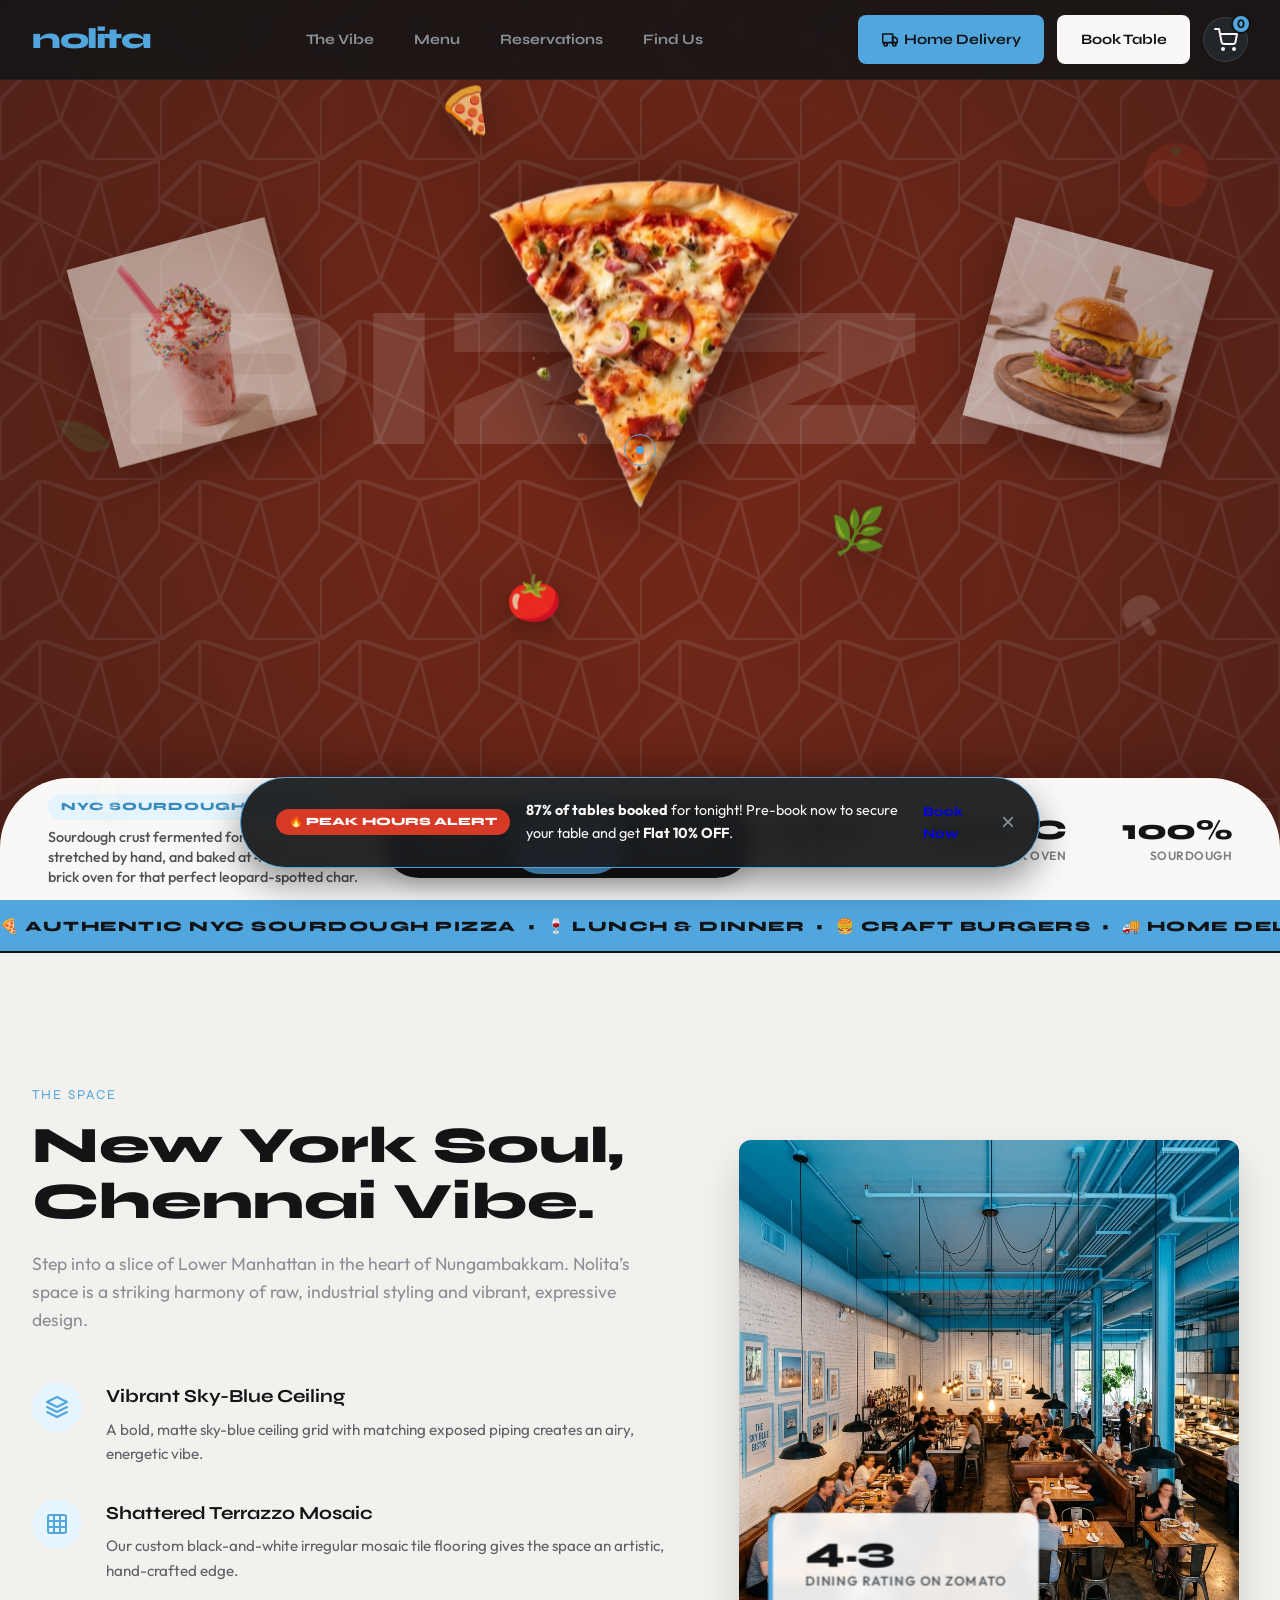
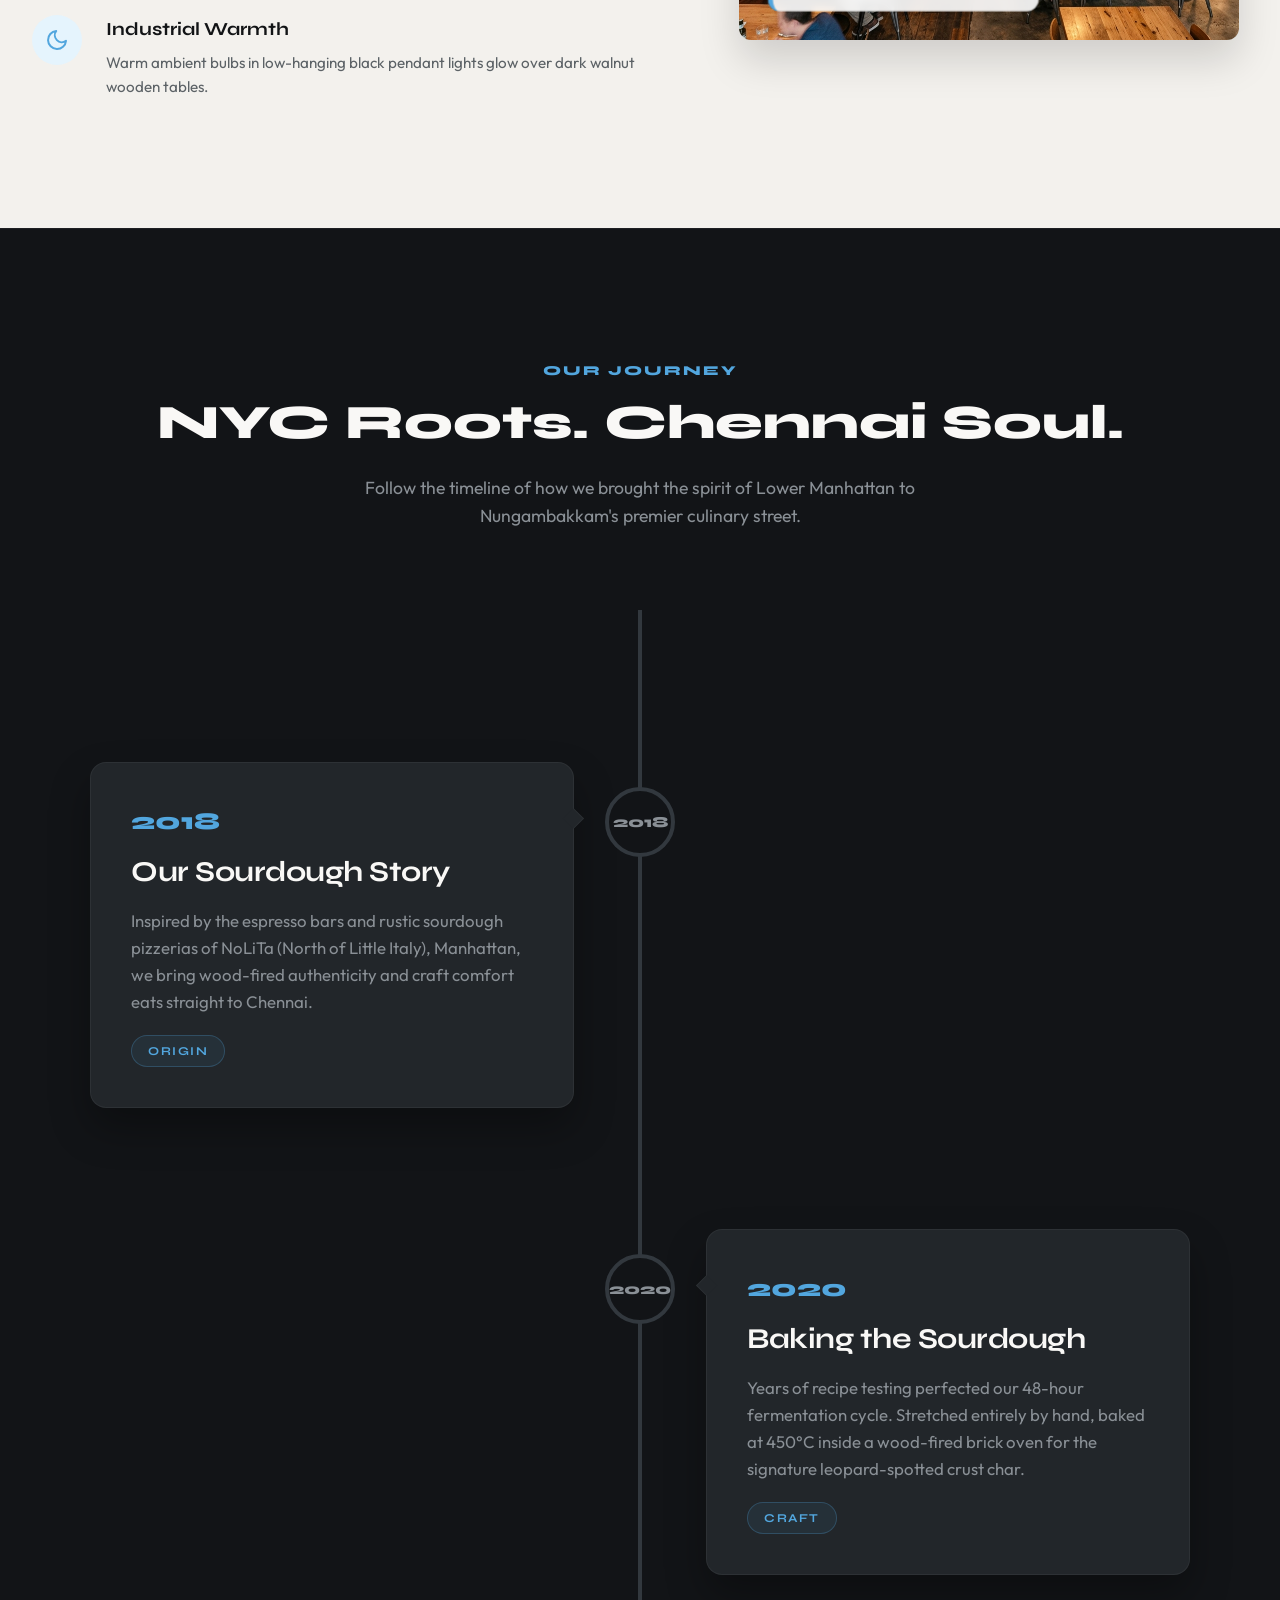
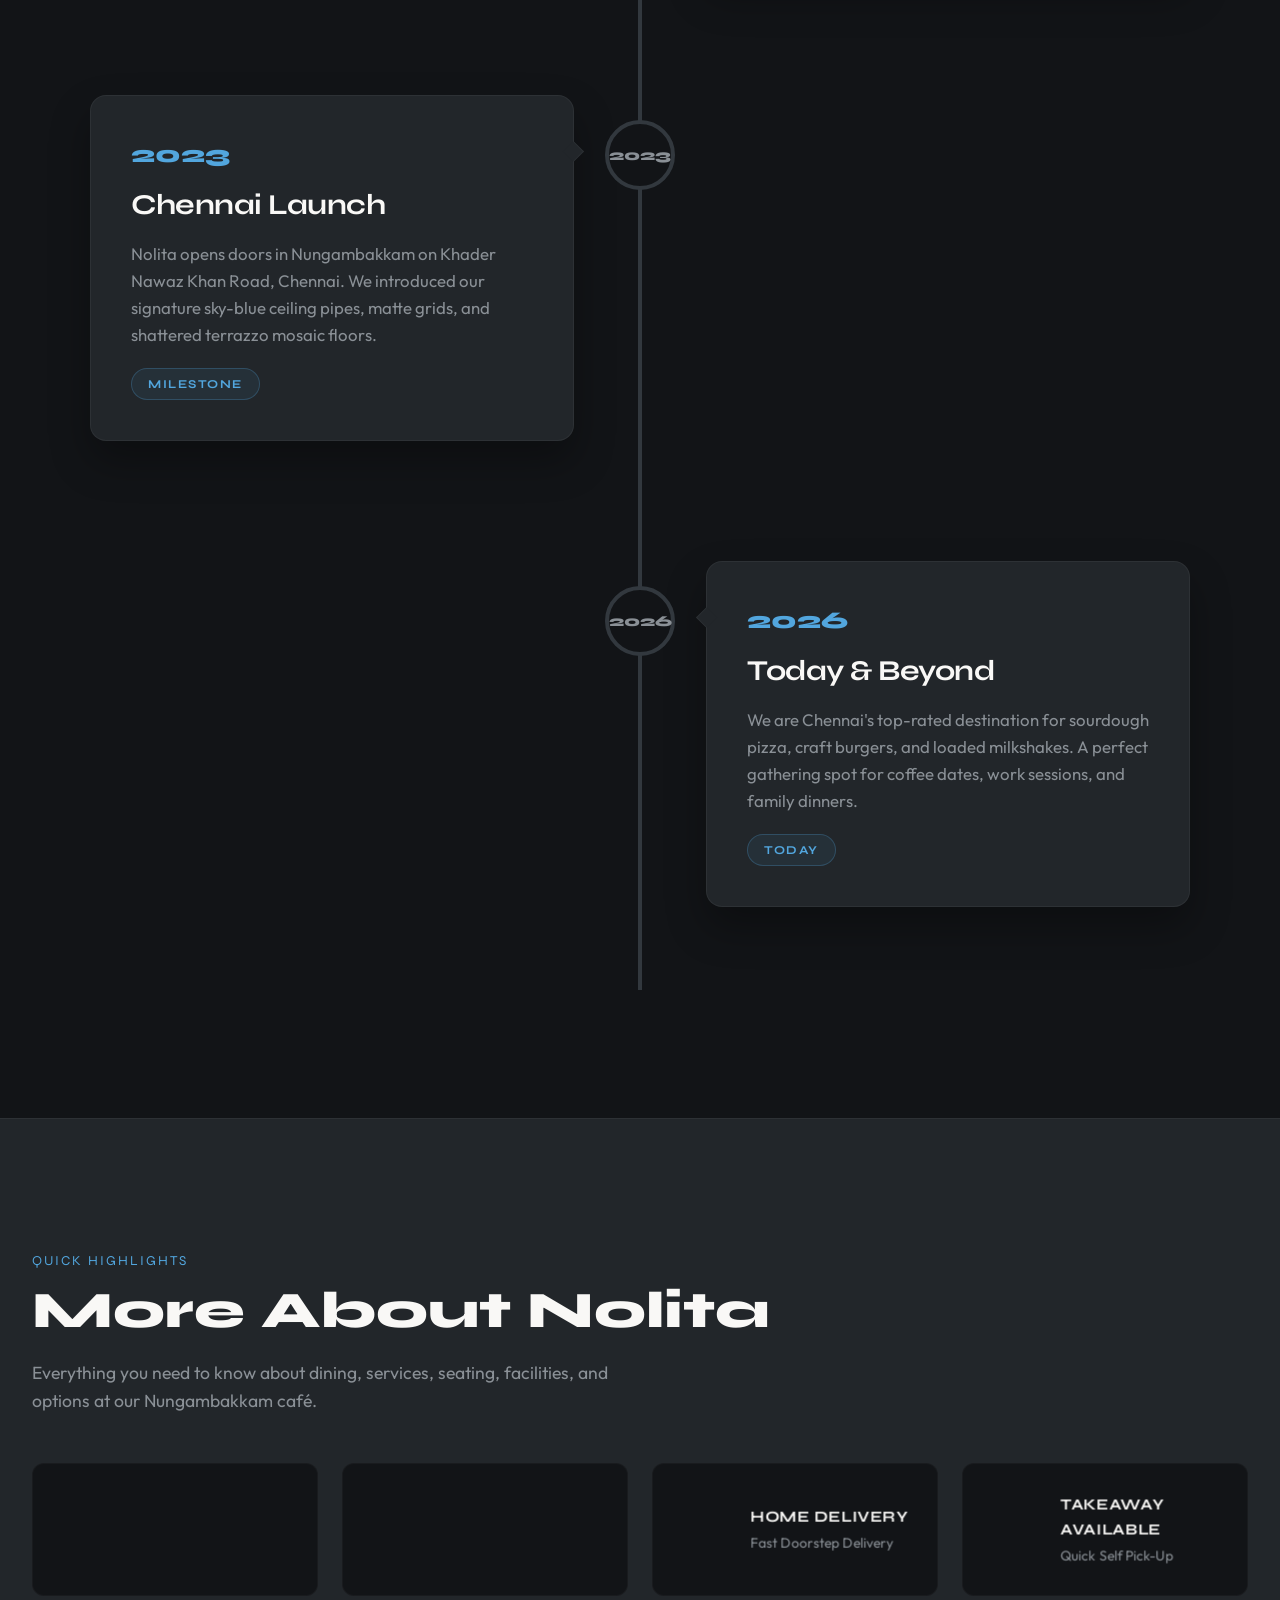
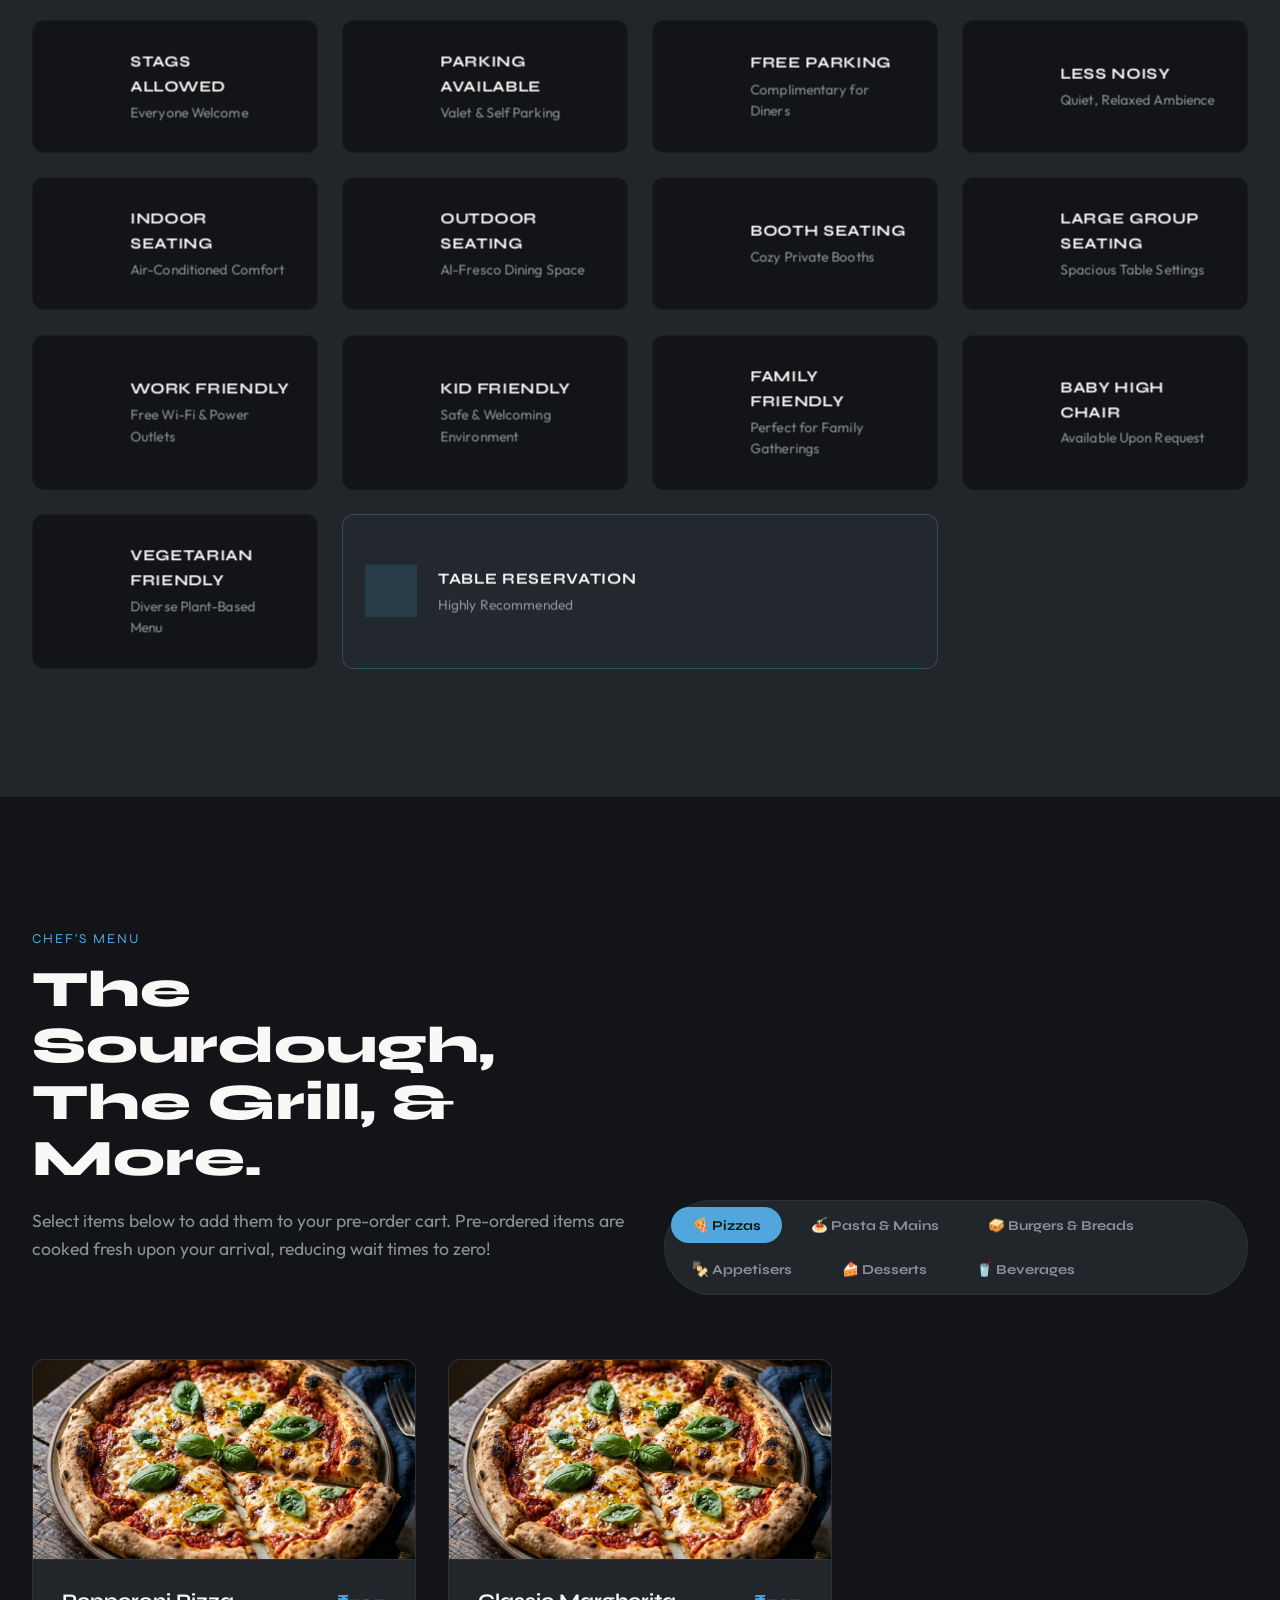
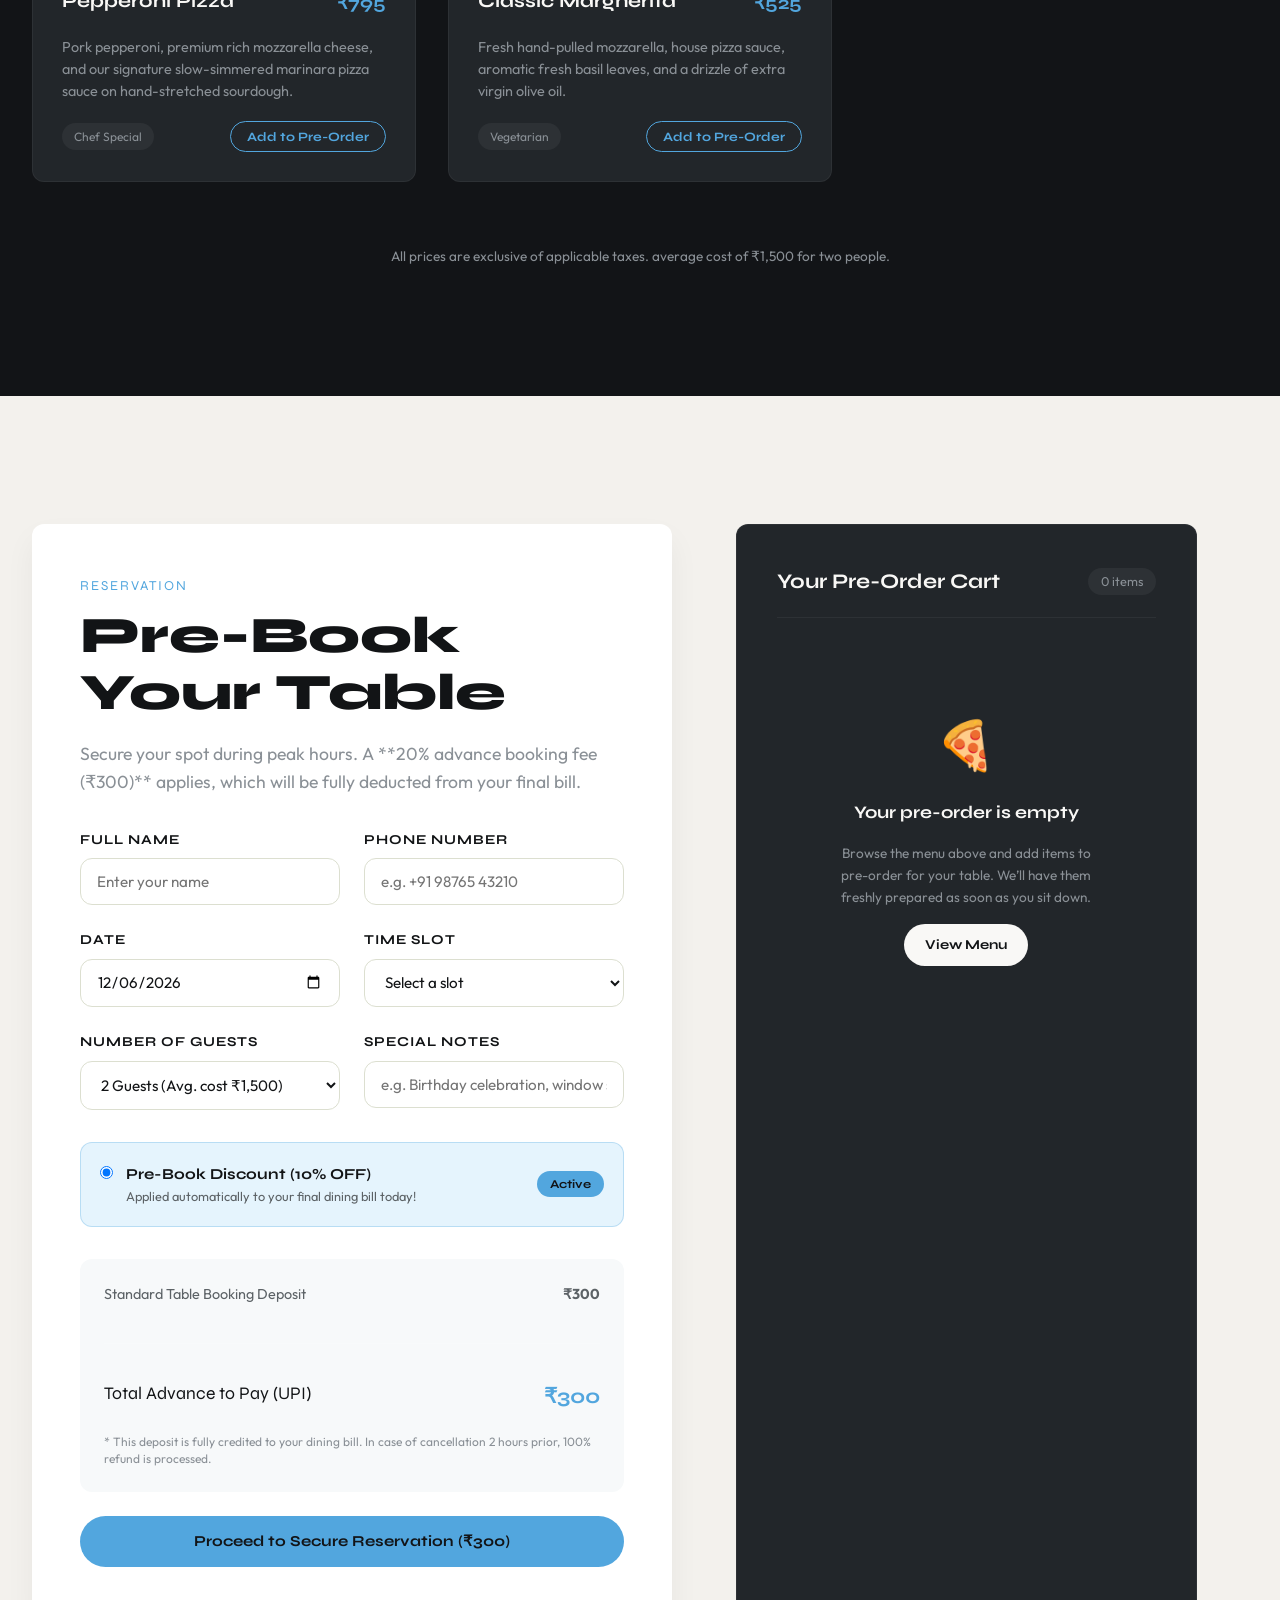
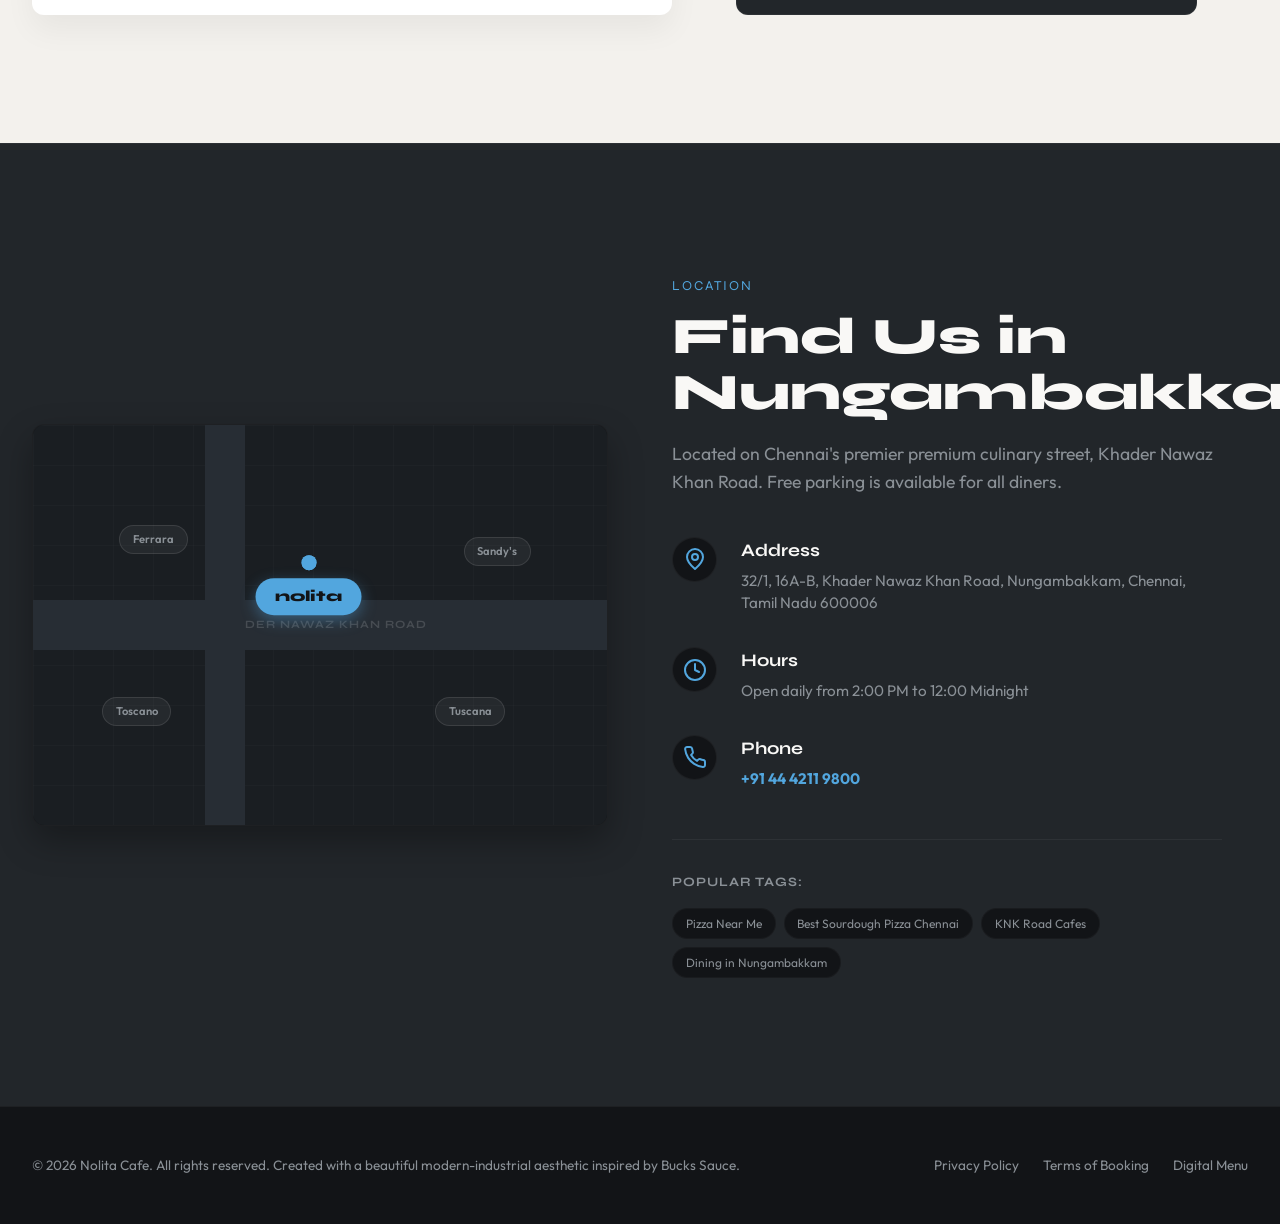
==== index.html @ 03707f1b "feat: implement mobile responsiveness, universal logo flight transition, and client-side multi-tenan" ====
<!DOCTYPE html>
<html lang="en">
<head>
  <meta charset="UTF-8">
  <meta name="viewport" content="width=device-width, initial-scale=1.0">
  <title>Nolita | Sourdough Pizza & Craft Eats in Nungambakkam, Chennai</title>
  <meta name="description" content="Experience authentic NYC sourdough pizza, craft burgers, pastas, and indulgent desserts at Nolita, Nungambakkam, Chennai. Book your table online and get 10% off.">
  <meta name="keywords" content="Nolita Chennai, Nolita Nungambakkam, pizza in Chennai, sourdough pizza Chennai, cafe near me, Khader Nawaz Khan road restaurants">
  
  <!-- Open Graph -->
  <meta property="og:title" content="Nolita | Sourdough Pizza & Craft Eats in Chennai">
  <meta property="og:description" content="Experience authentic NYC sourdough pizza, craft burgers, and pastas in a stunning modern industrial setting on Khader Nawaz Khan Road.">
  <meta property="og:type" content="restaurant">
  <meta property="og:url" content="https://nolita.in">
  <meta property="og:image" content="assets/hero.png">

  <!-- Fonts -->
  <link rel="preconnect" href="https://fonts.googleapis.com">
  <link rel="preconnect" href="https://fonts.gstatic.com" crossorigin>
  <link href="https://fonts.googleapis.com/css2?family=Outfit:wght@300;400;500;600;700&family=Syne:wght@700;800&display=swap" rel="stylesheet">
  
  <!-- CSS -->
  <link rel="stylesheet" href="style.css?v=35">
  
  <!-- GSAP for Smooth Animations -->
  <script src="https://cdnjs.cloudflare.com/ajax/libs/gsap/3.12.2/gsap.min.js"></script>
  <script src="https://cdnjs.cloudflare.com/ajax/libs/gsap/3.12.2/ScrollTrigger.min.js"></script>

  <!-- Schema.org Structured Data -->
  <script type="application/ld+json">
  {
    "@context": "https://schema.org",
    "@type": "Restaurant",
    "name": "Nolita",
    "image": "assets/hero.png",
    "@id": "https://nolita.in",
    "url": "https://nolita.in",
    "telephone": "+914442119800",
    "priceRange": "$$",
    "servesCuisine": ["Pizza", "Fast Food", "Pasta", "Burger", "Desserts", "Beverages"],
    "address": {
      "@type": "PostalAddress",
      "streetAddress": "32/1, 16A-B, Khader Nawaz Khan Road, Nungambakkam",
      "addressLocality": "Chennai",
      "addressRegion": "TN",
      "postalCode": "600006",
      "addressCountry": "IN"
    },
    "geo": {
      "@type": "GeoCoordinates",
      "latitude": 13.0611,
      "longitude": 80.2513
    },
    "openingHoursSpecification": {
      "@type": "OpeningHoursSpecification",
      "dayOfWeek": [
        "Monday",
        "Tuesday",
        "Wednesday",
        "Thursday",
        "Friday",
        "Saturday",
        "Sunday"
      ],
      "opens": "14:00",
      "closes": "23:59"
    },
    "menu": "https://nolita.in#menu",
    "acceptsReservations": "True"
  }
  </script>
</head>
<body>
  <!-- Custom Trailing Cursor Dot & Ring -->
  <div class="custom-cursor-dot"></div>
  <div class="custom-cursor-ring"></div>

  <!-- Brand Loader Screen -->
  <div id="page-loader" class="page-loader">
    <div class="loader-content">
      <h1 class="loader-logo">nolita</h1>
      <div class="loader-bar-wrap">
        <div class="loader-bar"></div>
      </div>
      <div class="loader-percent">0%</div>
    </div>
  </div>



  <!-- Floating Parallax Ingredients -->
  <!-- Floating Tomato -->
  <div class="parallax-ingredient float-tomato" data-speed="-0.08">
    <svg viewBox="0 0 100 100" width="80" height="80">
      <circle cx="50" cy="50" r="40" fill="#d63a27" opacity="0.8"/>
      <path d="M50 15 L50 25 M50 22 L44 18 M50 22 L56 18" stroke="#2fa85a" stroke-width="4" stroke-linecap="round"/>
    </svg>
  </div>
  <!-- Floating Basil Leaf -->
  <div class="parallax-ingredient float-basil" data-speed="0.12">
    <svg viewBox="0 0 100 100" width="70" height="70">
      <path d="M10 50 Q40 10 90 20 Q80 70 10 50 Z" fill="#2fa85a" opacity="0.85"/>
      <path d="M10 50 Q45 40 90 20" stroke="#1d6637" stroke-width="2" fill="none"/>
    </svg>
  </div>
  <!-- Floating Mushroom -->
  <div class="parallax-ingredient float-mushroom" data-speed="-0.15">
    <svg viewBox="0 0 100 100" width="65" height="65">
      <path d="M20 50 Q20 15 50 15 Q80 15 80 50 Z" fill="#e5dfd9" opacity="0.9"/>
      <rect x="42" y="50" width="16" height="30" rx="8" fill="#d0c7bd" opacity="0.9"/>
      <path d="M20 50 L80 50" stroke="#c0b5a7" stroke-width="3"/>
    </svg>
  </div>
  <!-- Floating Garlic -->
  <div class="parallax-ingredient float-garlic" data-speed="0.05">
    <svg viewBox="0 0 100 100" width="60" height="60">
      <path d="M50 10 Q25 45 35 75 Q50 90 65 75 Q75 45 50 10 Z" fill="#fcfaf2" opacity="0.9"/>
      <path d="M50 10 L50 85" stroke="#e8e4d3" stroke-width="1.5"/>
    </svg>
  </div>

  <!-- Header / Navigation -->
  <header class="main-header">
    <div class="header-container">
      <a href="#" class="logo" id="header-logo">nolita</a>
      <nav class="nav-links" id="main-nav">
        <a href="#vibe" class="nav-link">The Vibe</a>
        <a href="#menu" class="nav-link">Menu</a>
        <a href="#booking" class="nav-link">Reservations</a>
        <a href="#location" class="nav-link">Find Us</a>
      </nav>
      <div class="header-actions">
        <a href="#menu" class="btn btn-primary" id="nav-delivery-btn">
          <svg xmlns="http://www.w3.org/2000/svg" width="16" height="16" viewBox="0 0 24 24" fill="none" stroke="currentColor" stroke-width="2.5" stroke-linecap="round" stroke-linejoin="round" style="margin-right: 6px; vertical-align: middle;"><rect x="1" y="3" width="15" height="13"></rect><polygon points="16 8 20 8 23 11 23 16 16 16 16 8"></polygon><circle cx="5.5" cy="18.5" r="2.5"></circle><circle cx="18.5" cy="18.5" r="2.5"></circle></svg>
          Home Delivery
        </a>
        <a href="#booking" class="btn btn-secondary" id="nav-book-btn">Book Table</a>
        <div class="cart-trigger" id="cart-trigger-btn" aria-label="Open Pre-order Cart">
          <svg xmlns="http://www.w3.org/2000/svg" width="24" height="24" viewBox="0 0 24 24" fill="none" stroke="currentColor" stroke-width="2" stroke-linecap="round" stroke-linejoin="round"><circle cx="9" cy="21" r="1"></circle><circle cx="20" cy="21" r="1"></circle><path d="M1 1h4l2.68 13.39a2 2 0 0 0 2 1.61h9.72a2 2 0 0 0 2-1.61L23 6H6"></path></svg>
          <span class="cart-count" id="cart-badge">0</span>
        </div>
        <div class="mobile-menu-toggle" id="mobile-menu-btn" aria-label="Toggle Navigation Menu">
          <div class="bar"></div>
          <div class="bar"></div>
          <div class="bar"></div>
        </div>
      </div>
    </div>
  </header>

  <!-- Hero Section (3D Overlapping Product Showcase Slider) -->
  <section class="hero-slider-section" id="hero">
    <div class="hero-slider-overlay"></div>
    <div class="hero-slider-bg"></div>

    <!-- Giant Typographic Background (Z-INDEX 1) -->
    <div class="hero-text-bg-container">
      <h1 class="hero-text-bg" id="hero-text-bg">PIZZA</h1>
    </div>

    <!-- Overlapping Products Gallery Layer (Z-INDEX 2) -->
    <div class="hero-product-gallery">
      <!-- Left side secondary product -->
      <div class="side-product-wrapper left-side" id="side-product-left-wrap">
        <img src="assets/hero_dessert.png" alt="Strawberry Milkshake" class="side-product-img" id="side-product-left" onload="removeHeroSliceBackground(this)">
      </div>

      <!-- Main center active product -->
      <div class="center-product-wrapper" id="center-product-wrap">
        <img src="assets/pizza_slice_pepperoni.png" alt="Wood-fired Sourdough Pizza" class="center-product-img" id="center-product-main" onload="removeHeroSliceBackground(this)">
        <div class="floating-spices-container" id="floating-spices">
          <span class="spice spice-1">🍕</span>
          <span class="spice spice-2">🌿</span>
          <span class="spice spice-3">🍅</span>
        </div>
      </div>

      <!-- Right side secondary product -->
      <div class="side-product-wrapper right-side" id="side-product-right-wrap">
        <img src="assets/hero_burger.png" alt="Towering Craft Burger" class="side-product-img" id="side-product-right" onload="removeHeroSliceBackground(this)">
      </div>
    </div>

    <!-- Curved Bottom Dashboard Card (Z-INDEX 3) -->
    <div class="hero-dashboard-card">
      <div class="dashboard-content">
        <!-- Description column -->
        <div class="dashboard-desc-col">
          <div class="slide-badge" id="slide-badge">NYC Sourdough Crust</div>
          <p class="slide-desc" id="slide-description">
            Sourdough crust fermented for 48 hours, stretched by hand, and baked at 450°C in our brick oven for that perfect leopard-spotted char.
          </p>
        </div>

        <!-- Slider controls and navigation -->
        <div class="dashboard-controls-col">
          <div class="slider-nav-btns">
            <button class="nav-arrow-btn prev-btn" id="slider-prev-btn" aria-label="Previous Slide">
              <svg xmlns="http://www.w3.org/2000/svg" width="16" height="16" viewBox="0 0 24 24" fill="none" stroke="currentColor" stroke-width="2.5" stroke-linecap="round" stroke-linejoin="round"><line x1="19" y1="12" x2="5" y2="12"></line><polyline points="12 19 5 12 12 5"></polyline></svg>
              <span>Prev</span>
            </button>
            <a href="#booking" class="btn btn-secondary slider-cta-btn" id="slider-cta-btn">Book Table</a>
            <button class="nav-arrow-btn next-btn" id="slider-next-btn" aria-label="Next Slide">
              <span>Next</span>
              <svg xmlns="http://www.w3.org/2000/svg" width="16" height="16" viewBox="0 0 24 24" fill="none" stroke="currentColor" stroke-width="2.5" stroke-linecap="round" stroke-linejoin="round"><line x1="5" y1="12" x2="19" y2="12"></line><polyline points="12 5 19 12 12 19"></polyline></svg>
            </button>
          </div>
        </div>

        <!-- Stats column -->
        <div class="dashboard-stats-col" id="slide-stats">
          <div class="stat-box">
            <span class="stat-num" id="stat-1-num">48H</span>
            <span class="stat-label" id="stat-1-label">Fermented</span>
          </div>
          <div class="stat-box">
            <span class="stat-num" id="stat-2-num">450°C</span>
            <span class="stat-label" id="stat-2-label">Brick Oven</span>
          </div>
          <div class="stat-box">
            <span class="stat-num" id="stat-3-num">100%</span>
            <span class="stat-label" id="stat-3-label">Sourdough</span>
          </div>
        </div>
      </div>
    </div>
  </section>

  <!-- Scrolling Marquee Ribbon -->
  <div class="marquee-ribbon">
    <div class="marquee-track">
      <div class="marquee-content">
        🍕 AUTHENTIC NYC SOURDOUGH PIZZA &nbsp;•&nbsp; 🍷 LUNCH & DINNER &nbsp;•&nbsp; 🍔 CRAFT BURGERS &nbsp;•&nbsp; 🚚 HOME DELIVERY &nbsp;•&nbsp; 🚗 FREE PARKING &nbsp;•&nbsp; 🌱 VEGETARIAN FRIENDLY &nbsp;•&nbsp; 🍕 AUTHENTIC NYC SOURDOUGH PIZZA &nbsp;•&nbsp; 🍷 LUNCH & DINNER &nbsp;•&nbsp; 🍔 CRAFT BURGERS &nbsp;•&nbsp; 🚚 HOME DELIVERY &nbsp;•&nbsp; 🚗 FREE PARKING &nbsp;•&nbsp; 🌱 VEGETARIAN FRIENDLY &nbsp;•&nbsp;
      </div>
    </div>
  </div>

  <!-- High-Conversion Scroll-Triggered Banner -->
  <div class="sticky-promo-banner" id="sticky-promo">
    <div class="promo-content">
      <span class="promo-badge">🔥 Peak Hours Alert</span>
      <span class="promo-text"><strong>87% of tables booked</strong> for tonight! Pre-book now to secure your table and get <strong>Flat 10% OFF</strong>.</span>
    </div>
    <div class="promo-actions">
      <a href="#booking" class="btn btn-small" id="promo-action-btn">Book Now</a>
      <button class="promo-close" id="promo-close-btn" aria-label="Close promotion banner">&times;</button>
    </div>
  </div>

  <!-- The Vibe Section -->
  <section class="vibe-section" id="vibe">
    <div class="section-container">
      <div class="vibe-grid">
        <div class="vibe-text-column" id="vibe-text-content">
          <span class="section-tag text-blue">The Space</span>
          <h2 class="section-title">New York Soul,<br>Chennai Vibe.</h2>
          <p class="section-desc">
            Step into a slice of Lower Manhattan in the heart of Nungambakkam. Nolita’s space is a striking harmony of raw, industrial styling and vibrant, expressive design.
          </p>
          <div class="vibe-details">
            <div class="vibe-detail-item">
              <div class="vibe-detail-icon text-blue">
                <svg xmlns="http://www.w3.org/2000/svg" width="24" height="24" viewBox="0 0 24 24" fill="none" stroke="currentColor" stroke-width="2" stroke-linecap="round" stroke-linejoin="round"><path d="M12 2L2 7l10 5 10-5-10-5z"></path><path d="M2 17l10 5 10-5"></path><path d="M2 12l10 5 10-5"></path></svg>
              </div>
              <div class="vibe-detail-info">
                <h3>Vibrant Sky-Blue Ceiling</h3>
                <p>A bold, matte sky-blue ceiling grid with matching exposed piping creates an airy, energetic vibe.</p>
              </div>
            </div>
            <div class="vibe-detail-item">
              <div class="vibe-detail-icon text-blue">
                <svg xmlns="http://www.w3.org/2000/svg" width="24" height="24" viewBox="0 0 24 24" fill="none" stroke="currentColor" stroke-width="2" stroke-linecap="round" stroke-linejoin="round"><rect x="3" y="3" width="18" height="18" rx="2" ry="2"></rect><line x1="9" y1="3" x2="9" y2="21"></line><line x1="15" y1="3" x2="15" y2="21"></line><line x1="3" y1="9" x2="21" y2="9"></line><line x1="3" y1="15" x2="21" y2="15"></line></svg>
              </div>
              <div class="vibe-detail-info">
                <h3>Shattered Terrazzo Mosaic</h3>
                <p>Our custom black-and-white irregular mosaic tile flooring gives the space an artistic, hand-crafted edge.</p>
              </div>
            </div>
            <div class="vibe-detail-item">
              <div class="vibe-detail-icon text-blue">
                <svg xmlns="http://www.w3.org/2000/svg" width="24" height="24" viewBox="0 0 24 24" fill="none" stroke="currentColor" stroke-width="2" stroke-linecap="round" stroke-linejoin="round"><path d="M21 12.79A9 9 0 1 1 11.21 3 7 7 0 0 0 21 12.79z"></path></svg>
              </div>
              <div class="vibe-detail-info">
                <h3>Industrial Warmth</h3>
                <p>Warm ambient bulbs in low-hanging black pendant lights glow over dark walnut wooden tables.</p>
              </div>
            </div>
          </div>
        </div>
        <div class="vibe-image-column" id="vibe-img-wrap">
          <div class="vibe-image-frame">
            <img src="assets/interior.png" alt="Nolita Industrial Interior Vibe" class="vibe-img" id="vibe-interior-img">
            <div class="vibe-image-overlay-card">
              <span class="card-large">4.3</span>
              <span class="card-label">Dining Rating on Zomato</span>
            </div>
          </div>
        </div>
      </div>
    </div>
  </section>

  <!-- Nolita's Story Timeline Section -->
  <section class="story-timeline-section" id="story-timeline">
    <div class="section-container">
      <div class="timeline-header">
        <span class="section-tag text-blue">Our Journey</span>
        <h2 class="section-title text-white">NYC Roots. Chennai Soul.</h2>
        <p class="section-desc text-muted">
          Follow the timeline of how we brought the spirit of Lower Manhattan to Nungambakkam's premier culinary street.
        </p>
      </div>

      <div class="timeline-container">
        <!-- The Timeline line -->
        <div class="timeline-line">
          <div class="timeline-line-fill"></div>
        </div>

        <!-- Timeline Step 1 -->
        <div class="timeline-item left-item">
          <div class="timeline-marker">2018</div>
          <div class="timeline-card">
            <span class="card-year">2018</span>
            <h3 id="story-card-title">The NYC Spark</h3>
            <p id="story-card-text">Inspired by the espresso bars and rustic sourdough pizzerias of NoLiTa (North of Little Italy), Manhattan. We set out to bring the authentic 48-hour slow-fermentation craft to India.</p>
            <div class="timeline-badge">Origin</div>
          </div>
        </div>

        <!-- Timeline Step 2 -->
        <div class="timeline-item right-item">
          <div class="timeline-marker">2020</div>
          <div class="timeline-card">
            <span class="card-year">2020</span>
            <h3>Baking the Sourdough</h3>
            <p>Years of recipe testing perfected our 48-hour fermentation cycle. Stretched entirely by hand, baked at 450°C inside a wood-fired brick oven for the signature leopard-spotted crust char.</p>
            <div class="timeline-badge">Craft</div>
          </div>
        </div>

        <!-- Timeline Step 3 -->
        <div class="timeline-item left-item">
          <div class="timeline-marker">2023</div>
          <div class="timeline-card">
            <span class="card-year">2023</span>
            <h3>Chennai Launch</h3>
            <p>Nolita opens doors in Nungambakkam on Khader Nawaz Khan Road, Chennai. We introduced our signature sky-blue ceiling pipes, matte grids, and shattered terrazzo mosaic floors.</p>
            <div class="timeline-badge">Milestone</div>
          </div>
        </div>

        <!-- Timeline Step 4 -->
        <div class="timeline-item right-item">
          <div class="timeline-marker">2026</div>
          <div class="timeline-card">
            <span class="card-year">2026</span>
            <h3>Today & Beyond</h3>
            <p>We are Chennai's top-rated destination for sourdough pizza, craft burgers, and loaded milkshakes. A perfect gathering spot for coffee dates, work sessions, and family dinners.</p>
            <div class="timeline-badge">Today</div>
          </div>
        </div>
      </div>
    </div>
  </section>

  <!-- Highlights & Features Section -->
  <section class="highlights-section" id="highlights">
    <div class="section-container">
      <span class="section-tag text-blue">Quick Highlights</span>
      <h2 class="section-title text-white">More About Nolita</h2>
      <p class="section-desc text-muted">
        Everything you need to know about dining, services, seating, facilities, and options at our Nungambakkam café.
      </p>
      
      <div class="highlights-grid">
        <!-- 1 -->
        <div class="highlight-card">
          <div class="highlight-icon">☀️</div>
          <div class="highlight-info">
            <h3>Lunch</h3>
            <p>Available Daily</p>
          </div>
        </div>
        <!-- 2 -->
        <div class="highlight-card">
          <div class="highlight-icon">🌃</div>
          <div class="highlight-info">
            <h3>Dinner</h3>
            <p>Late Night Dining</p>
          </div>
        </div>
        <!-- 3 -->
        <div class="highlight-card">
          <div class="highlight-icon">🚚</div>
          <div class="highlight-info">
            <h3>Home Delivery</h3>
            <p>Fast Doorstep Delivery</p>
          </div>
        </div>
        <!-- 4 -->
        <div class="highlight-card">
          <div class="highlight-icon">🛍</div>
          <div class="highlight-info">
            <h3>Takeaway Available</h3>
            <p>Quick Self Pick-Up</p>
          </div>
        </div>
        <!-- 5 -->
        <div class="highlight-card">
          <div class="highlight-icon">👥</div>
          <div class="highlight-info">
            <h3>Stags Allowed</h3>
            <p>Everyone Welcome</p>
          </div>
        </div>
        <!-- 6 -->
        <div class="highlight-card">
          <div class="highlight-icon">🅿️</div>
          <div class="highlight-info">
            <h3>Parking Available</h3>
            <p>Valet & Self Parking</p>
          </div>
        </div>
        <!-- 7 -->
        <div class="highlight-card">
          <div class="highlight-icon">🚗</div>
          <div class="highlight-info">
            <h3>Free Parking</h3>
            <p>Complimentary for Diners</p>
          </div>
        </div>
        <!-- 8 -->
        <div class="highlight-card">
          <div class="highlight-icon">🤫</div>
          <div class="highlight-info">
            <h3>Less Noisy</h3>
            <p>Quiet, Relaxed Ambience</p>
          </div>
        </div>
        <!-- 9 -->
        <div class="highlight-card">
          <div class="highlight-icon">🛋</div>
          <div class="highlight-info">
            <h3>Indoor Seating</h3>
            <p>Air-Conditioned Comfort</p>
          </div>
        </div>
        <!-- 10 -->
        <div class="highlight-card">
          <div class="highlight-icon">🌿</div>
          <div class="highlight-info">
            <h3>Outdoor Seating</h3>
            <p>Al-Fresco Dining Space</p>
          </div>
        </div>
        <!-- 11 -->
        <div class="highlight-card">
          <div class="highlight-icon">🪑</div>
          <div class="highlight-info">
            <h3>Booth Seating</h3>
            <p>Cozy Private Booths</p>
          </div>
        </div>
        <!-- 12 -->
        <div class="highlight-card">
          <div class="highlight-icon">👥</div>
          <div class="highlight-info">
            <h3>Large Group Seating</h3>
            <p>Spacious Table Settings</p>
          </div>
        </div>
        <!-- 13 -->
        <div class="highlight-card">
          <div class="highlight-icon">💻</div>
          <div class="highlight-info">
            <h3>Work Friendly</h3>
            <p>Free Wi-Fi & Power Outlets</p>
          </div>
        </div>
        <!-- 14 -->
        <div class="highlight-card">
          <div class="highlight-icon">👶</div>
          <div class="highlight-info">
            <h3>Kid Friendly</h3>
            <p>Safe & Welcoming Environment</p>
          </div>
        </div>
        <!-- 15 -->
        <div class="highlight-card">
          <div class="highlight-icon">👨‍👩‍👧‍👦</div>
          <div class="highlight-info">
            <h3>Family Friendly</h3>
            <p>Perfect for Family Gatherings</p>
          </div>
        </div>
        <!-- 16 -->
        <div class="highlight-card">
          <div class="highlight-icon">🍼</div>
          <div class="highlight-info">
            <h3>Baby High Chair</h3>
            <p>Available Upon Request</p>
          </div>
        </div>
        <!-- 17 -->
        <div class="highlight-card">
          <div class="highlight-icon">🌱</div>
          <div class="highlight-info">
            <h3>Vegetarian Friendly</h3>
            <p>Diverse Plant-Based Menu</p>
          </div>
        </div>
        <!-- 18 -->
        <div class="highlight-card highlight-featured">
          <div class="highlight-icon">📅</div>
          <div class="highlight-info">
            <h3>Table Reservation</h3>
            <p>Highly Recommended</p>
          </div>
        </div>
      </div>
    </div>
  </section>


  <!-- Interactive Menu Section -->
  <section class="menu-section" id="menu">
    <div class="section-container">
      <div class="menu-header">
        <div class="menu-header-text">
          <span class="section-tag text-blue">Chef's Menu</span>
          <h2 class="section-title text-white">The Sourdough, The Grill, & More.</h2>
          <p class="section-desc text-muted">
            Select items below to add them to your pre-order cart. Pre-ordered items are cooked fresh upon your arrival, reducing wait times to zero!
          </p>
        </div>
        <!-- Menu Categories tabs -->
        <div class="menu-tabs-container" id="menu-tabs">
          <button class="menu-tab active" data-category="pizzas">🍕 Pizzas</button>
          <button class="menu-tab" data-category="pastas-mains">🍝 Pasta & Mains</button>
          <button class="menu-tab" data-category="burgers">🥪 Burgers & Breads</button>
          <button class="menu-tab" data-category="appetisers">🍢 Appetisers</button>
          <button class="menu-tab" data-category="desserts">🍰 Desserts</button>
          <button class="menu-tab" data-category="beverages">🥤 Beverages</button>
        </div>
      </div>

      <!-- Menu Grid -->
      <div class="menu-grid" id="menu-items-grid">
        <!-- Rendered Dynamically by app.js, with fallback static SEO-friendly items -->
        <!-- Pizza Fallbacks -->
        <div class="menu-card pizzas" data-item-id="p1">
          <div class="menu-card-image-wrapper">
            <img src="assets/pizza.png" alt="Pepperoni Pizza" class="menu-card-image">
          </div>
          <div class="menu-card-content">
            <div class="menu-card-header">
              <h3 class="item-title">Pepperoni Pizza</h3>
              <span class="item-price">₹795</span>
            </div>
            <p class="item-description">Pork pepperoni, premium rich mozzarella cheese, and our signature slow-simmered marinara pizza sauce on hand-stretched sourdough.</p>
            <div class="menu-card-footer">
              <span class="item-tag">Chef Special</span>
              <button class="btn-add-preorder" data-id="p1" data-name="Pepperoni Pizza" data-price="795">Add to Pre-Order</button>
            </div>
          </div>
        </div>
        
        <div class="menu-card pizzas" data-item-id="p2">
          <div class="menu-card-image-wrapper">
            <img src="assets/pizza.png" alt="Classic Margherita" class="menu-card-image">
          </div>
          <div class="menu-card-content">
            <div class="menu-card-header">
              <h3 class="item-title">Classic Margherita</h3>
              <span class="item-price">₹525</span>
            </div>
            <p class="item-description">Fresh hand-pulled mozzarella, house pizza sauce, aromatic fresh basil leaves, and a drizzle of extra virgin olive oil.</p>
            <div class="menu-card-footer">
              <span class="item-tag">Vegetarian</span>
              <button class="btn-add-preorder" data-id="p2" data-name="Classic Margherita" data-price="525">Add to Pre-Order</button>
            </div>
          </div>
        </div>

        <div class="menu-card pizzas" data-item-id="p3">
          <div class="menu-card-image-wrapper">
            <img src="assets/pizza.png" alt="Chicken & Jalapeños BBQ" class="menu-card-image">
          </div>
          <div class="menu-card-content">
            <div class="menu-card-header">
              <h3 class="item-title">Chicken & Jalapeños BBQ</h3>
              <span class="item-price">₹695</span>
            </div>
            <p class="item-description">Sourdough crust topped with smoky BBQ chicken, hot jalapeños, mozzarella cheese, and red onions.</p>
            <div class="menu-card-footer">
              <span class="item-tag">Spicy</span>
              <button class="btn-add-preorder" data-id="p3" data-name="Chicken & Jalapeños BBQ" data-price="695">Add to Pre-Order</button>
            </div>
          </div>
        </div>

        <div class="menu-card pizzas" data-item-id="p4">
          <div class="menu-card-image-wrapper">
            <img src="assets/pizza.png" alt="Salami Milano, Olives & Mushrooms" class="menu-card-image">
          </div>
          <div class="menu-card-content">
            <div class="menu-card-header">
              <h3 class="item-title">Salami Milano, Olives & Mushrooms</h3>
              <span class="item-price">₹795</span>
            </div>
            <p class="item-description">Premium pork salami milano, house pizza sauce, fresh mozzarella, black olives, and button mushrooms.</p>
            <div class="menu-card-footer">
              <span class="item-tag">Signature</span>
              <button class="btn-add-preorder" data-id="p4" data-name="Salami Milano, Olives & Mushrooms" data-price="795">Add to Pre-Order</button>
            </div>
          </div>
        </div>

        <!-- Pasta Fallbacks -->
        <div class="menu-card pastas-mains" style="display:none;" data-item-id="pa1">
          <div class="menu-card-image-wrapper">
            <img src="assets/pasta.png" alt="Fettuccine Beef Bolognese" class="menu-card-image">
          </div>
          <div class="menu-card-content">
            <div class="menu-card-header">
              <h3 class="item-title">Fettuccine Beef Bolognese</h3>
              <span class="item-price">₹595</span>
            </div>
            <p class="item-description">Slow-simmered minced tenderloin ragù in red wine tomato sauce, served over fresh fettuccine, topped with shaved parmesan.</p>
            <div class="menu-card-footer">
              <span class="item-tag">Classic</span>
              <button class="btn-add-preorder" data-id="pa1" data-name="Fettuccine Beef Bolognese" data-price="595">Add to Pre-Order</button>
            </div>
          </div>
        </div>

        <div class="menu-card pastas-mains" style="display:none;" data-item-id="pa2">
          <div class="menu-card-image-wrapper">
            <img src="assets/pasta.png" alt="Brick Oven Roast Chicken Roulade" class="menu-card-image">
          </div>
          <div class="menu-card-content">
            <div class="menu-card-header">
              <h3 class="item-title">Brick Oven Roast Chicken Roulade</h3>
              <span class="item-price">₹650</span>
            </div>
            <p class="item-description">Tender chicken breast stuffed with fresh spinach and cheese, roasted in our brick oven and served with white wine sauce.</p>
            <div class="menu-card-footer">
              <span class="item-tag">Chef Special</span>
              <button class="btn-add-preorder" data-id="pa2" data-name="Brick Oven Roast Chicken Roulade" data-price="650">Add to Pre-Order</button>
            </div>
          </div>
        </div>

        <!-- Burgers Fallbacks -->
        <div class="menu-card burgers" style="display:none;" data-item-id="b1">
          <div class="menu-card-image-wrapper">
            <img src="assets/burger.png" alt="Heirloom Tomato, Burrata & Pesto" class="menu-card-image">
          </div>
          <div class="menu-card-content">
            <div class="menu-card-header">
              <h3 class="item-title">Heirloom Tomato, Burrata & Pesto</h3>
              <span class="item-price">₹675</span>
            </div>
            <p class="item-description">Fresh heirloom tomatoes, homemade basil pesto, rich creamy burrata cheese, and wild arugula inside a foot-long rustic bread.</p>
            <div class="menu-card-footer">
              <span class="item-tag">Vegetarian</span>
              <button class="btn-add-preorder" data-id="b1" data-name="Heirloom Tomato, Burrata & Pesto" data-price="675">Add to Pre-Order</button>
            </div>
          </div>
        </div>

        <div class="menu-card burgers" style="display:none;" data-item-id="b2">
          <div class="menu-card-image-wrapper">
            <img src="assets/burger.png" alt="Philly Cheese Steak Footlong" class="menu-card-image">
          </div>
          <div class="menu-card-content">
            <div class="menu-card-header">
              <h3 class="item-title">Philly Cheese Steak Footlong</h3>
              <span class="item-price">₹495</span>
            </div>
            <p class="item-description">Sautéed tenderloin strips, caramelized onions, green bell peppers, crunchy lettuce, rich cheese sauce, and melted cheese.</p>
            <div class="menu-card-footer">
              <span class="item-tag">Best Seller</span>
              <button class="btn-add-preorder" data-id="b2" data-name="Philly Cheese Steak Footlong" data-price="495">Add to Pre-Order</button>
            </div>
          </div>
        </div>
      </div>
      
      <div class="menu-footer-note">
        <p>All prices are exclusive of applicable taxes. average cost of ₹1,500 for two people.</p>
      </div>
    </div>
  </section>

  <!-- Reservation Section with Pre-Order Drawer and UPI Modal -->
  <section class="booking-section" id="booking">
    <!-- Split Layout: Booking Details / Cart & Pre-Order -->
    <div class="section-container">
      <div class="booking-grid">
        
        <!-- Reservation Details Form -->
        <div class="booking-form-wrap" id="booking-form-box">
          <span class="section-tag text-blue">Reservation</span>
          <h2 class="section-title">Pre-Book Your Table</h2>
          <p class="section-desc">
            Secure your spot during peak hours. A **20% advance booking fee (₹300)** applies, which will be fully deducted from your final bill.
          </p>

          <form id="reservation-form" class="reservation-form">
            <div class="form-row">
              <div class="form-group">
                <label for="booking-name">Full Name</label>
                <input type="text" id="booking-name" required placeholder="Enter your name">
              </div>
              <div class="form-group">
                <label for="booking-phone">Phone Number</label>
                <input type="tel" id="booking-phone" required placeholder="e.g. +91 98765 43210" pattern="[0-9+ ]{10,15}">
              </div>
            </div>

            <div class="form-row">
              <div class="form-group">
                <label for="booking-date">Date</label>
                <input type="date" id="booking-date" required>
              </div>
              <div class="form-group">
                <label for="booking-time">Time Slot</label>
                <select id="booking-time" required>
                  <option value="" disabled selected>Select a slot</option>
                  <option value="14:00">02:00 PM (Lunch)</option>
                  <option value="15:30">03:30 PM (Late Lunch)</option>
                  <option value="19:00">07:00 PM (Dinner)</option>
                  <option value="20:30">08:30 PM (Prime Dinner)</option>
                  <option value="22:00">10:00 PM (Late Night)</option>
                  <option value="23:00">11:00 PM (Midnight Cravings)</option>
                </select>
              </div>
            </div>

            <div class="form-row">
              <div class="form-group">
                <label for="booking-guests">Number of Guests</label>
                <select id="booking-guests" required>
                  <option value="2" selected>2 Guests (Avg. cost ₹1,500)</option>
                  <option value="1">1 Guest</option>
                  <option value="3">3 Guests</option>
                  <option value="4">4 Guests</option>
                  <option value="6">6 Guests</option>
                  <option value="8">8+ Guests (Call restaurant)</option>
                </select>
              </div>
              <div class="form-group">
                <label for="booking-special">Special Notes</label>
                <input type="text" id="booking-special" placeholder="e.g. Birthday celebration, window seat">
              </div>
            </div>

            <!-- Booking Offers Selection -->
            <div class="booking-offers-selection">
              <div class="offer-card active-offer" id="booking-offer-card">
                <div class="offer-radio">
                  <input type="radio" name="booking-offer" id="offer-prebook" checked>
                  <label for="offer-prebook">
                    <strong>Pre-Book Discount (10% OFF)</strong>
                    <span>Applied automatically to your final dining bill today!</span>
                  </label>
                </div>
                <div class="offer-badge-pill">Active</div>
              </div>
            </div>

            <div class="deposit-breakdown">
              <div class="breakdown-row">
                <span>Standard Table Booking Deposit</span>
                <span class="text-bold">₹300</span>
              </div>
              <div class="breakdown-row" id="preorder-deposit-row" style="display: none;">
                <span>Pre-Order Deposit (20% of Food)</span>
                <span class="text-bold text-blue" id="preorder-deposit-val">₹0</span>
              </div>
              <hr class="divider">
              <div class="breakdown-row total-row">
                <span>Total Advance to Pay (UPI)</span>
                <span class="text-blue text-large" id="total-advance-val">₹300</span>
              </div>
              <p class="deposit-notice">
                * This deposit is fully credited to your dining bill. In case of cancellation 2 hours prior, 100% refund is processed.
              </p>
            </div>

            <button type="submit" class="btn btn-primary btn-block" id="booking-submit-btn">
              Proceed to Secure Reservation (₹300)
            </button>
          </form>
        </div>

        <!-- Pre-Order Cart / Sidebar -->
        <div class="booking-cart-wrap" id="preorder-cart-box">
          <div class="cart-header">
            <h3>Your Pre-Order Cart</h3>
            <span class="cart-items-counter" id="cart-item-count-label">0 items</span>
          </div>

          <div class="cart-body">
            <!-- Empty Cart Screen -->
            <div class="empty-cart-state" id="empty-cart-msg">
              <div class="empty-cart-icon">🍕</div>
              <h4>Your pre-order is empty</h4>
              <p>Browse the menu above and add items to pre-order for your table. We’ll have them freshly prepared as soon as you sit down.</p>
              <a href="#menu" class="btn btn-secondary btn-small">View Menu</a>
            </div>

            <!-- Cart Items List -->
            <div class="cart-items-list" id="cart-items-container" style="display: none;">
              <!-- Items injected here by app.js -->
            </div>
          </div>

          <div class="cart-footer" id="cart-footer-div" style="display: none;">
            <div class="cart-summary-row">
              <span>Food & Beverage Subtotal</span>
              <span id="cart-subtotal">₹0</span>
            </div>
            <div class="cart-summary-row promo-applied">
              <span>Pre-Book Offer (10% OFF)</span>
              <span id="cart-discount">-₹0</span>
            </div>
            <div class="cart-summary-row total">
              <span>Estimated Bill at Cafe</span>
              <span id="cart-total">₹0</span>
            </div>
            <div class="cart-tip">
              <svg xmlns="http://www.w3.org/2000/svg" width="16" height="16" viewBox="0 0 24 24" fill="none" stroke="currentColor" stroke-width="2" stroke-linecap="round" stroke-linejoin="round"><circle cx="12" cy="12" r="10"></circle><line x1="12" y1="16" x2="12" y2="12"></line><line x1="12" y1="8" x2="12.01" y2="8"></line></svg>
              <span>Paying ₹300 advance now locks in your table and secures these pre-ordered items.</span>
            </div>
          </div>

        </div>

      </div>
    </div>
  </section>

  <!-- Reservation Ticket / Receipt (Hidden initially) -->
  <section class="ticket-section" id="ticket-showcase" style="display: none;">
    <div class="section-container">
      <div class="ticket-wrapper">
        <div class="ticket-card" id="ticket-receipt-card">
          <!-- Ticket Header -->
          <div class="ticket-header-block">
            <span class="ticket-brand">Nolita Chennai</span>
            <div class="ticket-status-badge">Confirmed & Paid</div>
          </div>
          <!-- Ticket Body -->
          <div class="ticket-body-block">
            <div class="ticket-row-large">
              <div class="ticket-col">
                <span class="t-label">Booking Name</span>
                <span class="t-val" id="t-booking-name">Leharin Kumar</span>
              </div>
              <div class="ticket-col text-right">
                <span class="t-label">Reservation ID</span>
                <span class="t-val text-blue" id="t-booking-id">NOL-2026-8947</span>
              </div>
            </div>

            <div class="ticket-divider"></div>

            <div class="ticket-row">
              <div class="ticket-col">
                <span class="t-label">Date</span>
                <span class="t-val" id="t-booking-date">June 14, 2026</span>
              </div>
              <div class="ticket-col">
                <span class="t-label">Time</span>
                <span class="t-val" id="t-booking-time">08:30 PM</span>
              </div>
              <div class="ticket-col text-right">
                <span class="t-label">Guests</span>
                <span class="t-val" id="t-booking-guests">2 Guests</span>
              </div>
            </div>

            <div class="ticket-divider"></div>

            <div class="ticket-row" id="t-preorders-row" style="display: none;">
              <div class="ticket-col full-width">
                <span class="t-label">Pre-Ordered Food Items</span>
                <span class="t-val text-small" id="t-preorders-list">1x Pepperoni Pizza, 1x Classic Margherita</span>
              </div>
            </div>

            <div class="ticket-divider"></div>

            <div class="ticket-row payments-summary">
              <div class="ticket-col">
                <span class="t-label">Advance Paid (UPI)</span>
                <span class="t-val text-green" id="t-paid-amount">₹300.00</span>
              </div>
              <div class="ticket-col text-right">
                <span class="t-label">Deducted from Bill</span>
                <span class="t-val text-green" id="t-credit-amount">-₹300.00</span>
              </div>
            </div>
            
            <div class="ticket-footer-msg">
              <p>Please show this digital ticket upon arrival at the restaurant. Flat 10% OFF will be applied to your final printed check.</p>
              <div class="qr-code-placeholder" id="ticket-qr-code">
                <!-- Synthesized QR graphic via SVG -->
                <svg xmlns="http://www.w3.org/2000/svg" width="80" height="80" viewBox="0 0 24 24" fill="none" stroke="currentColor" stroke-width="2" stroke-linecap="round" stroke-linejoin="round" class="qr-svg"><rect x="3" y="3" width="7" height="7"></rect><rect x="14" y="3" width="7" height="7"></rect><rect x="3" y="14" width="7" height="7"></rect><rect x="14" y="14" width="7" height="7"></rect><path d="M7 17h.01M17 17h.01M17 7h.01"></path></svg>
              </div>
            </div>
          </div>
        </div>
        <div class="ticket-actions">
          <button class="btn btn-secondary" id="btn-print-ticket">Print / Save Ticket</button>
          <button class="btn btn-outline-white" id="btn-book-another">Make Another Booking</button>
        </div>
      </div>
    </div>
  </section>

  <!-- Location & Context Section -->
  <section class="location-section" id="location">
    <div class="section-container">
      <div class="location-grid">
        
        <!-- Left: Map Graphics -->
        <div class="map-card" id="map-visual-card">
          <!-- Stylized Local SEO Map showing Khader Nawaz Khan Road -->
          <div class="map-container">
            <div class="map-mockup">
              <!-- Grid Background represent blocks -->
              <div class="map-grid-bg"></div>
              <div class="map-road road-knk">
                <span>Khader Nawaz Khan Road</span>
              </div>
              <div class="map-road road-sub"></div>
              <!-- Landmark markers -->
              <div class="map-marker landmark ferrara">Ferrara</div>
              <div class="map-marker landmark toscano">Toscano</div>
              <div class="map-marker landmark sandys">Sandy's</div>
              <div class="map-marker landmark tuscana">Tuscana</div>
              <!-- Nolita main highlighted marker -->
              <div class="map-marker nolita-star active-pulse">
                <div class="star-pulse"></div>
                <div class="marker-bubble">nolita</div>
              </div>
            </div>
          </div>
        </div>

        <!-- Right: Address & Contact Details -->
        <div class="contact-details" id="contact-info-block">
          <span class="section-tag text-blue">Location</span>
          <h2 class="section-title text-white">Find Us in Nungambakkam</h2>
          <p class="section-desc text-muted">
            Located on Chennai's premier premium culinary street, Khader Nawaz Khan Road. Free parking is available for all diners.
          </p>

          <div class="contact-list">
            <div class="contact-item">
              <div class="contact-icon text-blue">
                <svg xmlns="http://www.w3.org/2000/svg" width="24" height="24" viewBox="0 0 24 24" fill="none" stroke="currentColor" stroke-width="2" stroke-linecap="round" stroke-linejoin="round"><path d="M12 2a8 8 0 0 0-8 8c0 5.25 8 12 8 12s8-6.75 8-12a8 8 0 0 0-8-8z"></path><circle cx="12" cy="10" r="3"></circle></svg>
              </div>
              <div class="contact-text">
                <h3>Address</h3>
                <p>32/1, 16A-B, Khader Nawaz Khan Road, Nungambakkam, Chennai, Tamil Nadu 600006</p>
              </div>
            </div>

            <div class="contact-item">
              <div class="contact-icon text-blue">
                <svg xmlns="http://www.w3.org/2000/svg" width="24" height="24" viewBox="0 0 24 24" fill="none" stroke="currentColor" stroke-width="2" stroke-linecap="round" stroke-linejoin="round"><circle cx="12" cy="12" r="10"></circle><polyline points="12 6 12 12 16 14"></polyline></svg>
              </div>
              <div class="contact-text">
                <h3>Hours</h3>
                <p>Open daily from 2:00 PM to 12:00 Midnight</p>
              </div>
            </div>

            <div class="contact-item">
              <div class="contact-icon text-blue">
                <svg xmlns="http://www.w3.org/2000/svg" width="24" height="24" viewBox="0 0 24 24" fill="none" stroke="currentColor" stroke-width="2" stroke-linecap="round" stroke-linejoin="round"><path d="M22 16.92v3a2 2 0 0 1-2.18 2 19.79 19.79 0 0 1-8.63-3.07 19.5 19.5 0 0 1-6-6 19.79 19.79 0 0 1-3.07-8.67A2 2 0 0 1 4.11 2h3a2 2 0 0 1 2 1.72 12.84 12.84 0 0 0 .7 2.81 2 2 0 0 1-.45 2.11L8.09 9.91a16 16 0 0 0 6 6l1.27-1.27a2 2 0 0 1 2.11-.45 12.84 12.84 0 0 0 2.81.7A2 2 0 0 1 22 16.92z"></path></svg>
              </div>
              <div class="contact-text">
                <h3>Phone</h3>
                <p><a href="tel:+914442119800" class="phone-link">+91 44 4211 9800</a></p>
              </div>
            </div>
          </div>

          <div class="seo-location-rich">
            <h4>Popular tags:</h4>
            <div class="tag-row">
              <span class="seo-tag-pill">Pizza Near Me</span>
              <span class="seo-tag-pill">Best Sourdough Pizza Chennai</span>
              <span class="seo-tag-pill">KNK Road Cafes</span>
              <span class="seo-tag-pill">Dining in Nungambakkam</span>
            </div>
          </div>
        </div>

      </div>
    </div>
  </section>

  <!-- Footer -->
  <footer class="main-footer">
    <div class="section-container">
      <div class="footer-bottom">
        <p>&copy; 2026 Nolita Cafe. All rights reserved. Created with a beautiful modern-industrial aesthetic inspired by Bucks Sauce.</p>
        <div class="footer-links">
          <a href="#">Privacy Policy</a>
          <a href="#">Terms of Booking</a>
          <a href="#menu">Digital Menu</a>
        </div>
      </div>
    </div>
  </footer>

  <!-- UPI Payment Overlay Modal (Hidden initially) -->
  <div class="upi-modal-overlay" id="upi-modal">
    <div class="upi-modal-container">
      
      <!-- Header -->
      <div class="upi-modal-header">
        <div class="upi-logo-container">
          <span class="upi-logo-text">UPI</span>
          <span class="upi-logo-desc">Unified Payments Interface</span>
        </div>
        <button class="upi-modal-close" id="upi-close-btn">&times;</button>
      </div>

      <!-- Main Payment screen -->
      <div class="upi-modal-body" id="upi-pay-screen">
        <div class="payment-merchant-info">
          <div class="merchant-avatar">N</div>
          <div class="merchant-details">
            <h4 class="merchant-name">Nolita Chennai</h4>
            <p class="merchant-upi-id">nolita@ybl</p>
          </div>
          <div class="payment-amount">
            <span class="currency">₹</span>
            <span class="amount-val" id="upi-amount-label">300.00</span>
          </div>
        </div>

        <div class="upi-payment-modes">
          <p class="section-subtitle-small">Select a UPI Application to pay</p>
          <div class="upi-apps-grid">
            <button class="upi-app-btn" data-app="gpay">
              <div class="app-icon gpay-icon">G</div>
              <span>Google Pay</span>
            </button>
            <button class="upi-app-btn" data-app="phonepe">
              <div class="app-icon phonepe-icon">P</div>
              <span>PhonePe</span>
            </button>
            <button class="upi-app-btn" data-app="paytm">
              <div class="app-icon paytm-icon">Py</div>
              <span>Paytm</span>
            </button>
            <button class="upi-app-btn" data-app="bhim">
              <div class="app-icon bhim-icon">B</div>
              <span>BHIM UPI</span>
            </button>
          </div>

          <div class="upi-qr-section">
            <p class="or-divider"><span>OR Scan QR Code</span></p>
            <div class="upi-qr-box">
              <div class="qr-scanner-visual">
                <!-- Synthesized QR using SVG for fast loading -->
                <svg xmlns="http://www.w3.org/2000/svg" width="140" height="140" viewBox="0 0 24 24" fill="none" stroke="currentColor" stroke-width="2.5" stroke-linecap="round" stroke-linejoin="round" class="qr-svg-large"><rect x="3" y="3" width="7" height="7"></rect><rect x="14" y="3" width="7" height="7"></rect><rect x="3" y="14" width="7" height="7"></rect><rect x="14" y="14" width="7" height="7"></rect><path d="M7 17h.01M17 17h.01M17 7h.01M7 7h.01M12 7v10M7 12h10"></path></svg>
              </div>
              <p class="qr-caption">Scan with any UPI App to pay deposit</p>
            </div>
          </div>
        </div>

        <!-- Simulation controls -->
        <div class="upi-sim-controls">
          <button class="btn btn-success btn-small" id="upi-btn-success">Simulate Payment Success</button>
          <button class="btn btn-danger btn-small" id="upi-btn-fail">Simulate Payment Failure</button>
        </div>
      </div>

      <!-- Processing state -->
      <div class="upi-modal-body" id="upi-processing-screen" style="display: none;">
        <div class="payment-spinner-container">
          <div class="payment-spinner"></div>
          <h4 class="processing-title">Sending Request to your UPI App...</h4>
          <p class="processing-desc">Please complete the payment in your selected app. Do not refresh or press back.</p>
        </div>
      </div>

      <!-- Success Screen -->
      <div class="upi-modal-body" id="upi-success-screen" style="display: none;">
        <div class="payment-result-container success">
          <div class="result-icon-circle">
            <svg xmlns="http://www.w3.org/2000/svg" width="48" height="48" viewBox="0 0 24 24" fill="none" stroke="currentColor" stroke-width="3" stroke-linecap="round" stroke-linejoin="round"><polyline points="20 6 9 17 4 12"></polyline></svg>
          </div>
          <h4 class="result-title text-green">Payment Successful</h4>
          <p class="result-desc">Transaction Ref: <strong>TXN-NOL-892407519</strong></p>
          <p class="result-sub">Your table at Nolita Chennai is successfully reserved! Redirection in progress...</p>
        </div>
      </div>

      <!-- Failure Screen -->
      <div class="upi-modal-body" id="upi-failure-screen" style="display: none;">
        <div class="payment-result-container failure">
          <div class="result-icon-circle">
            <svg xmlns="http://www.w3.org/2000/svg" width="48" height="48" viewBox="0 0 24 24" fill="none" stroke="currentColor" stroke-width="3" stroke-linecap="round" stroke-linejoin="round"><line x1="18" y1="6" x2="6" y2="18"></line><line x1="6" y1="6" x2="18" y2="18"></line></svg>
          </div>
          <h4 class="result-title text-red">Payment Declined</h4>
          <p class="result-desc">The transaction was cancelled or declined by your bank.</p>
          <button class="btn btn-secondary btn-small" id="upi-btn-retry">Try Again</button>
        </div>
      </div>

    </div>
  </div>

  <!-- Deep Message Popup Modal (Premium Detail Card Layout) -->
  <div class="deep-popup-modal" id="deep-popup-modal">
    <div class="deep-popup-overlay" id="deep-popup-overlay"></div>
    <div class="deep-popup-card">
      <div class="deep-popup-close" id="deep-popup-close-btn">&times;</div>
      
      <!-- Top Image Section -->
      <div class="deep-popup-top">
        <img src="" alt="" class="deep-popup-img" id="deep-popup-image">
      </div>
      
      <!-- Checkered Separator Ribbon -->
      <div class="deep-popup-separator"></div>
      
      <!-- Bottom Content Section -->
      <div class="deep-popup-bottom">
        <div class="deep-popup-meta">
          <span class="diet-indicator" id="deep-popup-diet">
            <span class="diet-dot" id="deep-popup-diet-dot"></span>
          </span>
          <span class="deep-popup-badge" id="deep-popup-badge">New Launch</span>
        </div>
        
        <h3 class="deep-popup-title" id="deep-popup-title">Item Name</h3>
        <div class="deep-popup-subinfo" id="deep-popup-subinfo">SHORT(237 ml) · 224 kcal</div>
        
        <div class="deep-popup-allergens" id="deep-popup-allergens">
          <!-- Populated dynamically -->
        </div>
        
        <p class="deep-popup-message" id="deep-popup-message">Description of the item...</p>
        
        <div class="deep-popup-price-row" id="deep-popup-price-row">
          <span class="deep-popup-price" id="deep-popup-price">₹ 414.75</span>
          <button class="btn-add-preorder" id="deep-popup-preorder-btn">Add to Pre-Order</button>
        </div>
      </div>
    </div>
  </div>

  <!-- Mobile Navigation Drawer -->
  <div class="mobile-nav-drawer" id="mobile-nav-drawer">
    <div class="mobile-nav-close" id="mobile-nav-close-btn">&times;</div>
    <nav class="mobile-nav-links">
      <a href="#vibe" class="mobile-nav-link">The Vibe</a>
      <a href="#menu" class="mobile-nav-link">Menu</a>
      <a href="#booking" class="mobile-nav-link">Reservations</a>
      <a href="#location" class="mobile-nav-link">Find Us</a>
    </nav>
    <div class="mobile-drawer-actions" style="margin-top: 3rem; display: flex; flex-direction: column; gap: 1rem; width: 100%;">
      <a href="#menu" class="btn btn-primary" id="mobile-drawer-delivery-btn" style="display: flex; align-items: center; justify-content: center; width: 100%; text-align: center; box-sizing: border-box;">
        <svg xmlns="http://www.w3.org/2000/svg" width="16" height="16" viewBox="0 0 24 24" fill="none" stroke="currentColor" stroke-width="2.5" stroke-linecap="round" stroke-linejoin="round" style="margin-right: 6px; vertical-align: middle;"><rect x="1" y="3" width="15" height="13"></rect><polygon points="16 8 20 8 23 11 23 16 16 16 16 8"></polygon><circle cx="5.5" cy="18.5" r="2.5"></circle><circle cx="18.5" cy="18.5" r="2.5"></circle></svg>
        Home Delivery
      </a>
      <a href="#booking" class="btn btn-secondary" id="mobile-drawer-book-btn" style="display: block; width: 100%; text-align: center; box-sizing: border-box;">Book Table</a>
    </div>
  </div>

  <!-- Nolita Mascot Assistant (Noli) -->
  <div class="nolita-mascot-container hidden" id="nolita-mascot-container">
    <div class="mascot-avatar" id="mascot-avatar"></div>
  </div>

  <!-- Javascript -->
  <script src="app.js?v=35"></script>
</body>
</html>
---- style.css ----
/* ==========================================================================
   NOLITA CAFE DESIGN SYSTEM & STYLES (Vanilla CSS)
   Theme: Nolita NYC-Industrial (Sky Blue, White Brick, Charcoal, Terrazzo)
   Inspired by: Bucks Sauce & Buzzworthy Studio
   ========================================================================== */

/* Variables */
:root {
  /* Colors from physical space */
  --clr-blue: hsl(203, 70%, 60%);        /* Ceiling & logo sky blue (#52a6de) */
  --clr-blue-dark: #3a8cbf;
  --clr-blue-light: #e5f4fd;
  --clr-charcoal: hsl(210, 11%, 8%);      /* Dark metal, chairs, lamps (#121416) */
  --clr-charcoal-medium: hsl(210, 10%, 15%);
  --clr-charcoal-light: hsl(210, 10%, 22%);
  --clr-cream: #f9f8f6;                   /* Sourdough cream / white brick (#fbfbfa) */
  --clr-brick-white: #f3f1ed;
  --clr-wood: #604e43;                    /* Walnut wooden tabletops */
  --clr-red: #d63a27;                     /* Pizza/sauce red */
  --clr-green: #2fa85a;                   /* Success / green accents */
  --clr-text-dark: #121416;
  --clr-text-light: #f9f8f6;
  --clr-text-muted: #8a9096;

  /* Typography */
  --font-headings: 'Syne', sans-serif;
  --font-body: 'Outfit', sans-serif;

  /* Layout Constants */
  --header-height: 80px;
  --border-radius: 12px;
  --transition-smooth: all 0.35s cubic-bezier(0.25, 0.8, 0.25, 1);
  --transition-fast: all 0.15s ease;
}

/* Reset */
*, *::before, *::after {
  box-sizing: border-box;
  margin: 0;
  padding: 0;
}

html {
  scroll-behavior: smooth;
  font-size: 16px;
}

body {
  font-family: var(--font-body);
  background-color: var(--clr-charcoal);
  color: var(--clr-text-light);
  line-height: 1.6;
  overflow-x: hidden;
  -webkit-font-smoothing: antialiased;
}


/* Shared Components & Buttons */
.btn {
  display: inline-flex;
  align-items: center;
  justify-content: center;
  font-family: var(--font-headings);
  font-weight: 700;
  font-size: 0.95rem;
  padding: 0.9rem 2rem;
  border-radius: 100px;
  text-decoration: none;
  transition: var(--transition-smooth);
  border: 2px solid transparent;
}

.btn-primary {
  background-color: var(--clr-blue);
  color: var(--clr-charcoal);
}

.btn-primary:hover {
  background-color: var(--clr-blue-light);
  border-color: var(--clr-blue);
  transform: translateY(-2px);
}

.btn-secondary {
  background-color: var(--clr-cream);
  color: var(--clr-text-dark);
}

.btn-secondary:hover {
  background-color: var(--clr-blue);
  color: var(--clr-charcoal);
  transform: translateY(-2px);
}

.btn-outline {
  border-color: var(--clr-text-light);
  color: var(--clr-text-light);
  background: transparent;
}

.btn-outline:hover {
  background-color: var(--clr-text-light);
  color: var(--clr-charcoal);
  transform: translateY(-2px);
}

.btn-outline-white {
  border-color: var(--clr-blue);
  color: var(--clr-blue);
  background: transparent;
}

.btn-outline-white:hover {
  background-color: var(--clr-blue);
  color: var(--clr-charcoal);
  transform: translateY(-2px);
}

.btn-block {
  display: flex;
  width: 100%;
}

.btn-small {
  padding: 0.5rem 1.2rem;
  font-size: 0.85rem;
}

.btn-success {
  background-color: var(--clr-green);
  color: white;
}

.btn-success:hover {
  opacity: 0.9;
}

.btn-danger {
  background-color: var(--clr-red);
  color: white;
}

.btn-danger:hover {
  opacity: 0.9;
}

/* Typography elements */
.text-blue {
  color: var(--clr-blue) !important;
}

.text-muted {
  color: var(--clr-text-muted);
}

.text-bold {
  font-weight: 700;
}

.text-large {
  font-size: 1.3rem;
  font-weight: 700;
}

.text-green {
  color: var(--clr-green);
}

.text-red {
  color: var(--clr-red);
}

.section-tag {
  display: inline-block;
  font-family: var(--font-headings);
  font-size: 0.85rem;
  text-transform: uppercase;
  letter-spacing: 2px;
  margin-bottom: 0.75rem;
}

.section-title {
  font-family: var(--font-headings);
  font-size: clamp(2rem, 4vw, 3.2rem);
  line-height: 1.1;
  font-weight: 800;
  margin-bottom: 1.2rem;
}

.section-desc {
  font-size: 1.1rem;
  color: var(--clr-text-muted);
  max-width: 600px;
  margin-bottom: 2rem;
}

/* Base repeats */
.divider {
  border: 0;
  height: 1px;
  background-color: rgba(255, 255, 255, 0.1);
  margin: 1.5rem 0;
}

/* Floor mosaic background utility */
.terrazzo-bg {
  background-color: #ffffff;
  /* SVG Shattered Terrazzo floor tile pattern */
  background-image: url("data:image/svg+xml,%3Csvg xmlns='http://www.w3.org/2000/svg' width='160' height='160' viewBox='0 0 160 160'%3E%3Cpath d='M0 40 L40 0 L100 20 L160 0 L160 50 L120 100 L160 160 L90 160 L60 120 L0 160 L0 100 L40 60 Z' fill='none' stroke='%23d0d0d0' stroke-width='4'/%3E%3Cpath d='M40 0 L40 60 L60 120 M100 20 L120 100 M0 100 L40 60 L120 100' fill='none' stroke='%23d8d8d8' stroke-width='3'/%3E%3Cpath d='M100 20 L60 120 L0 160 M120 100 L90 160' fill='none' stroke='%23d0d0d0' stroke-width='3.5'/%3E%3C/svg%3E");
  background-repeat: repeat;
  color: var(--clr-text-dark);
}

/* Header & Navigation */
.main-header {
  position: fixed;
  top: 0;
  left: 0;
  width: 100%;
  height: var(--header-height);
  background-color: rgba(18, 20, 22, 0.85);
  backdrop-filter: blur(10px);
  z-index: 100;
  border-bottom: 1px solid rgba(255, 255, 255, 0.05);
}

.header-container {
  max-width: 1400px;
  height: 100%;
  margin: 0 auto;
  padding: 0 2rem;
  display: flex;
  align-items: center;
  justify-content: space-between;
}

.logo {
  font-family: var(--font-headings);
  font-size: 1.8rem;
  font-weight: 800;
  color: var(--clr-blue);
  text-decoration: none;
  letter-spacing: -0.05em;
  transition: var(--transition-fast);
}

.logo:hover {
  color: var(--clr-text-light);
}

.nav-links {
  display: none;
  gap: 2.5rem;
}

@media (min-width: 768px) {
  .nav-links {
    display: flex;
  }
}

.nav-link {
  font-family: var(--font-headings);
  font-size: 0.9rem;
  font-weight: 700;
  color: var(--clr-text-muted);
  text-decoration: none;
  transition: var(--transition-fast);
}

.nav-link:hover {
  color: var(--clr-blue);
}

.header-actions {
  display: flex;
  align-items: center;
  gap: 0.8rem;
}

.header-actions .btn {
  padding: 0.7rem 1.35rem; /* Reduced horizontal padding to decrease button aspect ratio (narrower look) */
  font-size: 0.9rem;
  border-radius: 8px; /* Decreased curve ratio (more rectangular modern look) */
}

.cart-trigger {
  position: relative;
  width: 45px;
  height: 45px;
  border-radius: 50%;
  background-color: var(--clr-charcoal-medium);
  display: flex;
  align-items: center;
  justify-content: center;
  color: var(--clr-text-light);
  border: 1px solid rgba(255, 255, 255, 0.1);
  transition: var(--transition-fast);
}

.cart-trigger:hover {
  border-color: var(--clr-blue);
  color: var(--clr-blue);
}

.cart-count {
  position: absolute;
  top: -4px;
  right: -4px;
  background-color: var(--clr-blue);
  color: var(--clr-charcoal);
  font-family: var(--font-body);
  font-size: 0.75rem;
  font-weight: 700;
  min-width: 20px;
  height: 20px;
  border-radius: 50%;
  display: flex;
  align-items: center;
  justify-content: center;
  border: 2px solid var(--clr-charcoal);
}

/* Hero Section (3D Overlapping Product Showcase Slider) */
.hero-slider-section {
  position: relative;
  min-height: 100vh;
  display: flex;
  flex-direction: column;
  justify-content: flex-end; /* Push card to bottom */
  overflow: hidden;
  background-color: #8c2d19; /* Pizza terracotta red default background */
  transition: background-color 0.8s cubic-bezier(0.25, 0.8, 0.25, 1);
  padding-top: var(--header-height);
  z-index: 1;
}

.hero-slider-overlay {
  position: absolute;
  top: 0;
  left: 0;
  width: 100%;
  height: 100%;
  background: radial-gradient(circle at center, rgba(18, 20, 22, 0.15) 0%, rgba(18, 20, 22, 0.5) 100%);
  pointer-events: none;
  z-index: 2;
}

.hero-slider-bg {
  position: absolute;
  top: 0;
  left: 0;
  width: 100%;
  height: 100%;
  pointer-events: none;
  z-index: 1;
  opacity: 0.12;
  background-image: url("data:image/svg+xml,%3Csvg xmlns='http://www.w3.org/2000/svg' width='160' height='160' viewBox='0 0 160 160'%3E%3Cpath d='M0 40 L40 0 L100 20 L160 0 L160 50 L120 100 L160 160 L90 160 L60 120 L0 160 L0 100 L40 60 Z' fill='none' stroke='%23ffffff' stroke-width='4'/%3E%3Cpath d='M40 0 L40 60 L60 120 M100 20 L120 100 M0 100 L40 60 L120 100' fill='none' stroke='%23ffffff' stroke-width='3'/%3E%3Cpath d='M100 20 L60 120 L0 160 M120 100 L90 160' fill='none' stroke='%23ffffff' stroke-width='3.5'/%3E%3C/svg%3E");
  background-repeat: repeat;
}

/* Giant Typographic Background Text (Z-INDEX 1) */
.hero-text-bg-container {
  position: absolute;
  top: 42%;
  left: 50%;
  transform: translate(-50%, -50%);
  width: 100%;
  text-align: center;
  pointer-events: none;
  z-index: 3;
  user-select: none;
}

.hero-text-bg {
  font-family: var(--font-headings);
  font-size: clamp(5.5rem, 16vw, 20rem);
  font-weight: 800;
  color: rgba(255, 255, 255, 0.12);
  text-transform: uppercase;
  letter-spacing: -2px;
  line-height: 0.8;
  margin: 0;
  display: inline-block;
  white-space: nowrap;
}

/* Overlapping Products Gallery Layer (Z-INDEX 2) */
.hero-product-gallery {
  position: absolute;
  top: 38%;
  left: 50%;
  transform: translate(-50%, -50%);
  width: 100%;
  max-width: 1300px;
  height: clamp(300px, 45vh, 600px);
  display: flex;
  align-items: center;
  justify-content: center;
  z-index: 4;
  padding: 0 2rem;
}

.side-product-wrapper {
  position: absolute;
  width: clamp(140px, 20vw, 320px);
  height: clamp(140px, 20vw, 320px);
  filter: drop-shadow(0 15px 30px rgba(0, 0, 0, 0.4)) blur(0.5px);
  opacity: 0.6;
  z-index: 5;
  transition: transform 0.6s ease;
}

.left-side {
  left: 5%;
  transform: scale(0.8) rotate(-15deg);
}

.right-side {
  right: 5%;
  transform: scale(0.8) rotate(15deg);
}

.center-product-wrapper {
  position: relative;
  width: clamp(230px, 35vw, 520px);
  height: clamp(230px, 35vw, 520px);
  z-index: 6; /* Overlap side products */
  filter: drop-shadow(0 25px 50px rgba(0, 0, 0, 0.6));
  display: flex;
  align-items: center;
  justify-content: center;
  transition: transform 0.6s cubic-bezier(0.25, 0.8, 0.25, 1);
}

.center-product-wrapper:hover {
  transform: scale(1.03) rotate(2deg);
}

.side-product-img, .center-product-img {
  width: 100%;
  height: 100%;
  object-fit: contain;
}

/* Spices & Floating details */
.floating-spices-container {
  position: absolute;
  width: 100%;
  height: 100%;
  top: 0;
  left: 0;
  pointer-events: none;
}

.spice {
  position: absolute;
  font-size: clamp(1.5rem, 3.5vw, 3.2rem);
  filter: drop-shadow(0 10px 15px rgba(0, 0, 0, 0.3));
  opacity: 0.85;
}

.spice-1 {
  top: -10%;
  left: 5%;
  animation: floatSpice 5s ease-in-out infinite alternate;
}

.spice-2 {
  bottom: 0%;
  right: -5%;
  animation: floatSpice 6s ease-in-out infinite alternate-reverse;
}

.spice-3 {
  bottom: -15%;
  left: 20%;
  animation: floatSpice 4.5s ease-in-out infinite alternate;
}

@keyframes floatSpice {
  0% { transform: translateY(0) rotate(0deg); }
  100% { transform: translateY(-15px) rotate(15deg); }
}

/* Curved Bottom Dashboard Card (Z-INDEX 3) */
.hero-dashboard-card {
  position: relative;
  width: 100%;
  background-color: var(--clr-cream);
  color: var(--clr-text-dark);
  border-radius: 70px 70px 0 0; /* Curved wave */
  box-shadow: 0 -15px 35px rgba(0, 0, 0, 0.15);
  z-index: 10;
  padding: 1rem 3rem 0.8rem 3rem;
  margin-top: auto;
}

.dashboard-content {
  max-width: 1350px;
  margin: 0 auto;
  display: grid;
  grid-template-columns: 1fr;
  align-items: center;
  gap: 1.2rem;
}

@media (min-width: 992px) {
  .dashboard-content {
    grid-template-columns: 1.1fr 0.8fr 1.1fr;
  }
}

/* Description Col */
.dashboard-desc-col {
  display: flex;
  flex-direction: column;
  gap: 0.4rem;
}

.slide-badge {
  display: inline-block;
  align-self: flex-start;
  background-color: var(--clr-blue-light);
  color: var(--clr-blue-dark);
  font-family: var(--font-headings);
  font-size: 0.7rem;
  font-weight: 800;
  text-transform: uppercase;
  letter-spacing: 1px;
  padding: 0.25rem 0.8rem;
  border-radius: 50px;
}

.slide-desc {
  font-size: 0.9rem;
  color: #4c5256;
  line-height: 1.4;
  font-weight: 500;
}

/* Controls Col */
.dashboard-controls-col {
  display: flex;
  justify-content: center;
}

.slider-nav-btns {
  display: inline-flex;
  align-items: center;
  background-color: var(--clr-charcoal);
  padding: 0.3rem;
  border-radius: 100px;
  gap: 0.2rem;
  box-shadow: 0 8px 20px rgba(0, 0, 0, 0.15);
}

.nav-arrow-btn {
  background: transparent;
  border: 0;
  color: var(--clr-text-light);
  display: inline-flex;
  align-items: center;
  gap: 0.4rem;
  font-family: var(--font-headings);
  font-weight: 800;
  font-size: 0.8rem;
  text-transform: uppercase;
  padding: 0.5rem 1.1rem;
  border-radius: 100px;
  cursor: pointer;
  transition: var(--transition-fast);
}

.nav-arrow-btn:hover {
  background-color: rgba(255, 255, 255, 0.08);
  color: var(--clr-blue);
}

.slider-cta-btn {
  background-color: var(--clr-blue) !important;
  color: var(--clr-charcoal) !important;
  font-family: var(--font-headings);
  font-weight: 800;
  font-size: 0.8rem;
  text-transform: uppercase;
  padding: 0.65rem 1.4rem;
  border-radius: 100px;
  text-decoration: none;
  transition: var(--transition-smooth);
}

.slider-cta-btn:hover {
  background-color: var(--clr-cream) !important;
  color: var(--clr-charcoal) !important;
  transform: translateY(-2px);
}

/* Stats Col */
.dashboard-stats-col {
  display: flex;
  justify-content: space-between;
  gap: 1.5rem;
  border-top: 1px dashed rgba(18, 20, 22, 0.1);
  padding-top: 1.5rem;
}

@media (min-width: 992px) {
  .dashboard-stats-col {
    border-top: 0;
    padding-top: 0;
    justify-content: flex-end;
    gap: 3.5rem;
  }
}

.stat-box {
  display: flex;
  flex-direction: column;
  gap: 0.15rem;
  text-align: center;
}

@media (min-width: 992px) {
  .stat-box {
    text-align: right;
  }
}

.stat-num {
  font-family: var(--font-headings);
  font-size: clamp(1.4rem, 2.2vw, 2.2rem);
  font-weight: 800;
  color: var(--clr-text-dark);
  line-height: 1;
  letter-spacing: -0.5px;
}

.stat-label {
  font-size: 0.75rem;
  color: #7b8084;
  text-transform: uppercase;
  letter-spacing: 0.5px;
  font-weight: 600;
}

/* Mobile responsive adjustments */
@media (max-width: 767px) {
  .hero-slider-section {
    min-height: 100vh;
  }
  .hero-text-bg-container {
    top: 38%;
  }
  .hero-product-gallery {
    top: 38%;
    height: 300px;
  }
  .left-side {
    left: -20px;
    transform: scale(0.6) rotate(-15deg);
  }
  .right-side {
    right: -20px;
    transform: scale(0.6) rotate(15deg);
  }
  .center-product-wrapper {
    width: 220px;
    height: 220px;
  }
  .hero-dashboard-card {
    border-radius: 40px 40px 0 0;
    padding: 2.2rem 1.8rem 2rem 1.8rem;
  }
  .dashboard-content {
    gap: 1.5rem;
  }
  .slider-nav-btns {
    width: 100%;
    justify-content: space-between;
  }
}

/* High-Conversion Scroll-Triggered Promotion Banner */
.sticky-promo-banner {
  position: fixed;
  bottom: -150px; /* Hidden offscreen initially */
  left: 50%;
  transform: translateX(-50%);
  width: 90%;
  max-width: 800px;
  background-color: rgba(26, 28, 30, 0.95);
  border: 1px solid var(--clr-blue);
  border-radius: 100px;
  padding: 0.8rem 1.5rem 0.8rem 2.2rem;
  z-index: 90;
  display: flex;
  align-items: center;
  justify-content: space-between;
  box-shadow: 0 15px 35px rgba(0, 0, 0, 0.4);
  backdrop-filter: blur(10px);
  transition: bottom 0.6s cubic-bezier(0.16, 1, 0.3, 1);
}

.sticky-promo-banner.active {
  bottom: 2rem;
}

.promo-content {
  display: flex;
  align-items: center;
  gap: 1rem;
}

.promo-badge {
  background-color: var(--clr-red);
  color: var(--clr-text-light);
  font-family: var(--font-headings);
  font-size: 0.7rem;
  font-weight: 800;
  text-transform: uppercase;
  padding: 0.25rem 0.8rem;
  border-radius: 50px;
  white-space: nowrap;
}

.promo-text {
  font-size: 0.9rem;
  color: var(--clr-text-light);
}

.promo-actions {
  display: flex;
  align-items: center;
  gap: 1rem;
}

.promo-close {
  background: transparent;
  border: 0;
  color: var(--clr-text-muted);
  font-size: 1.5rem;
  transition: var(--transition-fast);
}

.promo-close:hover {
  color: var(--clr-red);
}

@media (max-width: 767px) {
  .sticky-promo-banner {
    border-radius: var(--border-radius);
    padding: 1rem;
    flex-direction: column;
    gap: 1rem;
    text-align: center;
  }
  .promo-content {
    flex-direction: column;
    gap: 0.5rem;
  }
  .promo-actions {
    width: 100%;
    justify-content: center;
  }
  .promo-action-btn {
    width: 100%;
  }
}

/* Vibe Section */
.vibe-section {
  padding: 8rem 2rem;
  background-color: var(--clr-brick-white);
  color: var(--clr-text-dark);
}

.section-container {
  max-width: 1400px;
  margin: 0 auto;
}

.vibe-grid {
  display: grid;
  grid-template-columns: 1fr;
  gap: 4rem;
  align-items: center;
}

@media (min-width: 1024px) {
  .vibe-grid {
    grid-template-columns: 1.1fr 0.9fr;
  }
}

.vibe-text-column {
  max-width: 650px;
}

.vibe-details {
  margin-top: 3rem;
  display: flex;
  flex-direction: column;
  gap: 2rem;
}

.vibe-detail-item {
  display: flex;
  gap: 1.5rem;
}

.vibe-detail-icon {
  width: 50px;
  height: 50px;
  border-radius: 50%;
  background-color: var(--clr-blue-light);
  display: flex;
  align-items: center;
  justify-content: center;
  flex-shrink: 0;
}

.vibe-detail-info h3 {
  font-family: var(--font-headings);
  font-size: 1.15rem;
  font-weight: 700;
  margin-bottom: 0.4rem;
}

.vibe-detail-info p {
  color: #5c6266;
  font-size: 0.95rem;
}

.vibe-image-column {
  display: flex;
  justify-content: center;
}

.vibe-image-frame {
  position: relative;
  width: 100%;
  max-width: 500px;
  border-radius: var(--border-radius);
  overflow: hidden;
  box-shadow: 0 20px 40px rgba(0, 0, 0, 0.15);
}

.vibe-img {
  width: 100%;
  height: auto;
  display: block;
  transition: transform 0.8s ease;
}

.vibe-image-frame:hover .vibe-img {
  transform: scale(1.05);
}

.vibe-image-overlay-card {
  position: absolute;
  bottom: 2rem;
  left: 2rem;
  background-color: rgba(255, 255, 255, 0.9);
  backdrop-filter: blur(5px);
  padding: 1.2rem 2rem;
  border-radius: var(--border-radius);
  border-left: 5px solid var(--clr-blue);
  box-shadow: 0 10px 20px rgba(0, 0, 0, 0.1);
  display: flex;
  flex-direction: column;
  gap: 0.2rem;
}

.vibe-image-overlay-card .card-large {
  font-family: var(--font-headings);
  font-size: 2.2rem;
  font-weight: 800;
  color: var(--clr-text-dark);
  line-height: 1;
}

.vibe-image-overlay-card .card-label {
  font-size: 0.8rem;
  text-transform: uppercase;
  letter-spacing: 1px;
  color: #5c6266;
  font-weight: 600;
}

/* Highlights & Features Section */
.highlights-section {
  padding: 8rem 2rem;
  background-color: var(--clr-charcoal-medium);
  border-top: 1px solid rgba(255, 255, 255, 0.05);
}

.highlights-grid {
  display: grid;
  grid-template-columns: repeat(2, 1fr);
  gap: 1.5rem;
  margin-top: 3rem;
}

@media (min-width: 768px) {
  .highlights-grid {
    grid-template-columns: repeat(3, 1fr);
  }
}

@media (min-width: 1024px) {
  .highlights-grid {
    grid-template-columns: repeat(4, 1fr);
  }
}

.highlight-card {
  background-color: var(--clr-charcoal);
  border: 1px solid rgba(255, 255, 255, 0.03);
  padding: 1.8rem;
  border-radius: var(--border-radius);
  display: flex;
  align-items: center;
  gap: 1.2rem;
  transition: var(--transition-smooth);
}

.highlight-card:hover {
  border-color: var(--clr-blue);
  transform: translateY(-3px);
  box-shadow: 0 10px 20px rgba(0, 0, 0, 0.15);
}

.highlight-icon {
  font-size: 2rem;
  width: 50px;
  height: 50px;
  background-color: var(--clr-charcoal-medium);
  border-radius: 50%;
  display: flex;
  align-items: center;
  justify-content: center;
  flex-shrink: 0;
}

.highlight-info h3 {
  font-family: var(--font-headings);
  font-size: 0.95rem;
  font-weight: 700;
  text-transform: uppercase;
  letter-spacing: 0.5px;
  color: var(--clr-text-light);
  margin-bottom: 0.2rem;
}

.highlight-info p {
  font-size: 0.85rem;
  color: var(--clr-text-muted);
}

.highlight-featured {
  border-color: rgba(82, 166, 222, 0.3);
  background-color: rgba(82, 166, 222, 0.02);
}

.highlight-featured .highlight-icon {
  background-color: rgba(82, 166, 222, 0.15);
  color: var(--clr-blue);
}

@media (min-width: 1024px) {
  .highlight-featured {
    grid-column: span 2;
  }
}

/* Menu Section */
.menu-section {
  padding: 8rem 2rem;
  background-color: var(--clr-charcoal);
  border-top: 1px solid rgba(255, 255, 255, 0.05);
}

.menu-header {
  margin-bottom: 4rem;
  display: flex;
  flex-direction: column;
  gap: 2rem;
}

@media (min-width: 1024px) {
  .menu-header {
    flex-direction: row;
    justify-content: space-between;
    align-items: flex-end;
  }
}

.menu-header-text {
  max-width: 600px;
}

.menu-tabs-container {
  display: flex;
  flex-wrap: wrap;
  gap: 0.5rem;
  background-color: var(--clr-charcoal-medium);
  padding: 0.4rem;
  border-radius: 100px;
  border: 1px solid rgba(255, 255, 255, 0.05);
}

.menu-tab {
  font-family: var(--font-headings);
  font-weight: 700;
  font-size: 0.85rem;
  padding: 0.6rem 1.3rem;
  background: transparent;
  color: var(--clr-text-muted);
  border: 0;
  border-radius: 100px;
  transition: var(--transition-fast);
}

.menu-tab.active, .menu-tab:hover {
  background-color: var(--clr-blue);
  color: var(--clr-charcoal);
}

.menu-grid {
  display: grid;
  grid-template-columns: 1fr;
  gap: 2rem;
}

@media (min-width: 768px) {
  .menu-grid {
    grid-template-columns: repeat(2, 1fr);
  }
}

@media (min-width: 1200px) {
  .menu-grid {
    grid-template-columns: repeat(3, 1fr);
  }
}

.menu-card {
  background-color: var(--clr-charcoal-medium);
  border: 1px solid rgba(255, 255, 255, 0.05);
  border-radius: var(--border-radius);
  overflow: hidden;
  display: flex;
  flex-direction: column;
  transition: var(--transition-smooth);
}

.menu-card-image-wrapper {
  width: 100%;
  height: 200px;
  overflow: hidden;
  position: relative;
  border-bottom: 1px solid rgba(255, 255, 255, 0.05);
}

.menu-card-image {
  width: 100%;
  height: 100%;
  object-fit: cover;
  transition: transform 0.6s cubic-bezier(0.25, 0.8, 0.25, 1);
}

.menu-card:hover .menu-card-image {
  transform: scale(1.08);
}

.menu-card-content {
  padding: 1.8rem;
  display: flex;
  flex-direction: column;
  justify-content: space-between;
  gap: 1.2rem;
  flex-grow: 1;
}

.menu-card:hover {
  border-color: var(--clr-blue);
  transform: translateY(-5px);
  box-shadow: 0 10px 20px rgba(0, 0, 0, 0.2);
}

.menu-card-header {
  display: flex;
  justify-content: space-between;
  align-items: flex-start;
  gap: 1rem;
}

.item-title {
  font-family: var(--font-headings);
  font-size: 1.2rem;
  font-weight: 700;
  color: var(--clr-text-light);
  line-height: 1.2;
}

.item-price {
  font-family: var(--font-headings);
  font-weight: 700;
  color: var(--clr-blue);
  font-size: 1.15rem;
}

.item-description {
  font-size: 0.9rem;
  color: var(--clr-text-muted);
  line-height: 1.5;
  flex-grow: 1;
}

.menu-card-footer {
  display: flex;
  justify-content: space-between;
  align-items: center;
}

.item-tag {
  font-size: 0.75rem;
  background-color: rgba(255, 255, 255, 0.05);
  padding: 0.25rem 0.75rem;
  border-radius: 50px;
  color: var(--clr-text-muted);
}

.btn-add-preorder {
  font-family: var(--font-headings);
  font-weight: 700;
  font-size: 0.8rem;
  padding: 0.4rem 1rem;
  background-color: transparent;
  color: var(--clr-blue);
  border: 1px solid var(--clr-blue);
  border-radius: 50px;
  transition: var(--transition-fast);
}

.btn-add-preorder:hover {
  background-color: var(--clr-blue);
  color: var(--clr-charcoal);
}

.btn-add-preorder.selected {
  background-color: var(--clr-green);
  border-color: var(--clr-green);
  color: var(--clr-charcoal);
}

.menu-footer-note {
  margin-top: 4rem;
  text-align: center;
  color: var(--clr-text-muted);
  font-size: 0.85rem;
}

/* Booking & Cart Grid Section */
.booking-section {
  padding: 8rem 2rem;
  background-color: var(--clr-brick-white);
  color: var(--clr-text-dark);
}

.booking-grid {
  display: grid;
  grid-template-columns: 1fr;
  gap: 4rem;
  align-items: start;
}

@media (min-width: 1024px) {
  .booking-grid {
    grid-template-columns: 1.1fr 0.9fr;
  }
}

.booking-form-wrap {
  background-color: #ffffff;
  padding: 3rem;
  border-radius: var(--border-radius);
  box-shadow: 0 15px 30px rgba(0, 0, 0, 0.05);
}

.reservation-form {
  margin-top: 2rem;
  display: flex;
  flex-direction: column;
  gap: 1.5rem;
}

.form-row {
  display: grid;
  grid-template-columns: 1fr;
  gap: 1.5rem;
}

@media (min-width: 600px) {
  .form-row {
    grid-template-columns: repeat(2, 1fr);
  }
}

.form-group {
  display: flex;
  flex-direction: column;
  gap: 0.5rem;
}

.form-group label {
  font-family: var(--font-headings);
  font-size: 0.85rem;
  font-weight: 700;
  text-transform: uppercase;
  letter-spacing: 1px;
}

.form-group input, .form-group select {
  font-family: var(--font-body);
  font-size: 0.95rem;
  padding: 0.8rem 1rem;
  border: 1px solid #dcdfd0;
  border-radius: var(--border-radius);
  background-color: #ffffff;
  color: var(--clr-text-dark);
  transition: var(--transition-fast);
}

.form-group input:focus, .form-group select:focus {
  outline: 0;
  border-color: var(--clr-blue);
  box-shadow: 0 0 0 3px rgba(82, 166, 222, 0.15);
}

.booking-offers-selection {
  margin: 0.5rem 0;
}

.offer-card {
  border: 1px solid rgba(82, 166, 222, 0.3);
  background-color: var(--clr-blue-light);
  border-radius: var(--border-radius);
  padding: 1.2rem;
  display: flex;
  justify-content: space-between;
  align-items: center;
  gap: 1rem;
}

.offer-radio {
  display: flex;
  align-items: flex-start;
  gap: 0.8rem;
}

.offer-radio input {
  margin-top: 0.25rem;
}

.offer-radio label {
  display: flex;
  flex-direction: column;
  font-family: var(--font-body);
  text-transform: none;
  letter-spacing: 0;
  cursor: pointer;
}

.offer-radio label strong {
  font-family: var(--font-headings);
  font-size: 0.95rem;
  color: var(--clr-text-dark);
}

.offer-radio label span {
  font-size: 0.8rem;
  color: #5c6266;
}

.offer-badge-pill {
  font-family: var(--font-headings);
  background-color: var(--clr-blue);
  color: var(--clr-charcoal);
  font-size: 0.75rem;
  font-weight: 700;
  padding: 0.2rem 0.8rem;
  border-radius: 50px;
}

.deposit-breakdown {
  background-color: #f7f9fa;
  border-radius: var(--border-radius);
  padding: 1.5rem;
  display: flex;
  flex-direction: column;
  gap: 0.8rem;
}

.breakdown-row {
  display: flex;
  justify-content: space-between;
  font-size: 0.9rem;
  color: #5c6266;
}

.breakdown-row.total-row {
  font-family: var(--font-headings);
  font-size: 1.1rem;
  color: var(--clr-text-dark);
}

.deposit-notice {
  font-size: 0.75rem;
  color: var(--clr-text-muted);
  line-height: 1.4;
  margin-top: 0.5rem;
}

/* Cart Sidebar Style */
.booking-cart-wrap {
  background-color: var(--clr-charcoal-medium);
  border: 1px solid rgba(255, 255, 255, 0.05);
  border-radius: var(--border-radius);
  padding: 2.5rem;
  color: var(--clr-text-light);
  align-self: stretch;
  display: flex;
  flex-direction: column;
  justify-content: space-between;
  min-height: 500px;
}

.cart-header {
  display: flex;
  justify-content: space-between;
  align-items: center;
  border-bottom: 1px solid rgba(255, 255, 255, 0.05);
  padding-bottom: 1.2rem;
  margin-bottom: 1.5rem;
}

.cart-header h3 {
  font-family: var(--font-headings);
  font-size: 1.3rem;
  font-weight: 700;
}

.cart-items-counter {
  font-size: 0.8rem;
  background-color: rgba(255, 255, 255, 0.05);
  padding: 0.2rem 0.8rem;
  border-radius: 50px;
  color: var(--clr-text-muted);
}

.cart-body {
  flex-grow: 1;
}

.empty-cart-state {
  display: flex;
  flex-direction: column;
  align-items: center;
  justify-content: center;
  text-align: center;
  padding: 4rem 2rem;
  gap: 1rem;
}

.empty-cart-icon {
  font-size: 3rem;
}

.empty-cart-state h4 {
  font-family: var(--font-headings);
  font-size: 1.1rem;
}

.empty-cart-state p {
  font-size: 0.85rem;
  color: var(--clr-text-muted);
  max-width: 250px;
}

.cart-items-list {
  display: flex;
  flex-direction: column;
  gap: 1.2rem;
  max-height: 320px;
  overflow-y: auto;
  padding-right: 0.5rem;
}

.cart-item {
  display: flex;
  justify-content: space-between;
  align-items: center;
  gap: 1rem;
  background-color: rgba(255, 255, 255, 0.02);
  padding: 0.8rem 1rem;
  border-radius: var(--border-radius);
  border: 1px solid rgba(255, 255, 255, 0.03);
}

.cart-item-info {
  display: flex;
  flex-direction: column;
  gap: 0.2rem;
}

.cart-item-name {
  font-family: var(--font-headings);
  font-size: 0.95rem;
  font-weight: 700;
}

.cart-item-price {
  font-size: 0.85rem;
  color: var(--clr-blue);
}

.cart-item-actions {
  display: flex;
  align-items: center;
  gap: 0.8rem;
}

.cart-btn-qty {
  width: 25px;
  height: 25px;
  border-radius: 50%;
  border: 1px solid rgba(255, 255, 255, 0.1);
  background: transparent;
  color: var(--clr-text-light);
  font-size: 1rem;
  display: flex;
  align-items: center;
  justify-content: center;
  transition: var(--transition-fast);
}

.cart-btn-qty:hover {
  background-color: var(--clr-blue);
  color: var(--clr-charcoal);
  border-color: var(--clr-blue);
}

.cart-item-qty {
  font-size: 0.9rem;
  font-weight: 700;
  min-width: 15px;
  text-align: center;
}

.cart-btn-remove {
  background: transparent;
  border: 0;
  color: var(--clr-text-muted);
  font-size: 1.1rem;
  display: flex;
  align-items: center;
  transition: var(--transition-fast);
}

.cart-btn-remove:hover {
  color: var(--clr-red);
}

.cart-footer {
  margin-top: 1.5rem;
  border-top: 1px solid rgba(255, 255, 255, 0.05);
  padding-top: 1.5rem;
  display: flex;
  flex-direction: column;
  gap: 0.8rem;
}

.cart-summary-row {
  display: flex;
  justify-content: space-between;
  font-size: 0.9rem;
  color: var(--clr-text-muted);
}

.cart-summary-row.promo-applied {
  color: var(--clr-green);
}

.cart-summary-row.total {
  font-family: var(--font-headings);
  font-size: 1.15rem;
  color: var(--clr-text-light);
  border-top: 1px dashed rgba(255, 255, 255, 0.05);
  padding-top: 0.8rem;
  margin-top: 0.4rem;
}

.cart-tip {
  display: flex;
  gap: 0.6rem;
  align-items: flex-start;
  background-color: rgba(82, 166, 222, 0.05);
  padding: 0.8rem 1rem;
  border-radius: var(--border-radius);
  border: 1px solid rgba(82, 166, 222, 0.1);
  font-size: 0.75rem;
  line-height: 1.4;
  color: var(--clr-blue);
  margin-top: 0.5rem;
}

.cart-tip svg {
  flex-shrink: 0;
  margin-top: 0.1rem;
}

/* Ticket Section styling */
.ticket-section {
  padding: 6rem 2rem;
  background-color: var(--clr-brick-white);
  color: var(--clr-text-dark);
}

.ticket-wrapper {
  max-width: 550px;
  margin: 0 auto;
  display: flex;
  flex-direction: column;
  align-items: center;
  gap: 2rem;
}

.ticket-card {
  width: 100%;
  background-color: #ffffff;
  border-radius: 20px;
  box-shadow: 0 15px 40px rgba(0, 0, 0, 0.1);
  border: 2px solid var(--clr-blue);
  overflow: hidden;
  position: relative;
}

/* Notch details in ticket */
.ticket-card::before, .ticket-card::after {
  content: '';
  position: absolute;
  width: 30px;
  height: 30px;
  border-radius: 50%;
  background-color: var(--clr-brick-white);
  top: 60%;
  transform: translateY(-50%);
  z-index: 10;
  box-shadow: inset 0 0 5px rgba(0, 0, 0, 0.05);
}

.ticket-card::before { left: -15px; }
.ticket-card::after { right: -15px; }

.ticket-header-block {
  background-color: var(--clr-blue);
  padding: 2rem;
  color: var(--clr-charcoal);
  display: flex;
  justify-content: space-between;
  align-items: center;
}

.ticket-brand {
  font-family: var(--font-headings);
  font-size: 1.4rem;
  font-weight: 800;
  letter-spacing: -0.5px;
}

.ticket-status-badge {
  font-family: var(--font-headings);
  background-color: var(--clr-charcoal);
  color: var(--clr-blue);
  font-size: 0.75rem;
  font-weight: 700;
  text-transform: uppercase;
  padding: 0.3rem 0.9rem;
  border-radius: 50px;
}

.ticket-body-block {
  padding: 2.5rem 2rem;
  display: flex;
  flex-direction: column;
  gap: 1.2rem;
}

.ticket-row-large {
  display: flex;
  justify-content: space-between;
  align-items: flex-end;
}

.ticket-row {
  display: flex;
  justify-content: space-between;
  gap: 1rem;
}

.ticket-col {
  display: flex;
  flex-direction: column;
  gap: 0.2rem;
}

.ticket-col.full-width {
  width: 100%;
}

.ticket-col.text-right {
  align-items: flex-end;
}

.t-label {
  font-size: 0.75rem;
  color: var(--clr-text-muted);
  text-transform: uppercase;
  letter-spacing: 1px;
}

.t-val {
  font-family: var(--font-headings);
  font-size: 1.05rem;
  font-weight: 700;
  color: var(--clr-text-dark);
}

.t-val.text-small {
  font-family: var(--font-body);
  font-size: 0.9rem;
}

.ticket-divider {
  border-top: 1px dashed #dcdfd0;
  margin: 0.5rem 0;
}

.ticket-footer-msg {
  text-align: center;
  margin-top: 1.5rem;
  display: flex;
  flex-direction: column;
  align-items: center;
  gap: 1.5rem;
}

.ticket-footer-msg p {
  font-size: 0.8rem;
  color: #5c6266;
  line-height: 1.4;
}

.qr-code-placeholder {
  width: 100px;
  height: 100px;
  padding: 10px;
  background-color: #ffffff;
  border: 1px solid #dcdfd0;
  border-radius: var(--border-radius);
  display: flex;
  align-items: center;
  justify-content: center;
  color: var(--clr-charcoal);
}

.ticket-actions {
  display: flex;
  gap: 1rem;
}

/* Location & Maps UI */
.location-section {
  padding: 8rem 2rem;
  background-color: var(--clr-charcoal-medium);
  border-top: 1px solid rgba(255, 255, 255, 0.05);
}

.location-grid {
  display: grid;
  grid-template-columns: 1fr;
  gap: 4rem;
  align-items: center;
}

@media (min-width: 1024px) {
  .location-grid {
    grid-template-columns: repeat(2, 1fr);
  }
}

.map-card {
  width: 100%;
  background-color: var(--clr-charcoal);
  border: 1px solid rgba(255, 255, 255, 0.05);
  border-radius: var(--border-radius);
  overflow: hidden;
  box-shadow: 0 15px 35px rgba(0, 0, 0, 0.3);
}

.map-container {
  width: 100%;
  height: 400px;
  position: relative;
}

.map-mockup {
  width: 100%;
  height: 100%;
  position: relative;
  background-color: #1a1e22;
  overflow: hidden;
}

/* Local SEO Styled Map layout */
.map-grid-bg {
  position: absolute;
  top: 0;
  left: 0;
  width: 100%;
  height: 100%;
  background-image: 
    linear-gradient(rgba(255, 255, 255, 0.02) 1px, transparent 1px),
    linear-gradient(90deg, rgba(255, 255, 255, 0.02) 1px, transparent 1px);
  background-size: 40px 40px;
}

.map-road {
  position: absolute;
  background-color: #272d34;
  display: flex;
  align-items: center;
  justify-content: center;
  color: rgba(255, 255, 255, 0.15);
  font-family: var(--font-headings);
  font-size: 0.7rem;
  font-weight: 700;
  text-transform: uppercase;
  letter-spacing: 1px;
}

.road-knk {
  width: 100%;
  height: 50px;
  top: 50%;
  transform: translateY(-50%);
}

.road-sub {
  width: 40px;
  height: 100%;
  left: 30%;
}

.map-marker {
  position: absolute;
  padding: 0.3rem 0.8rem;
  border-radius: 50px;
  font-family: var(--font-body);
  font-size: 0.7rem;
  font-weight: 600;
}

.landmark {
  background-color: rgba(255, 255, 255, 0.05);
  border: 1px solid rgba(255, 255, 255, 0.1);
  color: var(--clr-text-muted);
}

.ferrara { top: 25%; left: 15%; }
.toscano { top: 68%; left: 12%; }
.sandys { top: 28%; left: 75%; }
.tuscana { top: 68%; left: 70%; }

.nolita-star {
  top: 40%;
  left: 48%;
  transform: translate(-50%, -50%);
  display: flex;
  flex-direction: column;
  align-items: center;
  gap: 0.5rem;
  z-index: 10;
}

.marker-bubble {
  font-family: var(--font-headings);
  background-color: var(--clr-blue);
  color: var(--clr-charcoal);
  font-size: 0.95rem;
  font-weight: 800;
  text-transform: lowercase;
  padding: 0.4rem 1.2rem;
  border-radius: 50px;
  box-shadow: 0 5px 15px rgba(82, 166, 222, 0.4);
}

.star-pulse {
  width: 15px;
  height: 15px;
  border-radius: 50%;
  background-color: var(--clr-blue);
  position: relative;
}

.star-pulse::after {
  content: '';
  position: absolute;
  width: 100%;
  height: 100%;
  border-radius: 50%;
  background-color: var(--clr-blue);
  top: 0;
  left: 0;
  animation: markerPulse 1.5s infinite;
}

@keyframes markerPulse {
  0% { transform: scale(1); opacity: 0.8; }
  100% { transform: scale(3.5); opacity: 0; }
}

.contact-details {
  max-width: 550px;
}

.contact-list {
  margin-top: 2.5rem;
  display: flex;
  flex-direction: column;
  gap: 2rem;
}

.contact-item {
  display: flex;
  gap: 1.5rem;
}

.contact-icon {
  width: 45px;
  height: 45px;
  border-radius: 50%;
  background-color: var(--clr-charcoal);
  border: 1px solid rgba(255, 255, 255, 0.05);
  display: flex;
  align-items: center;
  justify-content: center;
  flex-shrink: 0;
}

.contact-text h3 {
  font-family: var(--font-headings);
  font-size: 1.1rem;
  font-weight: 700;
  margin-bottom: 0.3rem;
  color: var(--clr-text-light);
}

.contact-text p {
  color: var(--clr-text-muted);
  font-size: 0.95rem;
  line-height: 1.5;
}

.phone-link {
  color: var(--clr-blue);
  text-decoration: none;
  font-weight: 700;
  transition: var(--transition-fast);
}

.phone-link:hover {
  color: var(--clr-text-light);
}

.seo-location-rich {
  margin-top: 3rem;
  border-top: 1px solid rgba(255, 255, 255, 0.05);
  padding-top: 2rem;
}

.seo-location-rich h4 {
  font-family: var(--font-headings);
  font-size: 0.8rem;
  text-transform: uppercase;
  letter-spacing: 1px;
  color: var(--clr-text-muted);
  margin-bottom: 1rem;
}

.tag-row {
  display: flex;
  flex-wrap: wrap;
  gap: 0.5rem;
}

.seo-tag-pill {
  font-size: 0.75rem;
  background-color: var(--clr-charcoal);
  border: 1px solid rgba(255, 255, 255, 0.03);
  padding: 0.3rem 0.8rem;
  border-radius: 50px;
  color: var(--clr-text-muted);
}

/* Footer style */
.main-footer {
  padding: 3rem 2rem;
  background-color: var(--clr-charcoal);
  border-top: 1px solid rgba(255, 255, 255, 0.05);
  font-size: 0.85rem;
  color: var(--clr-text-muted);
}

.footer-bottom {
  max-width: 1400px;
  margin: 0 auto;
  display: flex;
  flex-direction: column;
  gap: 1.5rem;
  justify-content: space-between;
  align-items: center;
  text-align: center;
}

@media (min-width: 768px) {
  .footer-bottom {
    flex-direction: row;
    text-align: left;
  }
}

.footer-links {
  display: flex;
  gap: 1.5rem;
}

.footer-links a {
  color: var(--clr-text-muted);
  text-decoration: none;
  transition: var(--transition-fast);
}

.footer-links a:hover {
  color: var(--clr-blue);
}

/* UPI Payment Overlay Modal Styling */
.upi-modal-overlay {
  position: fixed;
  top: 0;
  left: 0;
  width: 100%;
  height: 100%;
  background-color: rgba(18, 20, 22, 0.9);
  backdrop-filter: blur(8px);
  z-index: 200;
  display: flex;
  align-items: center;
  justify-content: center;
  padding: 1rem;
  opacity: 0;
  pointer-events: none;
  transition: opacity 0.4s cubic-bezier(0.25, 0.8, 0.25, 1);
}

.upi-modal-overlay.active {
  opacity: 1;
  pointer-events: all;
}

.upi-modal-container {
  width: 100%;
  max-width: 450px;
  background-color: #ffffff;
  border-radius: 20px;
  box-shadow: 0 25px 50px rgba(0, 0, 0, 0.3);
  overflow: hidden;
  color: var(--clr-text-dark);
  transform: translateY(30px);
  transition: transform 0.4s cubic-bezier(0.25, 0.8, 0.25, 1);
}

.upi-modal-overlay.active .upi-modal-container {
  transform: translateY(0);
}

.upi-modal-header {
  background-color: #f7f9fa;
  padding: 1.2rem 1.5rem;
  display: flex;
  justify-content: space-between;
  align-items: center;
  border-bottom: 1px solid #e1e4e6;
}

.upi-logo-container {
  display: flex;
  flex-direction: column;
}

.upi-logo-text {
  font-family: var(--font-headings);
  font-size: 1.2rem;
  font-weight: 800;
  letter-spacing: 0.5px;
  color: #0b51a0; /* Standard UPI Blue */
}

.upi-logo-desc {
  font-size: 0.6rem;
  text-transform: uppercase;
  color: #7b8084;
}

.upi-modal-close {
  background: transparent;
  border: 0;
  font-size: 1.8rem;
  color: #7b8084;
  transition: var(--transition-fast);
}

.upi-modal-close:hover {
  color: var(--clr-red);
}

.upi-modal-body {
  padding: 2rem 1.5rem;
}

.payment-merchant-info {
  display: flex;
  align-items: center;
  justify-content: space-between;
  background-color: #f0f4f8;
  padding: 1rem 1.2rem;
  border-radius: var(--border-radius);
  margin-bottom: 1.5rem;
}

.merchant-avatar {
  width: 40px;
  height: 40px;
  border-radius: 50%;
  background-color: var(--clr-blue);
  color: var(--clr-charcoal);
  font-family: var(--font-headings);
  font-weight: 800;
  display: flex;
  align-items: center;
  justify-content: center;
}

.merchant-details {
  flex-grow: 1;
  margin-left: 1rem;
}

.merchant-name {
  font-family: var(--font-headings);
  font-size: 0.95rem;
  font-weight: 700;
}

.merchant-upi-id {
  font-size: 0.75rem;
  color: #7b8084;
}

.payment-amount {
  display: flex;
  align-items: baseline;
  color: var(--clr-text-dark);
}

.payment-amount .currency {
  font-size: 1rem;
  font-weight: 600;
}

.payment-amount .amount-val {
  font-family: var(--font-headings);
  font-size: 1.6rem;
  font-weight: 800;
}

.upi-payment-modes .section-subtitle-small {
  font-family: var(--font-headings);
  font-size: 0.8rem;
  text-transform: uppercase;
  letter-spacing: 0.5px;
  color: #7b8084;
  margin-bottom: 0.8rem;
}

.upi-apps-grid {
  display: grid;
  grid-template-columns: repeat(2, 1fr);
  gap: 0.8rem;
  margin-bottom: 1.5rem;
}

.upi-app-btn {
  display: flex;
  align-items: center;
  gap: 0.8rem;
  padding: 0.8rem;
  border: 1px solid #dcdfd0;
  border-radius: var(--border-radius);
  background-color: #ffffff;
  transition: var(--transition-fast);
  text-align: left;
}

.upi-app-btn:hover {
  border-color: var(--clr-blue);
  background-color: #f7faff;
}

.app-icon {
  width: 28px;
  height: 28px;
  border-radius: 5px;
  display: flex;
  align-items: center;
  justify-content: center;
  font-weight: 700;
  font-size: 0.85rem;
  color: white;
}

.gpay-icon { background-color: #4285f4; }
.phonepe-icon { background-color: #5f259f; }
.paytm-icon { background-color: #00baf2; }
.bhim-icon { background-color: #e27d24; }

.upi-app-btn span {
  font-size: 0.85rem;
  font-weight: 600;
  color: var(--clr-text-dark);
}

.or-divider {
  text-align: center;
  position: relative;
  margin: 1.5rem 0;
}

.or-divider::before {
  content: '';
  position: absolute;
  width: 100%;
  height: 1px;
  background-color: #e1e4e6;
  top: 50%;
  left: 0;
  z-index: 1;
}

.or-divider span {
  background-color: #ffffff;
  padding: 0 1rem;
  position: relative;
  z-index: 2;
  font-size: 0.75rem;
  color: #7b8084;
  text-transform: uppercase;
  font-weight: 700;
}

.upi-qr-section {
  display: flex;
  flex-direction: column;
  align-items: center;
}

.upi-qr-box {
  display: flex;
  flex-direction: column;
  align-items: center;
  gap: 0.8rem;
}

.qr-scanner-visual {
  width: 160px;
  height: 160px;
  padding: 10px;
  border: 1px solid #e1e4e6;
  border-radius: var(--border-radius);
  display: flex;
  align-items: center;
  justify-content: center;
}

.qr-caption {
  font-size: 0.75rem;
  color: #7b8084;
  text-align: center;
}

.upi-sim-controls {
  margin-top: 2rem;
  border-top: 1px solid #e1e4e6;
  padding-top: 1.5rem;
  display: flex;
  justify-content: center;
  gap: 1rem;
}

/* Spinner and processing animation styling */
.payment-spinner-container {
  display: flex;
  flex-direction: column;
  align-items: center;
  justify-content: center;
  padding: 4rem 2rem;
  text-align: center;
  gap: 1.5rem;
}

.payment-spinner {
  width: 50px;
  height: 50px;
  border: 4px solid #f0f4f8;
  border-top-color: var(--clr-blue);
  border-radius: 50%;
  animation: spin 1s infinite linear;
}

@keyframes spin {
  0% { transform: rotate(0deg); }
  100% { transform: rotate(360deg); }
}

.processing-title {
  font-family: var(--font-headings);
  font-size: 1.15rem;
  font-weight: 700;
}

.processing-desc {
  font-size: 0.85rem;
  color: #7b8084;
}

/* Success failure screens */
.payment-result-container {
  display: flex;
  flex-direction: column;
  align-items: center;
  text-align: center;
  padding: 3rem 1.5rem;
  gap: 1.2rem;
}

.result-icon-circle {
  width: 70px;
  height: 70px;
  border-radius: 50%;
  display: flex;
  align-items: center;
  justify-content: center;
  color: white;
}

.success .result-icon-circle { background-color: var(--clr-green); }
.failure .result-icon-circle { background-color: var(--clr-red); }

.result-title {
  font-family: var(--font-headings);
  font-size: 1.3rem;
  font-weight: 700;
}

.result-desc {
  font-size: 0.9rem;
  color: var(--clr-text-dark);
}

.result-sub {
  font-size: 0.8rem;
  color: #7b8084;
}

/* ==========================================================================
   NEW ANIMATIONS AND CHARACTER HIGHLIGHTS
   ========================================================================== */

/* Marquee Ribbon */
.marquee-ribbon {
  width: 100%;
  background-color: var(--clr-blue);
  color: var(--clr-charcoal);
  padding: 0.8rem 0;
  overflow: hidden;
  white-space: nowrap;
  box-shadow: 0 4px 15px rgba(0, 0, 0, 0.2);
  z-index: 10;
  border-bottom: 2px solid var(--clr-charcoal);
}

.marquee-track {
  display: inline-block;
  animation: marquee 25s linear infinite;
}

.marquee-content {
  font-family: var(--font-headings);
  font-weight: 800;
  font-size: 0.9rem;
  letter-spacing: 1.5px;
  text-transform: uppercase;
}

@keyframes marquee {
  0% { transform: translate3d(0, 0, 0); }
  100% { transform: translate3d(-50%, 0, 0); }
}



/* Parallax Floating Elements */
.parallax-ingredient {
  position: absolute;
  pointer-events: none;
  z-index: 5;
  opacity: 0.18;
  filter: drop-shadow(0 10px 15px rgba(0, 0, 0, 0.3));
  transition: transform 0.1s ease-out;
}

/* Individual placement offsets */
.float-tomato {
  top: 15%;
  right: 5%;
  width: 80px;
}

.float-basil {
  top: 45%;
  left: 3%;
  width: 70px;
  transform: rotate(45deg);
}

.float-mushroom {
  top: 65%;
  right: 8%;
  width: 65px;
  transform: rotate(-30deg);
}

.float-garlic {
  top: 85%;
  left: 6%;
  width: 60px;
}


/* ==========================================================================
   JOURNEY SCROLLYTELLING TIMELINE
   ========================================================================== */
.story-timeline-section {
  padding: 8rem 0;
  background-color: var(--clr-charcoal);
  position: relative;
  overflow: hidden;
  border-top: 1px solid rgba(255, 255, 255, 0.05);
}

.timeline-header {
  text-align: center;
  margin-bottom: 5rem;
}

.timeline-header .section-tag {
  display: inline-block;
  font-family: var(--font-headings);
  font-size: 0.85rem;
  font-weight: 800;
  text-transform: uppercase;
  letter-spacing: 2px;
  color: var(--clr-blue);
  margin-bottom: 1rem;
}

.timeline-header .section-title {
  font-family: var(--font-headings);
  font-size: 3rem;
  font-weight: 800;
  line-height: 1.1;
  margin-bottom: 1.5rem;
}

.timeline-header .section-desc {
  max-width: 600px;
  margin: 0 auto;
  font-size: 1.1rem;
  color: var(--clr-text-muted);
}

.timeline-container {
  position: relative;
  max-width: 1100px;
  margin: 0 auto;
  padding: 2rem 0;
}

/* Spine line */
.timeline-line {
  position: absolute;
  left: 50%;
  top: 0;
  bottom: 0;
  width: 4px;
  background-color: var(--clr-charcoal-light);
  transform: translateX(-50%);
  z-index: 1;
}

.timeline-line-fill {
  position: absolute;
  left: 0;
  top: 0;
  width: 100%;
  height: 0%; /* Driven by JS ScrollTrigger */
  background: linear-gradient(to bottom, var(--clr-blue-dark), var(--clr-blue));
  box-shadow: 0 0 10px rgba(82, 166, 222, 0.5);
  border-radius: 2px;
}

/* Timeline Item */
.timeline-item {
  position: relative;
  width: 100%;
  margin: 120px 0;
  display: flex;
  align-items: flex-start;
  z-index: 2;
}

.timeline-item:first-of-type {
  margin-top: 50px;
}

.timeline-item:last-of-type {
  margin-bottom: 50px;
}

.timeline-item.left-item {
  justify-content: flex-start;
}

.timeline-item.right-item {
  justify-content: flex-end;
}

/* Marker / Node */
.timeline-marker {
  position: absolute;
  left: 50%;
  top: 25px;
  transform: translateX(-50%);
  width: 70px;
  height: 70px;
  border-radius: 50%;
  background-color: var(--clr-charcoal);
  border: 4px solid var(--clr-charcoal-light);
  color: var(--clr-text-muted);
  font-family: var(--font-headings);
  font-weight: 800;
  font-size: 0.95rem;
  display: flex;
  align-items: center;
  justify-content: center;
  z-index: 5;
  transition: transform 0.4s cubic-bezier(0.175, 0.885, 0.32, 1.275), 
              background-color 0.3s ease, 
              border-color 0.3s ease, 
              color 0.3s ease,
              box-shadow 0.3s ease;
  box-shadow: 0 0 0 0 rgba(82, 166, 222, 0);
}

/* Active node state */
.timeline-marker.active-marker {
  background-color: var(--clr-blue);
  border-color: var(--clr-blue-light);
  color: var(--clr-charcoal);
  transform: translateX(-50%) scale(1.18);
  box-shadow: 0 0 25px 6px rgba(82, 166, 222, 0.4);
}

/* Card */
.timeline-card {
  width: 44%;
  background: var(--clr-charcoal-medium);
  border: 1px solid rgba(255, 255, 255, 0.05);
  padding: 2.5rem;
  border-radius: 16px;
  box-shadow: 0 20px 40px rgba(0, 0, 0, 0.3);
  position: relative;
  transition: transform 0.4s cubic-bezier(0.25, 0.8, 0.25, 1), 
              border-color 0.4s ease, 
              box-shadow 0.4s ease;
  will-change: transform, opacity;
}

.timeline-card:hover {
  transform: translateY(-6px);
  border-color: rgba(82, 166, 222, 0.3);
  box-shadow: 0 25px 50px rgba(0, 0, 0, 0.45), 0 0 20px rgba(82, 166, 222, 0.1);
}

/* Connectors on Desktop */
.timeline-card::after {
  content: '';
  position: absolute;
  top: 48px;
  width: 15px;
  height: 15px;
  background-color: var(--clr-charcoal-medium);
  border-top: 1px solid rgba(255, 255, 255, 0.05);
  border-left: 1px solid rgba(255, 255, 255, 0.05);
  z-index: 1;
  transition: border-color 0.4s ease;
}

.left-item .timeline-card::after {
  right: -8px;
  transform: rotate(135deg);
}

.right-item .timeline-card::after {
  left: -8px;
  transform: rotate(-45deg);
}

.timeline-card:hover::after {
  border-color: rgba(82, 166, 222, 0.3);
}

/* Card content */
.timeline-card .card-year {
  display: block;
  font-family: var(--font-headings);
  font-size: 1.5rem;
  font-weight: 800;
  color: var(--clr-blue);
  margin-bottom: 0.5rem;
}

.timeline-card h3 {
  font-family: var(--font-headings);
  font-size: 1.8rem;
  font-weight: 700;
  margin-bottom: 0.8rem;
  color: var(--clr-text-light);
  letter-spacing: -0.5px;
}

.timeline-card p {
  color: var(--clr-text-muted);
  font-size: 1.05rem;
  line-height: 1.6;
}

.timeline-badge {
  display: inline-block;
  padding: 0.35rem 1rem;
  background: rgba(82, 166, 222, 0.08);
  border: 1px solid rgba(82, 166, 222, 0.25);
  border-radius: 100px;
  color: var(--clr-blue);
  font-family: var(--font-headings);
  font-size: 0.75rem;
  font-weight: 700;
  text-transform: uppercase;
  letter-spacing: 1.5px;
  margin-top: 1.2rem;
  transition: var(--transition-smooth);
}

.timeline-card:hover .timeline-badge {
  background: var(--clr-blue);
  color: var(--clr-charcoal);
  border-color: var(--clr-blue-light);
  box-shadow: 0 0 10px rgba(82, 166, 222, 0.3);
}

/* Responsive Media Queries */
@media (max-width: 768px) {
  .story-timeline-section {
    padding: 6rem 0;
  }
  
  .timeline-header .section-title {
    font-size: 2.2rem;
  }
  
  .timeline-line {
    left: 30px;
    transform: none;
  }
  
  .timeline-item {
    padding-left: 65px;
    margin: 60px 0;
    width: 100%;
    box-sizing: border-box;
  }
  
  .timeline-item.left-item,
  .timeline-item.right-item {
    justify-content: flex-start;
  }
  
  .timeline-marker {
    left: 30px;
    top: 25px;
    width: 50px;
    height: 50px;
    font-size: 0.8rem;
    border-width: 3px;
  }
  
  .timeline-marker.active-marker {
    transform: translateX(-50%) scale(1.12);
  }
  
  .timeline-card {
    width: 100%;
    padding: 1.8rem;
  }
  
  .timeline-card::after {
    left: -8px !important;
    right: auto !important;
    transform: rotate(-45deg) !important;
    top: 40px;
  }
}


/* Navigation Actions & Buttons Responsive Overrides */
@media (max-width: 1024px) {
  .nav-links {
    gap: 1.2rem;
  }
  .header-actions {
    gap: 0.8rem;
  }
  .header-actions .btn {
    padding: 0.6rem 1.2rem;
    font-size: 0.85rem;
  }
}

@media (max-width: 580px) {
  .header-actions {
    gap: 0.5rem;
  }
  .header-actions .btn {
    padding: 0.5rem 0.8rem;
    font-size: 0.75rem;
  }
  .cart-trigger {
    width: 36px;
    height: 36px;
  }
}


/* ==========================================================================
   PREMIUM INTERACTIONS & EXPERIENCE DESIGN
   ========================================================================== */

/* 1. Custom Trail Cursor */
body.has-custom-cursor,
body.has-custom-cursor a,
body.has-custom-cursor button,
body.has-custom-cursor select,
body.has-custom-cursor input,
body.has-custom-cursor textarea,
body.has-custom-cursor .btn,
body.has-custom-cursor .cart-trigger,
body.has-custom-cursor .menu-card,
body.has-custom-cursor .highlight-card,
body.has-custom-cursor .vibe-image-frame {
  cursor: none !important;
}

.custom-cursor-dot {
  width: 8px;
  height: 8px;
  background-color: var(--clr-blue);
  border-radius: 50%;
  position: fixed;
  left: 0;
  top: 0;
  pointer-events: none;
  z-index: 99999;
  transform: translate(-50%, -50%);
  display: none;
}

.custom-cursor-ring {
  width: 32px;
  height: 32px;
  border: 1.5px solid var(--clr-blue);
  border-radius: 50%;
  position: fixed;
  left: 0;
  top: 0;
  pointer-events: none;
  z-index: 99998;
  transform: translate(-50%, -50%);
  transition: width 0.3s ease, height 0.3s ease, background-color 0.3s ease, border-color 0.3s ease;
  display: none;
}

body.has-custom-cursor .custom-cursor-dot,
body.has-custom-cursor .custom-cursor-ring {
  display: block;
}

/* Hover state for custom cursor */
.custom-cursor-ring.cursor-hover {
  width: 55px;
  height: 55px;
  background-color: rgba(82, 166, 222, 0.12);
  border-color: var(--clr-blue-light);
  transform: translate(-50%, -50%) scale(1.1);
}

/* 2. Premium Page Loader Overlay */
.page-loader {
  position: fixed;
  top: 0;
  left: 0;
  width: 100%;
  height: 100vh;
  background-color: var(--clr-charcoal);
  z-index: 10000;
  display: flex;
  align-items: center;
  justify-content: center;
  overflow: hidden;
}

.loader-content {
  text-align: center;
  max-width: 320px;
  width: 100%;
  padding: 2rem;
}

.loader-logo {
  font-family: var(--font-headings);
  font-size: 3.5rem;
  font-weight: 800;
  color: var(--clr-blue);
  letter-spacing: -0.05em;
  margin-bottom: 1.5rem;
  text-transform: lowercase;
  opacity: 0;
  transform: translateY(20px);
}

.flying-logo {
  position: fixed;
  font-family: var(--font-headings);
  font-weight: 800;
  color: var(--clr-blue);
  text-transform: lowercase;
  pointer-events: none;
  z-index: 20000;
  transform-origin: top left;
  will-change: transform;
  backface-visibility: hidden;
  white-space: nowrap;
  line-height: 1;
  -webkit-font-smoothing: antialiased;
  -moz-osx-font-smoothing: grayscale;
}

.loader-bar-wrap {
  width: 100%;
  height: 3px;
  background-color: var(--clr-charcoal-light);
  border-radius: 10px;
  overflow: hidden;
  margin-bottom: 1rem;
}

.loader-bar {
  width: 0%;
  height: 100%;
  background-color: var(--clr-blue);
  border-radius: 10px;
}

.loader-percent {
  font-family: var(--font-headings);
  font-size: 1.2rem;
  font-weight: 700;
  color: var(--clr-text-muted);
}

/* 3. 3D Card tilt motion setups */
.menu-card, 
.highlight-card,
.vibe-image-frame {
  transform-style: preserve-3d;
  perspective: 1000px;
  will-change: transform;
}

.menu-card-img, 
.highlight-icon,
.vibe-img {
  transform: translateZ(25px);
  transition: transform 0.4s cubic-bezier(0.25, 0.8, 0.25, 1);
}

.menu-card-info, 
.highlight-info,
.vibe-image-overlay-card {
  transform: translateZ(15px);
  transition: transform 0.4s cubic-bezier(0.25, 0.8, 0.25, 1);
}

/* 4. Magnetic Buttons will-change speedup */
.btn, 
.cart-trigger, 
.nav-link, 
.promo-close,
.logo {
  will-change: transform;
}

/* 5. Mobile overrides */
@media (max-width: 768px) {
  .custom-cursor-dot,
  .custom-cursor-ring {
    display: none !important;
  }
  body.has-custom-cursor,
  body.has-custom-cursor a,
  body.has-custom-cursor button {
    cursor: auto !important;
  }
}


/* ==========================================================================
   RESPONSIVE MOBILE HAMBURGER MENU DRAWER
   ========================================================================== */
.mobile-menu-toggle {
  display: none;
  flex-direction: column;
  justify-content: space-between;
  width: 28px;
  height: 19px;
  cursor: pointer;
  z-index: 201; /* Above mobile header actions but below logo */
  padding: 0;
  border: none;
  background: transparent;
}

.mobile-menu-toggle .bar {
  width: 100%;
  height: 3px;
  background-color: var(--clr-text-light);
  border-radius: 4px;
  transition: transform 0.35s cubic-bezier(0.25, 0.8, 0.25, 1),
              opacity 0.35s ease,
              background-color 0.35s ease;
}

/* Hamburger to X Transformation */
.mobile-menu-toggle.active .bar:nth-child(1) {
  transform: translateY(8px) rotate(45deg);
  background-color: var(--clr-blue);
}

.mobile-menu-toggle.active .bar:nth-child(2) {
  opacity: 0;
}

.mobile-menu-toggle.active .bar:nth-child(3) {
  transform: translateY(-8px) rotate(-45deg);
  background-color: var(--clr-blue);
}

/* Mobile Sidebar Drawer styling */
.mobile-nav-drawer {
  position: fixed;
  top: 0;
  right: -100%; /* Hidden offscreen by default */
  width: 320px;
  max-width: 85%;
  height: 100vh;
  background-color: rgba(18, 20, 22, 0.95);
  backdrop-filter: blur(15px);
  border-left: 1px solid rgba(255, 255, 255, 0.08);
  box-shadow: -15px 0 40px rgba(0, 0, 0, 0.6);
  z-index: 200; /* Behind hamburger toggle button */
  display: flex;
  flex-direction: column;
  padding: 5rem 2.5rem;
  transition: right 0.45s cubic-bezier(0.25, 0.8, 0.25, 1);
  box-sizing: border-box;
}

/* Drawer Close button trigger */
.mobile-nav-close {
  position: absolute;
  top: 25px;
  right: 25px;
  font-size: 2.2rem;
  line-height: 1;
  color: var(--clr-text-muted);
  cursor: pointer;
  transition: var(--transition-fast);
}

.mobile-nav-close:hover {
  color: var(--clr-blue);
}

.mobile-nav-links {
  display: flex;
  flex-direction: column;
  gap: 2.2rem;
  margin-top: 3rem;
}

.mobile-nav-link {
  font-family: var(--font-headings);
  font-size: 1.6rem;
  font-weight: 800;
  color: var(--clr-text-light);
  text-decoration: none;
  transition: var(--transition-smooth);
  border-bottom: 2px solid transparent;
  width: fit-content;
  padding-bottom: 2px;
}

.mobile-nav-link:hover {
  color: var(--clr-blue);
  border-color: var(--clr-blue);
  padding-left: 8px;
}

@media (max-width: 768px) {
  .mobile-menu-toggle {
    display: flex;
    margin-left: 0.5rem;
  }
}

/* Deep Message Popup Modal Styles (Premium detail card layout) */
.deep-popup-modal {
  position: fixed;
  top: 0;
  left: 0;
  width: 100%;
  height: 100%;
  z-index: 20000;
  display: flex;
  align-items: center;
  justify-content: center;
  opacity: 0;
  pointer-events: none;
  transition: opacity 0.4s ease;
}

.deep-popup-modal.active {
  opacity: 1;
  pointer-events: auto;
}

.deep-popup-overlay {
  position: absolute;
  top: 0;
  left: 0;
  width: 100%;
  height: 100%;
  background-color: rgba(18, 20, 22, 0.85);
  backdrop-filter: blur(12px);
  -webkit-backdrop-filter: blur(12px);
}

.deep-popup-card {
  position: relative;
  background: var(--clr-charcoal-medium);
  box-shadow: 0 30px 70px rgba(0, 0, 0, 0.6);
  border: 1px solid rgba(255, 255, 255, 0.08);
  border-radius: 20px;
  max-width: 500px;
  width: 90%;
  z-index: 10;
  overflow: hidden;
  transform: scale(0.85) translateY(30px);
  transition: transform 0.5s cubic-bezier(0.175, 0.885, 0.32, 1.2);
}

.deep-popup-modal.active .deep-popup-card {
  transform: scale(1) translateY(0);
}

.deep-popup-close {
  position: absolute;
  top: 15px;
  right: 20px;
  font-size: 2.2rem;
  font-weight: 300;
  color: var(--clr-text-muted);
  cursor: pointer;
  transition: color 0.3s;
  line-height: 1;
  z-index: 20;
}

.deep-popup-close:hover {
  color: var(--clr-blue);
}

/* Top Section: Dark base display box with subtle sky-blue radial glow */
.deep-popup-top {
  width: 100%;
  height: 240px;
  background-color: var(--clr-charcoal);
  background-image: radial-gradient(circle, rgba(82, 166, 222, 0.12) 0%, rgba(0, 0, 0, 0) 70%);
  display: flex;
  align-items: center;
  justify-content: center;
  padding: 1.5rem;
  position: relative;
}

.deep-popup-img {
  max-height: 200px;
  max-width: 100%;
  object-fit: contain;
  filter: drop-shadow(0 15px 25px rgba(0,0,0,0.5));
}

/* Checkered separator Ribbon - Alternating Sky Blue and Charcoal */
.deep-popup-separator {
  height: 10px;
  width: 100%;
  background-image: linear-gradient(90deg, var(--clr-blue) 50%, var(--clr-charcoal-medium) 50%);
  background-size: 24px 100%;
}

/* Bottom Content Area */
.deep-popup-bottom {
  padding: 2rem 2.2rem 2.5rem 2.2rem;
  background-color: var(--clr-charcoal-medium);
  color: var(--clr-text-light);
  text-align: left;
}

.deep-popup-meta {
  display: flex;
  align-items: center;
  margin-bottom: 0.8rem;
}

/* Veg/Non-veg diet indicator square & circle */
.diet-indicator {
  width: 18px;
  height: 18px;
  border: 1.5px solid var(--clr-green);
  display: inline-flex;
  align-items: center;
  justify-content: center;
  margin-right: 8px;
  border-radius: 2px;
}

.diet-indicator.non-veg {
  border-color: var(--clr-red);
}

.diet-dot {
  width: 8px;
  height: 8px;
  border-radius: 50%;
  background-color: var(--clr-green);
  display: block;
}

.diet-indicator.non-veg .diet-dot {
  background-color: var(--clr-red);
}

/* Badge (e.g. New Launch) */
.deep-popup-badge {
  background-color: rgba(47, 168, 90, 0.12);
  color: #4ade80;
  font-size: 0.75rem;
  font-weight: 700;
  padding: 3px 10px;
  border-radius: 4px;
  text-transform: capitalize;
  letter-spacing: 0.3px;
}

.deep-popup-badge.non-veg {
  background-color: rgba(214, 58, 39, 0.12);
  color: #f87171;
}

/* Title text */
.deep-popup-title {
  font-family: var(--font-headings);
  font-size: 1.8rem;
  font-weight: 700;
  color: var(--clr-text-light);
  margin: 0.3rem 0;
  line-height: 1.25;
}

/* Subinfo (SHORT/CALORIES) */
.deep-popup-subinfo {
  font-family: var(--font-body);
  font-size: 0.85rem;
  font-weight: 500;
  color: var(--clr-text-muted);
  margin-bottom: 0.8rem;
  text-transform: uppercase;
  letter-spacing: 0.5px;
}

/* Allergen tags row */
.deep-popup-allergens {
  display: flex;
  flex-wrap: wrap;
  gap: 8px;
  margin-bottom: 1.2rem;
}

.allergen-tag {
  display: inline-flex;
  align-items: center;
  gap: 5px;
  border: 1px solid rgba(82, 166, 222, 0.15);
  background-color: rgba(82, 166, 222, 0.05);
  padding: 4px 10px;
  border-radius: 6px;
  font-size: 0.75rem;
  font-weight: 600;
  color: var(--clr-blue);
  text-transform: uppercase;
  letter-spacing: 0.5px;
}

.allergen-icon {
  font-size: 0.9rem;
}

/* Deep description message */
.deep-popup-message {
  font-family: var(--font-body);
  font-size: 0.95rem;
  line-height: 1.6;
  color: var(--clr-brick-white);
  margin-bottom: 1.8rem;
}

/* Price row at the bottom */
.deep-popup-price-row {
  border-top: 1px solid rgba(255, 255, 255, 0.08);
  padding-top: 1.2rem;
  display: flex;
  align-items: center;
  justify-content: space-between;
}

.deep-popup-price {
  font-family: var(--font-headings);
  font-size: 1.5rem;
  font-weight: 800;
  color: var(--clr-blue);
}

/* Ensure highlights cards, menu cards, and timeline cards look clickable */
.highlight-card, 
.menu-card:not(.btn-add-preorder), 
.timeline-card {
  cursor: pointer;
}

/* ==========================================================================
   21. Nolita Mascot Assistant (Noli) Styling
   ========================================================================== */
.nolita-mascot-container {
  position: fixed;
  bottom: 25px;
  right: 25px;
  z-index: 15000;
  display: flex;
  flex-direction: column;
  align-items: flex-end;
  pointer-events: none; /* Pointer-events none by default so it doesn't block clicks */
  transition: transform 0.3s ease, opacity 0.3s ease;
}

/* Let the avatar inside the container be clickable if needed, but the container itself is transparent */
.mascot-avatar {
  pointer-events: auto;
}

/* When custom cursor follow is active on desktop, remove fixed offsets and layout transitions to prevent lag */
body.has-custom-cursor .nolita-mascot-container {
  bottom: auto;
  right: auto;
  top: 0;
  left: 0;
  align-items: center;
  transition: opacity 0.3s ease; /* No transforms transition so GSAP remains smooth */
}

.nolita-mascot-container.hidden {
  opacity: 0;
  pointer-events: none;
  transform: translateY(20px);
}

.mascot-avatar {
  width: 75px;
  height: 75px;
  background-image: url('assets/mascot_transparent.png?v=27');
  background-size: 200% 200%;
  background-position: 0% 0%; /* Cheerful (Top-Left) */
  cursor: pointer;
  transition: transform 0.3s cubic-bezier(0.175, 0.885, 0.32, 1.2), filter 0.3s;
  animation: mascot-float 4s ease-in-out infinite;
  filter: drop-shadow(0 8px 15px rgba(0, 0, 0, 0.35));
}

.mascot-avatar:hover {
  transform: scale(1.08) translateY(-5px);
  filter: drop-shadow(0 12px 20px rgba(0, 0, 0, 0.45));
}

.mascot-avatar.active-heart {
  background-position: 100% 0%; /* Heart Eyes (Top-Right) */
}
.mascot-avatar.active-surprise {
  background-position: 0% 100%; /* Surprise (Bottom-Left) */
}
.mascot-avatar.active-sleepy {
  background-position: 100% 100%; /* Sleepy (Bottom-Right) */
}
.mascot-avatar.active-cheerful {
  background-position: 0% 0%; /* Cheerful */
}

@keyframes mascot-float {
  0%, 100% {
    transform: translateY(0);
  }
  50% {
    transform: translateY(-6px);
  }
}

/* Responsive constraints for mobile viewports */
@media (max-width: 768px) {
  /* On mobile, disable follow mode position overrides and anchor at bottom right */
  body.has-custom-cursor .nolita-mascot-container {
    bottom: 20px;
    right: 20px;
    top: auto;
    left: auto;
    align-items: flex-end;
    transition: transform 0.3s ease, opacity 0.3s ease;
  }
  .nolita-mascot-container {
    bottom: 20px;
    right: 20px;
  }
  .mascot-avatar {
    width: 60px;
    height: 60px;
  }

  /* Main Header Button Hiding (shown inside drawer instead) */
  #nav-delivery-btn,
  #nav-book-btn {
    display: none !important;
  }

  /* Hero Dashboard & Controls adjustments */
  .hero-dashboard-card {
    padding: 1.5rem 1.2rem 1.2rem 1.2rem !important;
  }
  .dashboard-content {
    gap: 1rem !important;
  }
  .slider-nav-btns {
    width: 100%;
    justify-content: space-between;
    padding: 0.25rem !important;
  }
  .nav-arrow-btn {
    width: 38px;
    height: 38px;
    padding: 0 !important;
    border-radius: 50% !important;
    justify-content: center;
    align-items: center;
  }
  .nav-arrow-btn span {
    display: none !important;
  }
  .nav-arrow-btn svg {
    margin: 0 !important;
  }
  .slider-cta-btn {
    padding: 0.55rem 1.2rem !important;
    font-size: 0.75rem !important;
  }
  .dashboard-stats-col {
    gap: 1rem !important;
    padding-top: 1rem !important;
  }

  /* Menu tabs horizontal scrolling */
  .menu-tabs-container {
    flex-wrap: nowrap !important;
    overflow-x: auto !important;
    justify-content: flex-start !important;
    width: 100% !important;
    border-radius: 50px !important;
    padding: 0.4rem 0.8rem !important;
    -webkit-overflow-scrolling: touch !important;
    scrollbar-width: none !important;
  }
  .menu-tabs-container::-webkit-scrollbar {
    display: none !important;
  }
  .menu-tab {
    flex-shrink: 0 !important;
    padding: 0.5rem 1.1rem !important;
    font-size: 0.8rem !important;
  }

  /* Booking form container padding shrink */
  .booking-form-wrap {
    padding: 1.5rem !important;
  }
}

@media (max-width: 580px) {
  /* Highlights Grid - single column to prevent squeezing */
  .highlights-grid {
    grid-template-columns: 1fr !important;
    gap: 1rem !important;
  }
  
  .highlight-card {
    padding: 1.2rem !important;
    gap: 1rem !important;
  }
}
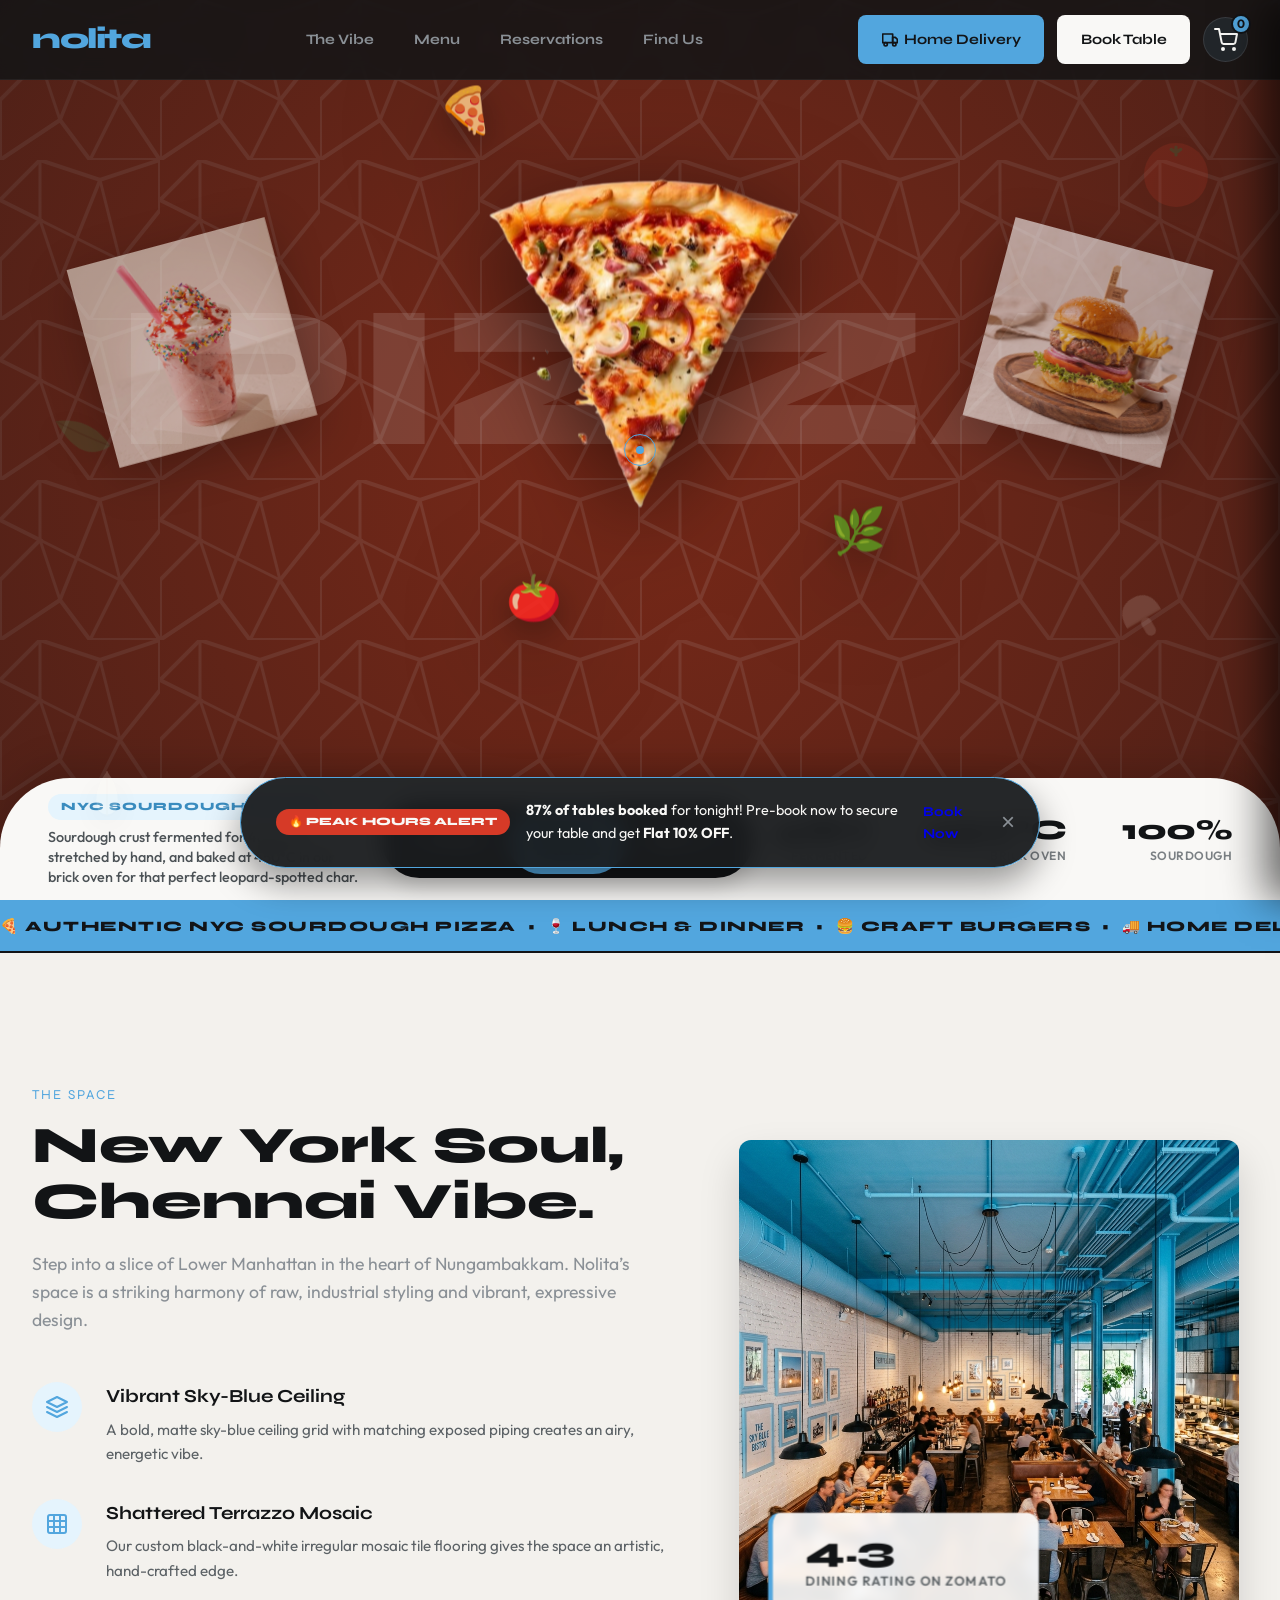
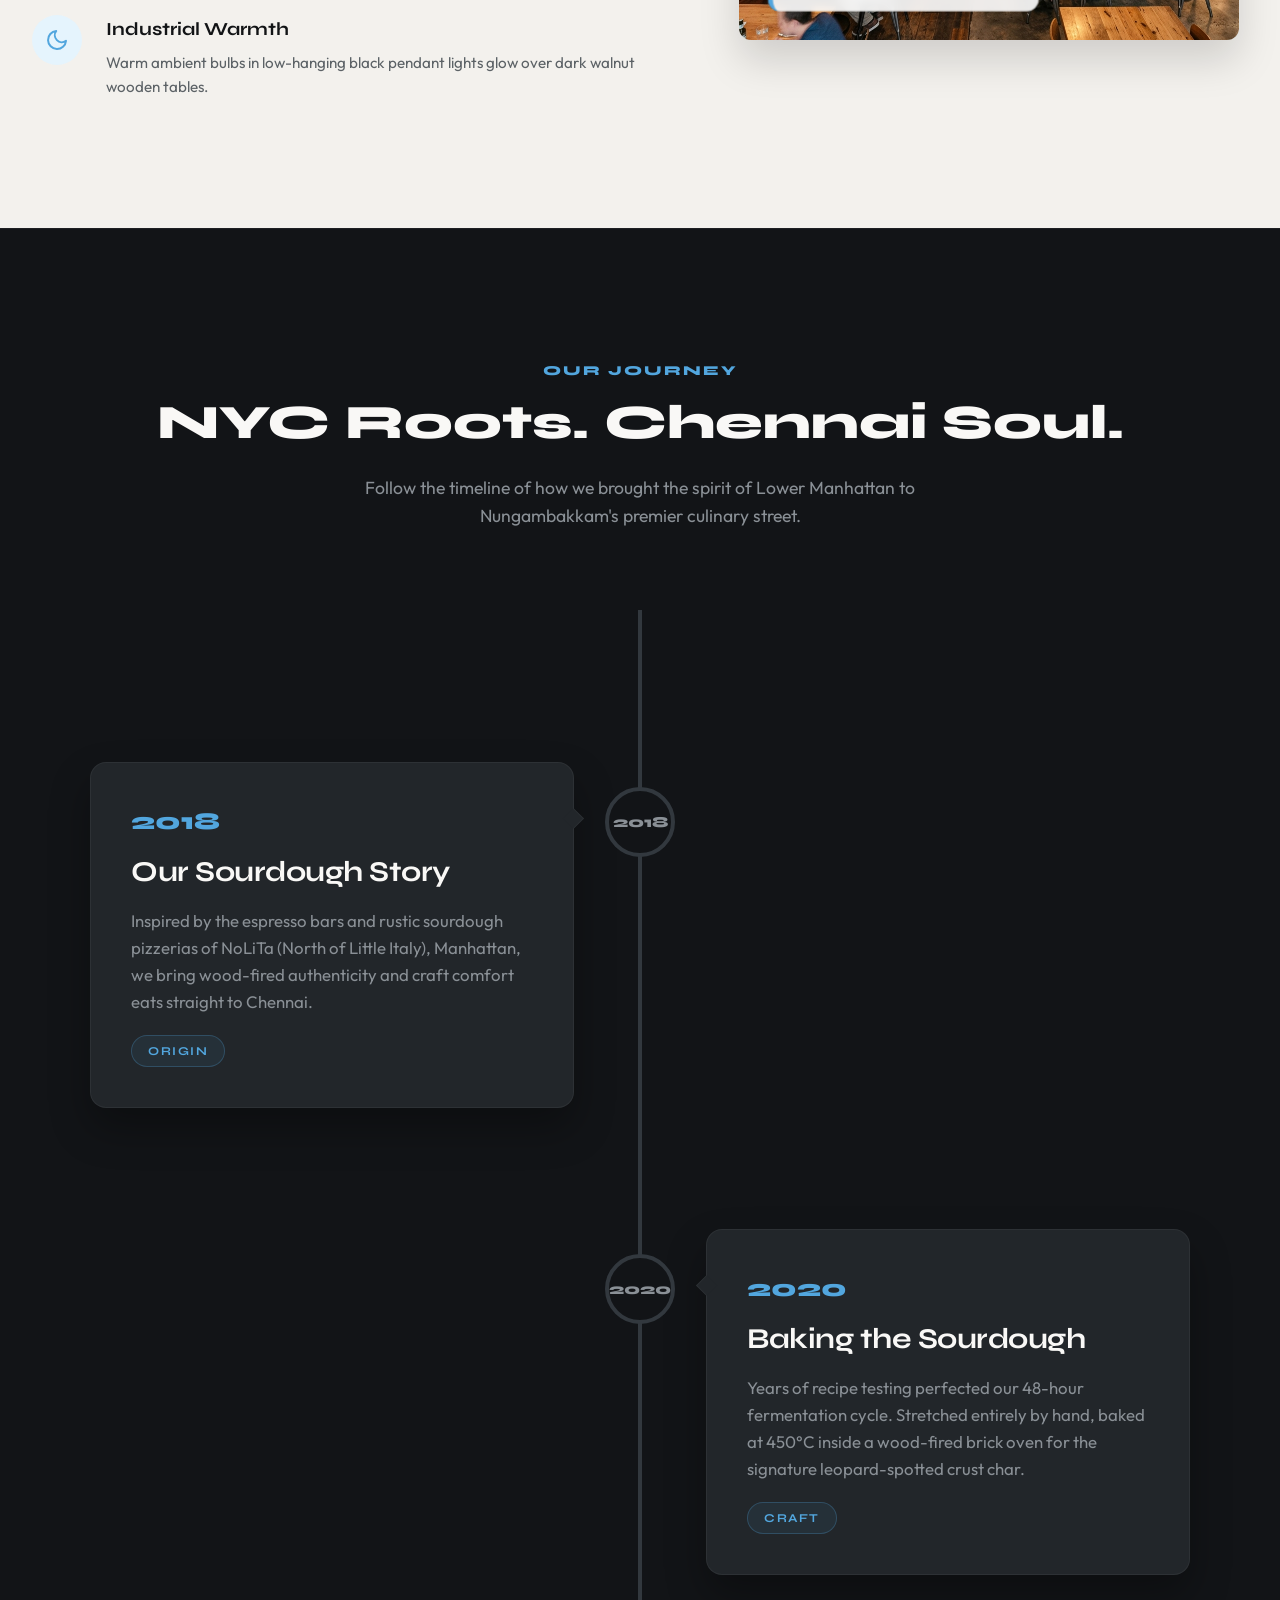
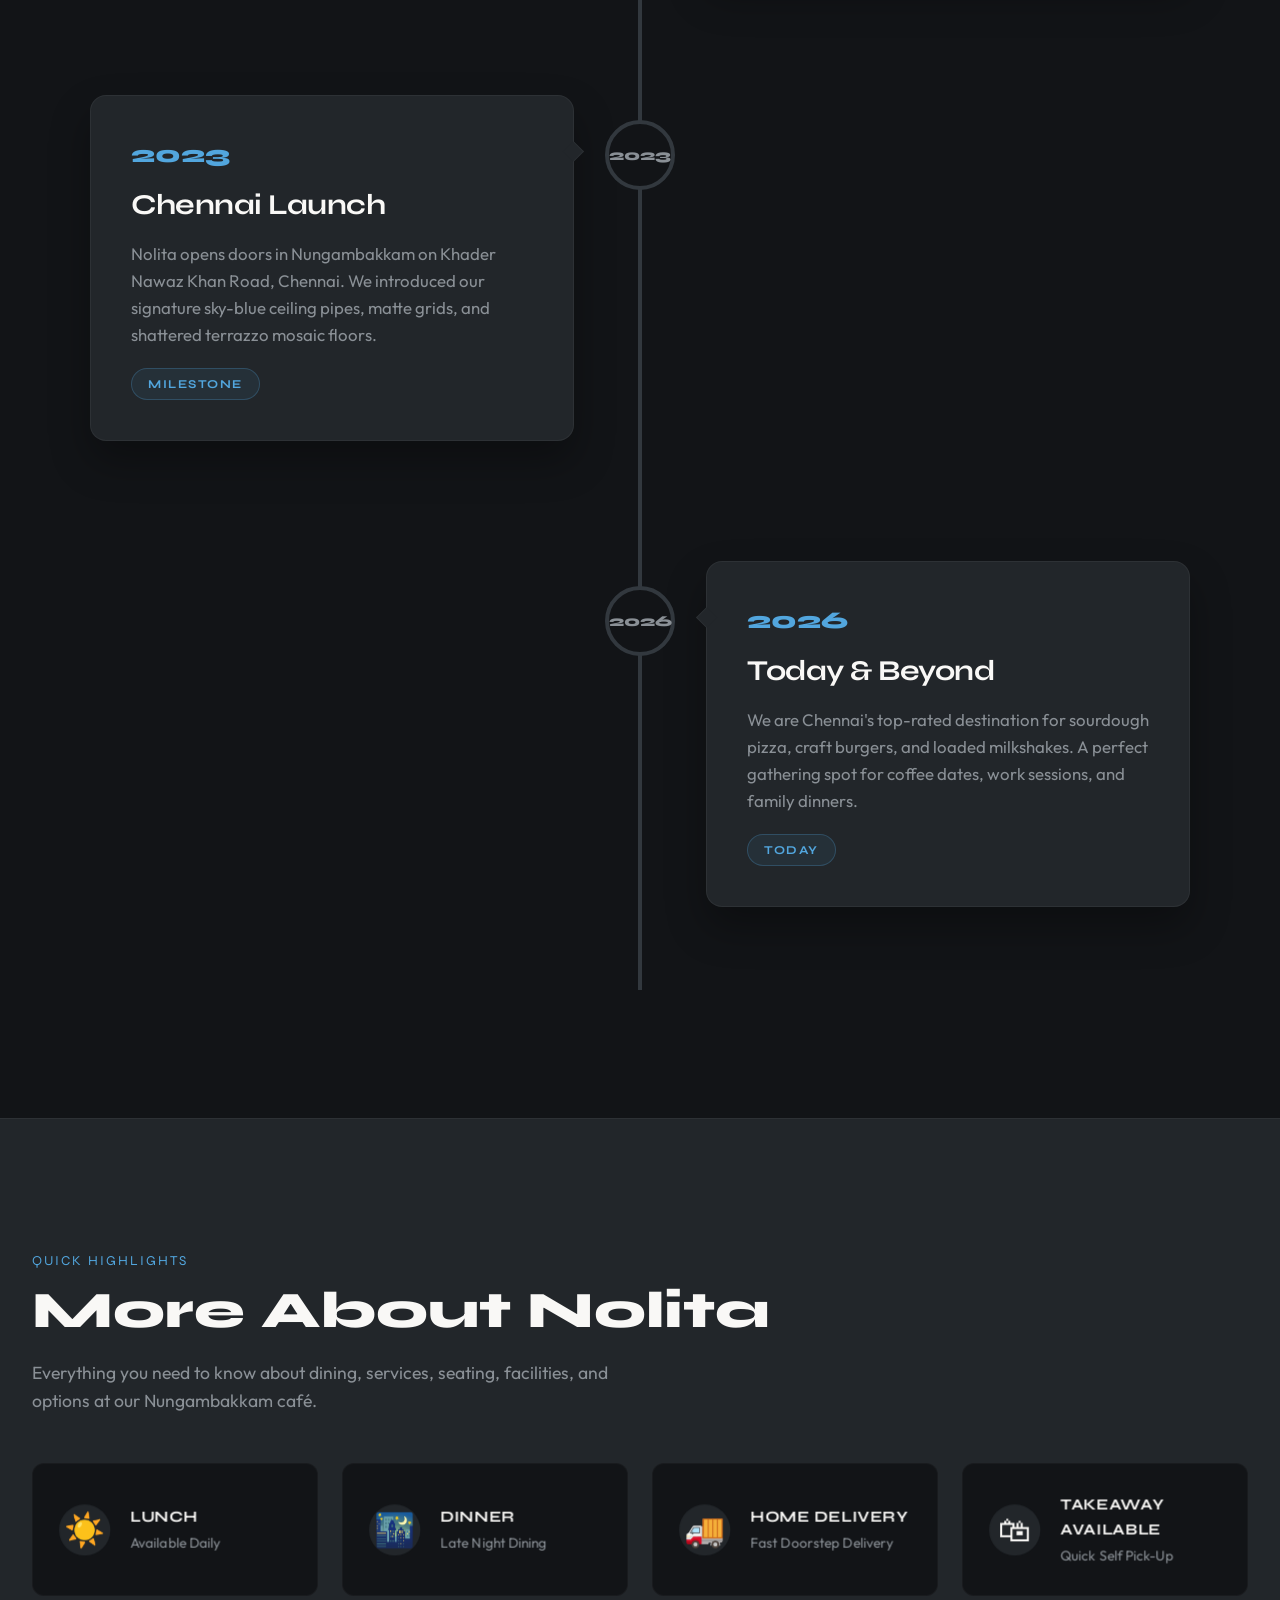
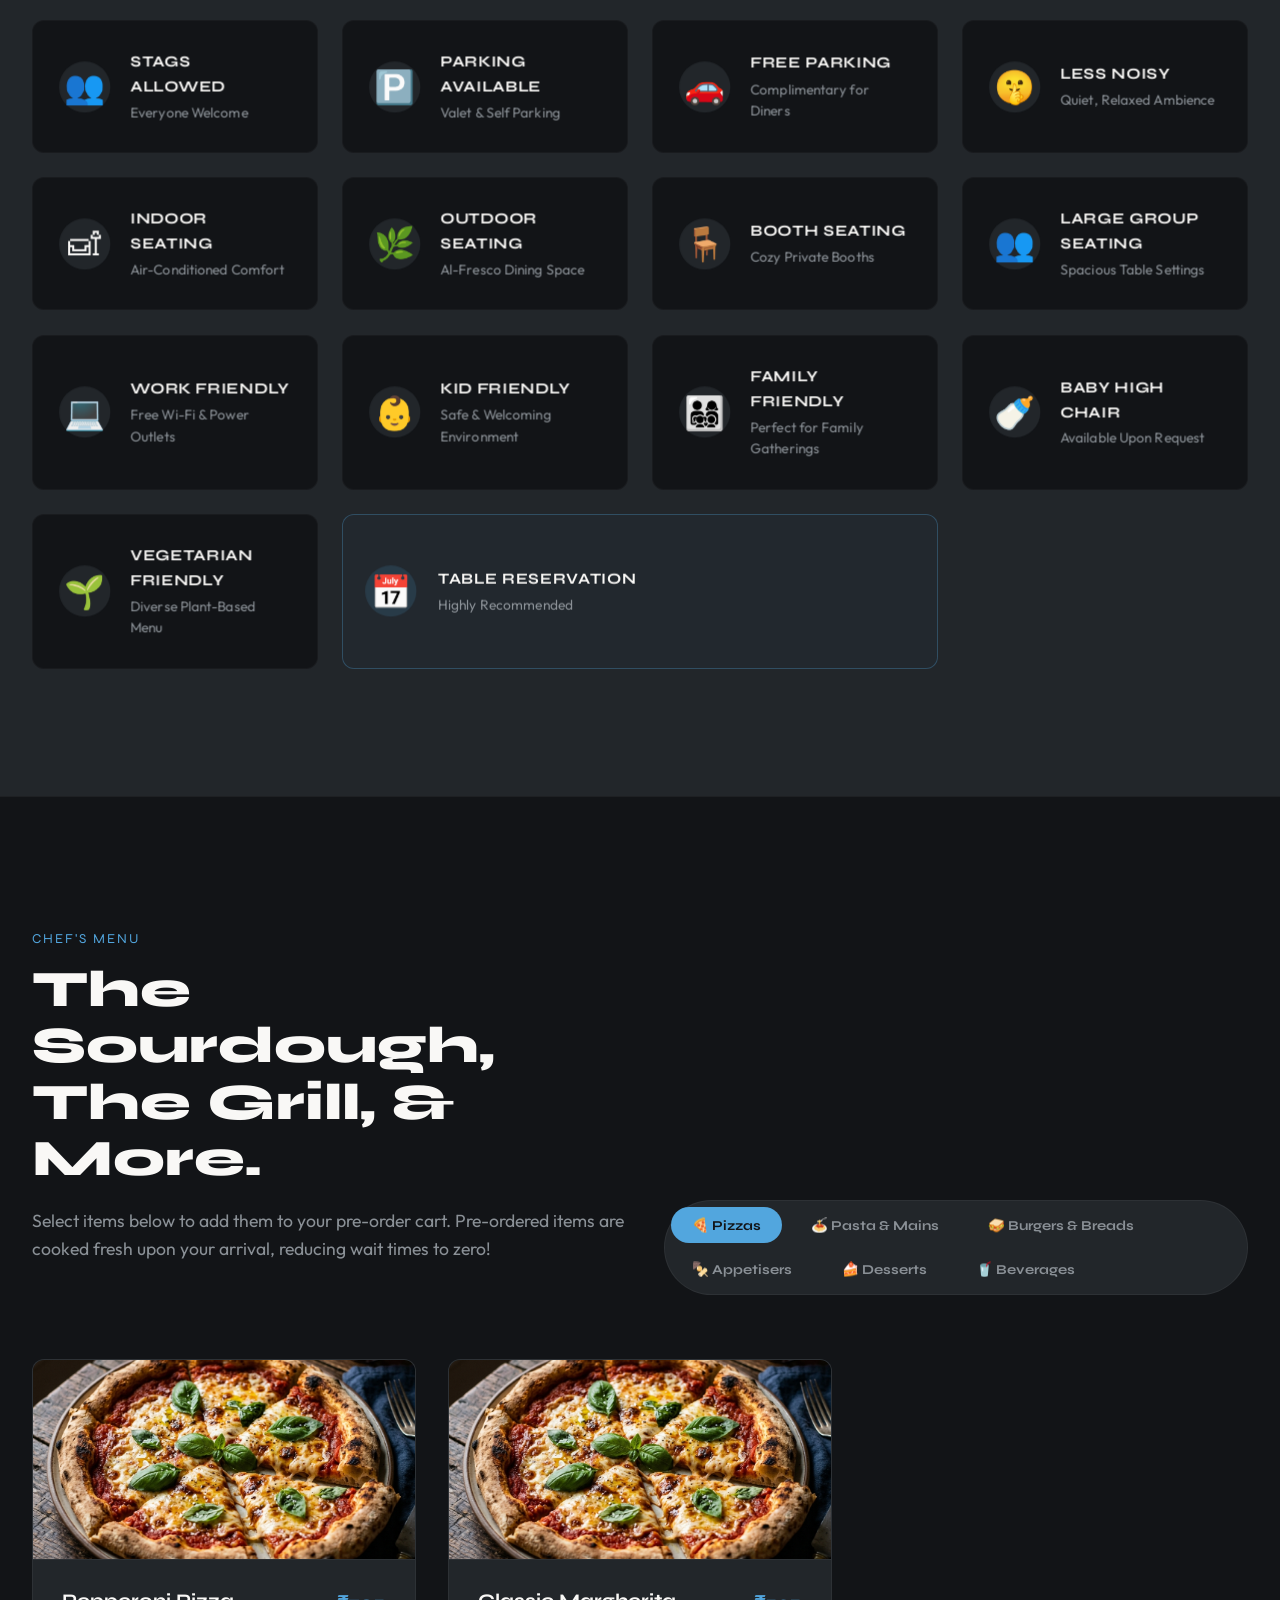
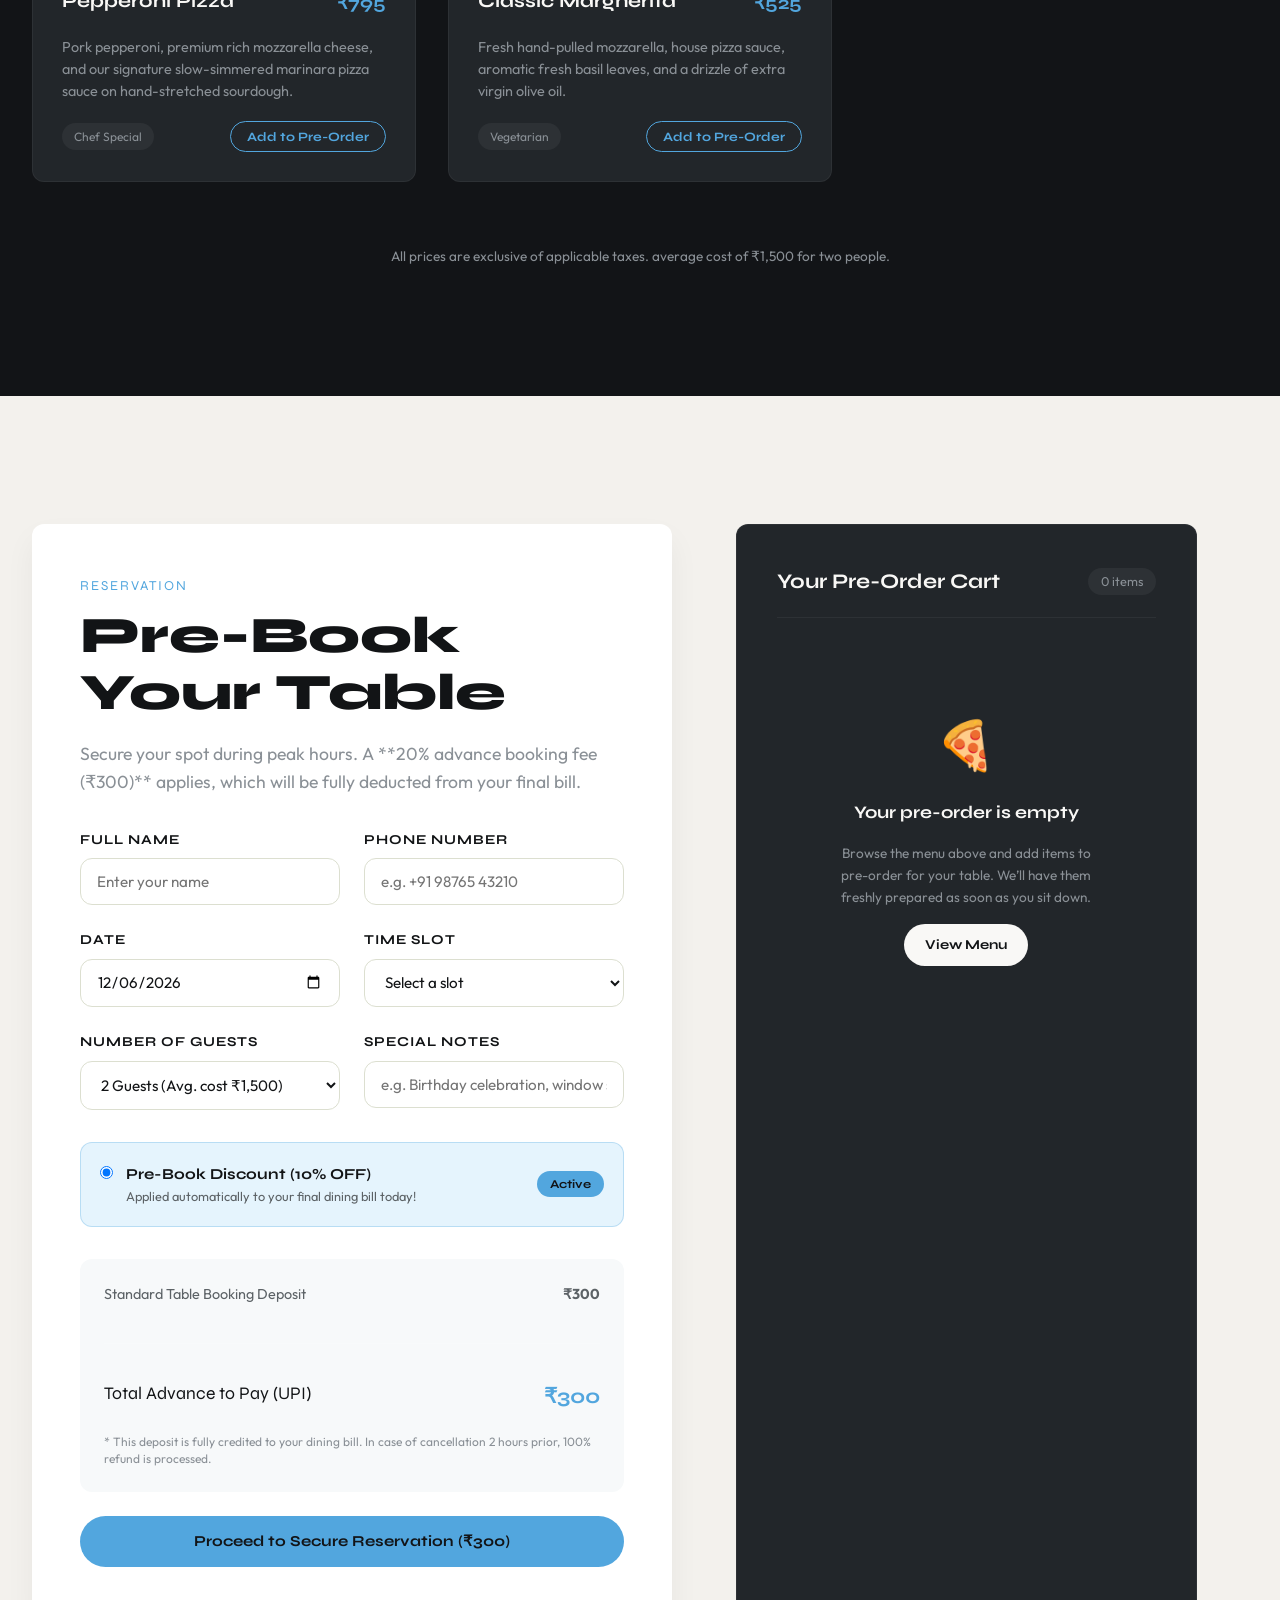
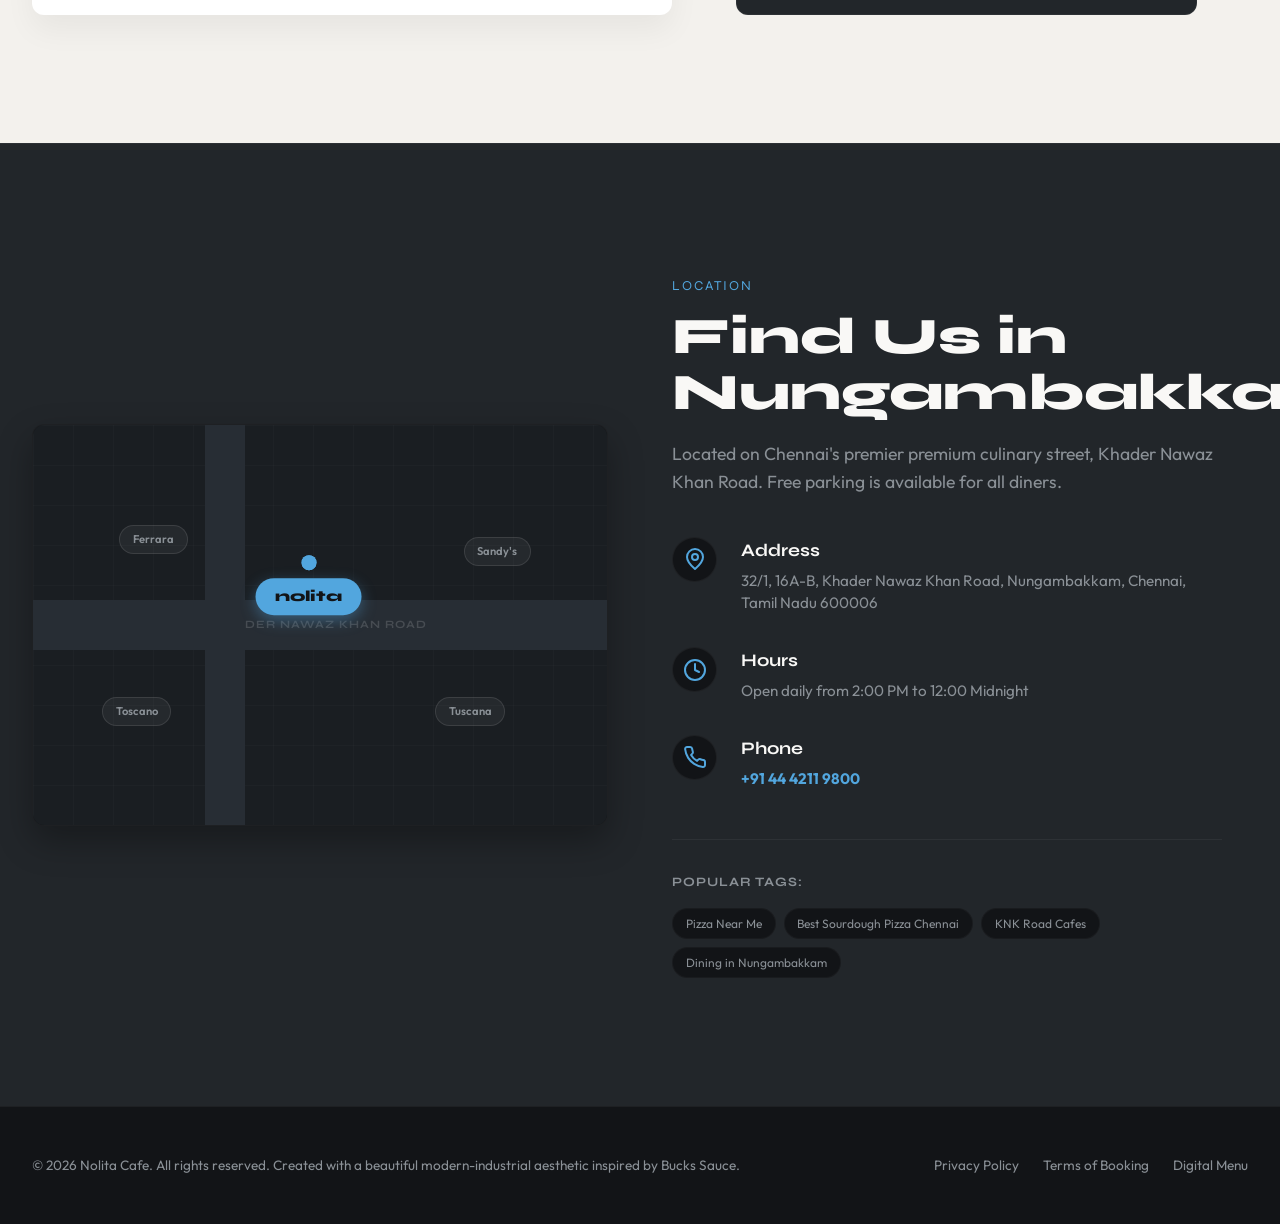
==== commit 39b8ffde: "fix: resolve mobile horizontal overflow by applying overflow-x hidden to html and refactoring mobile" ====
--- a/index.html
+++ b/index.html
@@ -20,7 +20,7 @@
   <link href="https://fonts.googleapis.com/css2?family=Outfit:wght@300;400;500;600;700&family=Syne:wght@700;800&display=swap" rel="stylesheet">
   
   <!-- CSS -->
-  <link rel="stylesheet" href="style.css?v=35">
+  <link rel="stylesheet" href="style.css?v=36">
   
   <!-- GSAP for Smooth Animations -->
   <script src="https://cdnjs.cloudflare.com/ajax/libs/gsap/3.12.2/gsap.min.js"></script>
@@ -1188,6 +1188,6 @@
   </div>
 
   <!-- Javascript -->
-  <script src="app.js?v=35"></script>
+  <script src="app.js?v=36"></script>
 </body>
 </html>
--- a/style.css
+++ b/style.css
@@ -43,6 +43,8 @@
 html {
   scroll-behavior: smooth;
   font-size: 16px;
+  overflow-x: hidden;
+  width: 100%;
 }
 
 body {
@@ -51,6 +53,7 @@
   color: var(--clr-text-light);
   line-height: 1.6;
   overflow-x: hidden;
+  width: 100%;
   -webkit-font-smoothing: antialiased;
 }
 
@@ -2911,7 +2914,8 @@
 .mobile-nav-drawer {
   position: fixed;
   top: 0;
-  right: -100%; /* Hidden offscreen by default */
+  right: 0;
+  transform: translateX(100%); /* Hidden offscreen by default */
   width: 320px;
   max-width: 85%;
   height: 100vh;
@@ -2923,7 +2927,7 @@
   display: flex;
   flex-direction: column;
   padding: 5rem 2.5rem;
-  transition: right 0.45s cubic-bezier(0.25, 0.8, 0.25, 1);
+  transition: transform 0.45s cubic-bezier(0.25, 0.8, 0.25, 1);
   box-sizing: border-box;
 }
 
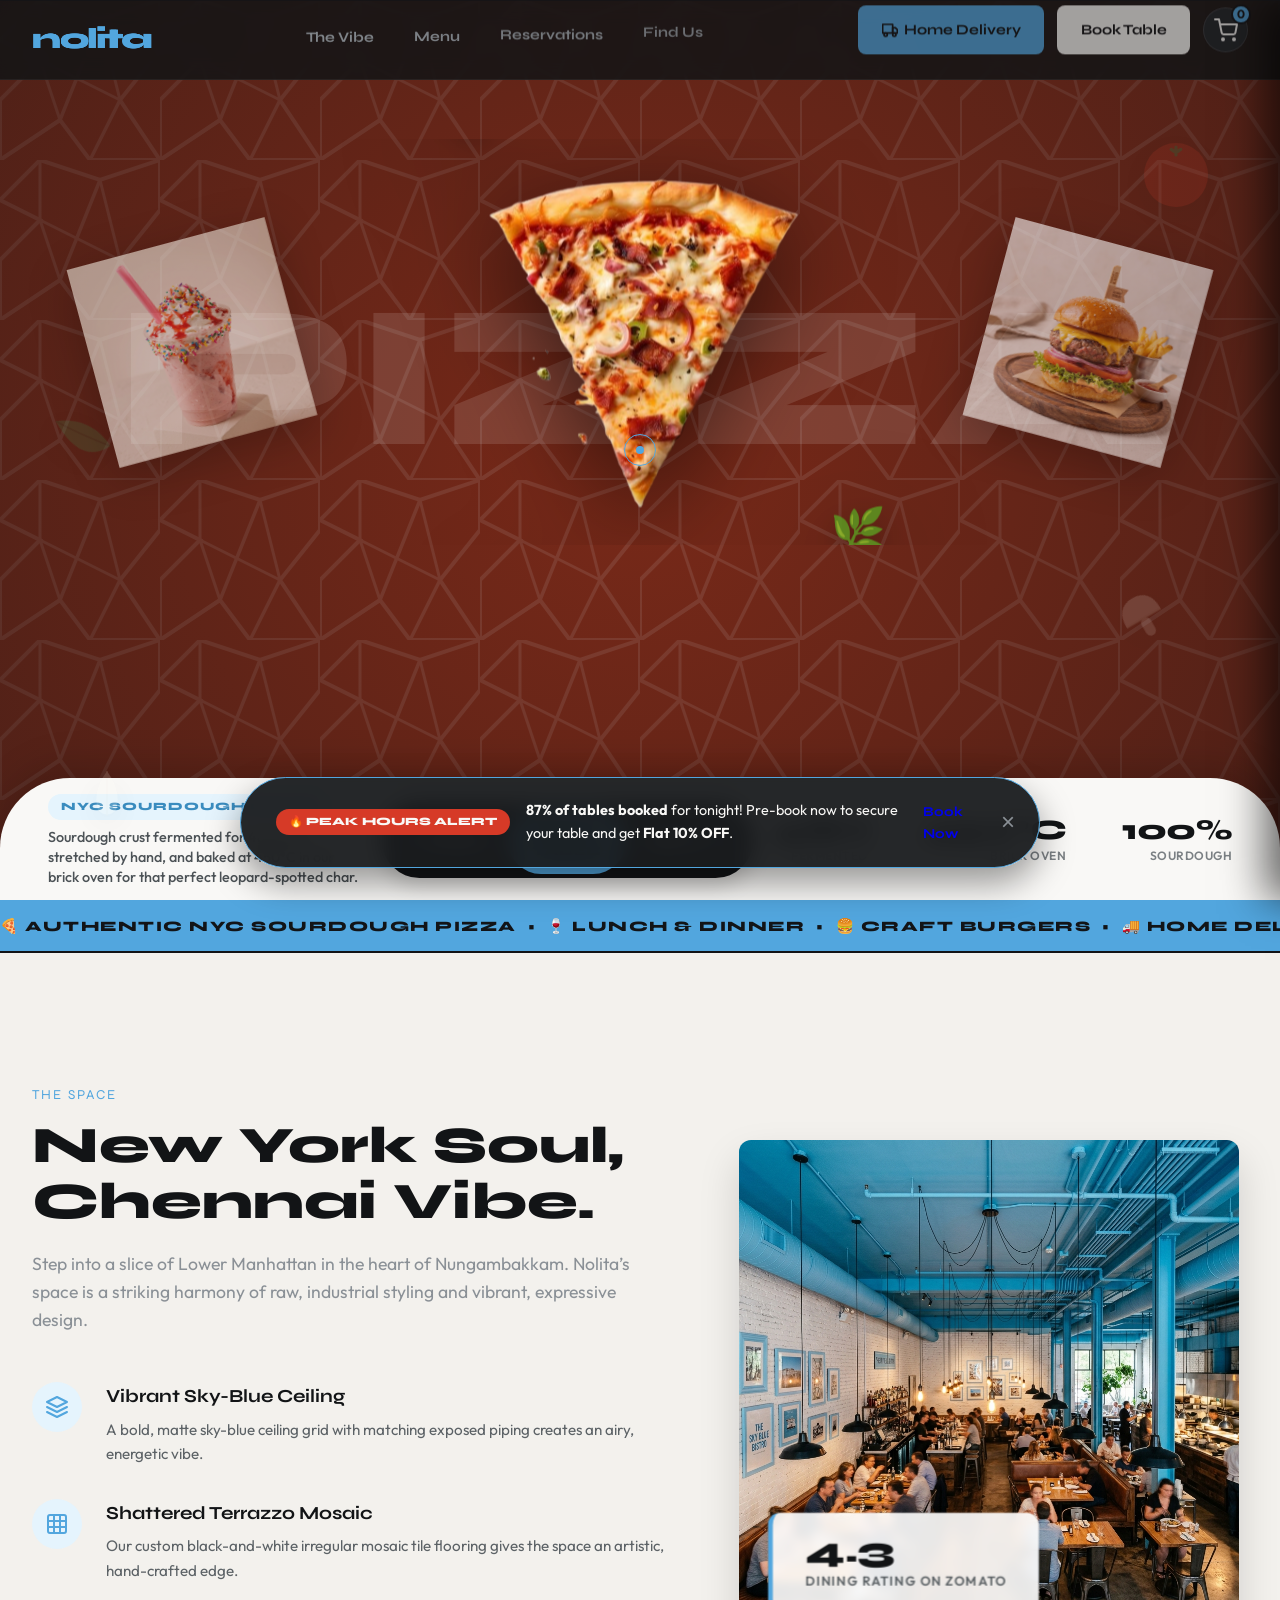
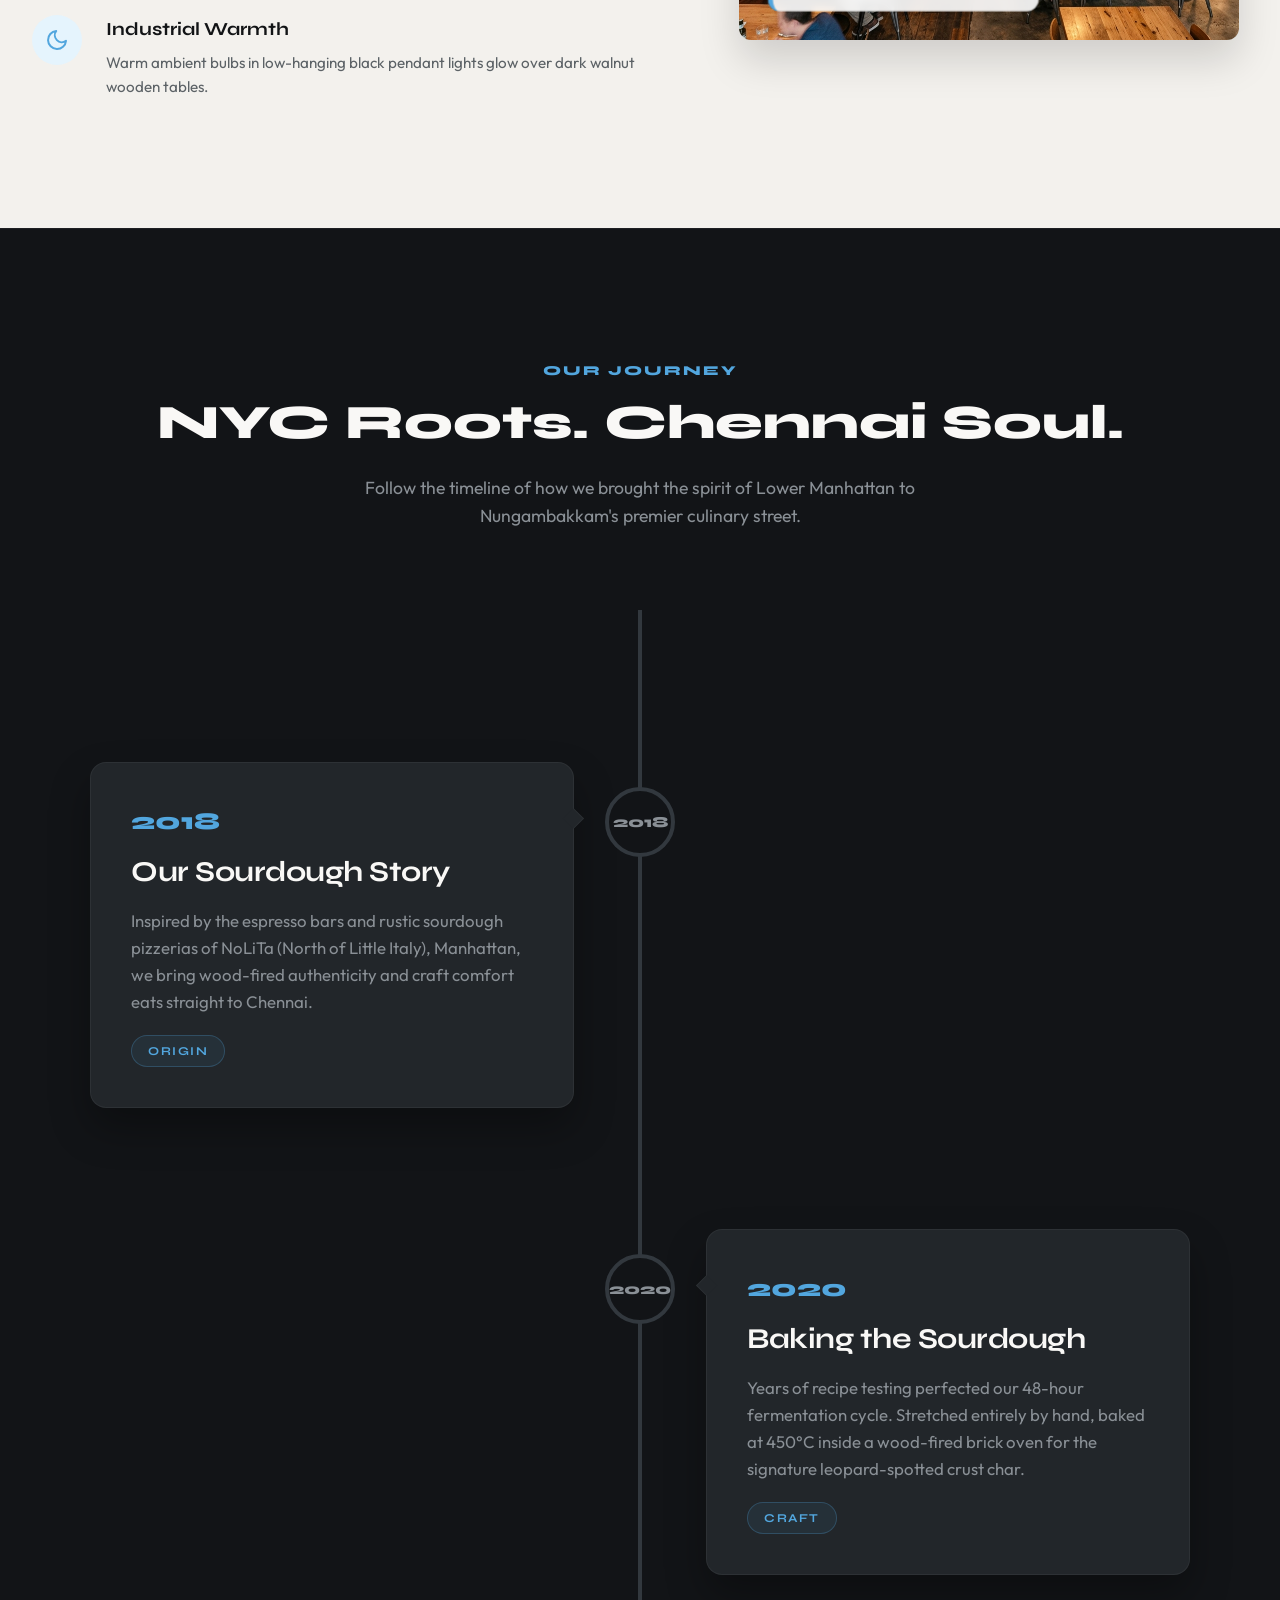
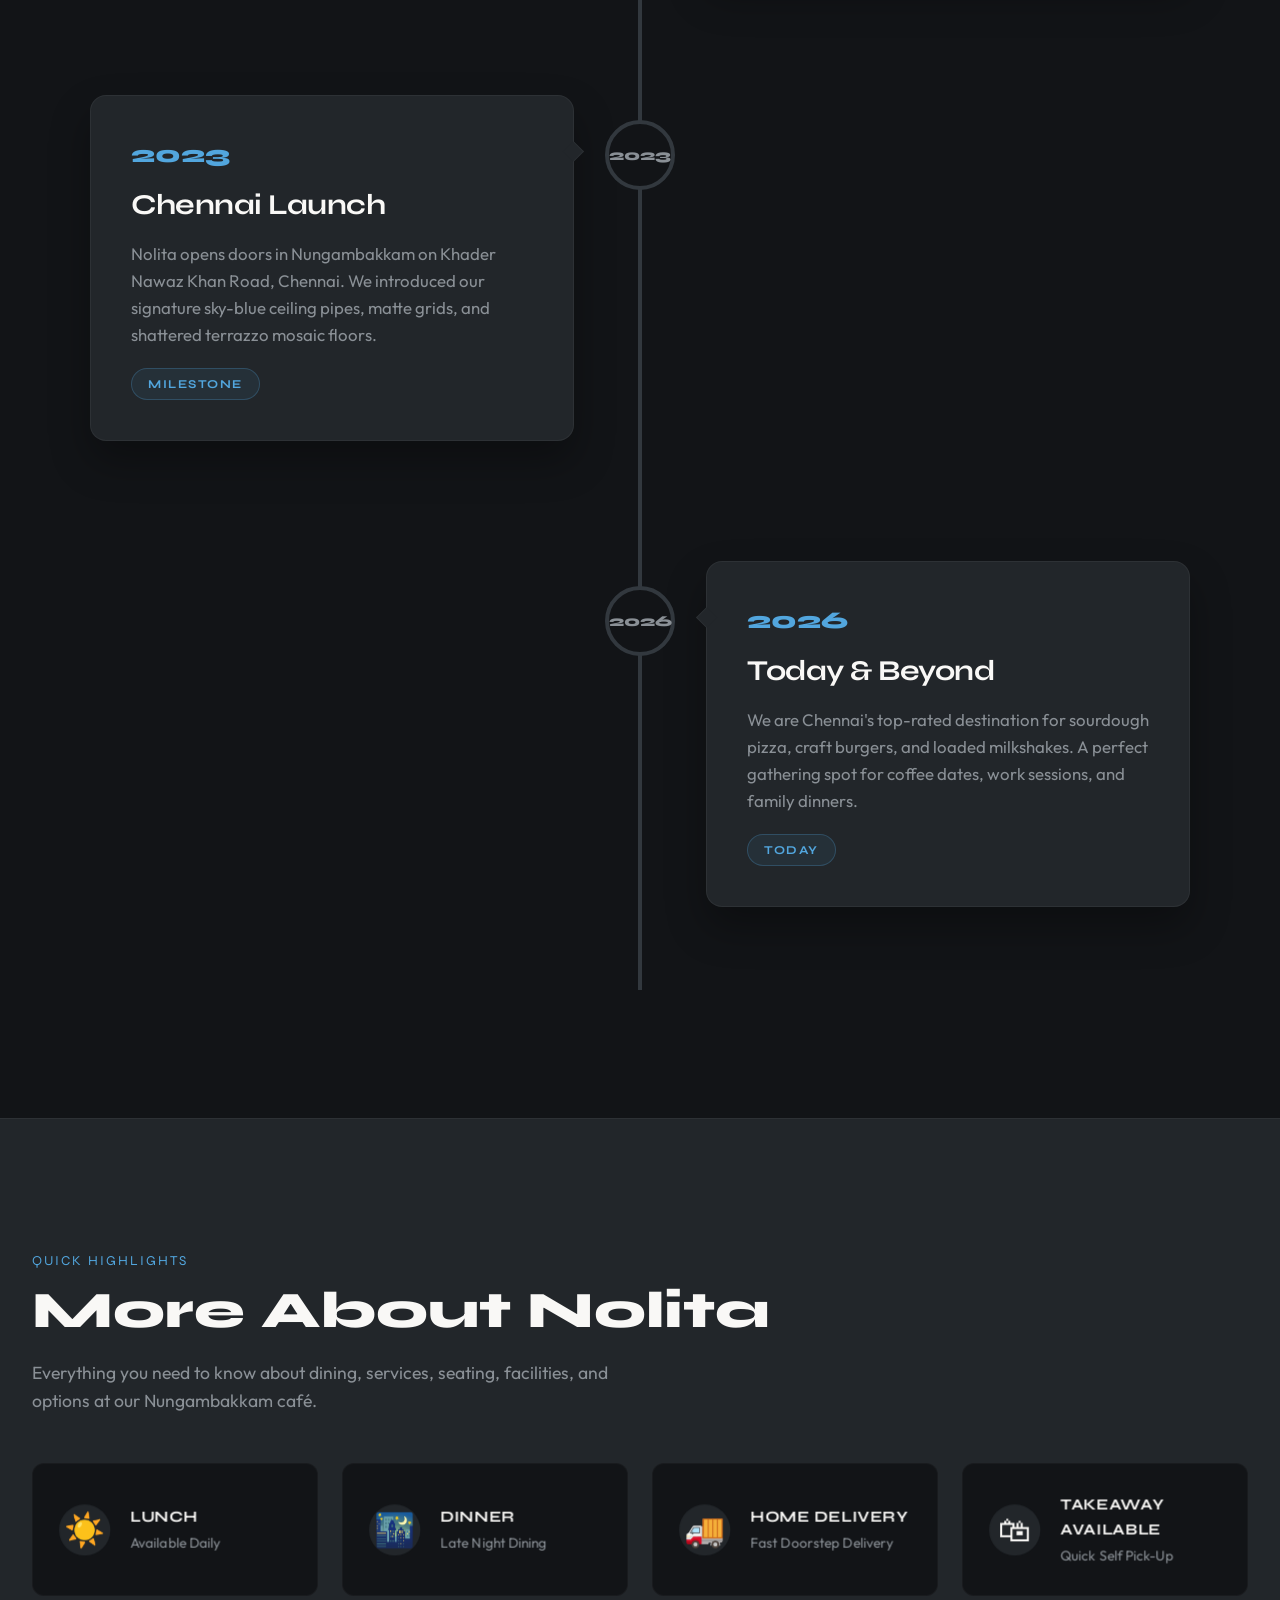
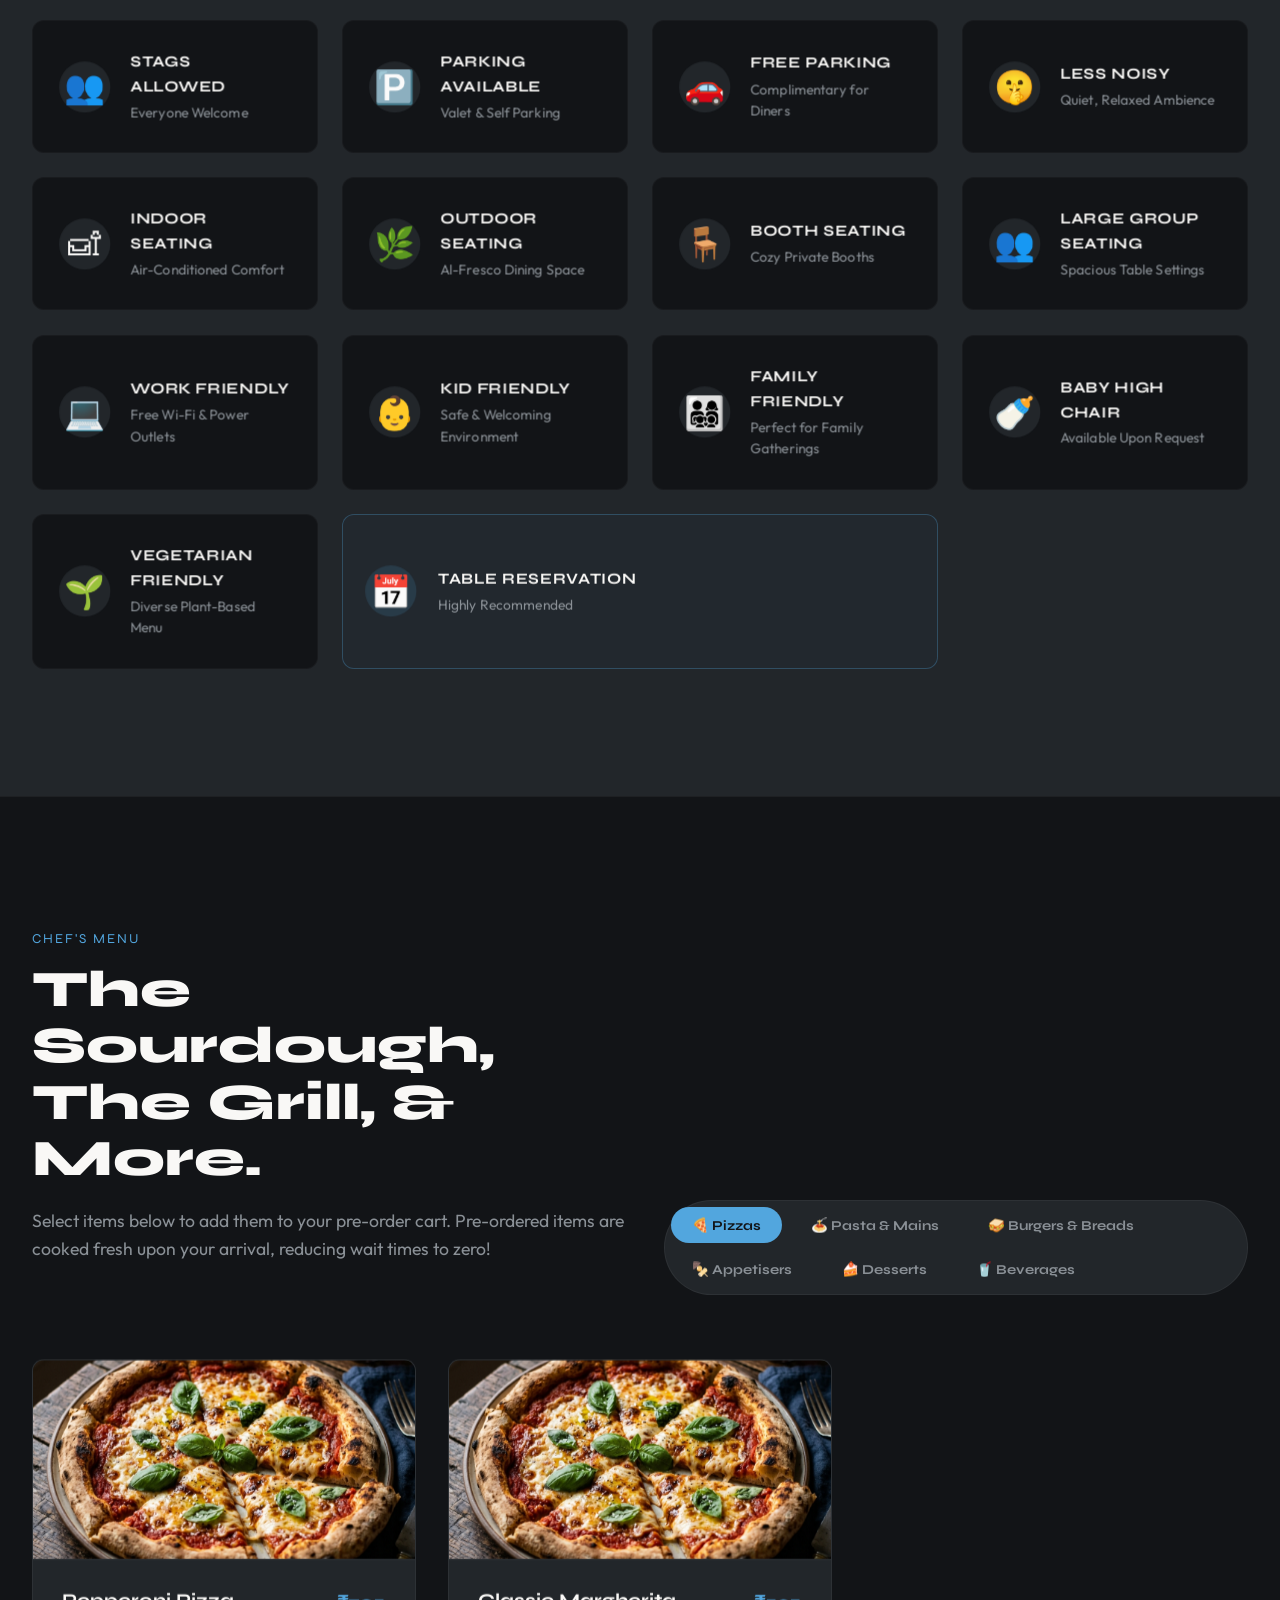
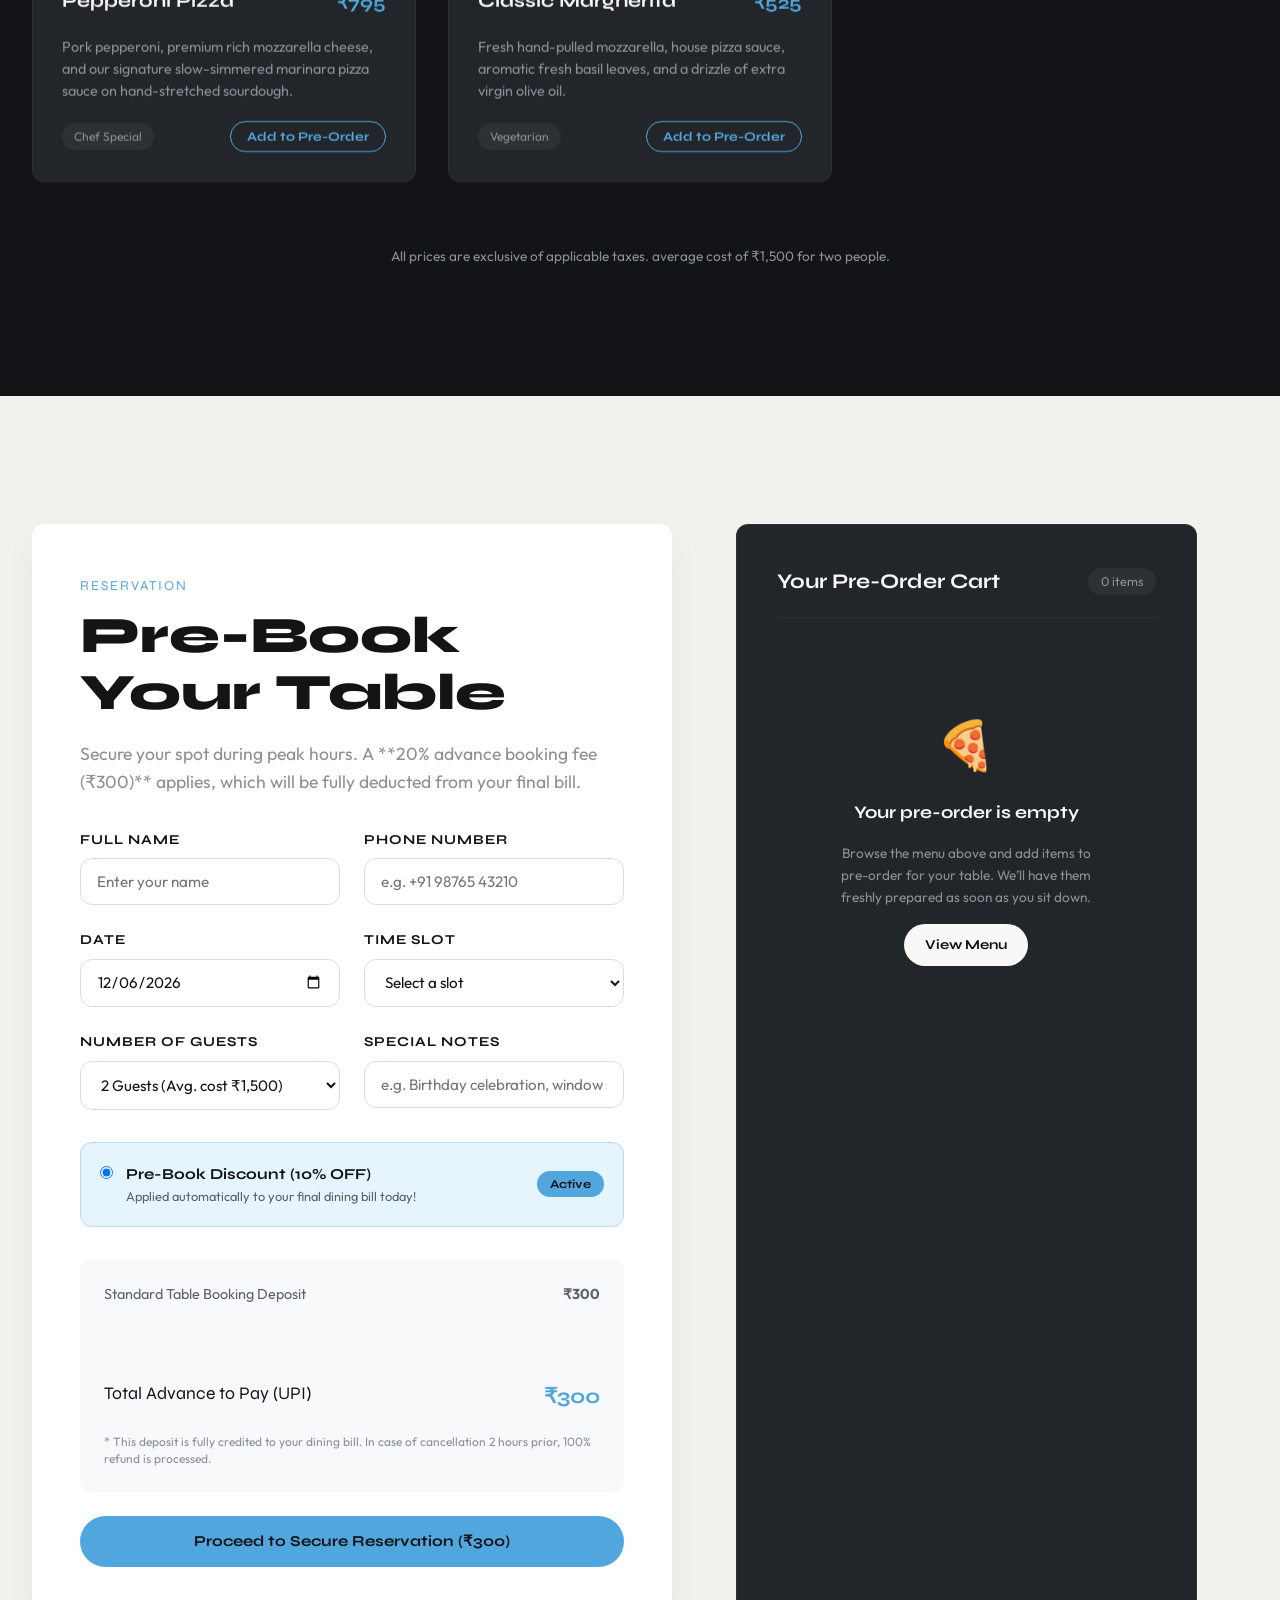
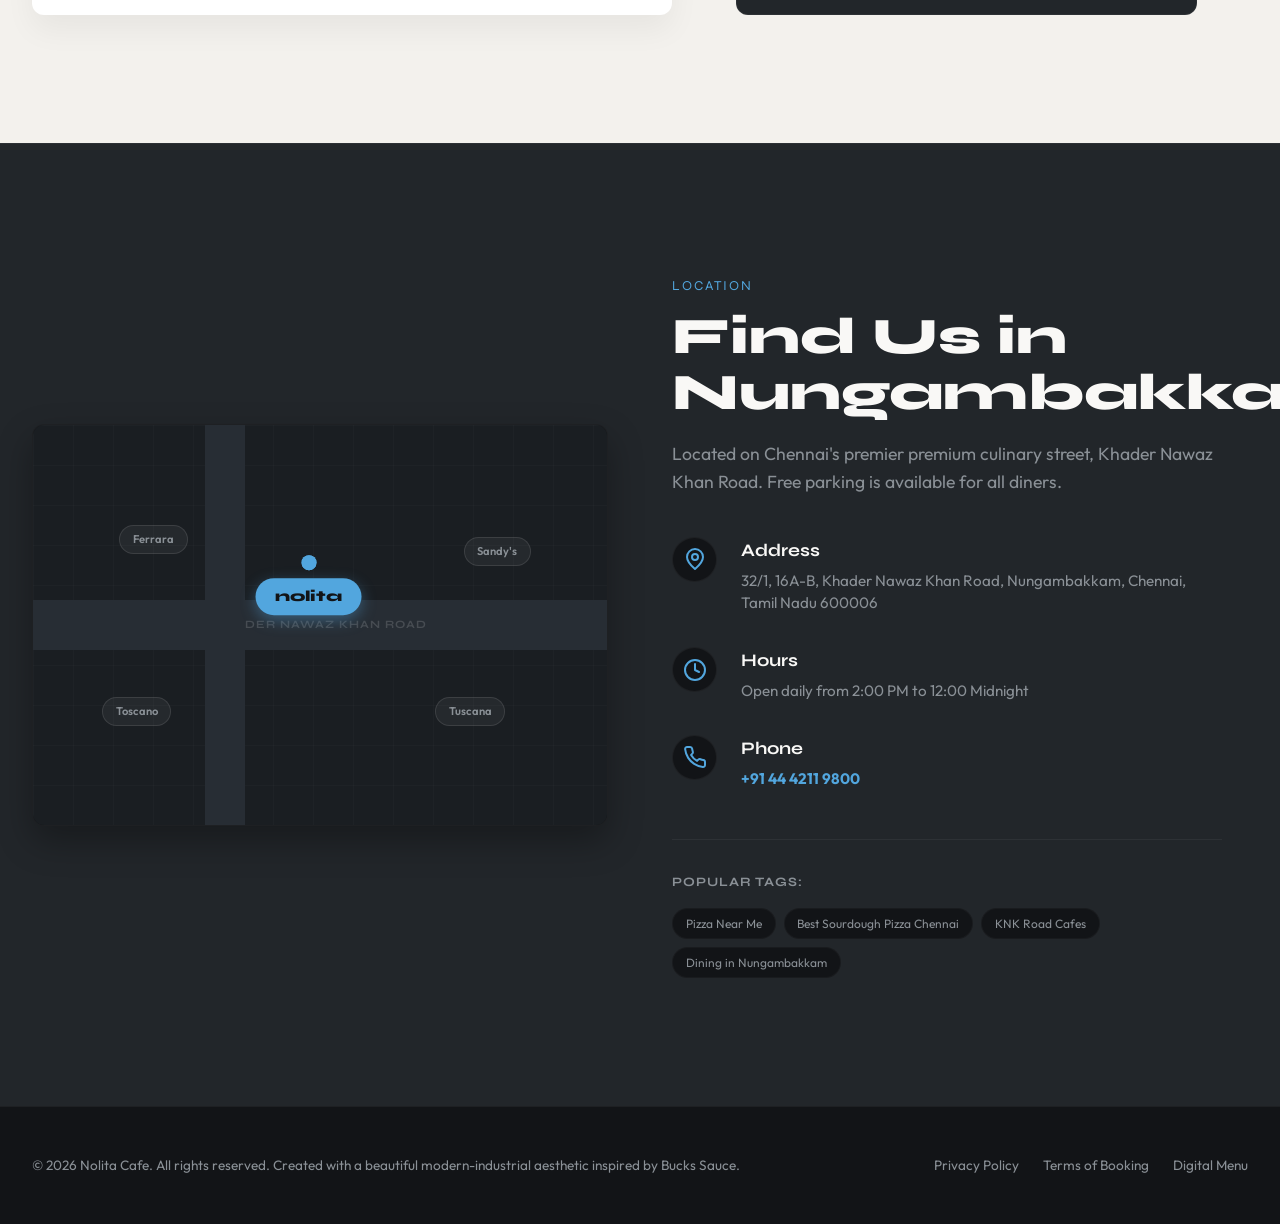
==== commit e6332334: "fix: enforce overflow:hidden on hero wrappers and lock mobile sticky promo banner bounds to prevent " ====
--- a/index.html
+++ b/index.html
@@ -20,7 +20,7 @@
   <link href="https://fonts.googleapis.com/css2?family=Outfit:wght@300;400;500;600;700&family=Syne:wght@700;800&display=swap" rel="stylesheet">
   
   <!-- CSS -->
-  <link rel="stylesheet" href="style.css?v=36">
+  <link rel="stylesheet" href="style.css?v=37">
   
   <!-- GSAP for Smooth Animations -->
   <script src="https://cdnjs.cloudflare.com/ajax/libs/gsap/3.12.2/gsap.min.js"></script>
@@ -1188,6 +1188,6 @@
   </div>
 
   <!-- Javascript -->
-  <script src="app.js?v=36"></script>
+  <script src="app.js?v=37"></script>
 </body>
 </html>
--- a/style.css
+++ b/style.css
@@ -373,6 +373,7 @@
   pointer-events: none;
   z-index: 3;
   user-select: none;
+  overflow: hidden; /* Prevent text overflow from stretching viewport */
 }
 
 .hero-text-bg {
@@ -402,6 +403,7 @@
   justify-content: center;
   z-index: 4;
   padding: 0 2rem;
+  overflow: hidden; /* Prevent side products from stretching viewport */
 }
 
 .side-product-wrapper {
@@ -3370,8 +3372,17 @@
   }
 
   /* Booking form container padding shrink */
-  .booking-form-wrap {
+  .booking-form-wrap,
+  .booking-cart-wrap {
     padding: 1.5rem !important;
+  }
+
+  /* Sticky Promo Banner mobile bounds fix */
+  .sticky-promo-banner {
+    left: 5% !important;
+    right: 5% !important;
+    width: auto !important;
+    transform: none !important;
   }
 }
 
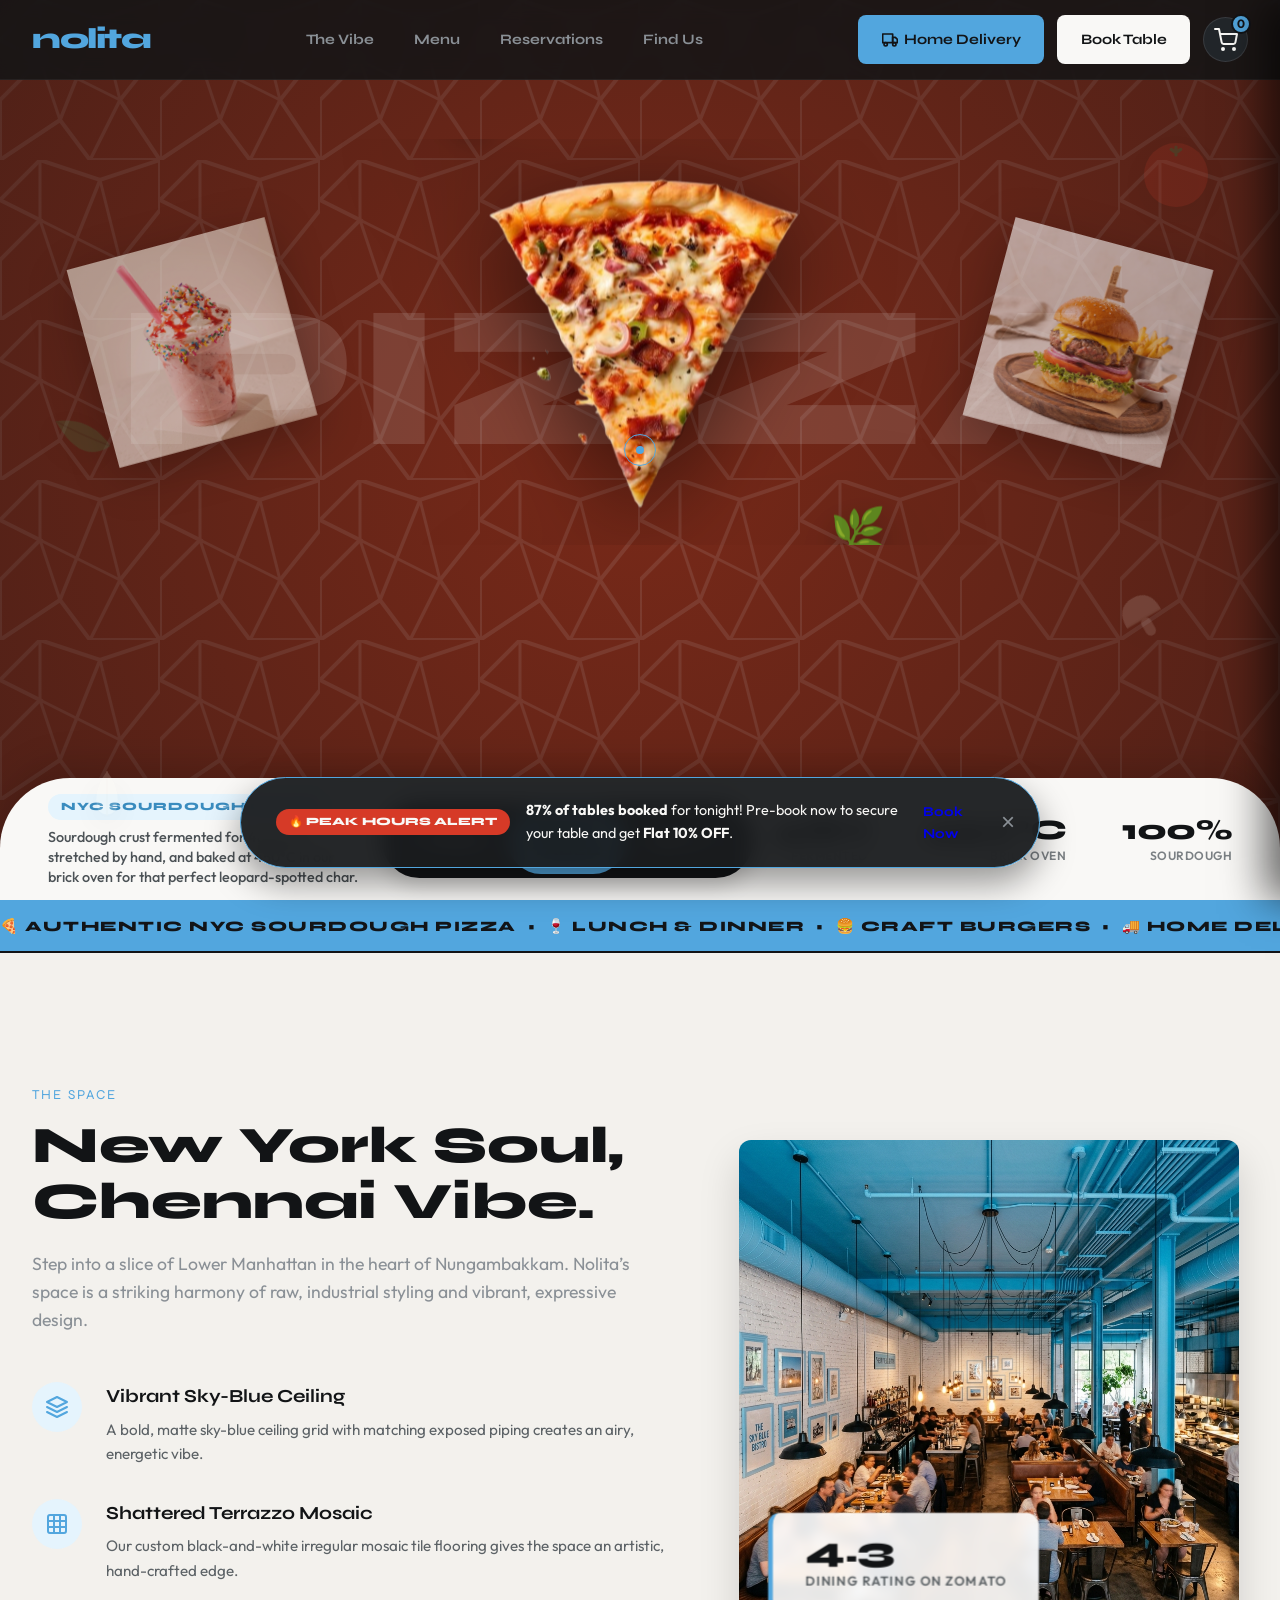
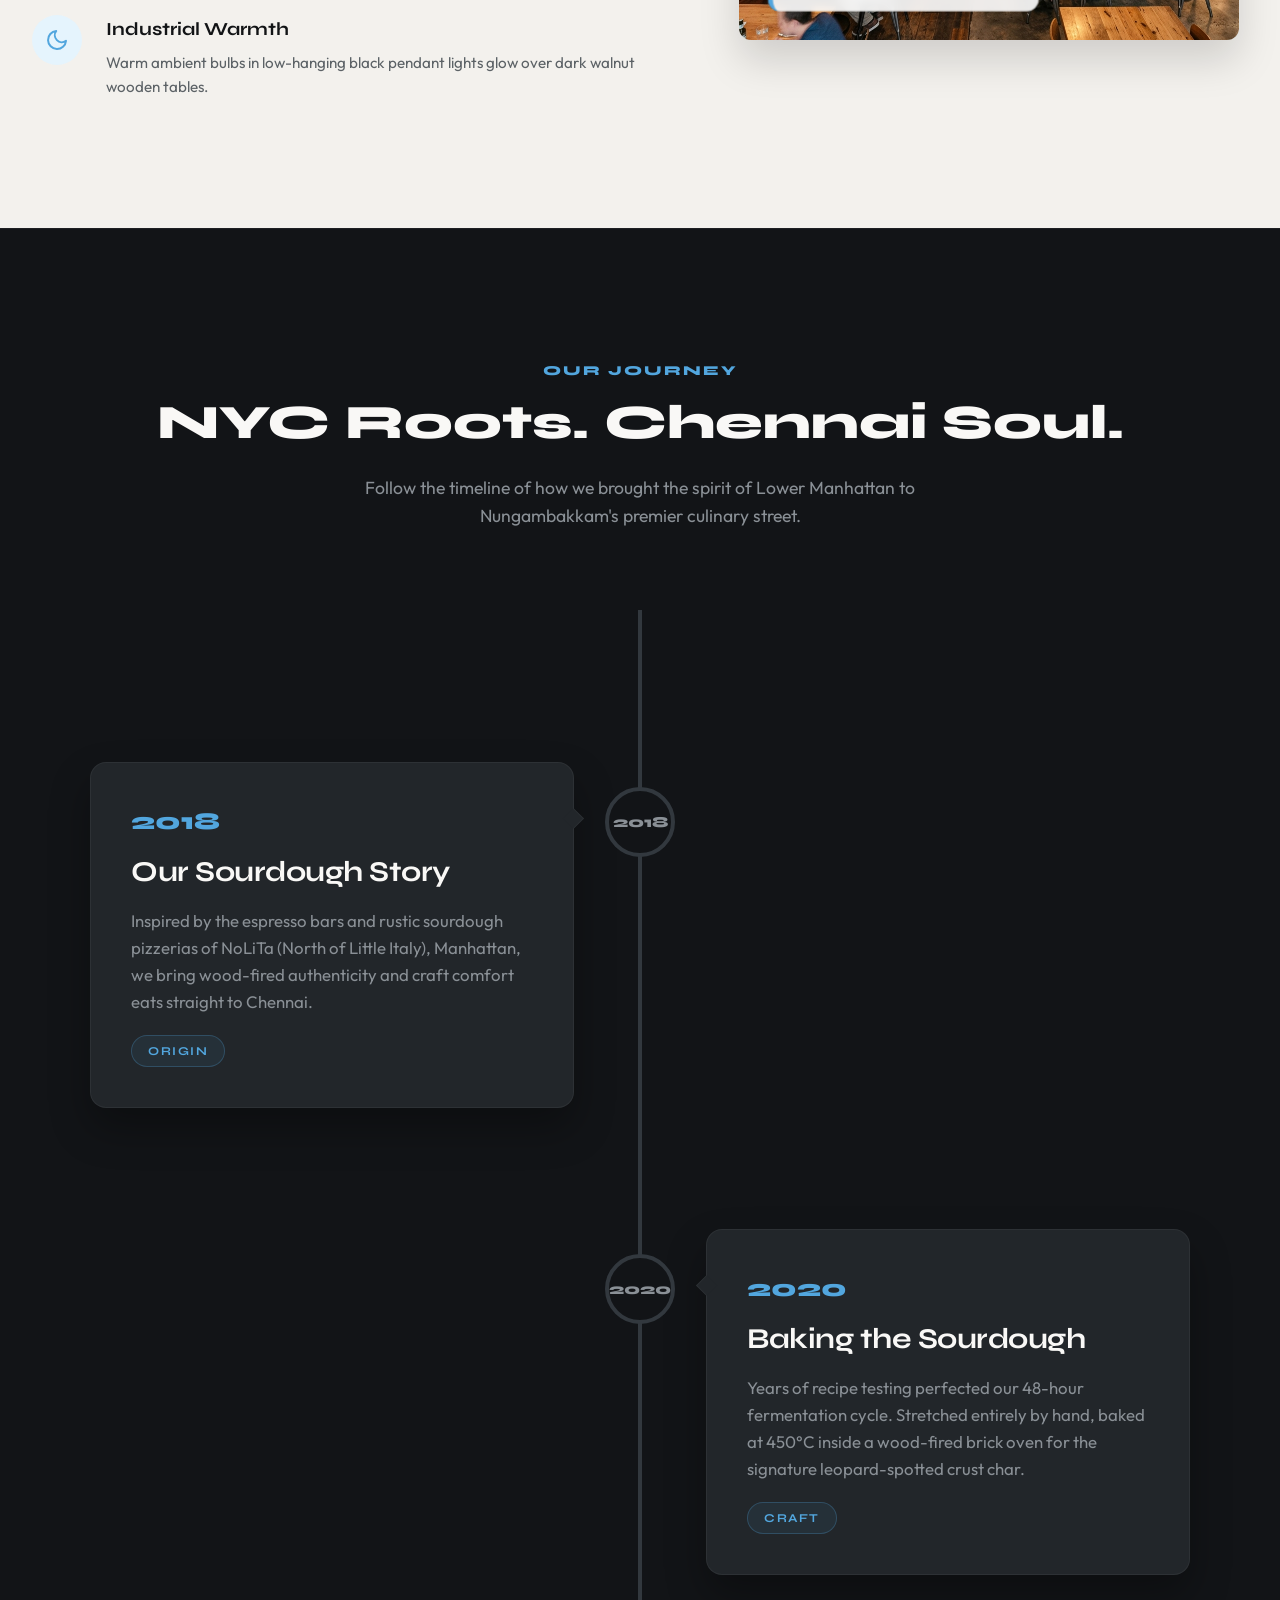
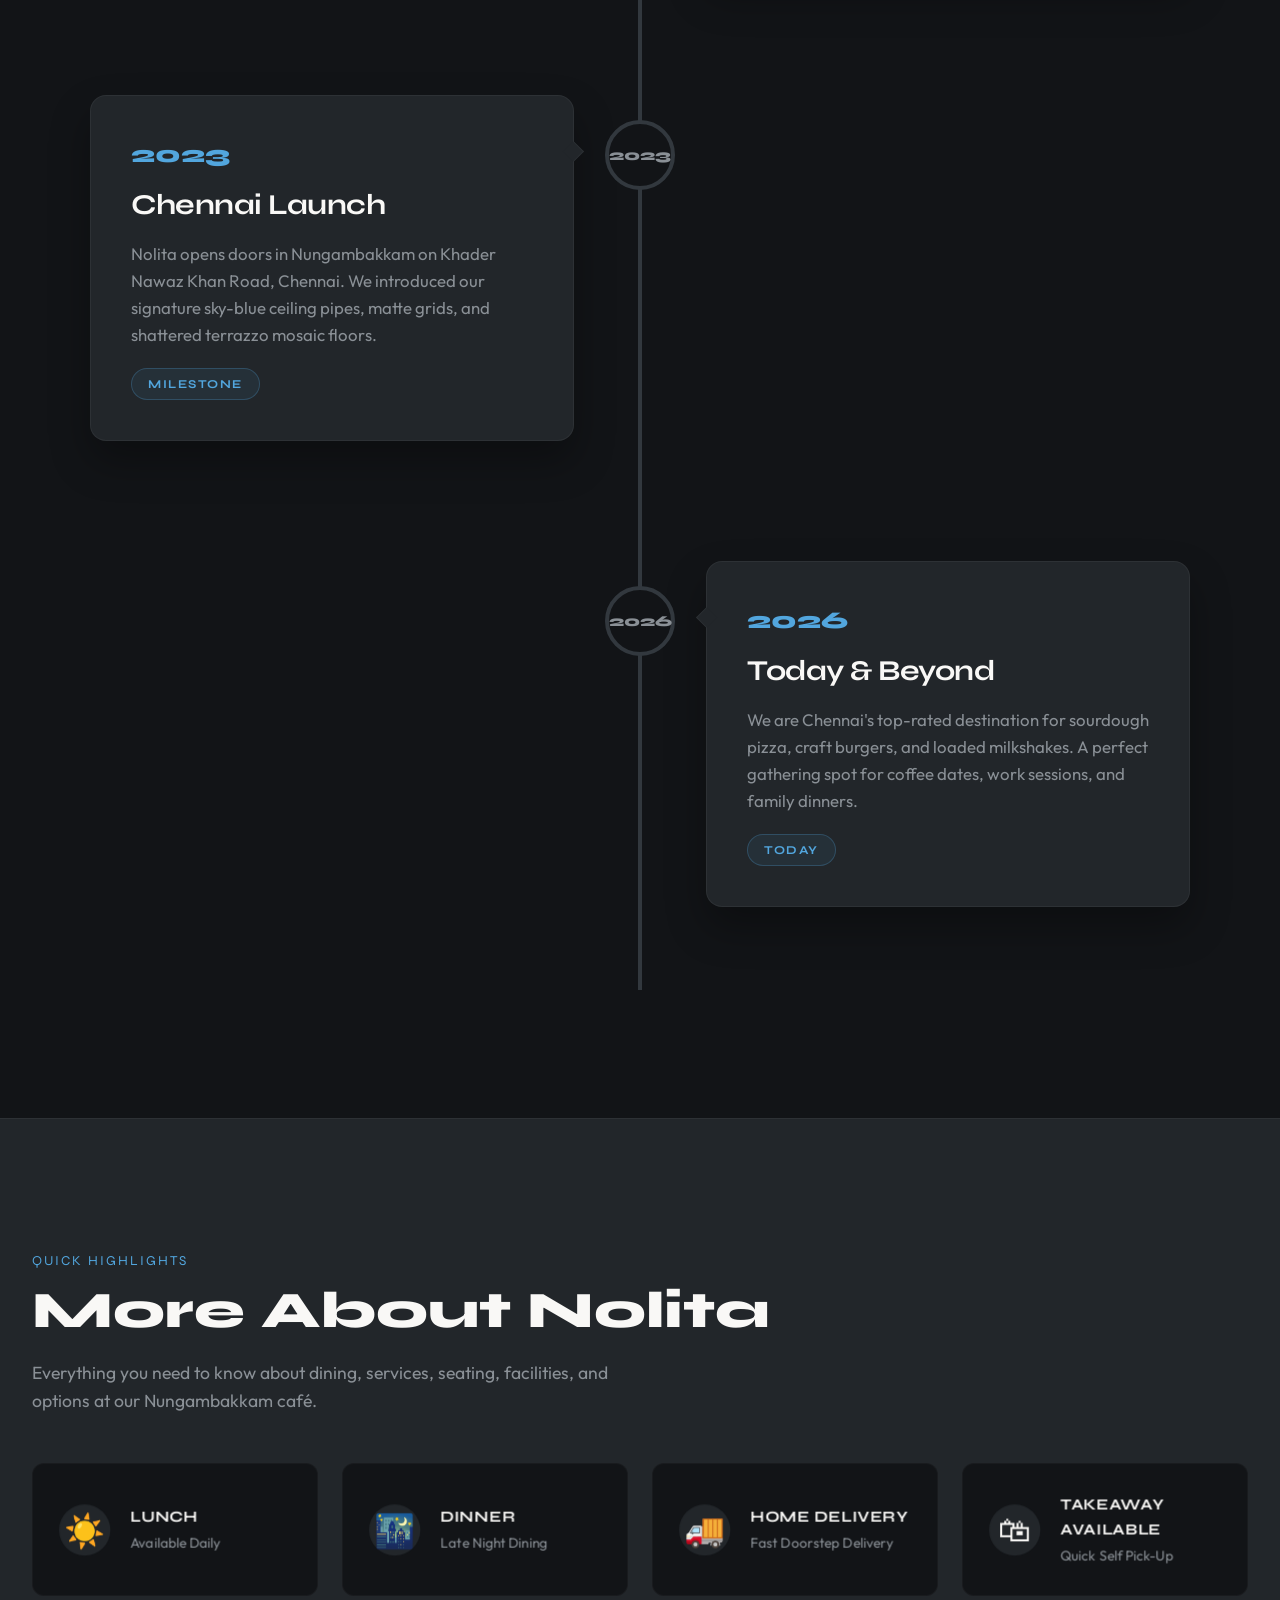
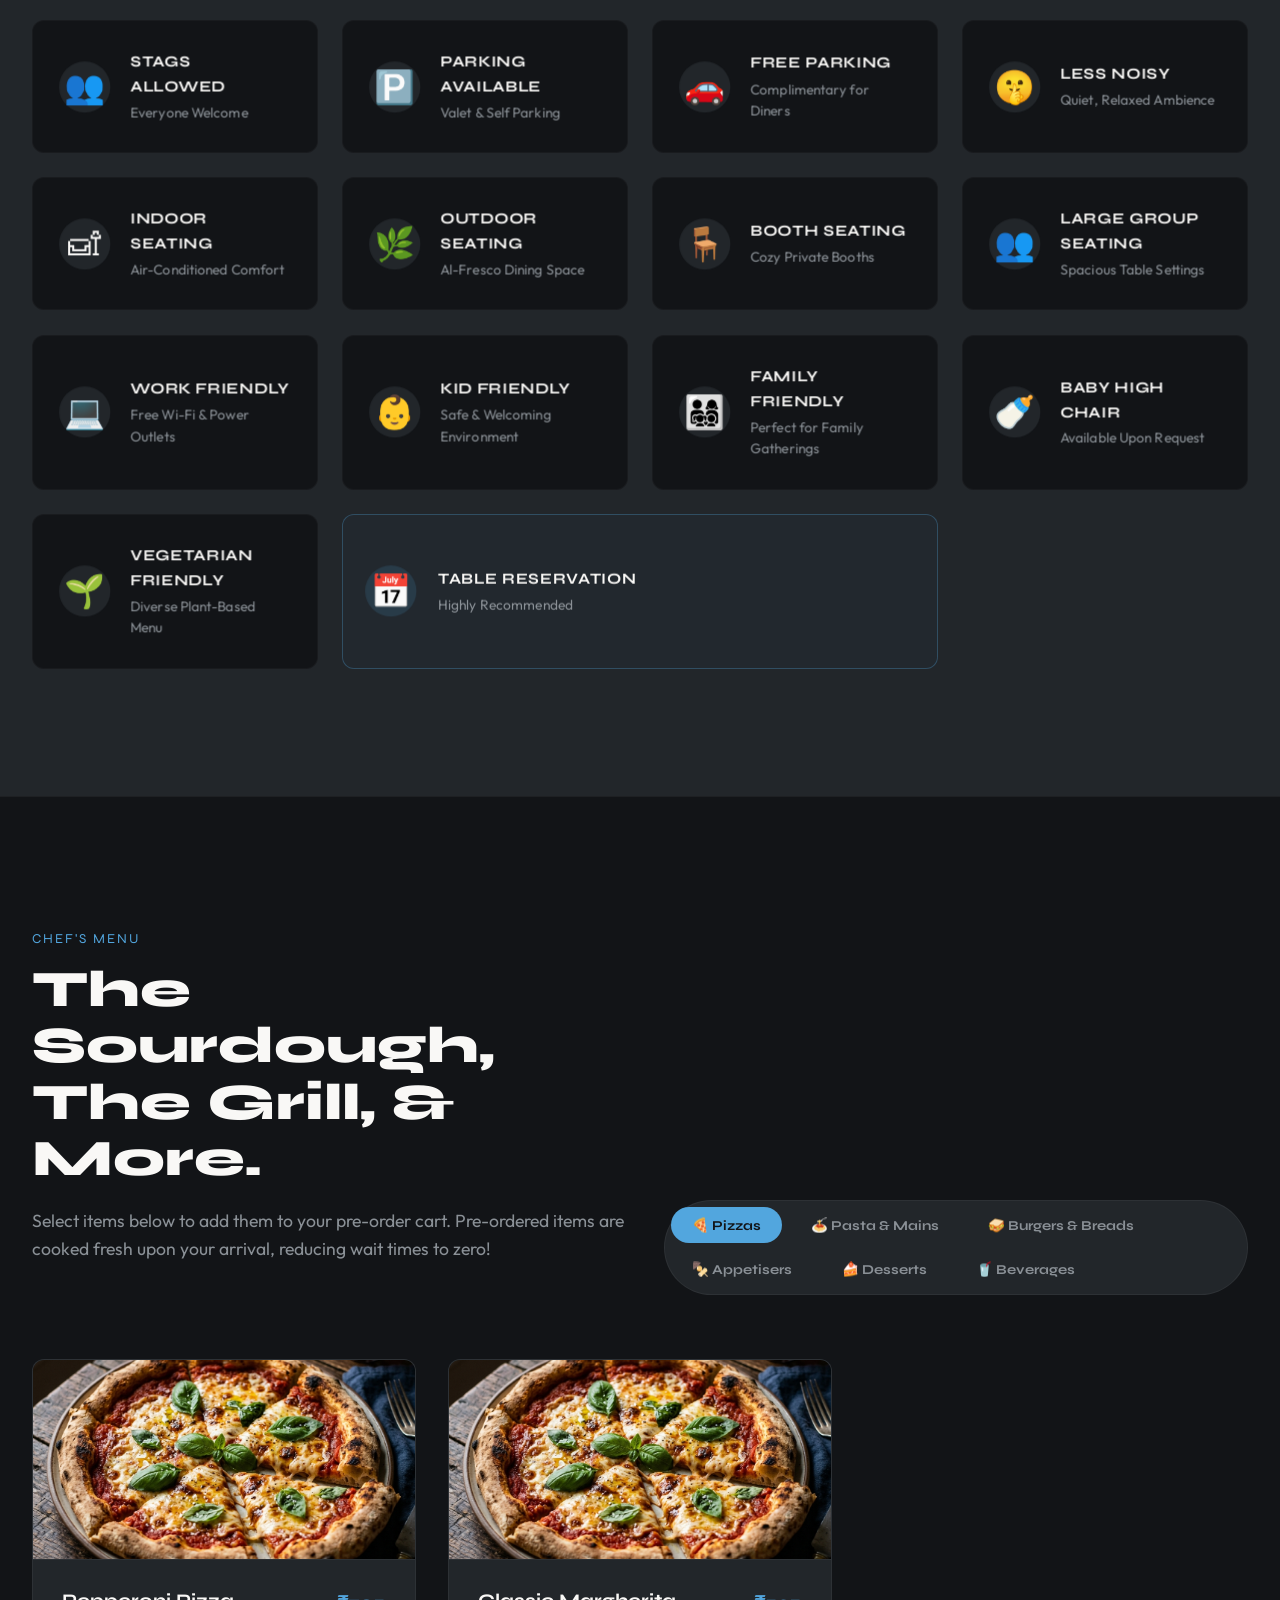
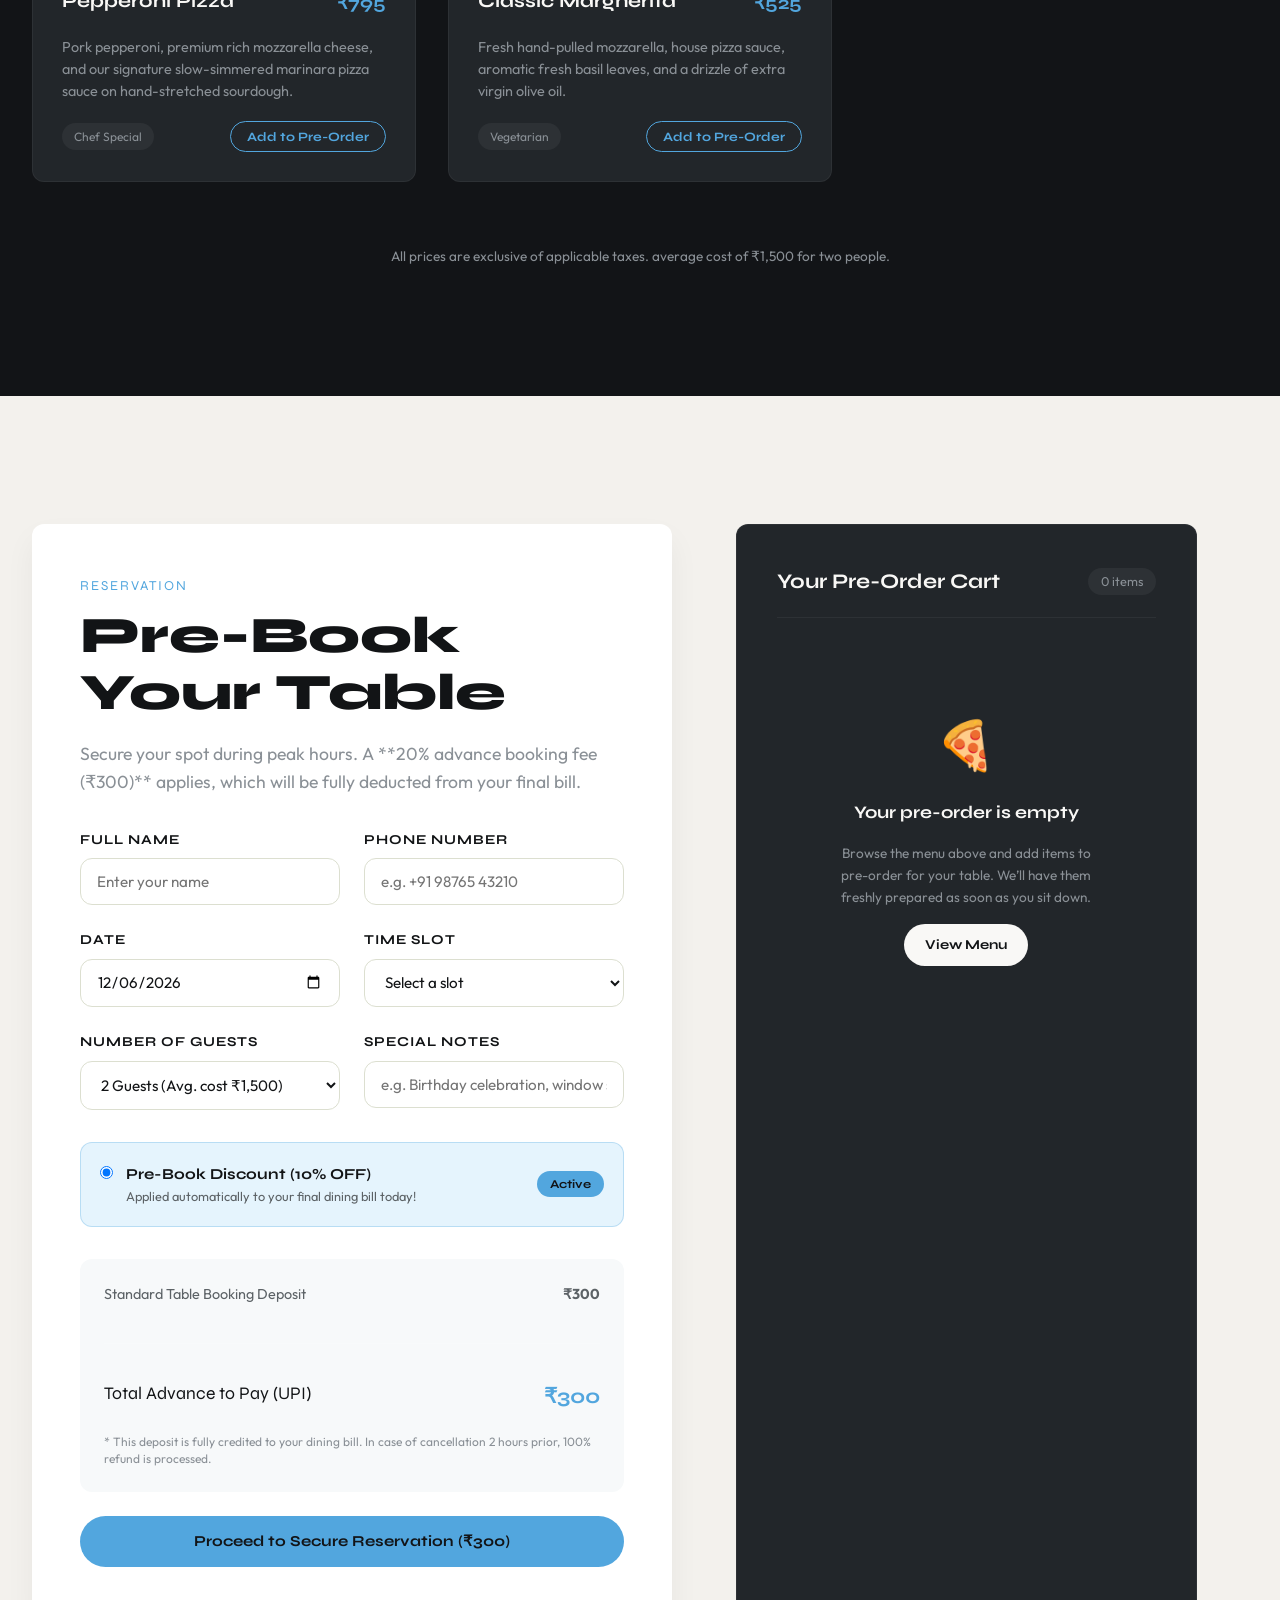
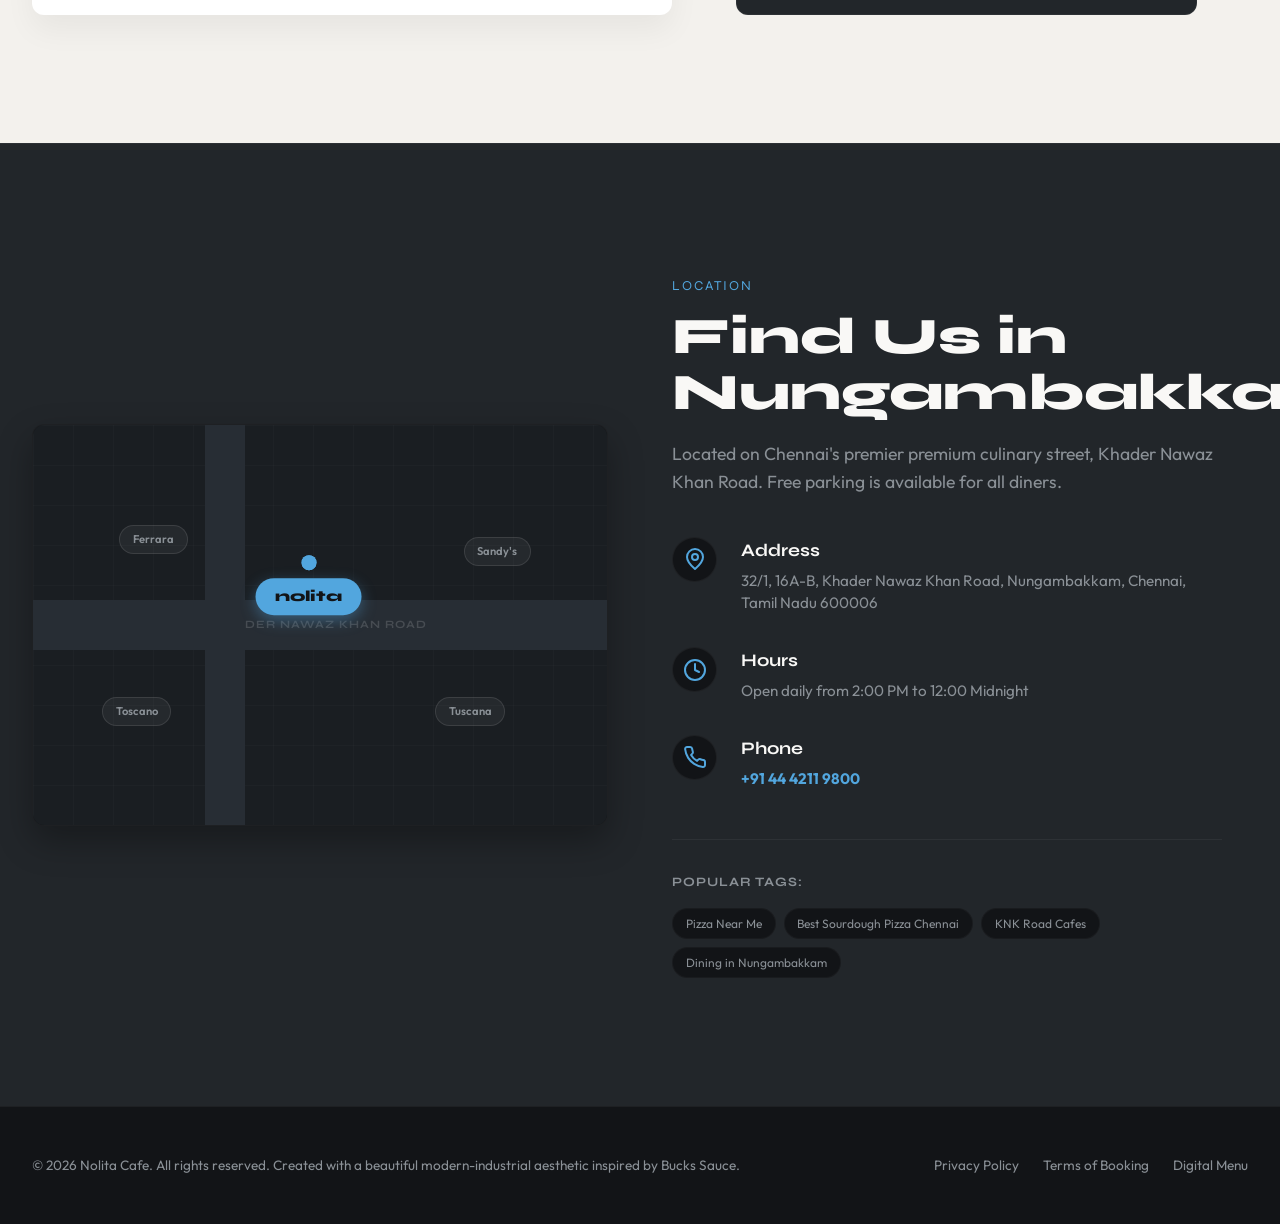
==== commit 08340358: "fix: resolve sticky promo banner recurrence issue by tracking dismissal state and removing scroll li" ====
--- a/index.html
+++ b/index.html
@@ -20,7 +20,7 @@
   <link href="https://fonts.googleapis.com/css2?family=Outfit:wght@300;400;500;600;700&family=Syne:wght@700;800&display=swap" rel="stylesheet">
   
   <!-- CSS -->
-  <link rel="stylesheet" href="style.css?v=37">
+  <link rel="stylesheet" href="style.css?v=38">
   
   <!-- GSAP for Smooth Animations -->
   <script src="https://cdnjs.cloudflare.com/ajax/libs/gsap/3.12.2/gsap.min.js"></script>
@@ -1188,6 +1188,6 @@
   </div>
 
   <!-- Javascript -->
-  <script src="app.js?v=37"></script>
+  <script src="app.js?v=38"></script>
 </body>
 </html>
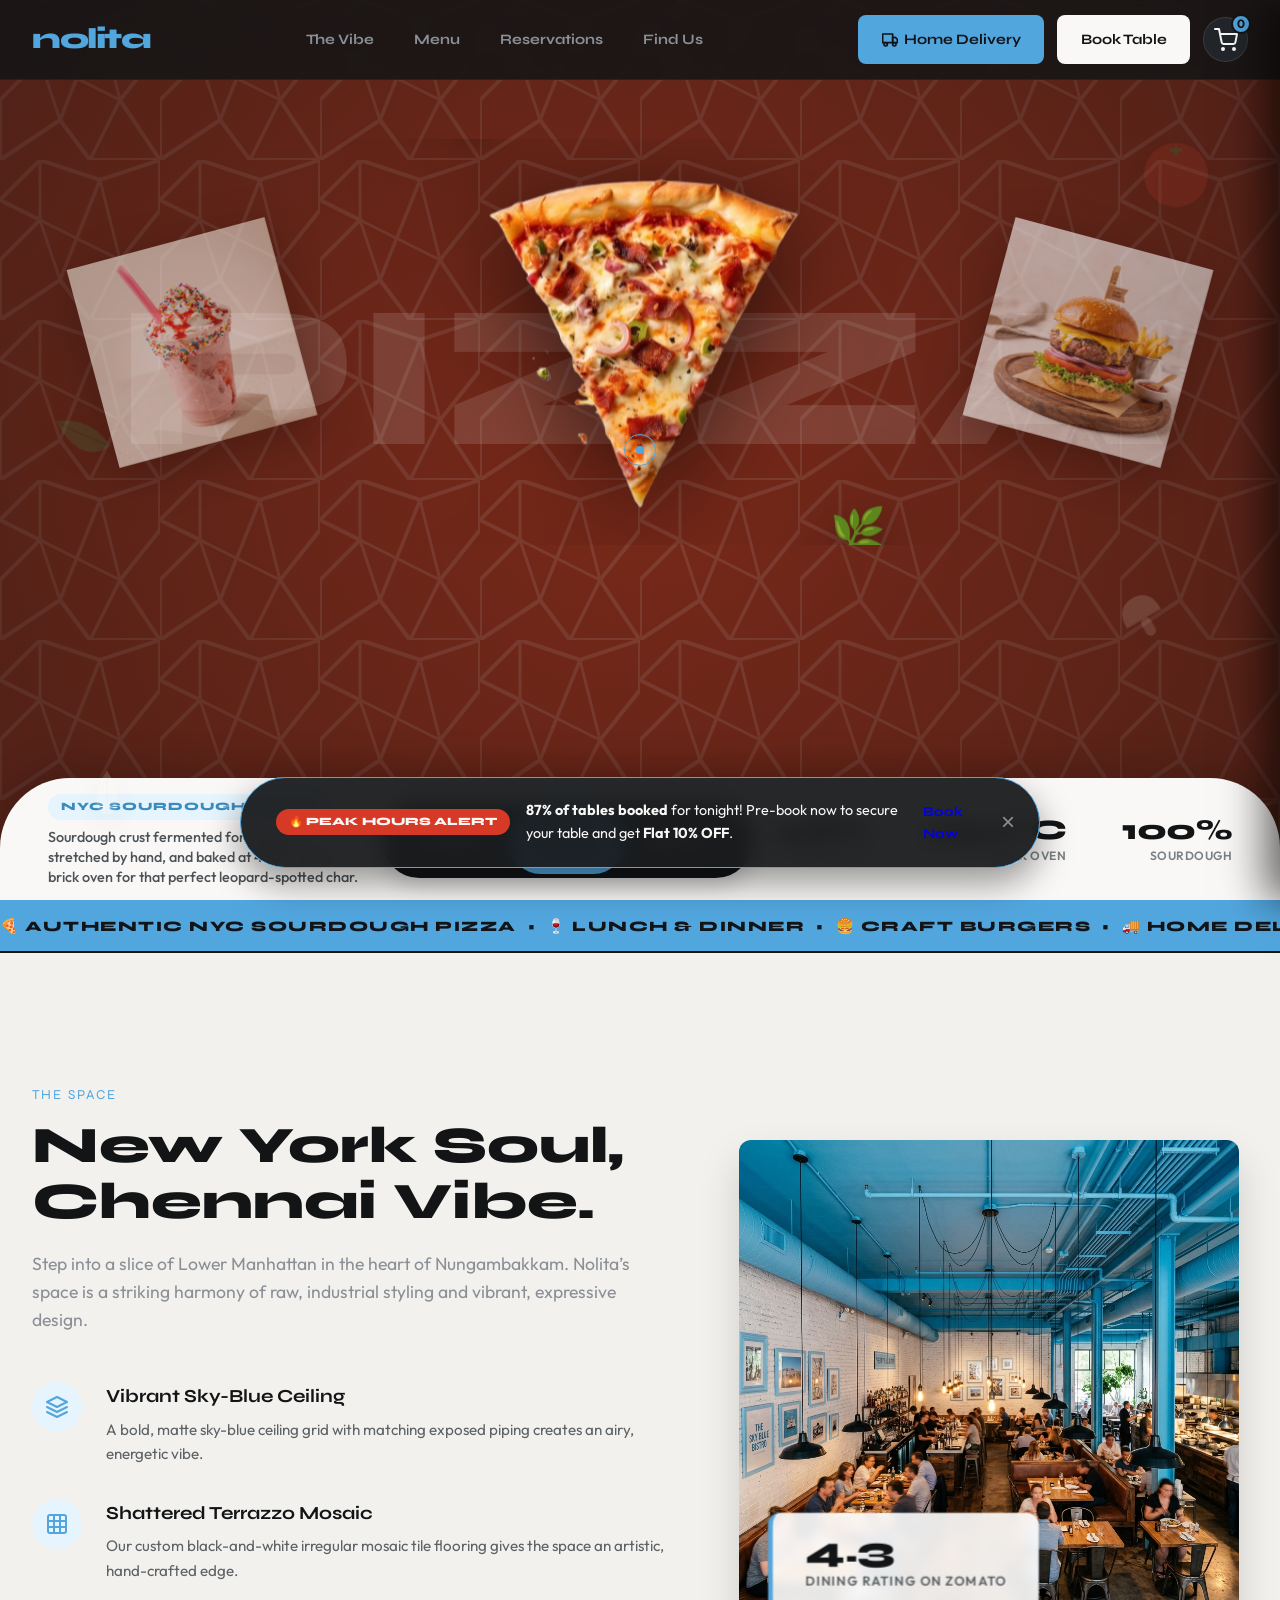
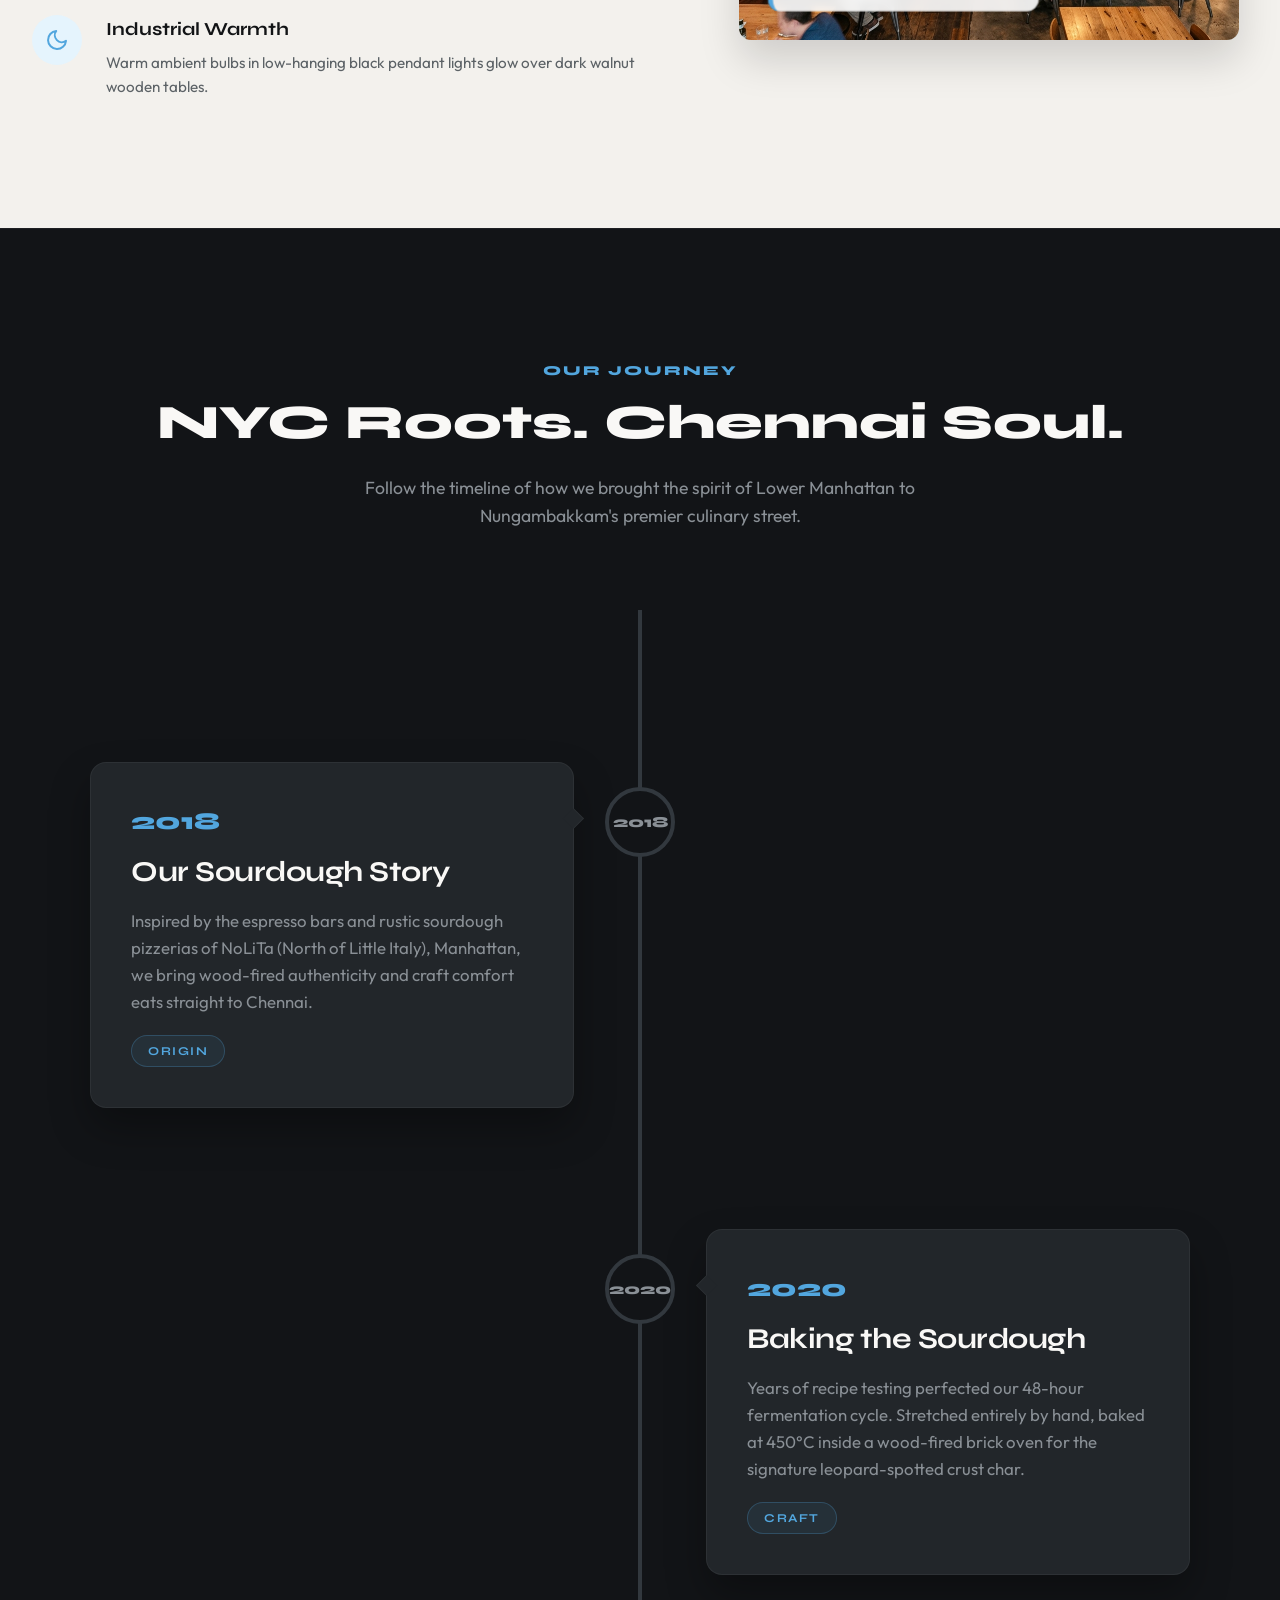
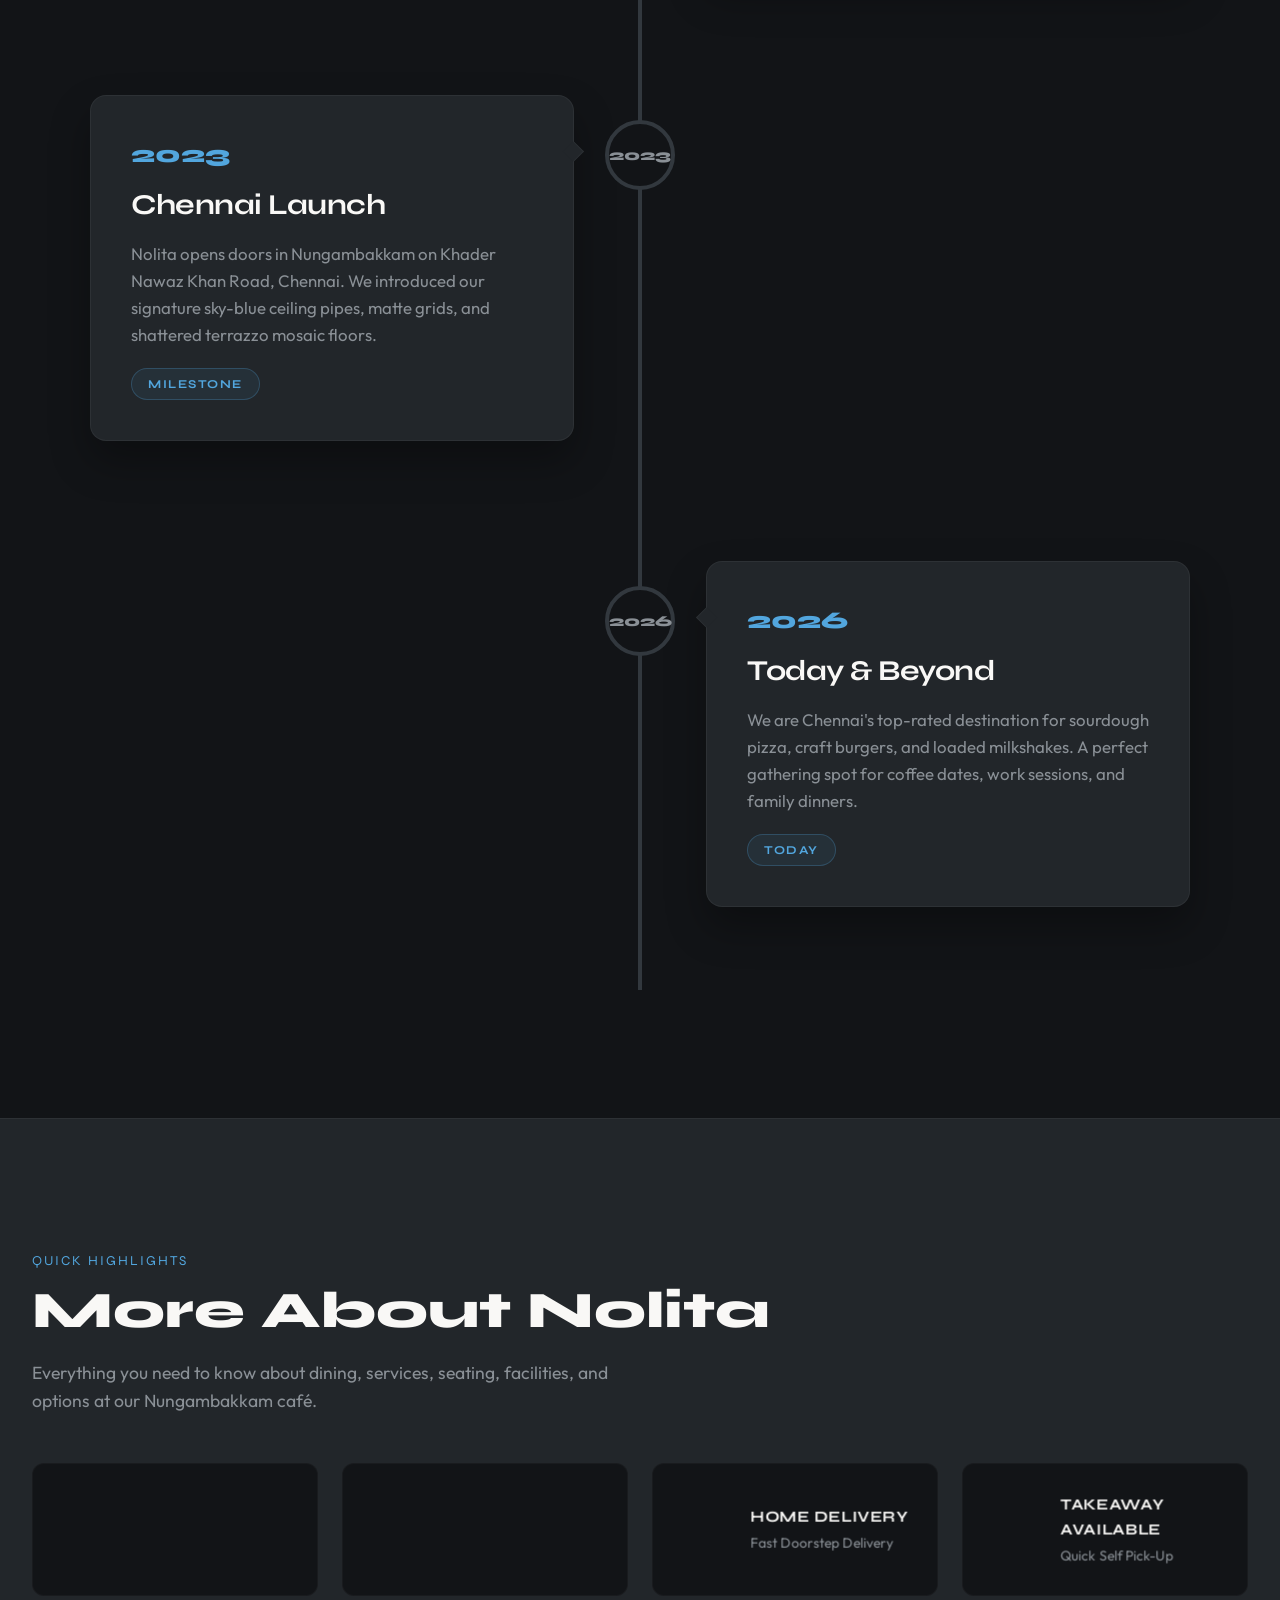
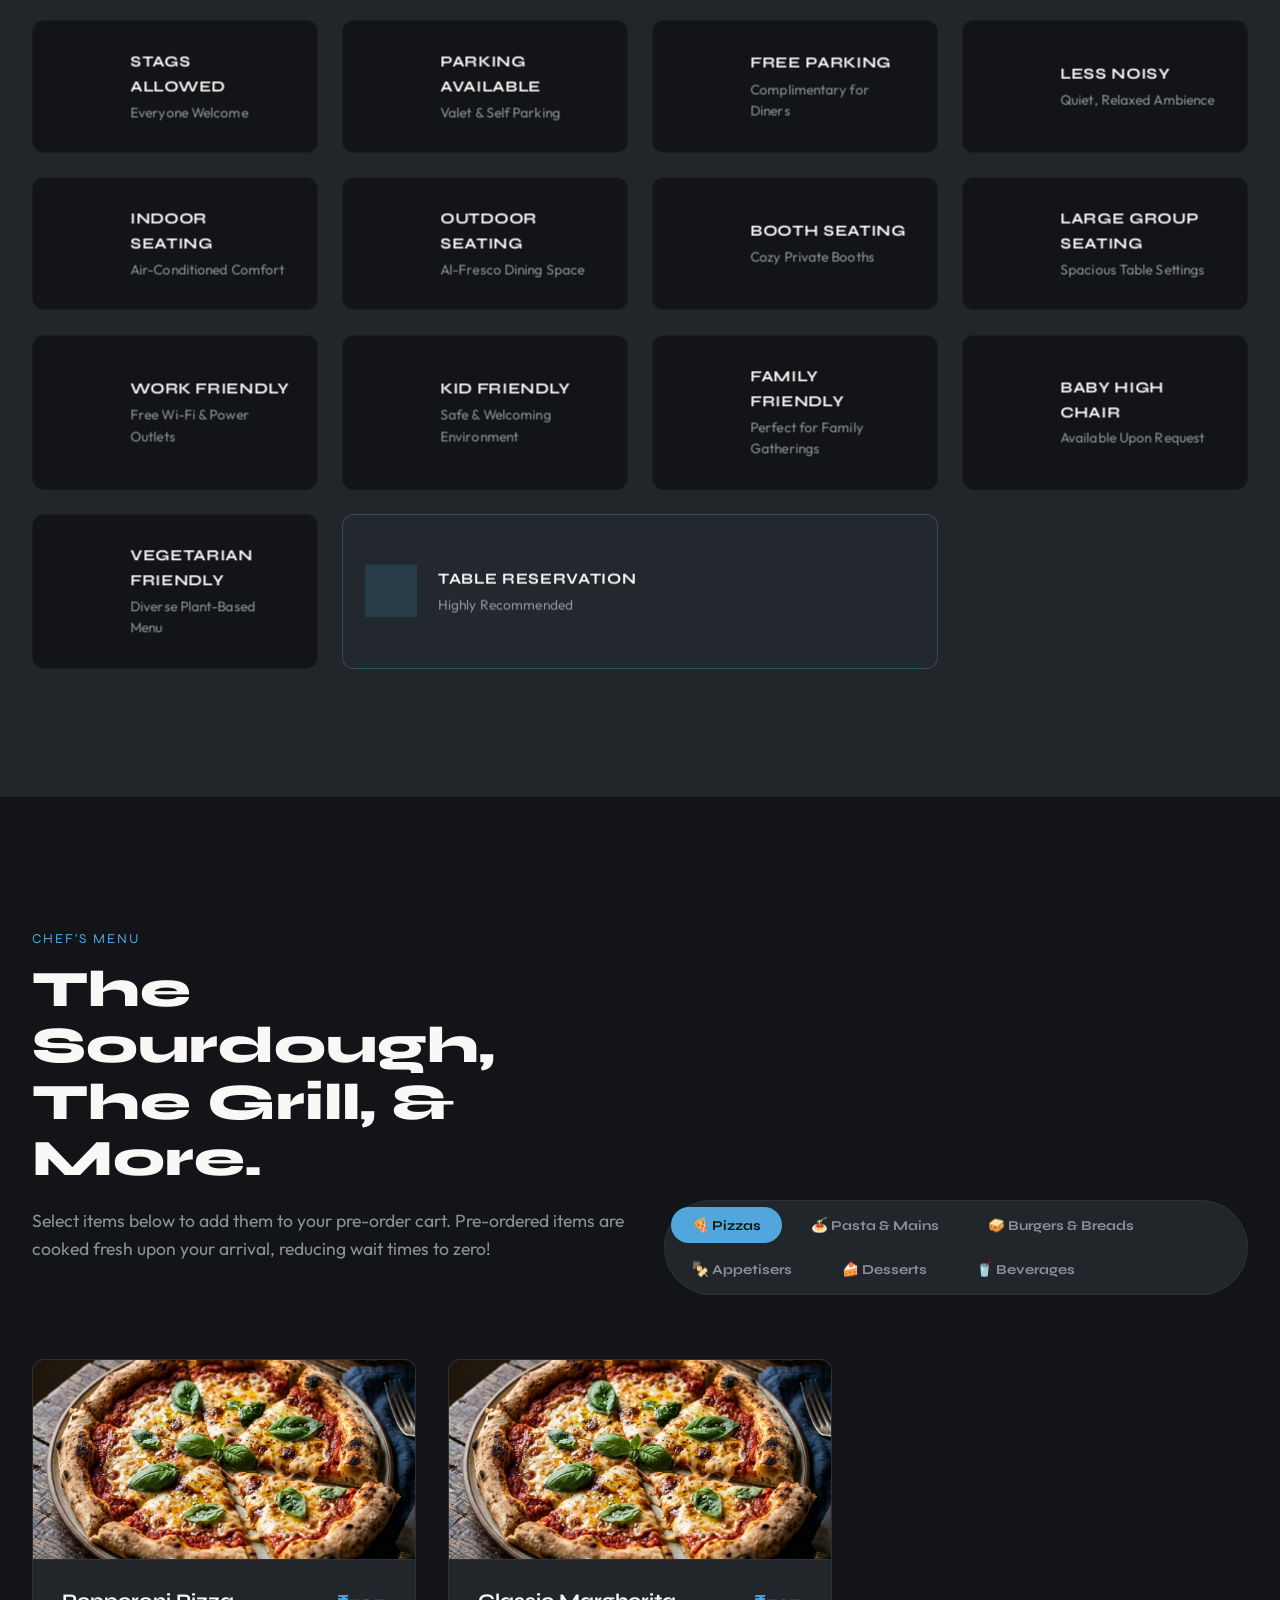
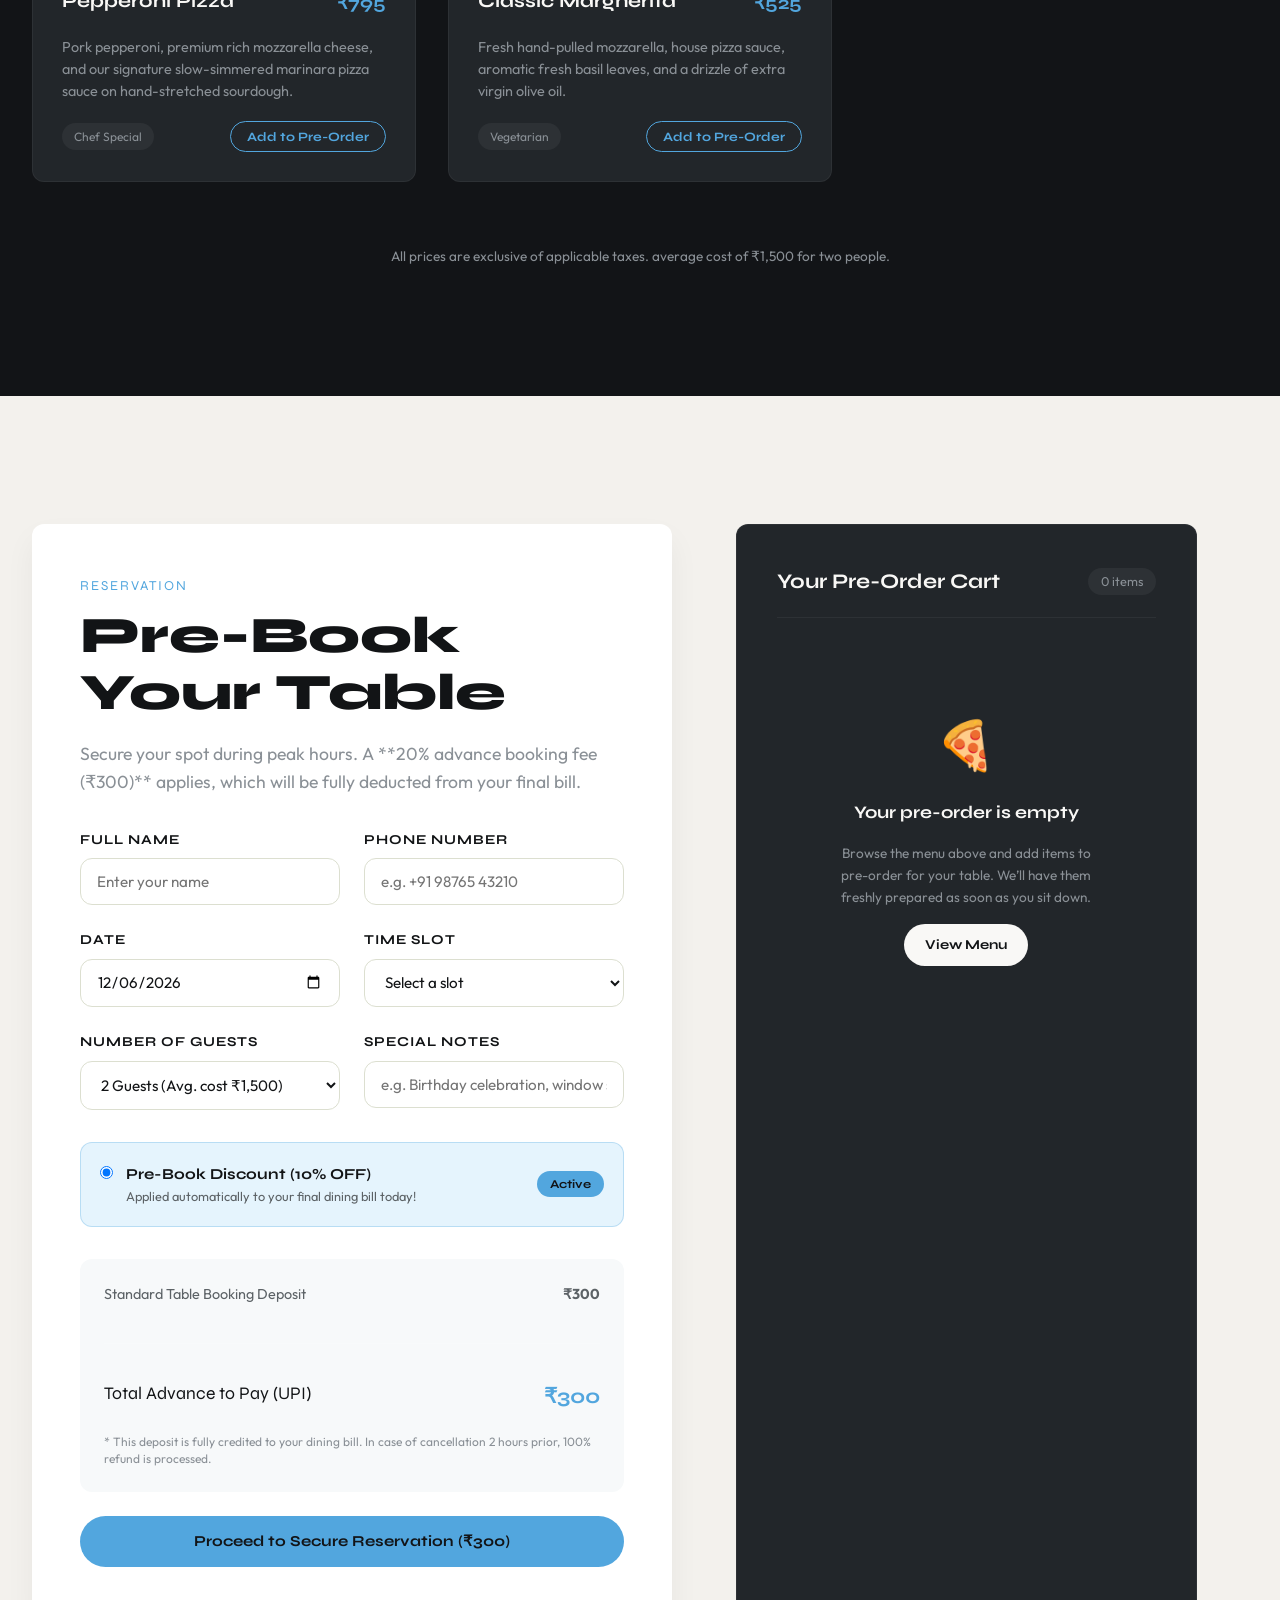
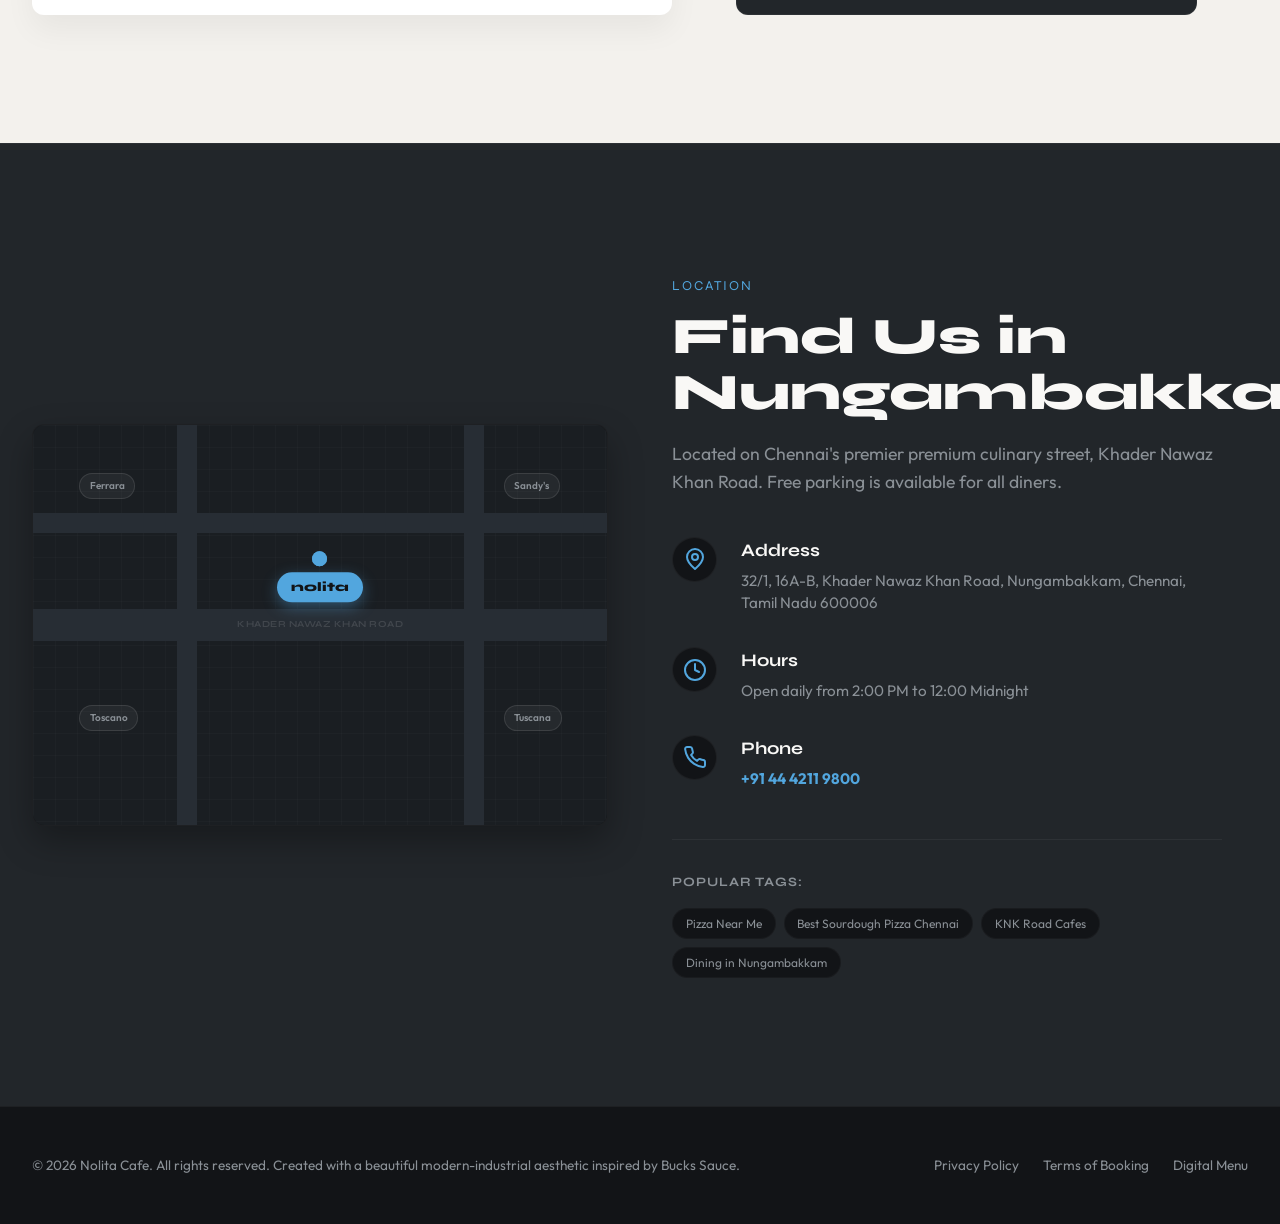
==== commit 535a8e77: "fix: zoom out stylized find us map section by reducing road sizes, marker sizes, grid cells and addi" ====
--- a/index.html
+++ b/index.html
@@ -20,7 +20,7 @@
   <link href="https://fonts.googleapis.com/css2?family=Outfit:wght@300;400;500;600;700&family=Syne:wght@700;800&display=swap" rel="stylesheet">
   
   <!-- CSS -->
-  <link rel="stylesheet" href="style.css?v=38">
+  <link rel="stylesheet" href="style.css?v=39">
   
   <!-- GSAP for Smooth Animations -->
   <script src="https://cdnjs.cloudflare.com/ajax/libs/gsap/3.12.2/gsap.min.js"></script>
@@ -937,7 +937,9 @@
               <div class="map-road road-knk">
                 <span>Khader Nawaz Khan Road</span>
               </div>
-              <div class="map-road road-sub"></div>
+              <div class="map-road road-sub-1"></div>
+              <div class="map-road road-sub-2"></div>
+              <div class="map-road road-parallel"></div>
               <!-- Landmark markers -->
               <div class="map-marker landmark ferrara">Ferrara</div>
               <div class="map-marker landmark toscano">Toscano</div>
@@ -1188,6 +1190,6 @@
   </div>
 
   <!-- Javascript -->
-  <script src="app.js?v=38"></script>
+  <script src="app.js?v=39"></script>
 </body>
 </html>
--- a/style.css
+++ b/style.css
@@ -1739,7 +1739,7 @@
   background-image: 
     linear-gradient(rgba(255, 255, 255, 0.02) 1px, transparent 1px),
     linear-gradient(90deg, rgba(255, 255, 255, 0.02) 1px, transparent 1px);
-  background-size: 40px 40px;
+  background-size: 22px 22px; /* Zoomed out from 40px */
 }
 
 .map-road {
@@ -1748,33 +1748,51 @@
   display: flex;
   align-items: center;
   justify-content: center;
-  color: rgba(255, 255, 255, 0.15);
-  font-family: var(--font-headings);
-  font-size: 0.7rem;
+  color: rgba(255, 255, 255, 0.12);
+  font-family: var(--font-headings);
+  font-size: 0.58rem; /* Zoomed out from 0.7rem */
   font-weight: 700;
   text-transform: uppercase;
-  letter-spacing: 1px;
+  letter-spacing: 0.5px;
 }
 
 .road-knk {
   width: 100%;
-  height: 50px;
+  height: 32px; /* Zoomed out from 50px */
   top: 50%;
   transform: translateY(-50%);
 }
 
-.road-sub {
-  width: 40px;
+.road-sub-1 {
+  position: absolute;
+  background-color: #272d34;
+  width: 20px; /* Zoomed out from 40px */
   height: 100%;
-  left: 30%;
+  left: 25%;
+}
+
+.road-sub-2 {
+  position: absolute;
+  background-color: #272d34;
+  width: 20px;
+  height: 100%;
+  left: 75%;
+}
+
+.road-parallel {
+  position: absolute;
+  background-color: #272d34;
+  width: 100%;
+  height: 20px;
+  top: 22%;
 }
 
 .map-marker {
   position: absolute;
-  padding: 0.3rem 0.8rem;
+  padding: 0.25rem 0.6rem; /* Zoomed out from 0.3rem 0.8rem */
   border-radius: 50px;
   font-family: var(--font-body);
-  font-size: 0.7rem;
+  font-size: 0.62rem; /* Zoomed out from 0.7rem */
   font-weight: 600;
 }
 
@@ -1784,19 +1802,19 @@
   color: var(--clr-text-muted);
 }
 
-.ferrara { top: 25%; left: 15%; }
-.toscano { top: 68%; left: 12%; }
-.sandys { top: 28%; left: 75%; }
-.tuscana { top: 68%; left: 70%; }
+.ferrara { top: 12%; left: 8%; }
+.toscano { top: 70%; left: 8%; }
+.sandys { top: 12%; left: 82%; }
+.tuscana { top: 70%; left: 82%; }
 
 .nolita-star {
-  top: 40%;
-  left: 48%;
+  top: 38%; /* Adjusted for the narrower road */
+  left: 50%;
   transform: translate(-50%, -50%);
   display: flex;
   flex-direction: column;
   align-items: center;
-  gap: 0.5rem;
+  gap: 0.4rem;
   z-index: 10;
 }
 
@@ -1804,10 +1822,10 @@
   font-family: var(--font-headings);
   background-color: var(--clr-blue);
   color: var(--clr-charcoal);
-  font-size: 0.95rem;
+  font-size: 0.8rem; /* Zoomed out from 0.95rem */
   font-weight: 800;
   text-transform: lowercase;
-  padding: 0.4rem 1.2rem;
+  padding: 0.3rem 0.9rem; /* Zoomed out from 0.4rem 1.2rem */
   border-radius: 50px;
   box-shadow: 0 5px 15px rgba(82, 166, 222, 0.4);
 }
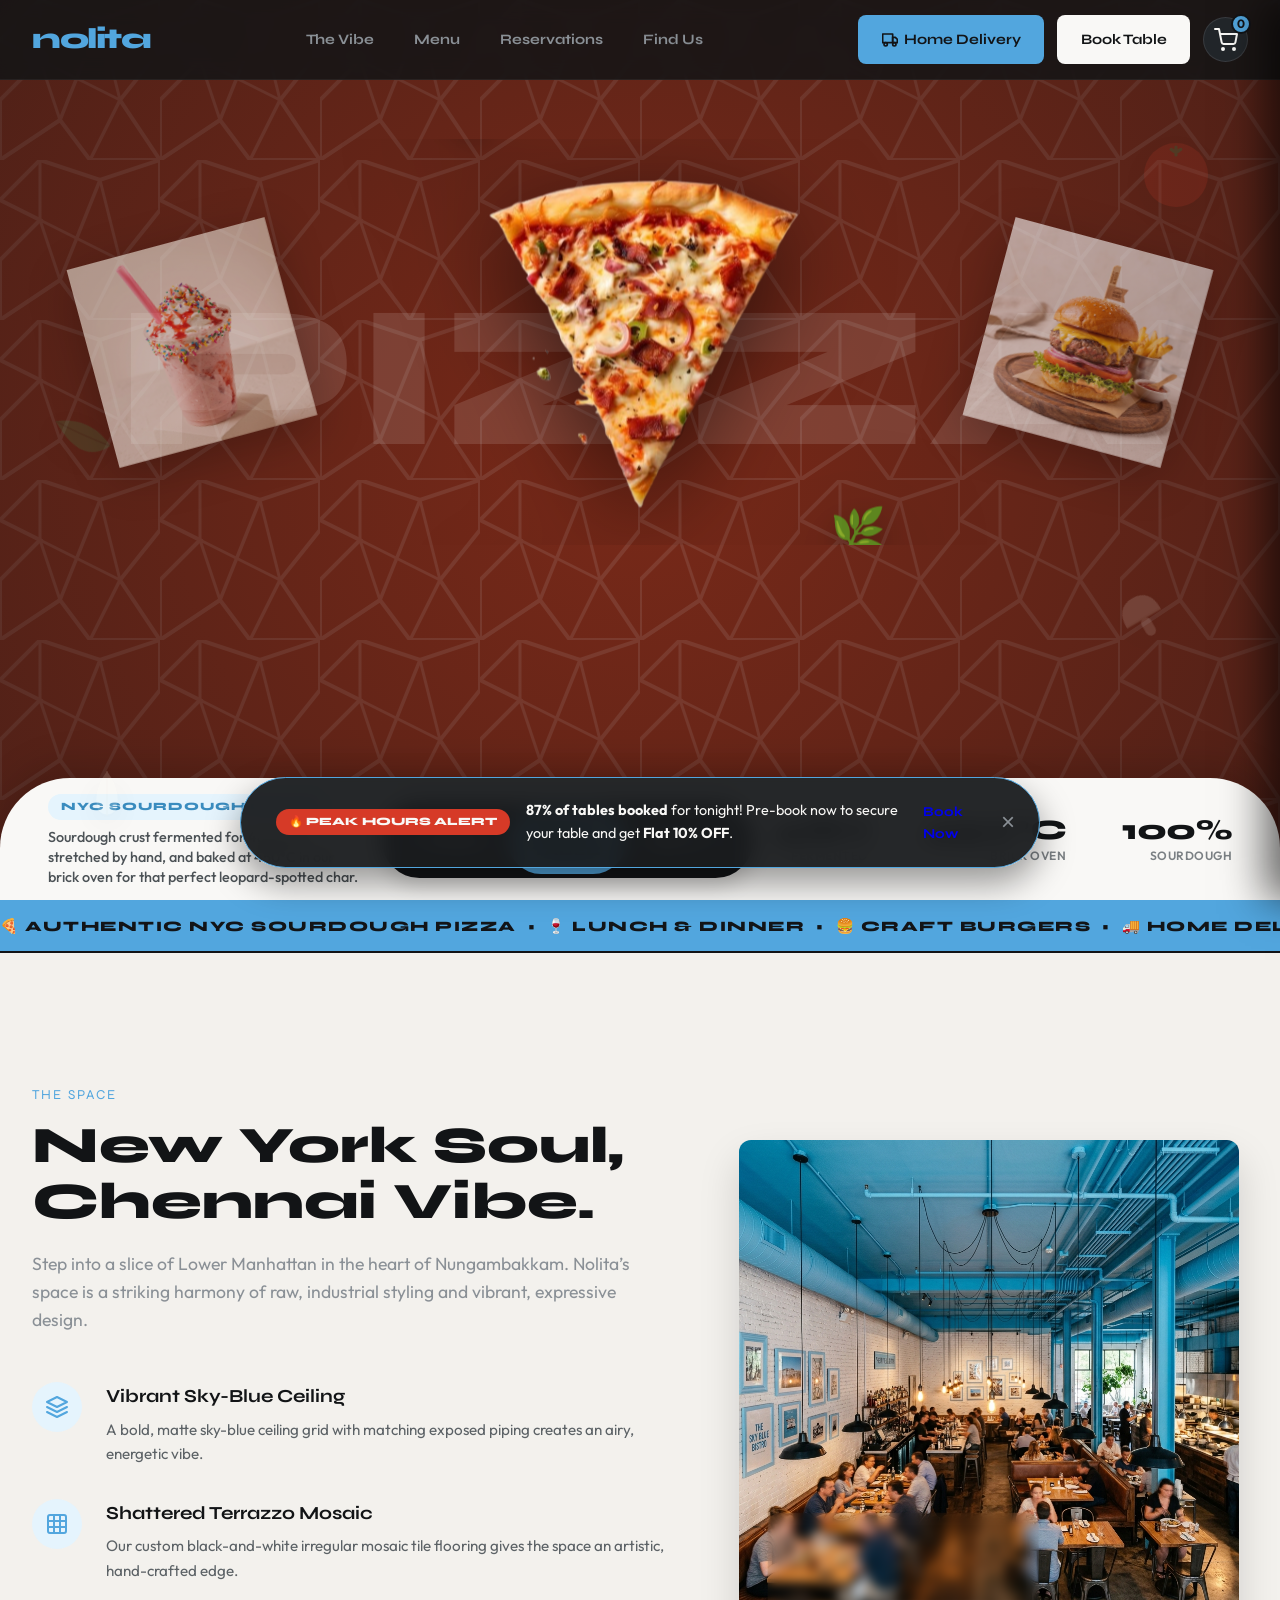
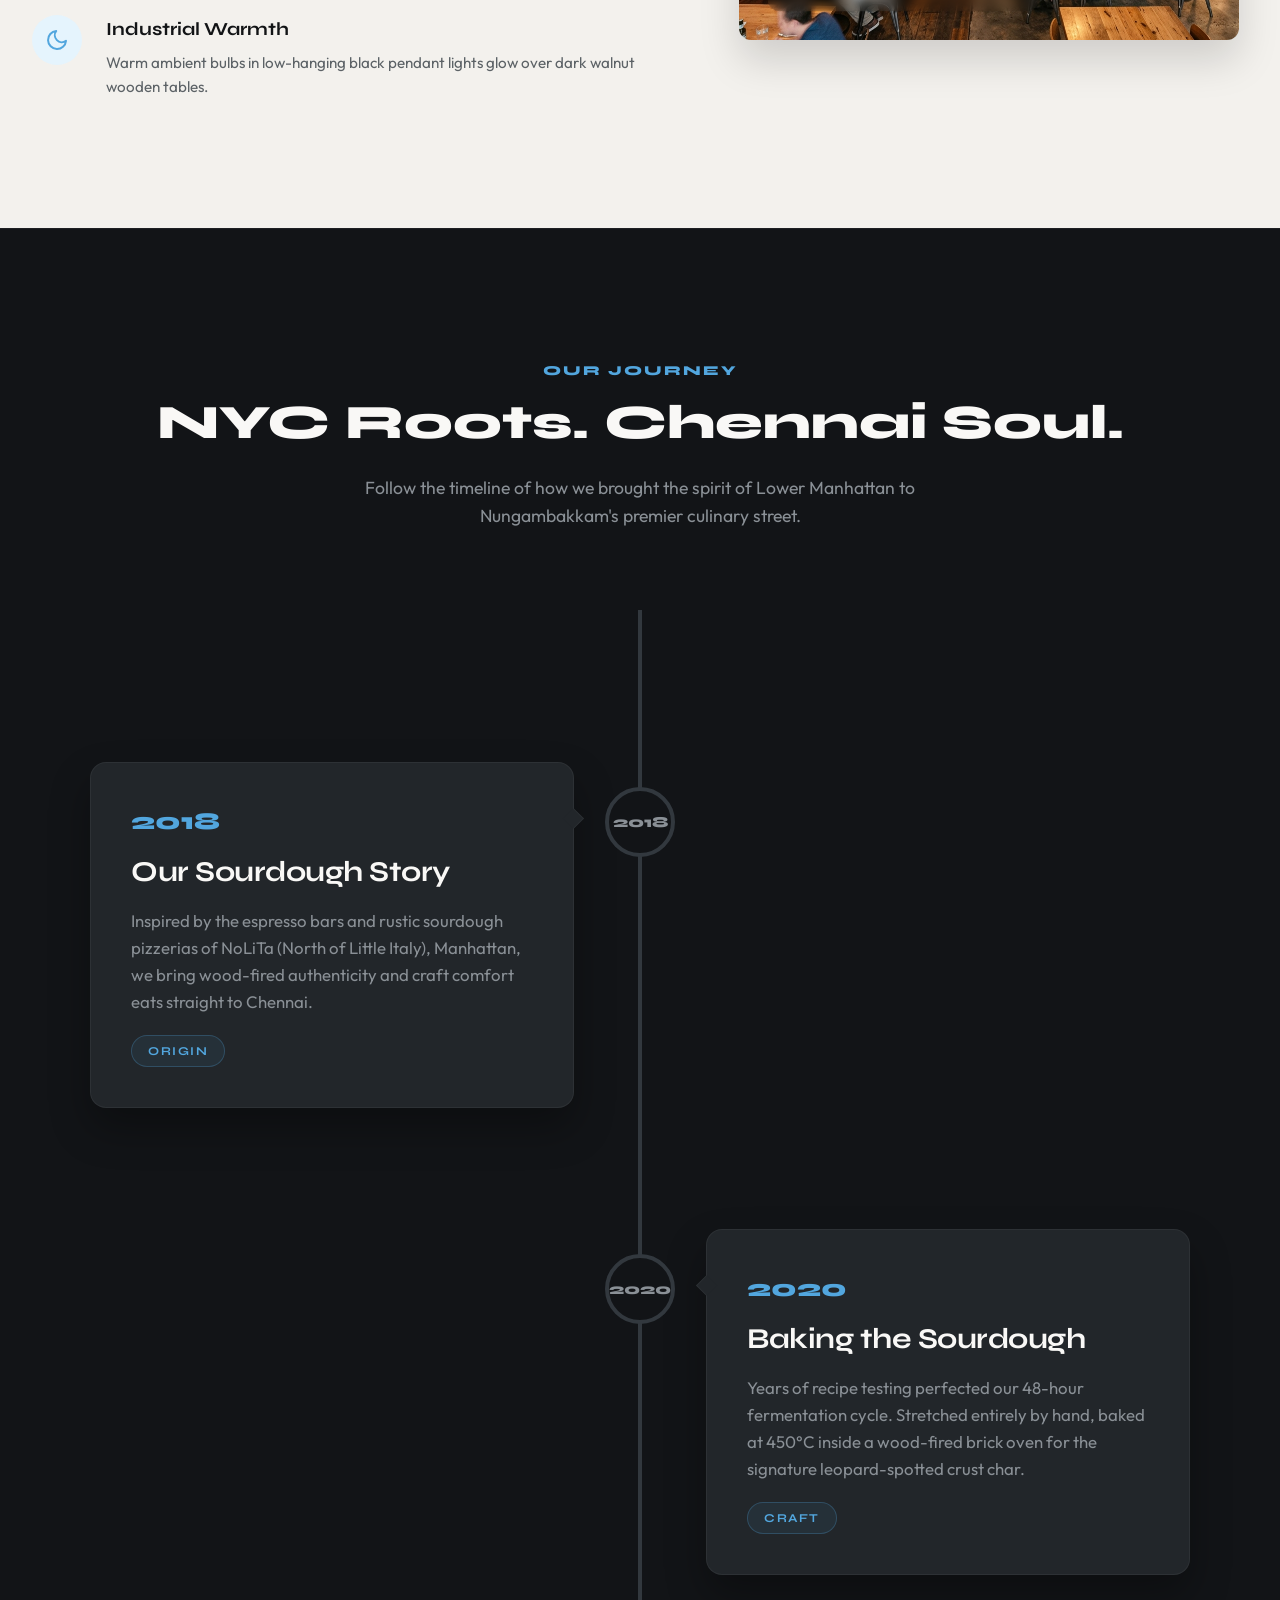
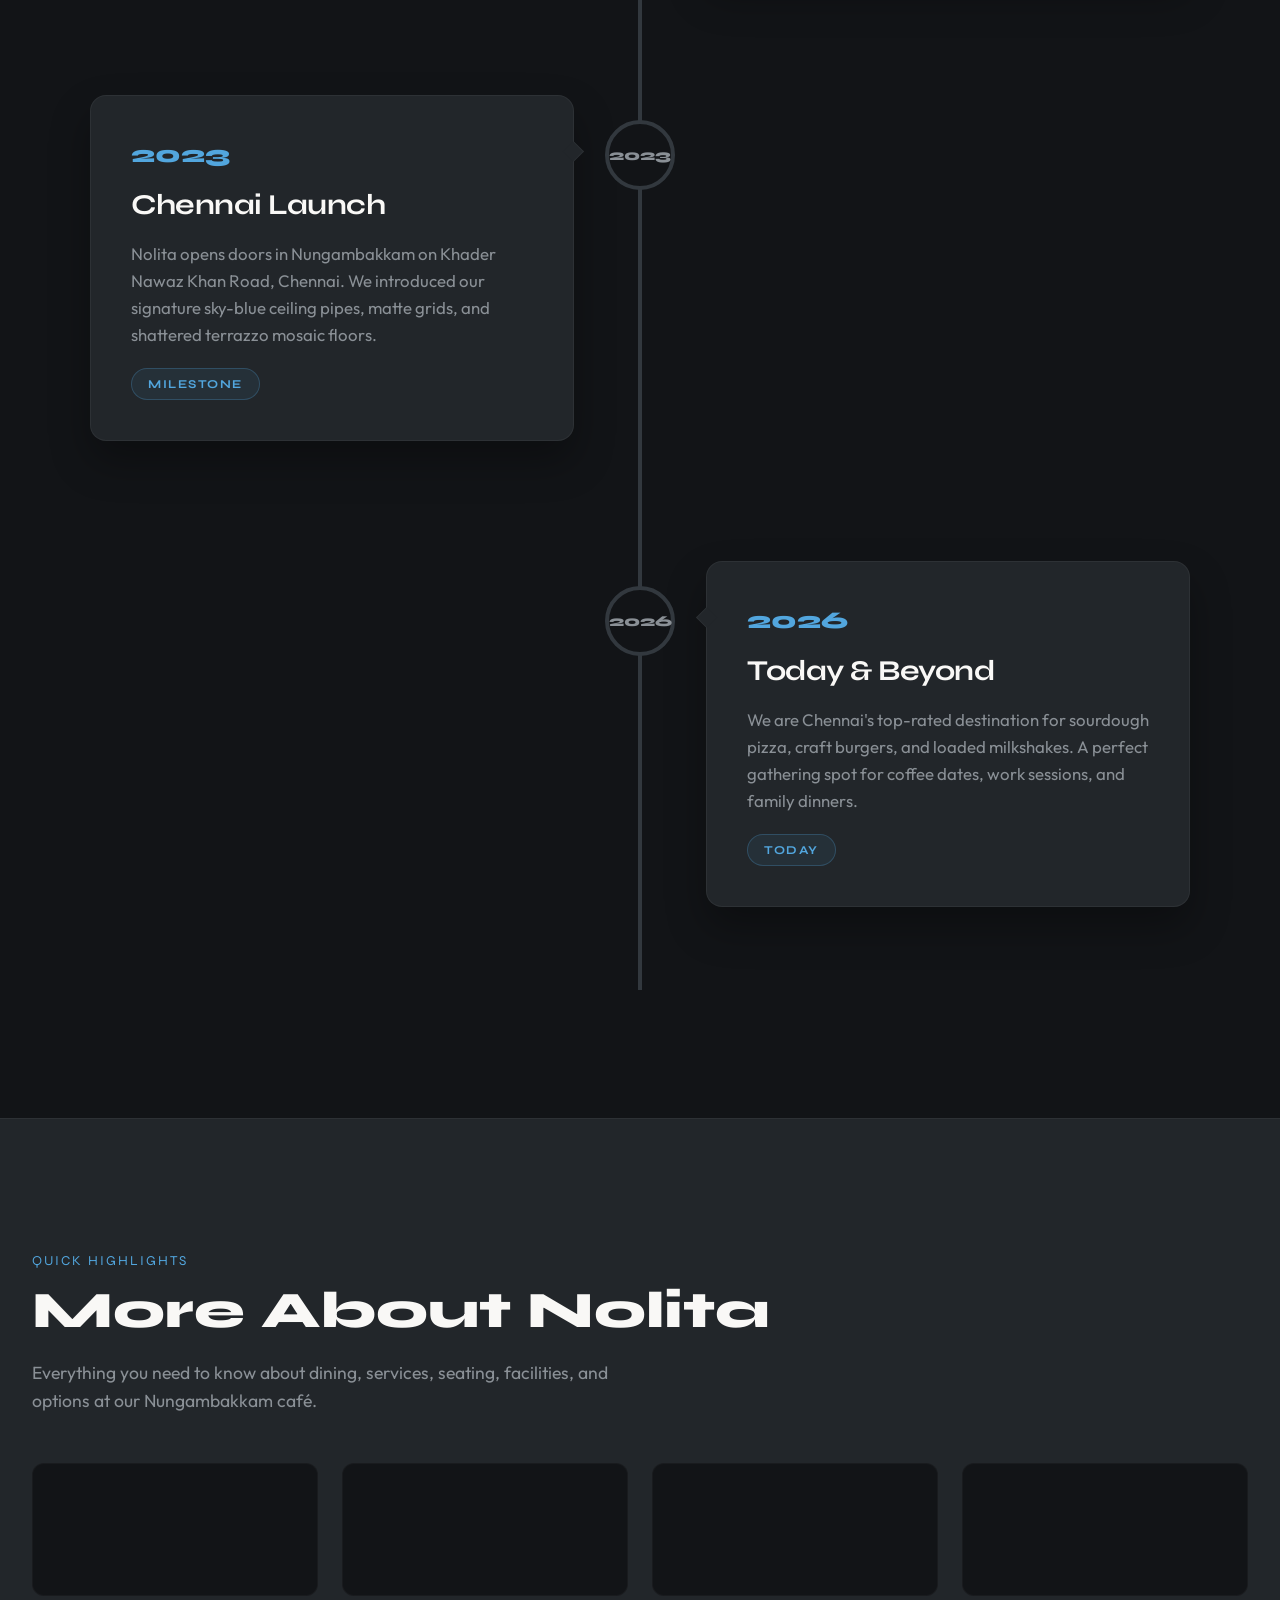
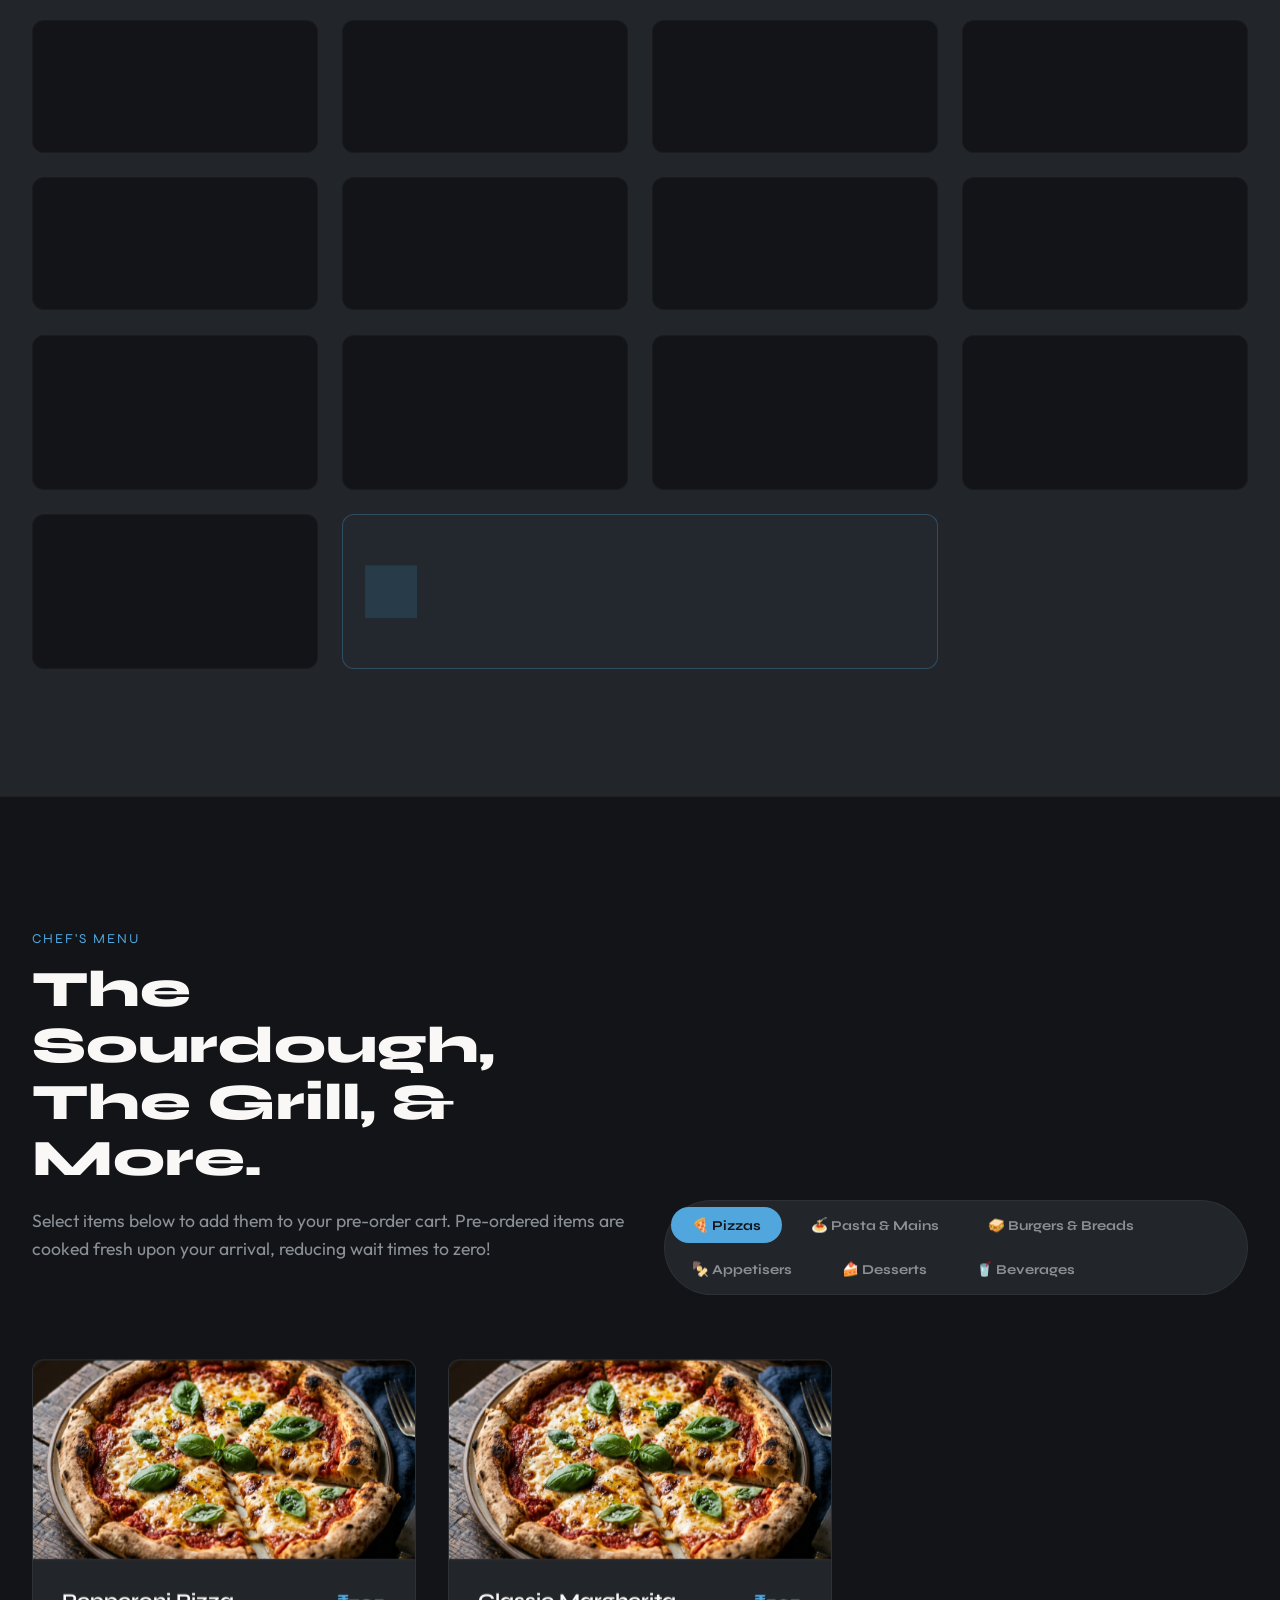
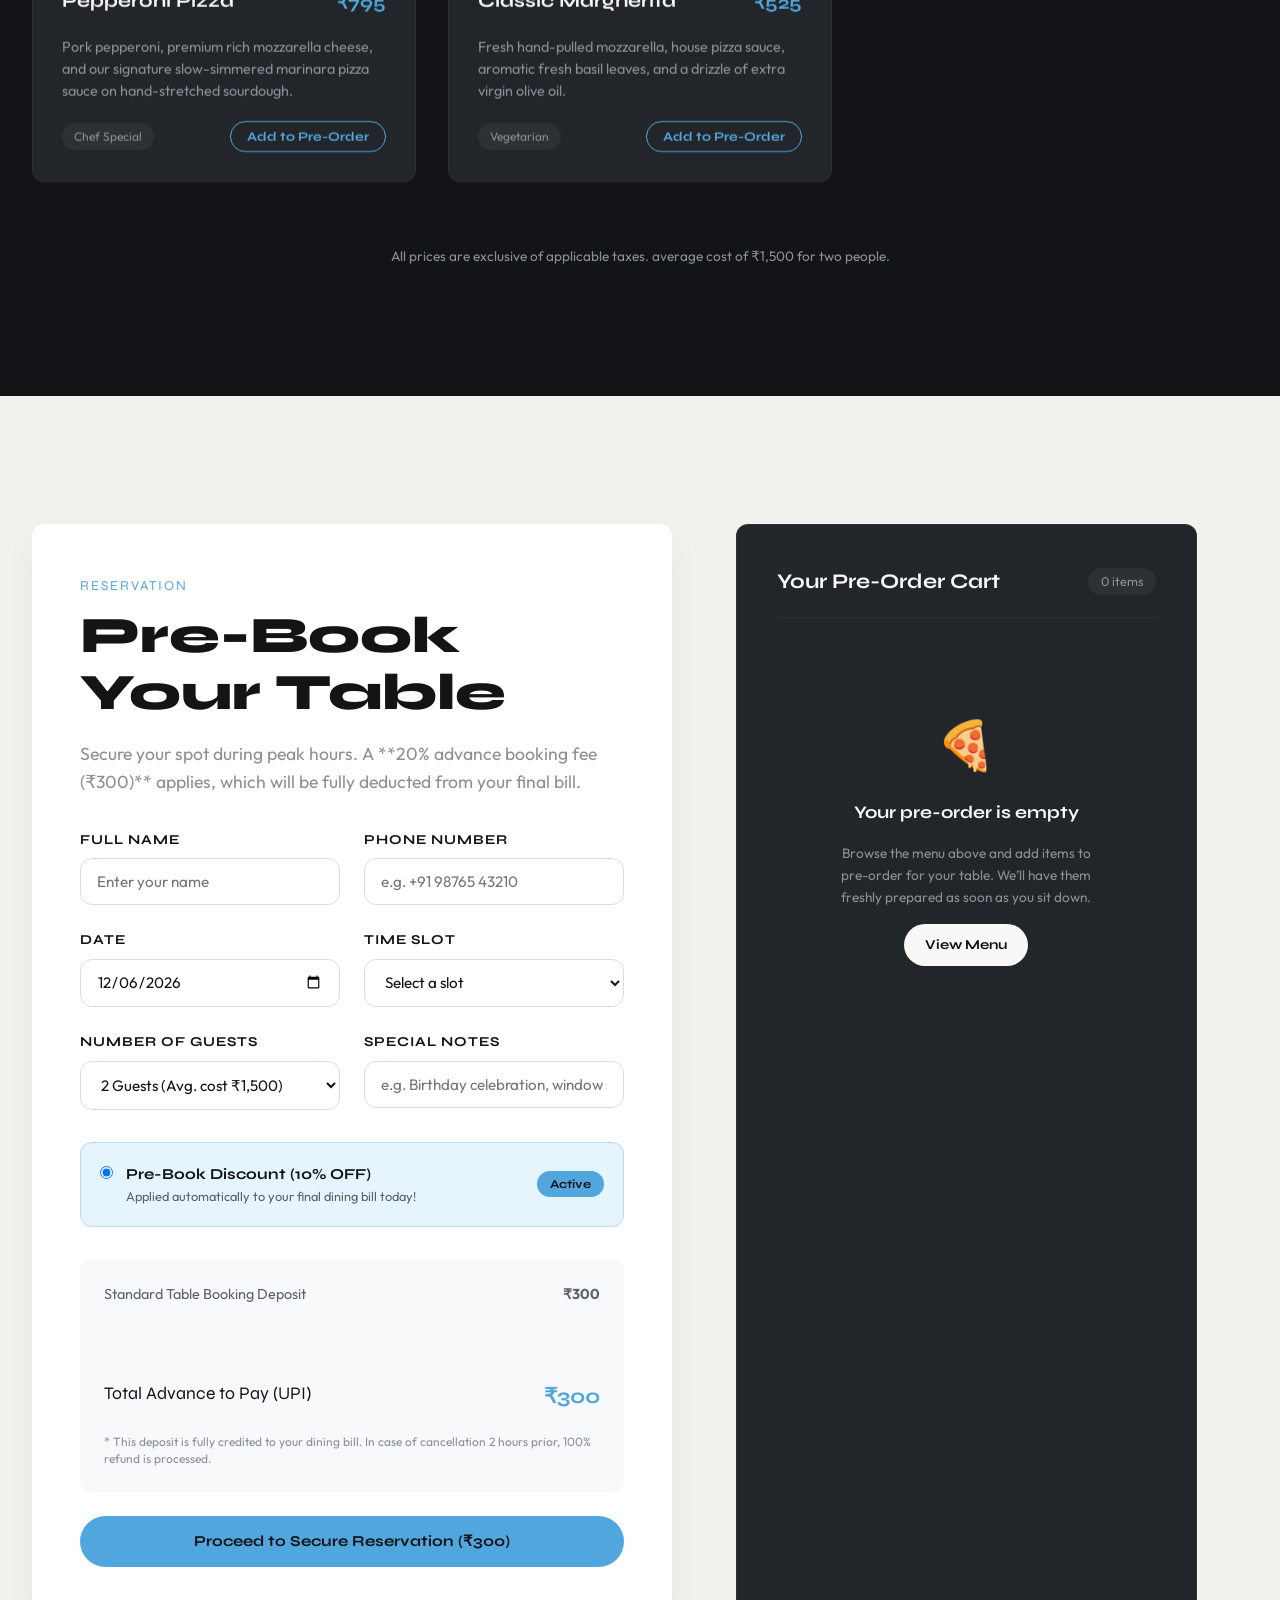
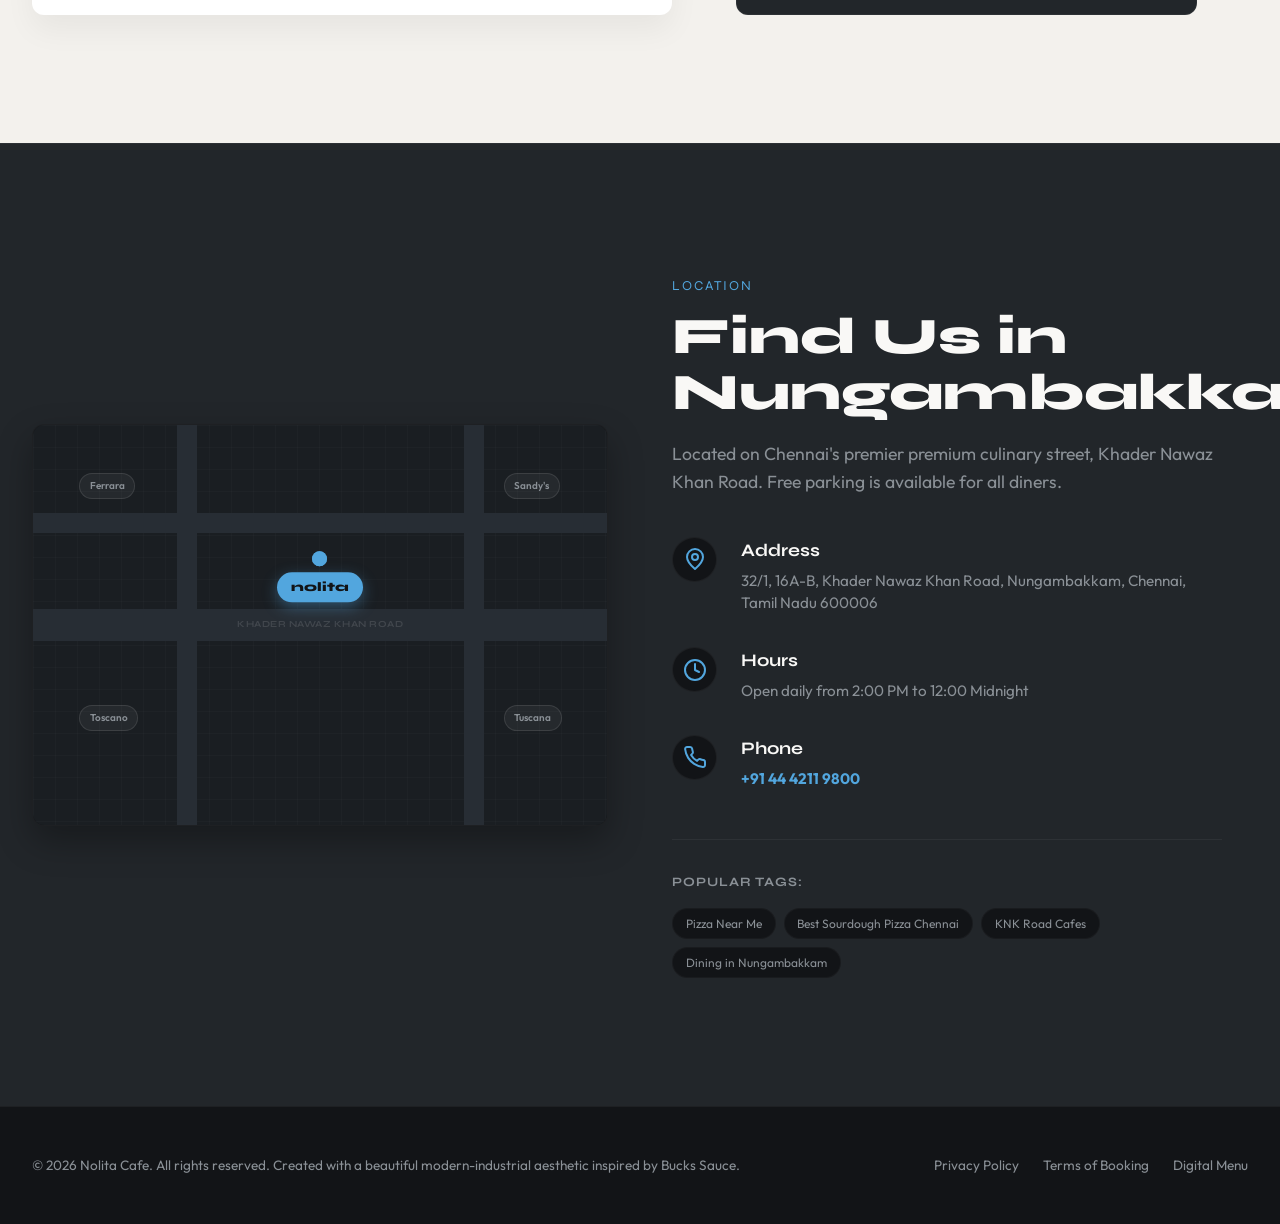
==== commit e2910073: "feat: implement premium mobile parity for custom cursor, 3d tilt, magnetic buttons, and mascot track" ====
--- a/index.html
+++ b/index.html
@@ -1190,6 +1190,6 @@
   </div>
 
   <!-- Javascript -->
-  <script src="app.js?v=39"></script>
+  <script src="app.js?v=40"></script>
 </body>
 </html>
--- a/style.css
+++ b/style.css
@@ -2875,18 +2875,7 @@
   will-change: transform;
 }
 
-/* 5. Mobile overrides */
-@media (max-width: 768px) {
-  .custom-cursor-dot,
-  .custom-cursor-ring {
-    display: none !important;
-  }
-  body.has-custom-cursor,
-  body.has-custom-cursor a,
-  body.has-custom-cursor button {
-    cursor: auto !important;
-  }
-}
+/* 5. Mobile overrides removed for mobile parity */
 
 
 /* ==========================================================================
@@ -3310,15 +3299,7 @@
 
 /* Responsive constraints for mobile viewports */
 @media (max-width: 768px) {
-  /* On mobile, disable follow mode position overrides and anchor at bottom right */
-  body.has-custom-cursor .nolita-mascot-container {
-    bottom: 20px;
-    right: 20px;
-    top: auto;
-    left: auto;
-    align-items: flex-end;
-    transition: transform 0.3s ease, opacity 0.3s ease;
-  }
+
   .nolita-mascot-container {
     bottom: 20px;
     right: 20px;
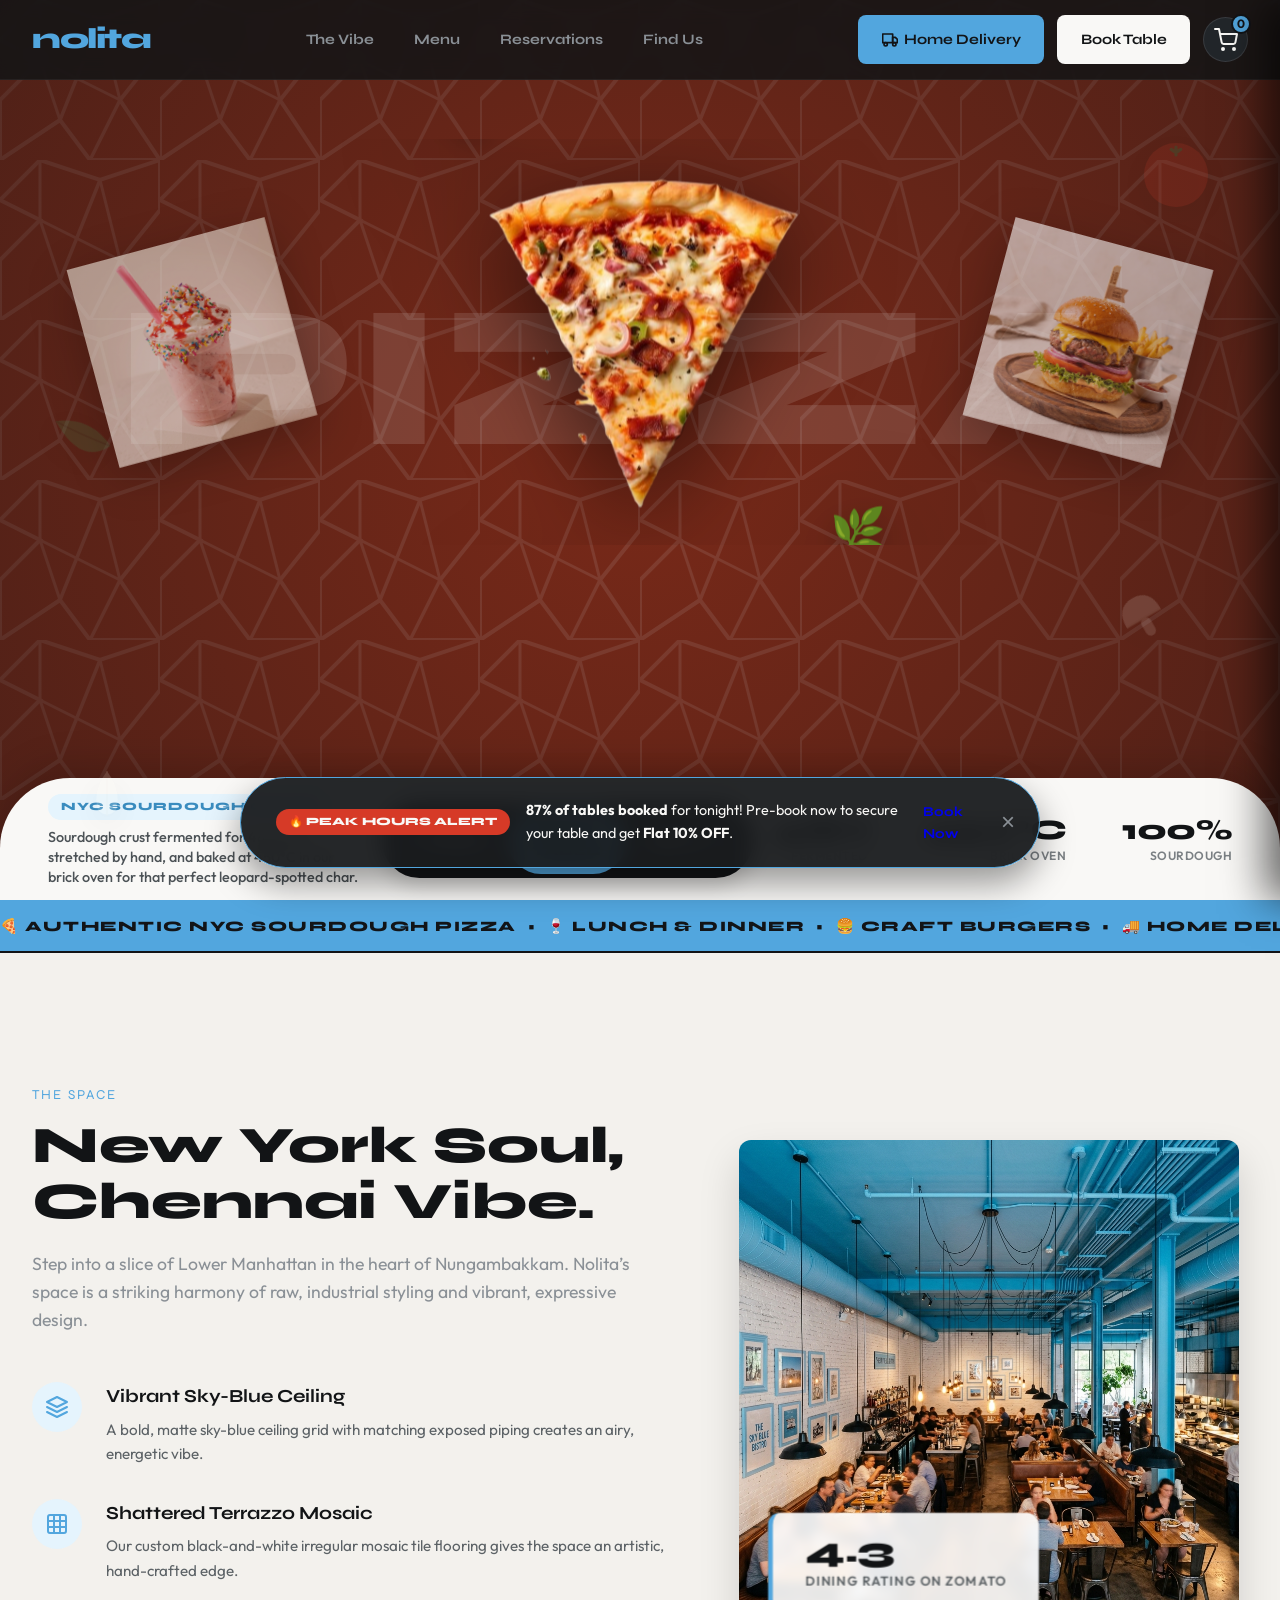
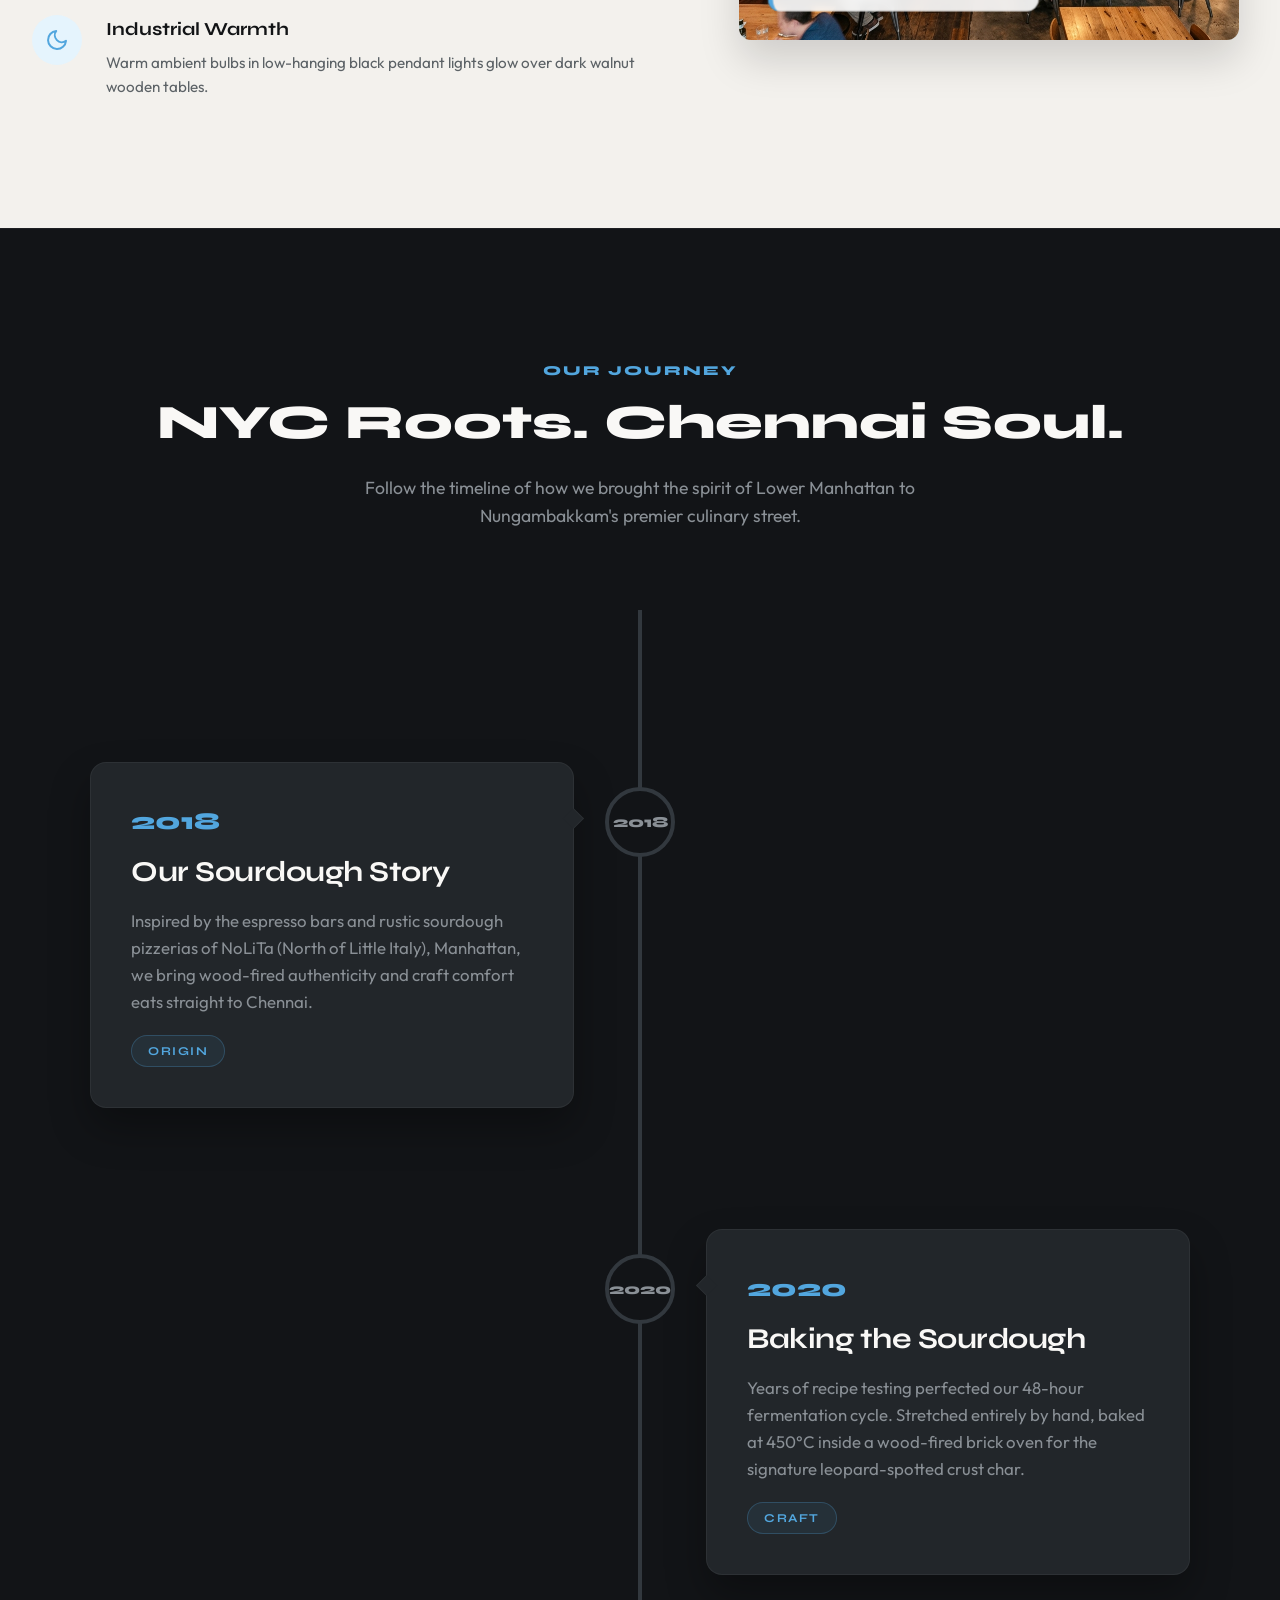
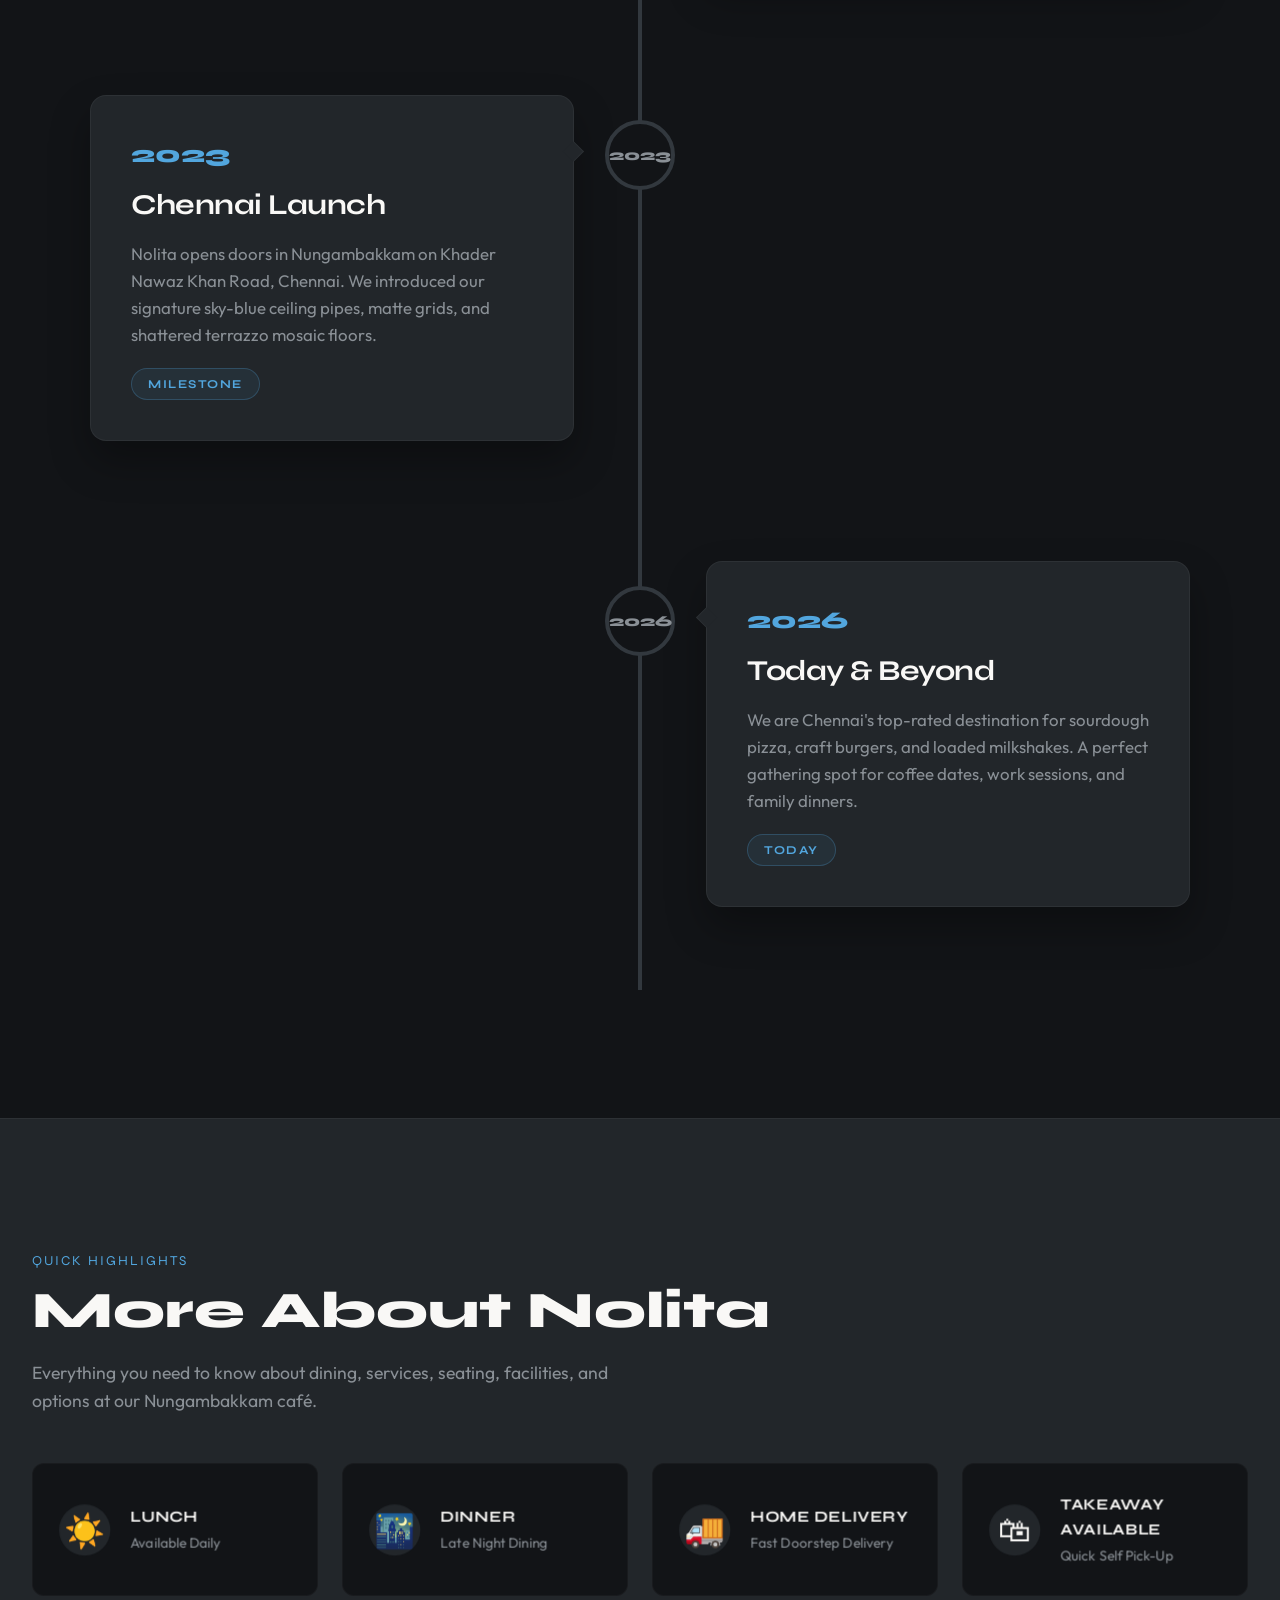
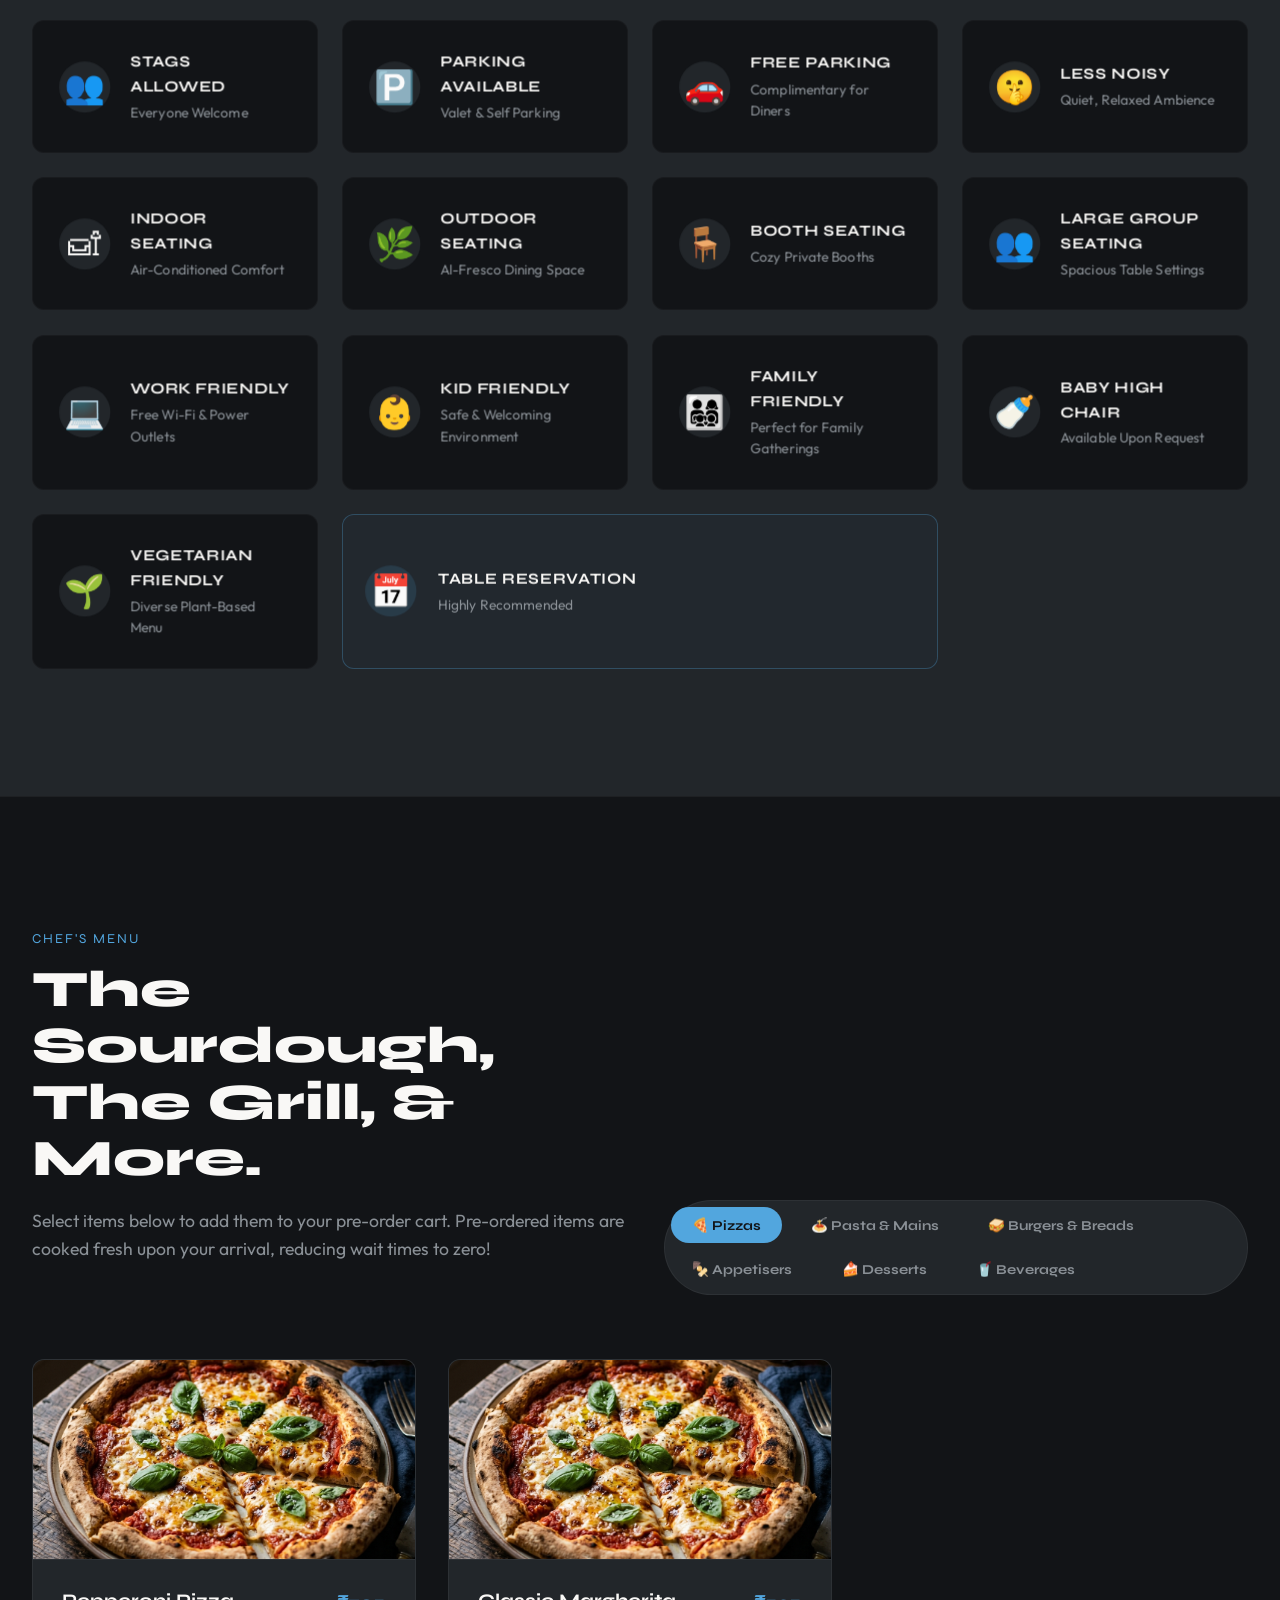
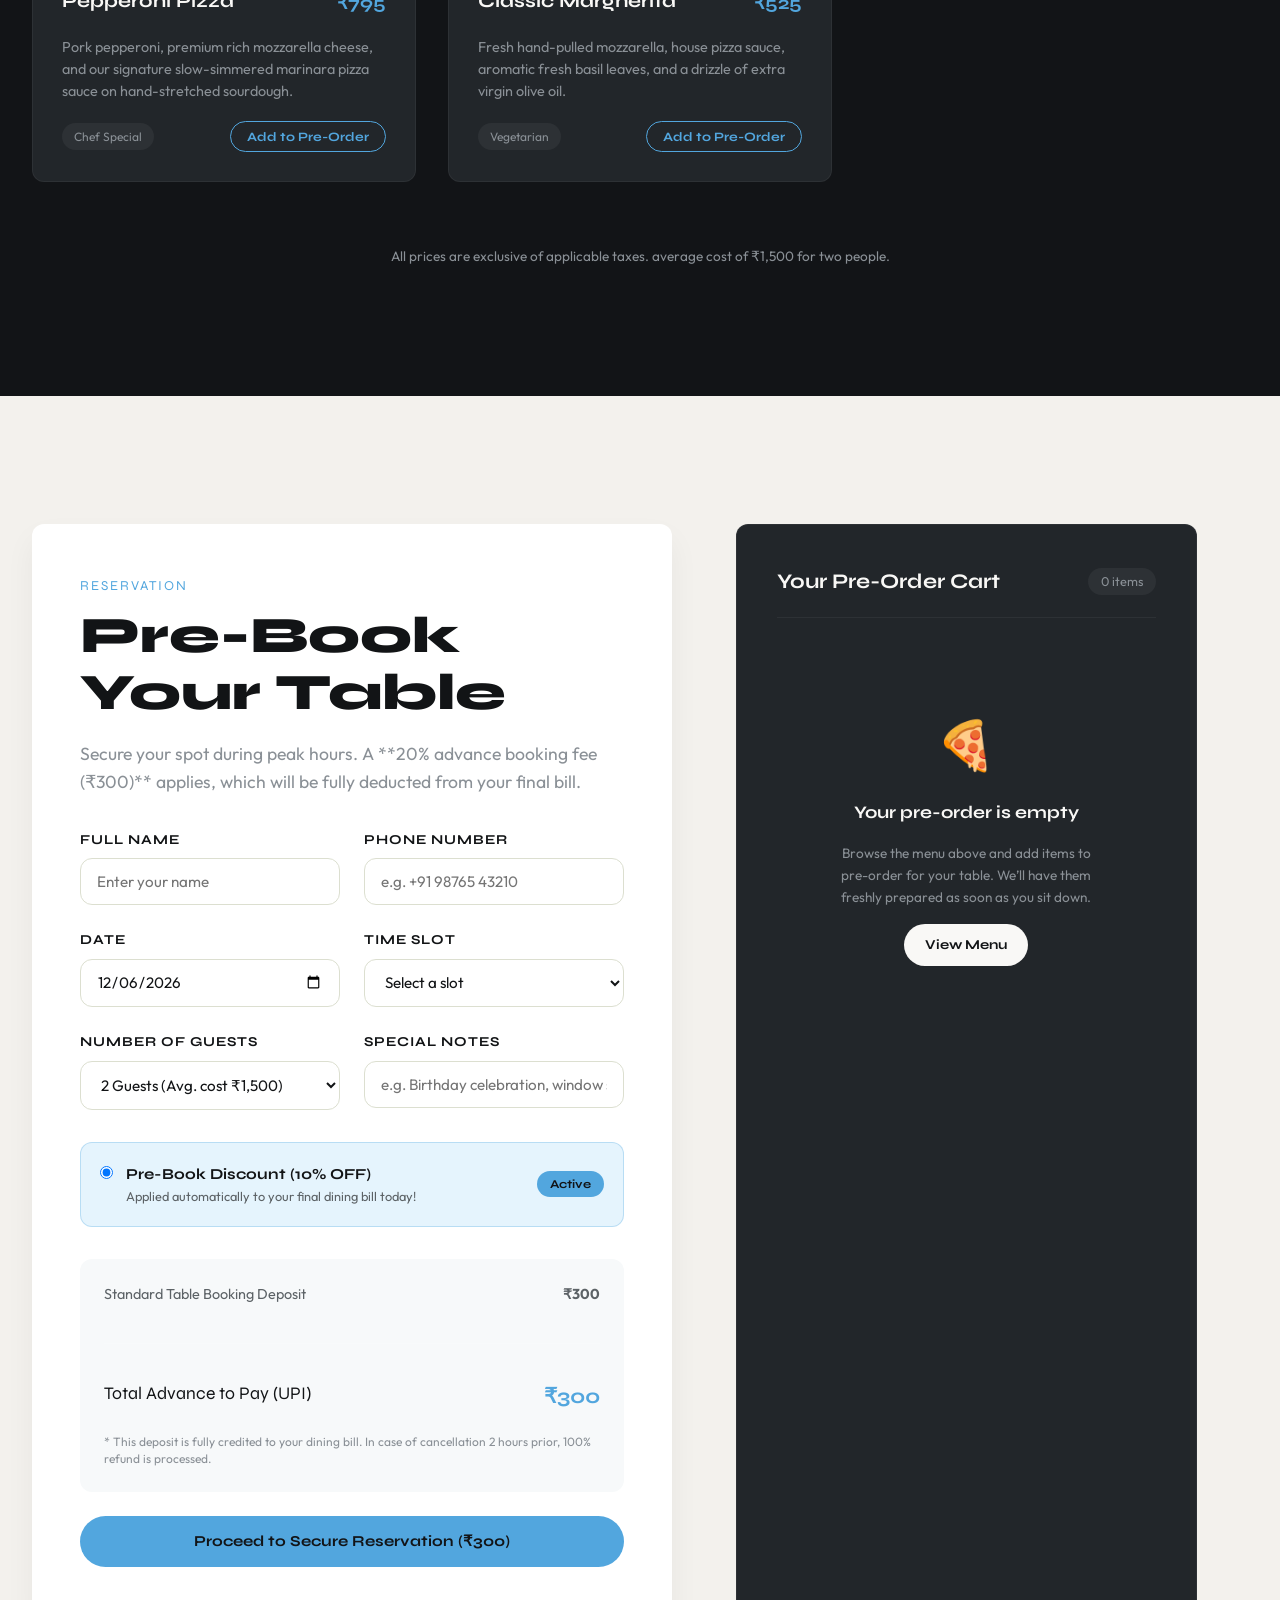
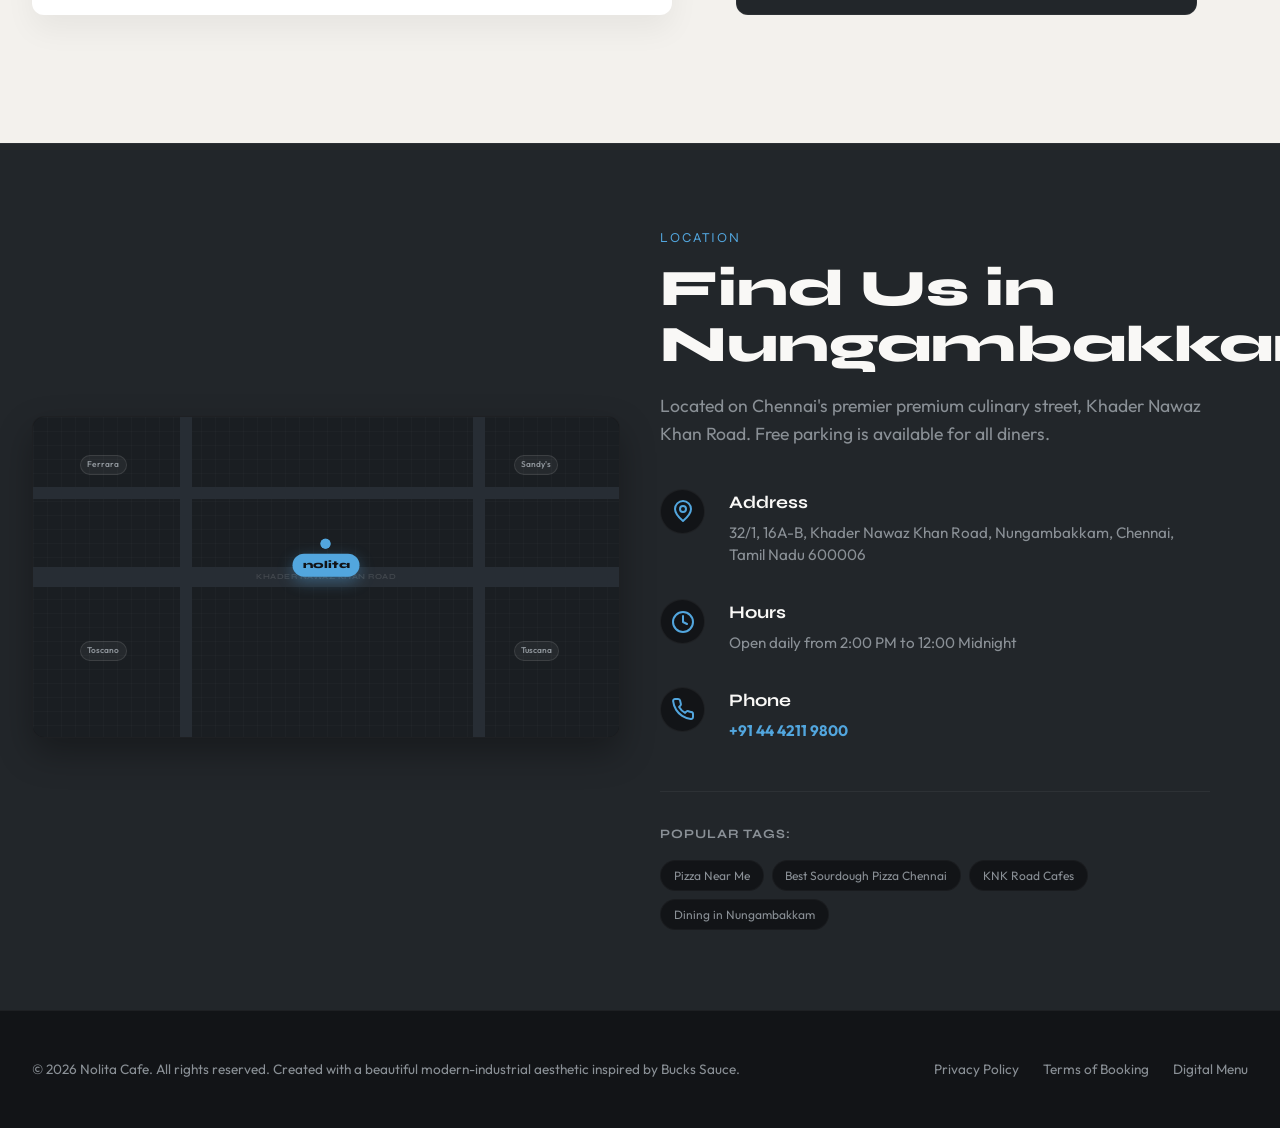
==== commit f879b342: "style: zoom out location section and map mockup for desktop and mobile viewports" ====
--- a/index.html
+++ b/index.html
@@ -20,7 +20,7 @@
   <link href="https://fonts.googleapis.com/css2?family=Outfit:wght@300;400;500;600;700&family=Syne:wght@700;800&display=swap" rel="stylesheet">
   
   <!-- CSS -->
-  <link rel="stylesheet" href="style.css?v=39">
+  <link rel="stylesheet" href="style.css?v=41">
   
   <!-- GSAP for Smooth Animations -->
   <script src="https://cdnjs.cloudflare.com/ajax/libs/gsap/3.12.2/gsap.min.js"></script>
@@ -1190,6 +1190,6 @@
   </div>
 
   <!-- Javascript -->
-  <script src="app.js?v=40"></script>
+  <script src="app.js?v=41"></script>
 </body>
 </html>
--- a/style.css
+++ b/style.css
@@ -1687,16 +1687,23 @@
 }
 
 /* Location & Maps UI */
+/* Location & Maps UI */
 .location-section {
-  padding: 8rem 2rem;
+  padding: 5rem 2rem;
   background-color: var(--clr-charcoal-medium);
   border-top: 1px solid rgba(255, 255, 255, 0.05);
+}
+
+@media (max-width: 768px) {
+  .location-section {
+    padding: 3.5rem 1.2rem;
+  }
 }
 
 .location-grid {
   display: grid;
   grid-template-columns: 1fr;
-  gap: 4rem;
+  gap: 2.5rem;
   align-items: center;
 }
 
@@ -1717,8 +1724,14 @@
 
 .map-container {
   width: 100%;
-  height: 400px;
+  height: 320px;
   position: relative;
+}
+
+@media (max-width: 768px) {
+  .map-container {
+    height: 240px;
+  }
 }
 
 .map-mockup {
@@ -1739,7 +1752,7 @@
   background-image: 
     linear-gradient(rgba(255, 255, 255, 0.02) 1px, transparent 1px),
     linear-gradient(90deg, rgba(255, 255, 255, 0.02) 1px, transparent 1px);
-  background-size: 22px 22px; /* Zoomed out from 40px */
+  background-size: 14px 14px; /* Zoomed out grid size */
 }
 
 .map-road {
@@ -1750,7 +1763,7 @@
   justify-content: center;
   color: rgba(255, 255, 255, 0.12);
   font-family: var(--font-headings);
-  font-size: 0.58rem; /* Zoomed out from 0.7rem */
+  font-size: 0.48rem; /* Zoomed out from 0.58rem */
   font-weight: 700;
   text-transform: uppercase;
   letter-spacing: 0.5px;
@@ -1758,7 +1771,7 @@
 
 .road-knk {
   width: 100%;
-  height: 32px; /* Zoomed out from 50px */
+  height: 20px; /* Zoomed out from 32px */
   top: 50%;
   transform: translateY(-50%);
 }
@@ -1766,7 +1779,7 @@
 .road-sub-1 {
   position: absolute;
   background-color: #272d34;
-  width: 20px; /* Zoomed out from 40px */
+  width: 12px; /* Zoomed out from 20px */
   height: 100%;
   left: 25%;
 }
@@ -1774,7 +1787,7 @@
 .road-sub-2 {
   position: absolute;
   background-color: #272d34;
-  width: 20px;
+  width: 12px;
   height: 100%;
   left: 75%;
 }
@@ -1783,16 +1796,16 @@
   position: absolute;
   background-color: #272d34;
   width: 100%;
-  height: 20px;
+  height: 12px;
   top: 22%;
 }
 
 .map-marker {
   position: absolute;
-  padding: 0.25rem 0.6rem; /* Zoomed out from 0.3rem 0.8rem */
+  padding: 0.15rem 0.4rem; /* Zoomed out padding */
   border-radius: 50px;
   font-family: var(--font-body);
-  font-size: 0.62rem; /* Zoomed out from 0.7rem */
+  font-size: 0.52rem; /* Zoomed out font size */
   font-weight: 600;
 }
 
@@ -1808,13 +1821,13 @@
 .tuscana { top: 70%; left: 82%; }
 
 .nolita-star {
-  top: 38%; /* Adjusted for the narrower road */
+  top: 44%; /* Realigned to sit perfectly on KNK road center */
   left: 50%;
   transform: translate(-50%, -50%);
   display: flex;
   flex-direction: column;
   align-items: center;
-  gap: 0.4rem;
+  gap: 0.3rem;
   z-index: 10;
 }
 
@@ -1822,17 +1835,17 @@
   font-family: var(--font-headings);
   background-color: var(--clr-blue);
   color: var(--clr-charcoal);
-  font-size: 0.8rem; /* Zoomed out from 0.95rem */
+  font-size: 0.65rem; /* Zoomed out bubble text */
   font-weight: 800;
   text-transform: lowercase;
-  padding: 0.3rem 0.9rem; /* Zoomed out from 0.4rem 1.2rem */
+  padding: 0.2rem 0.6rem; /* Zoomed out bubble padding */
   border-radius: 50px;
   box-shadow: 0 5px 15px rgba(82, 166, 222, 0.4);
 }
 
 .star-pulse {
-  width: 15px;
-  height: 15px;
+  width: 10px; /* Zoomed out from 15px */
+  height: 10px;
   border-radius: 50%;
   background-color: var(--clr-blue);
   position: relative;
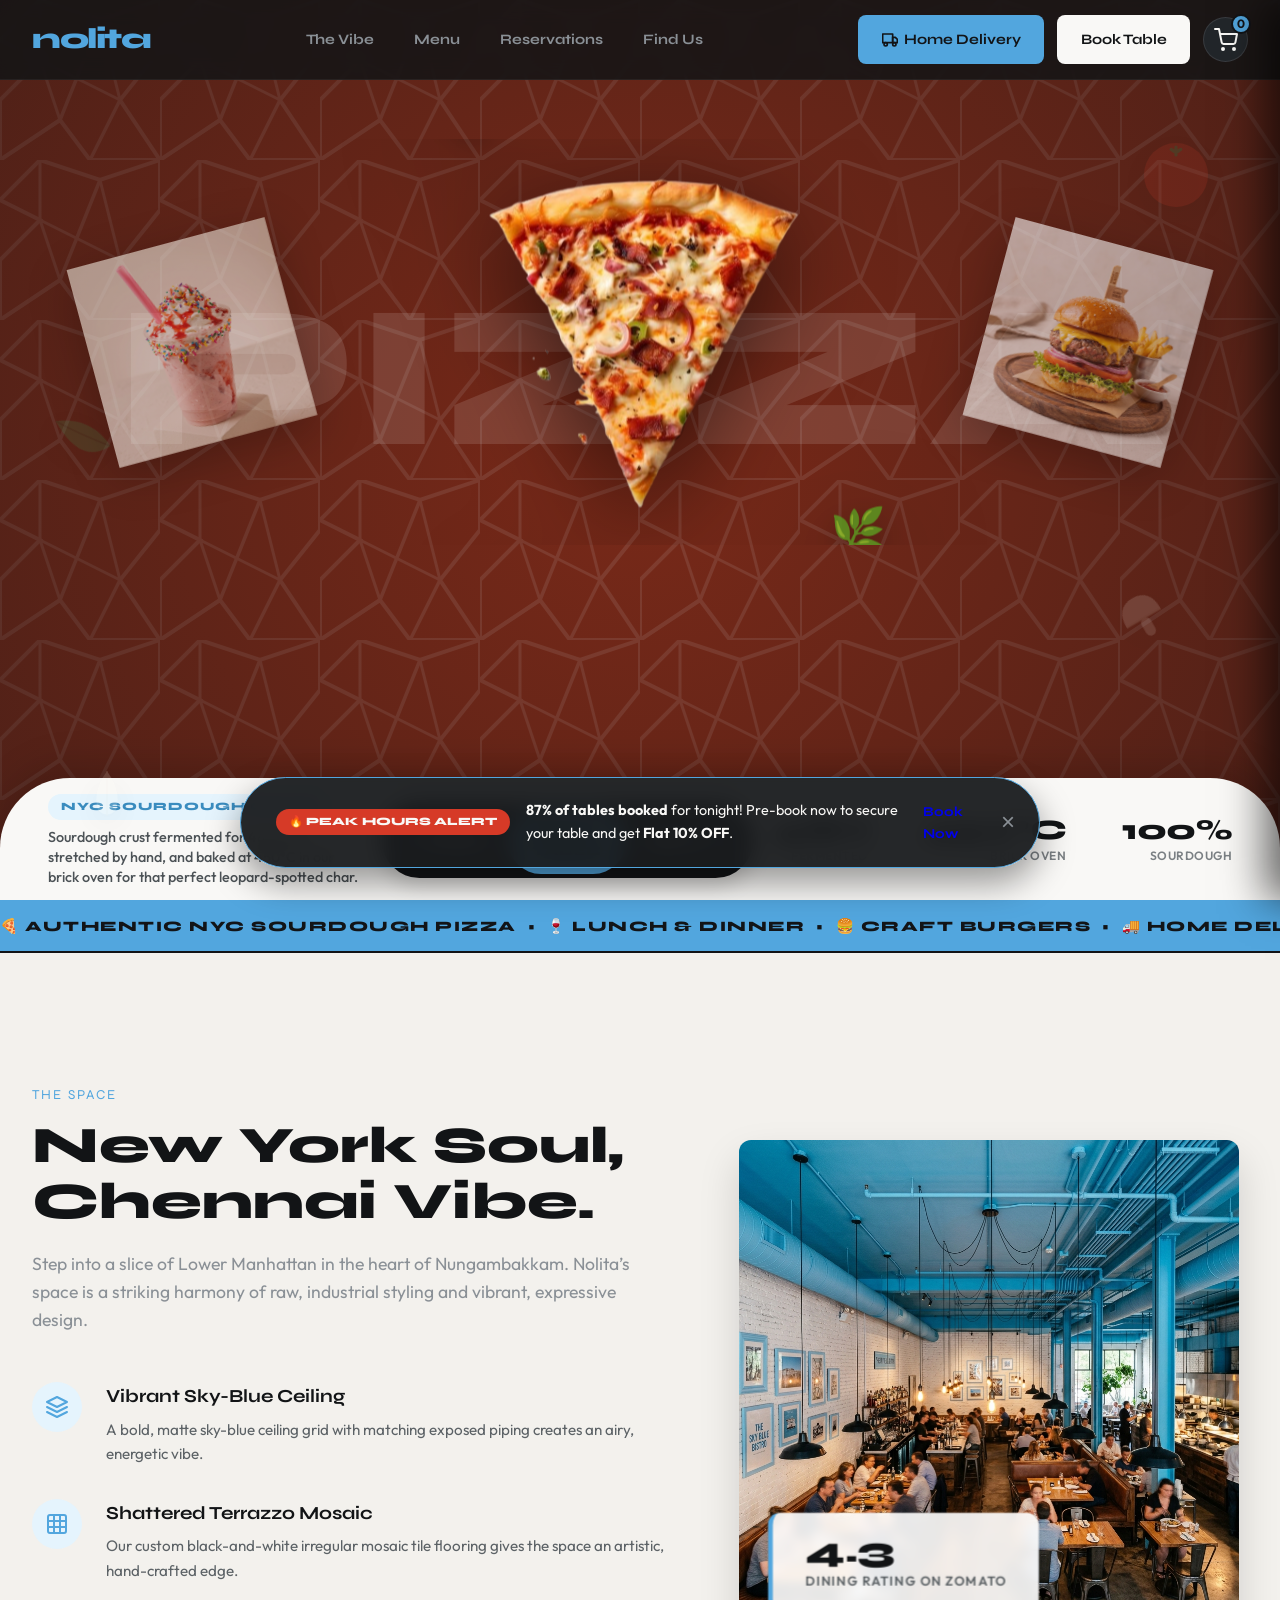
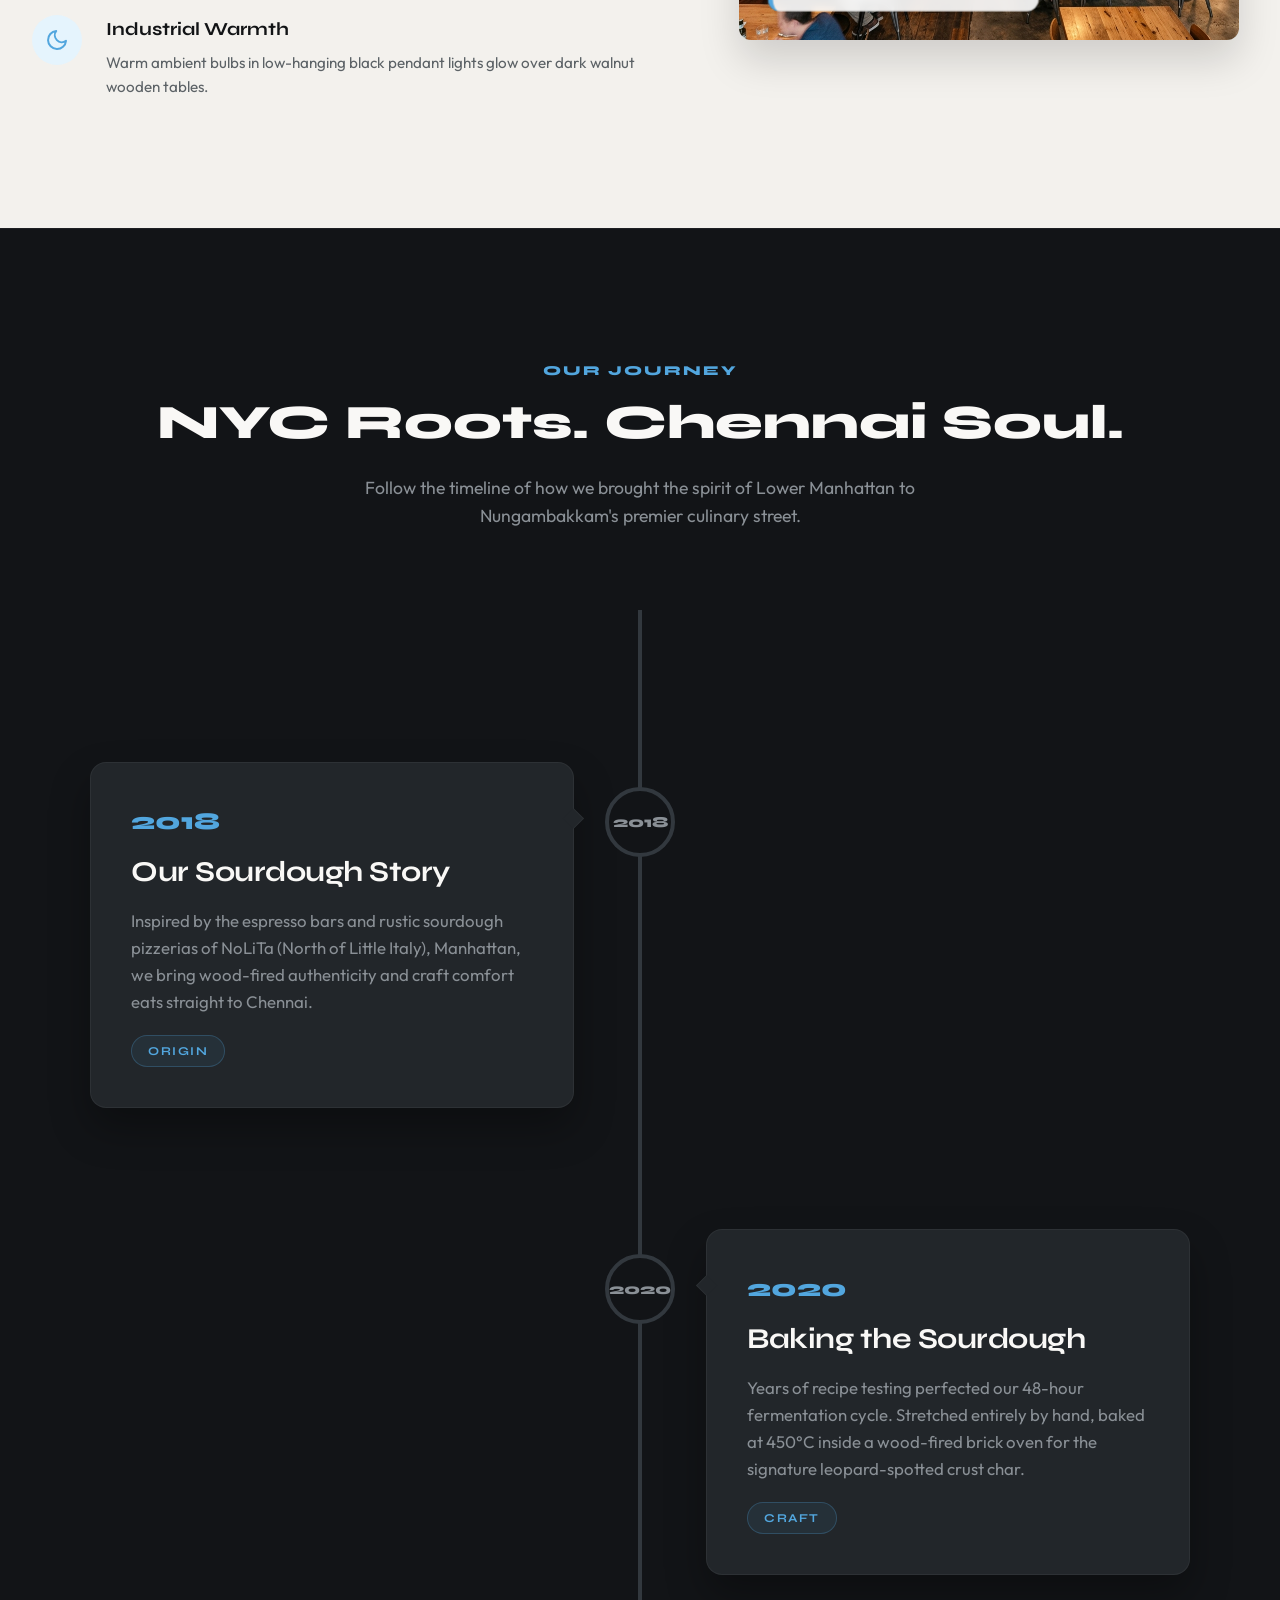
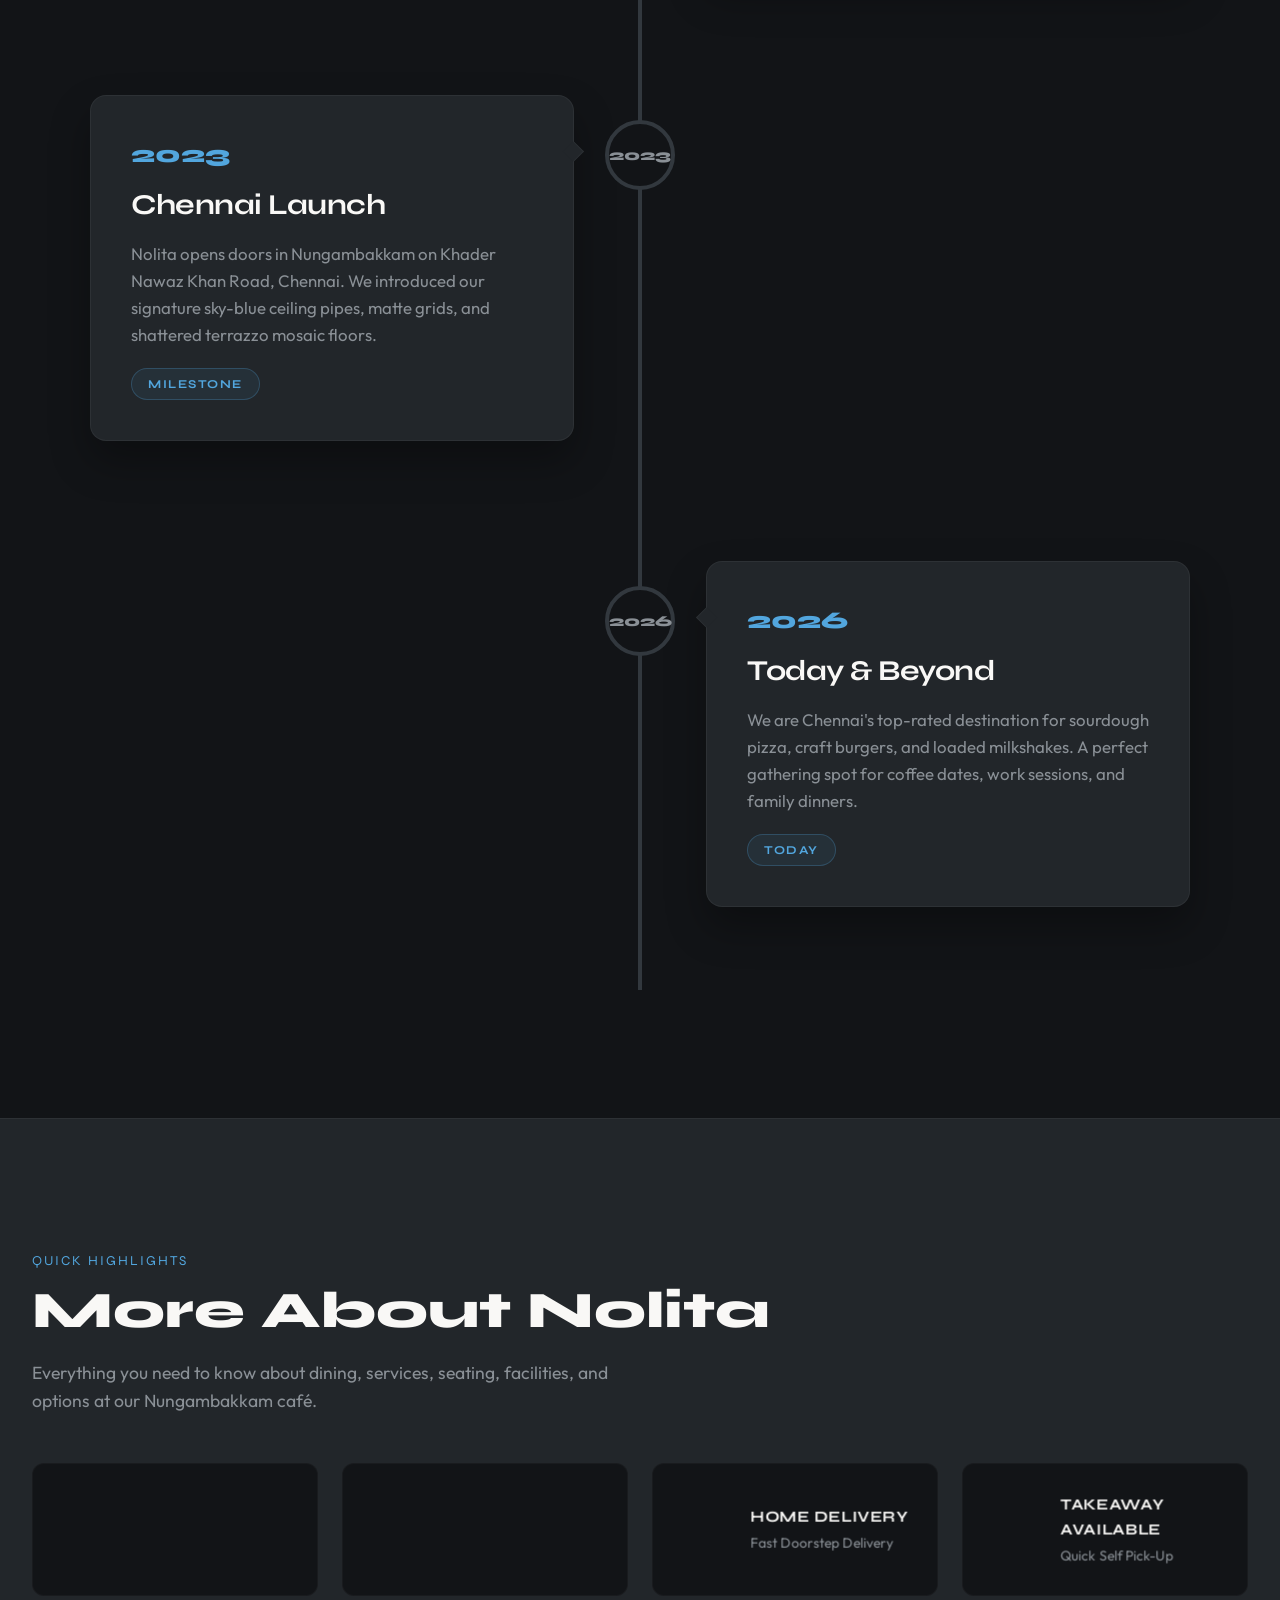
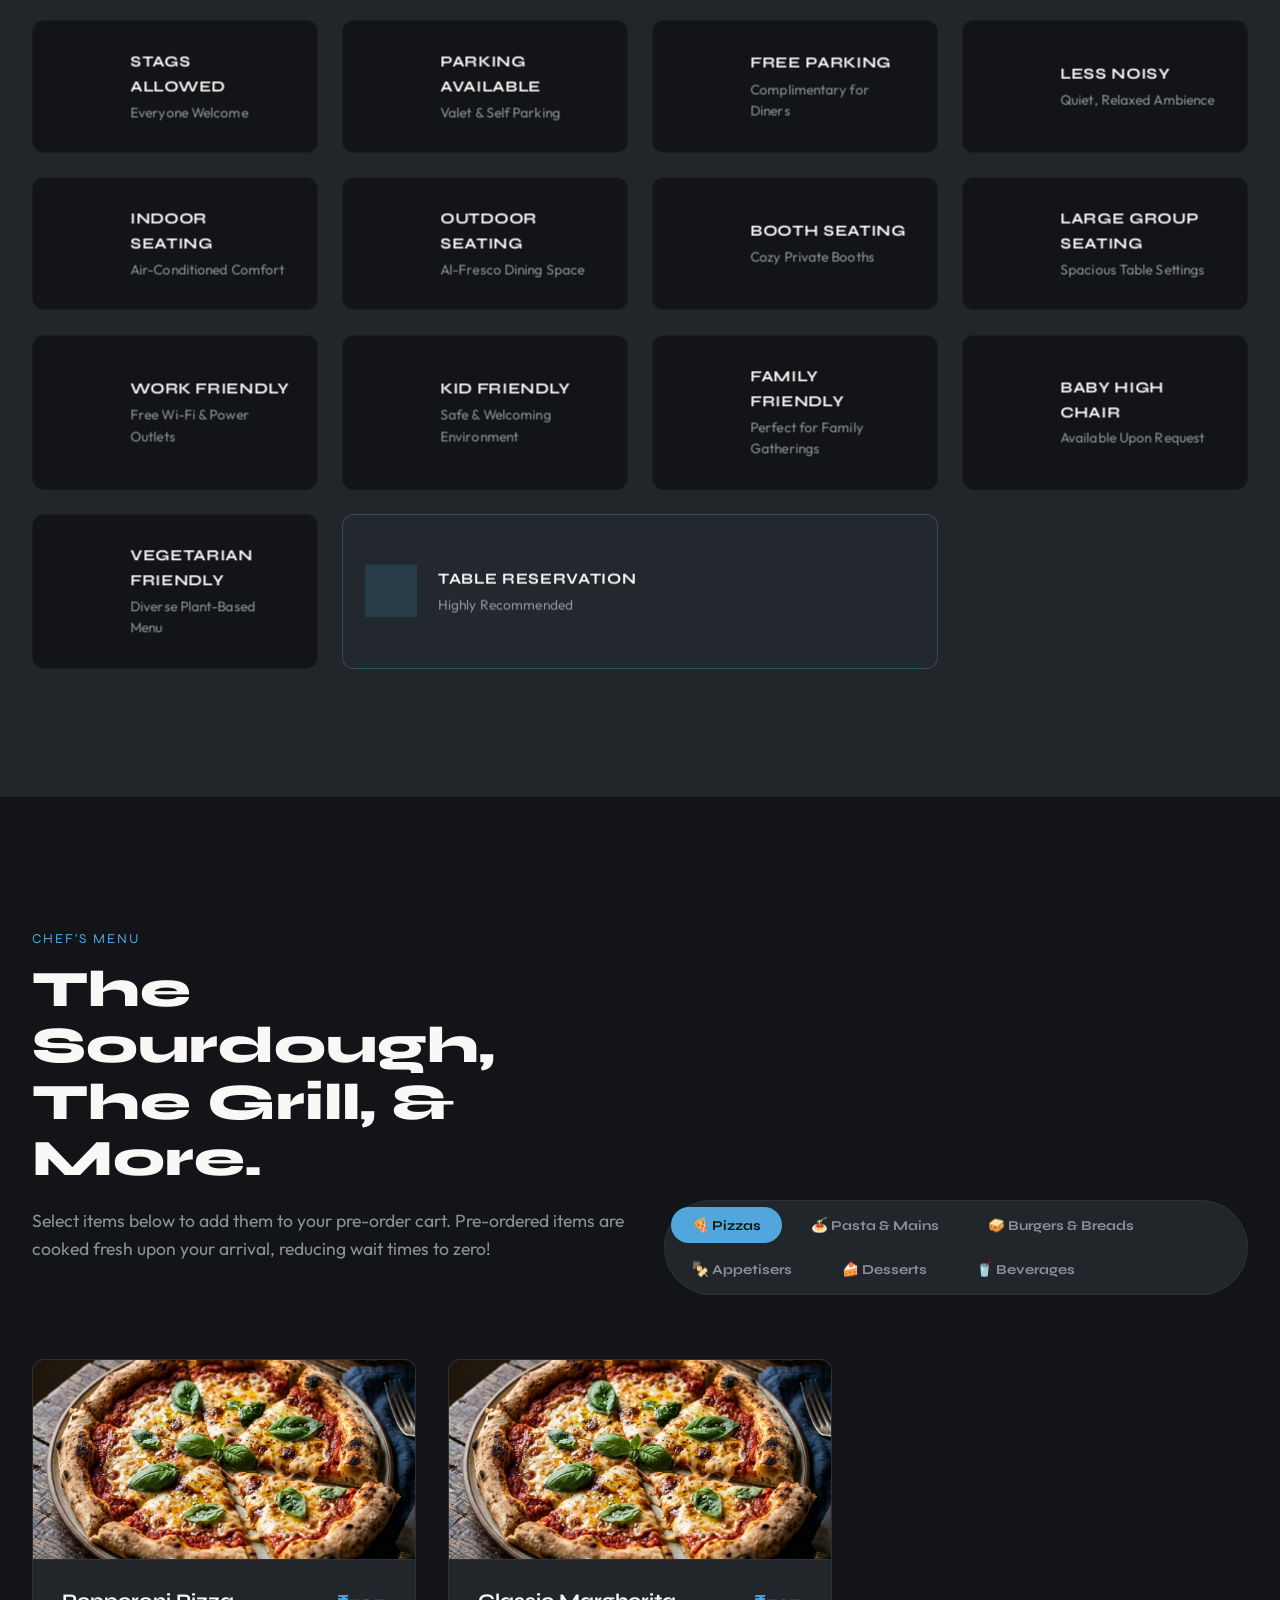
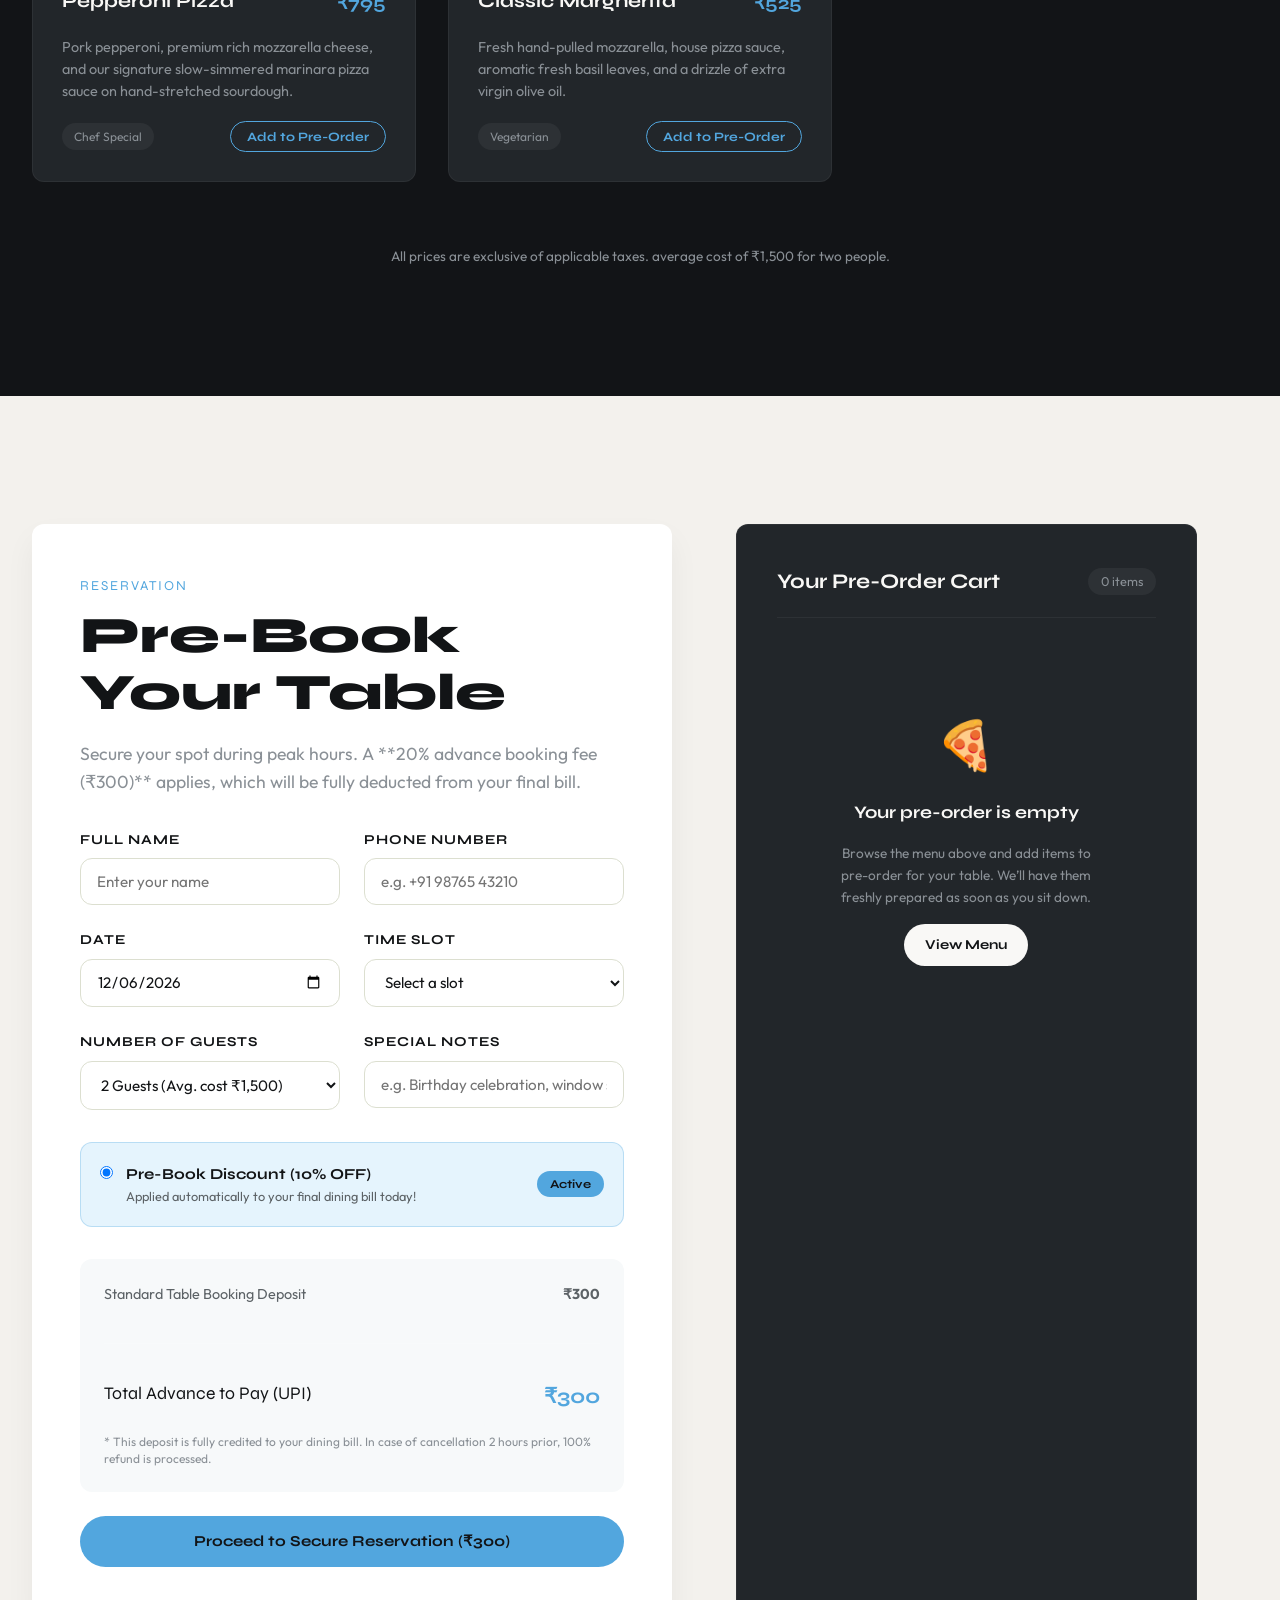
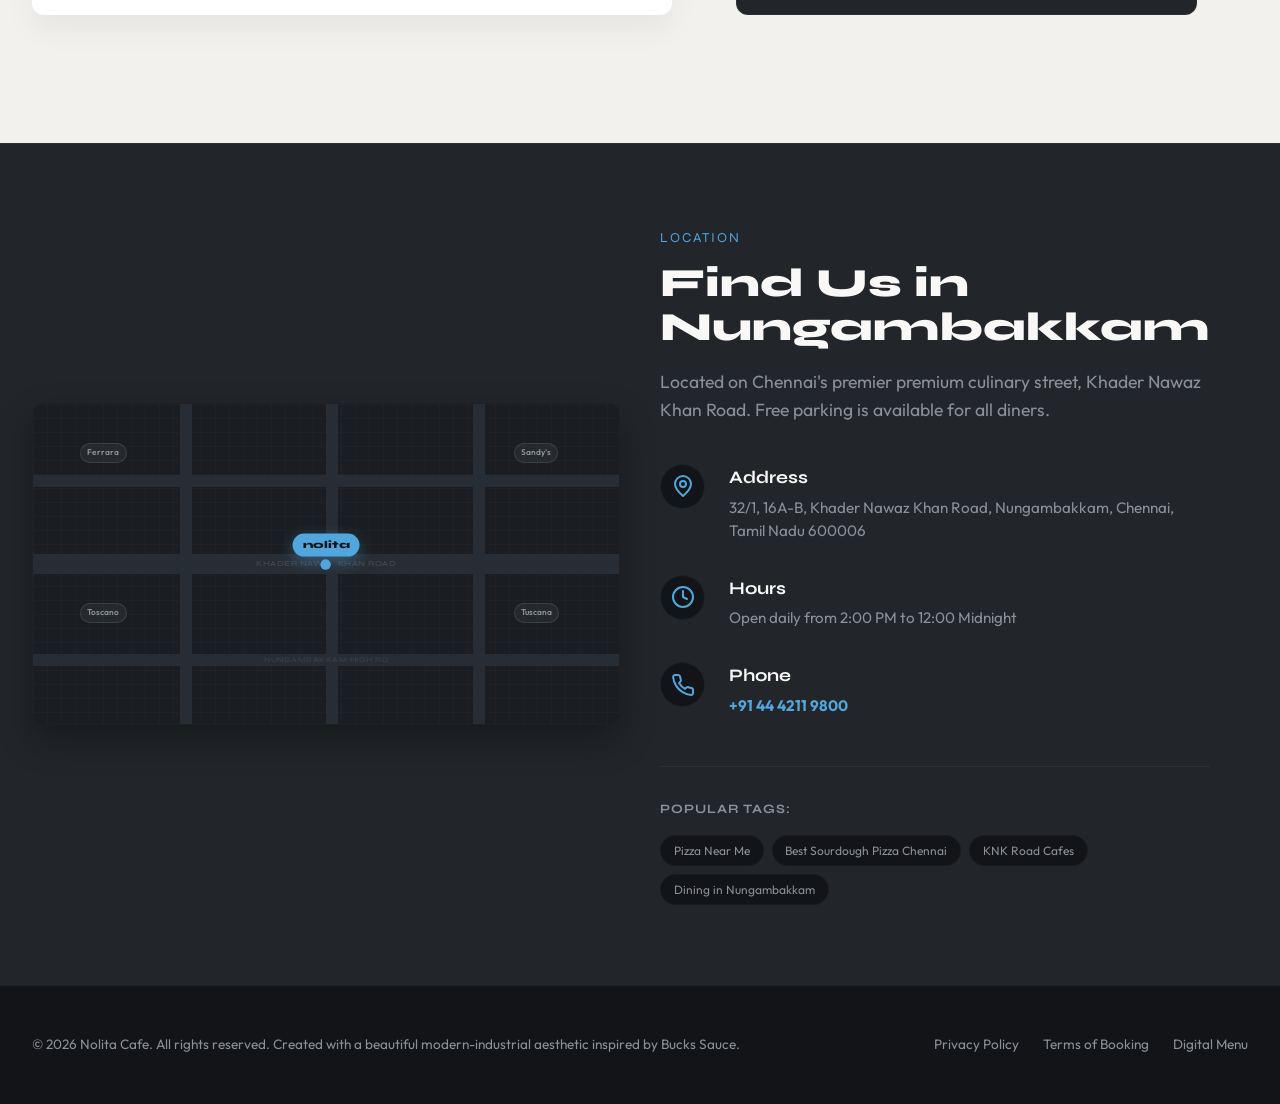
==== commit 2af5b1d9: "style: add sub-roads to map mockup, realign marker bubble float, and fix title text truncation overf" ====
--- a/index.html
+++ b/index.html
@@ -20,7 +20,7 @@
   <link href="https://fonts.googleapis.com/css2?family=Outfit:wght@300;400;500;600;700&family=Syne:wght@700;800&display=swap" rel="stylesheet">
   
   <!-- CSS -->
-  <link rel="stylesheet" href="style.css?v=41">
+  <link rel="stylesheet" href="style.css?v=42">
   
   <!-- GSAP for Smooth Animations -->
   <script src="https://cdnjs.cloudflare.com/ajax/libs/gsap/3.12.2/gsap.min.js"></script>
@@ -938,8 +938,12 @@
                 <span>Khader Nawaz Khan Road</span>
               </div>
               <div class="map-road road-sub-1"></div>
+              <div class="map-road road-sub-middle"></div>
               <div class="map-road road-sub-2"></div>
               <div class="map-road road-parallel"></div>
+              <div class="map-road road-bottom">
+                <span>Nungambakkam High Rd</span>
+              </div>
               <!-- Landmark markers -->
               <div class="map-marker landmark ferrara">Ferrara</div>
               <div class="map-marker landmark toscano">Toscano</div>
@@ -1190,6 +1194,6 @@
   </div>
 
   <!-- Javascript -->
-  <script src="app.js?v=41"></script>
+  <script src="app.js?v=42"></script>
 </body>
 </html>
--- a/style.css
+++ b/style.css
@@ -1694,6 +1694,12 @@
   border-top: 1px solid rgba(255, 255, 255, 0.05);
 }
 
+.location-section .section-title {
+  font-size: clamp(1.8rem, 3.2vw, 2.5rem);
+  word-wrap: break-word;
+  overflow-wrap: break-word;
+}
+
 @media (max-width: 768px) {
   .location-section {
     padding: 3.5rem 1.2rem;
@@ -1784,6 +1790,14 @@
   left: 25%;
 }
 
+.road-sub-middle {
+  position: absolute;
+  background-color: #272d34;
+  width: 12px;
+  height: 100%;
+  left: 50%;
+}
+
 .road-sub-2 {
   position: absolute;
   background-color: #272d34;
@@ -1798,6 +1812,26 @@
   width: 100%;
   height: 12px;
   top: 22%;
+}
+
+.road-bottom {
+  position: absolute;
+  background-color: #272d34;
+  width: 100%;
+  height: 12px;
+  top: 78%;
+  display: flex;
+  align-items: center;
+  justify-content: center;
+}
+
+.road-bottom span {
+  font-family: var(--font-headings);
+  font-size: 0.45rem;
+  color: rgba(255, 255, 255, 0.08);
+  font-weight: 700;
+  text-transform: uppercase;
+  letter-spacing: 0.5px;
 }
 
 .map-marker {
@@ -1816,22 +1850,43 @@
 }
 
 .ferrara { top: 12%; left: 8%; }
-.toscano { top: 70%; left: 8%; }
+.toscano { top: 62%; left: 8%; }
 .sandys { top: 12%; left: 82%; }
-.tuscana { top: 70%; left: 82%; }
+.tuscana { top: 62%; left: 82%; }
 
 .nolita-star {
-  top: 44%; /* Realigned to sit perfectly on KNK road center */
+  position: absolute;
+  top: 50%; /* Center dot exactly on the intersection of KNK road (50%) and middle vertical road (50%) */
   left: 50%;
   transform: translate(-50%, -50%);
-  display: flex;
-  flex-direction: column;
-  align-items: center;
-  gap: 0.3rem;
   z-index: 10;
 }
 
+.star-pulse {
+  width: 10px; /* Zoomed out from 15px */
+  height: 10px;
+  border-radius: 50%;
+  background-color: var(--clr-blue);
+  position: relative;
+}
+
+.star-pulse::after {
+  content: '';
+  position: absolute;
+  width: 100%;
+  height: 100%;
+  border-radius: 50%;
+  background-color: var(--clr-blue);
+  top: 0;
+  left: 0;
+  animation: markerPulse 1.5s infinite;
+}
+
 .marker-bubble {
+  position: absolute;
+  bottom: 15px; /* Float bubble absolutely above the dot */
+  left: 50%;
+  transform: translateX(-50%);
   font-family: var(--font-headings);
   background-color: var(--clr-blue);
   color: var(--clr-charcoal);
@@ -1841,26 +1896,7 @@
   padding: 0.2rem 0.6rem; /* Zoomed out bubble padding */
   border-radius: 50px;
   box-shadow: 0 5px 15px rgba(82, 166, 222, 0.4);
-}
-
-.star-pulse {
-  width: 10px; /* Zoomed out from 15px */
-  height: 10px;
-  border-radius: 50%;
-  background-color: var(--clr-blue);
-  position: relative;
-}
-
-.star-pulse::after {
-  content: '';
-  position: absolute;
-  width: 100%;
-  height: 100%;
-  border-radius: 50%;
-  background-color: var(--clr-blue);
-  top: 0;
-  left: 0;
-  animation: markerPulse 1.5s infinite;
+  white-space: nowrap;
 }
 
 @keyframes markerPulse {
